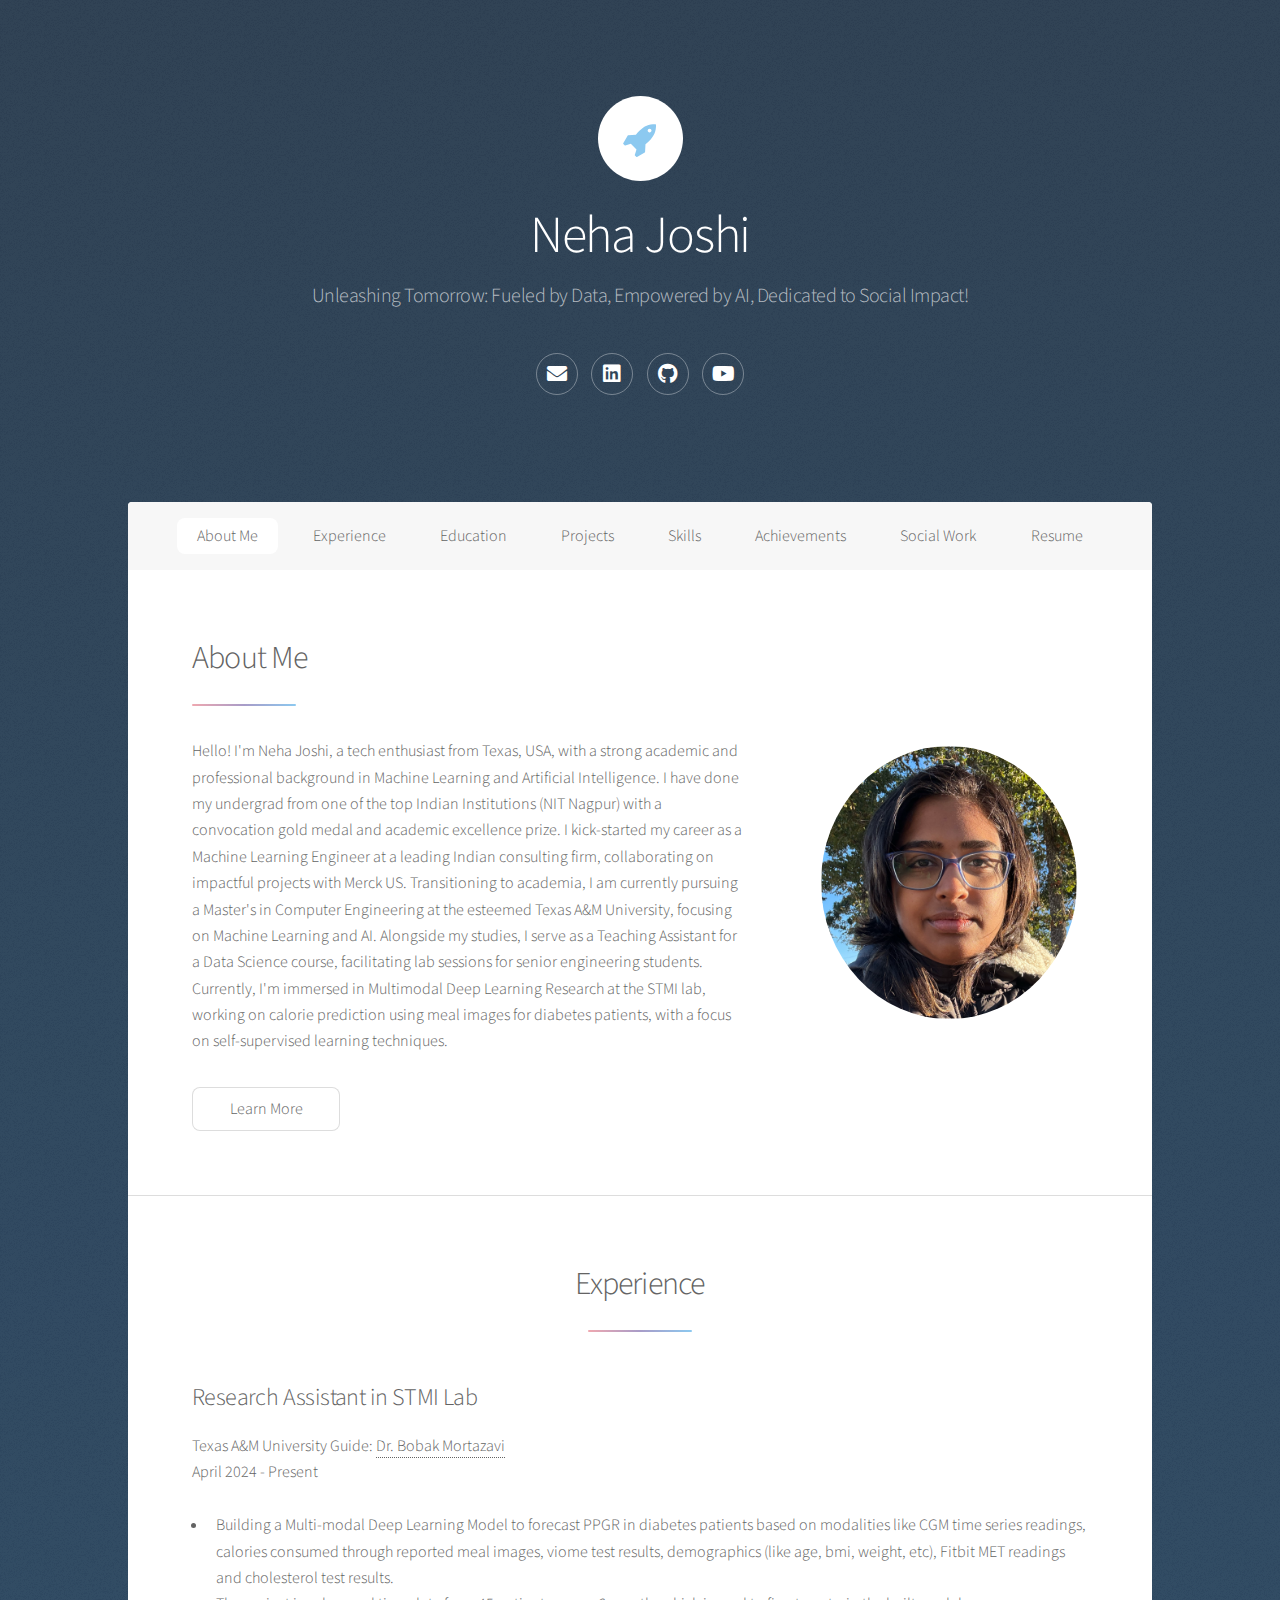
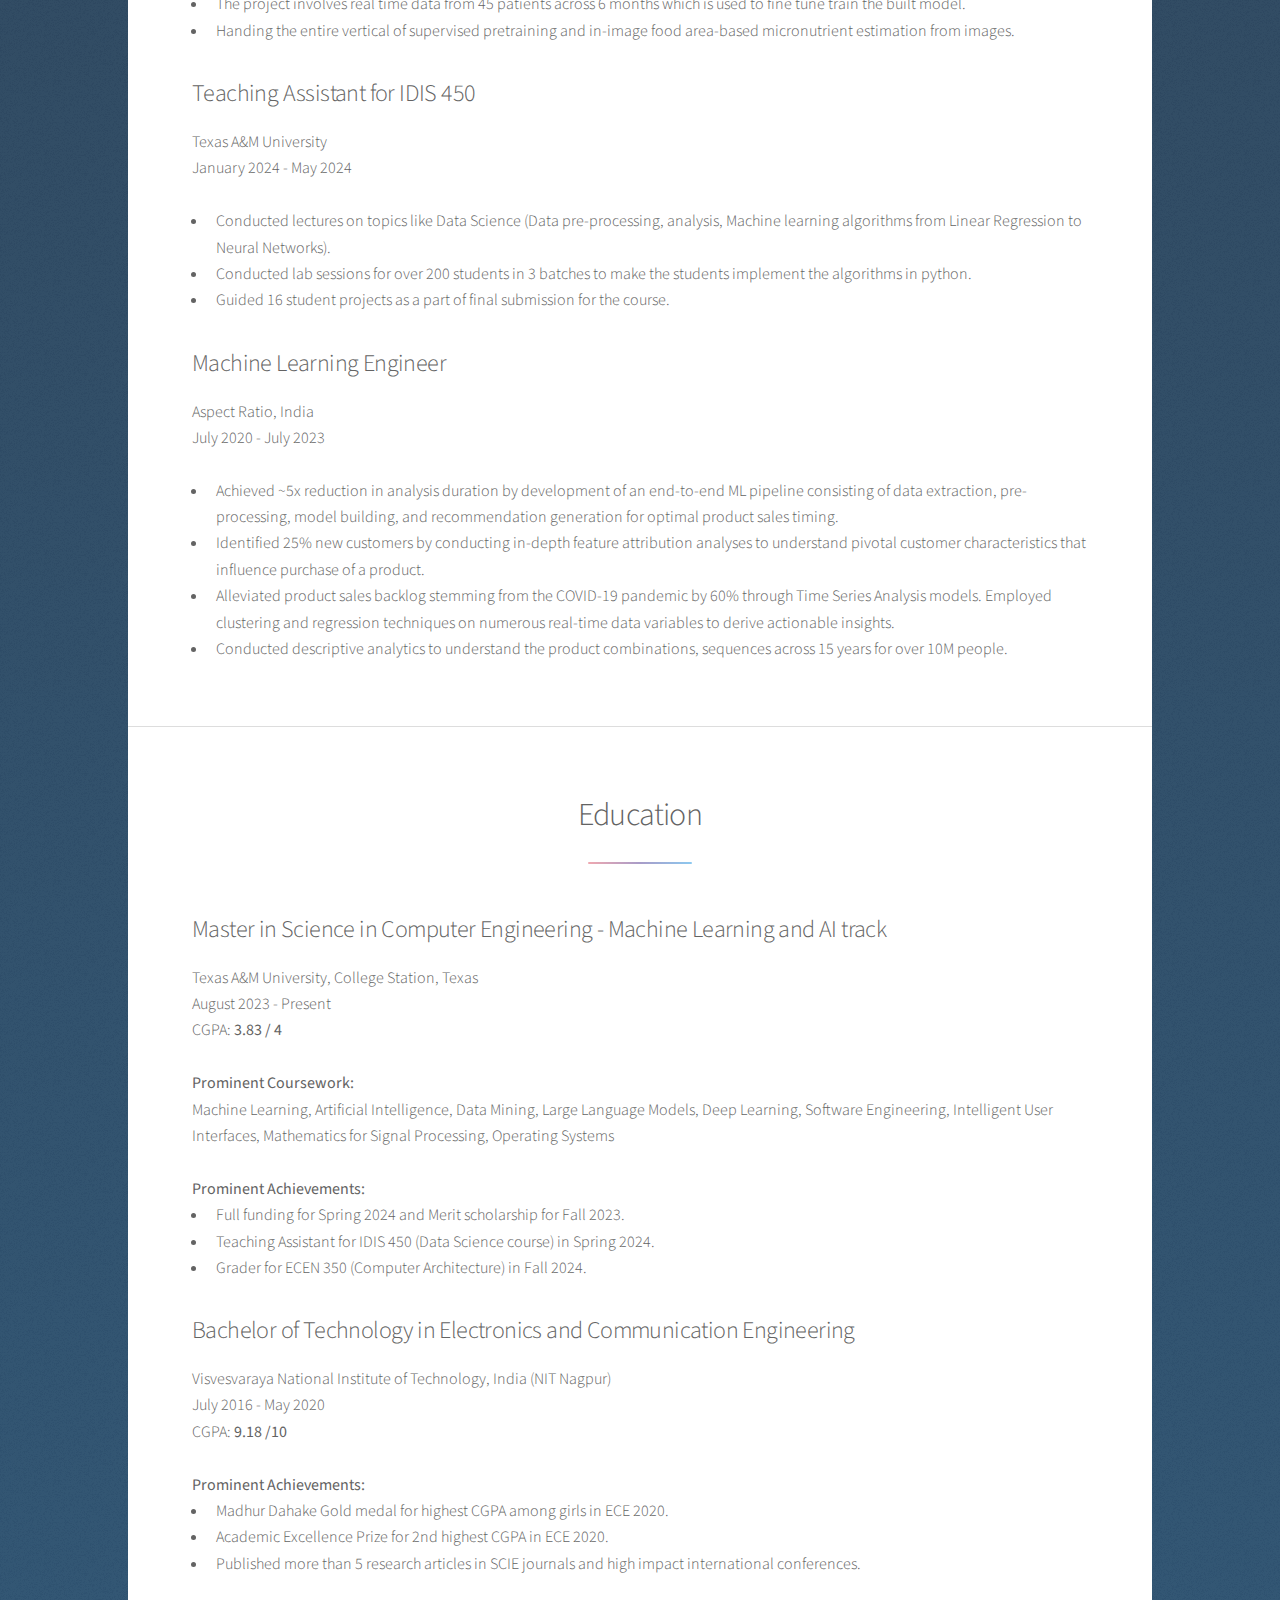
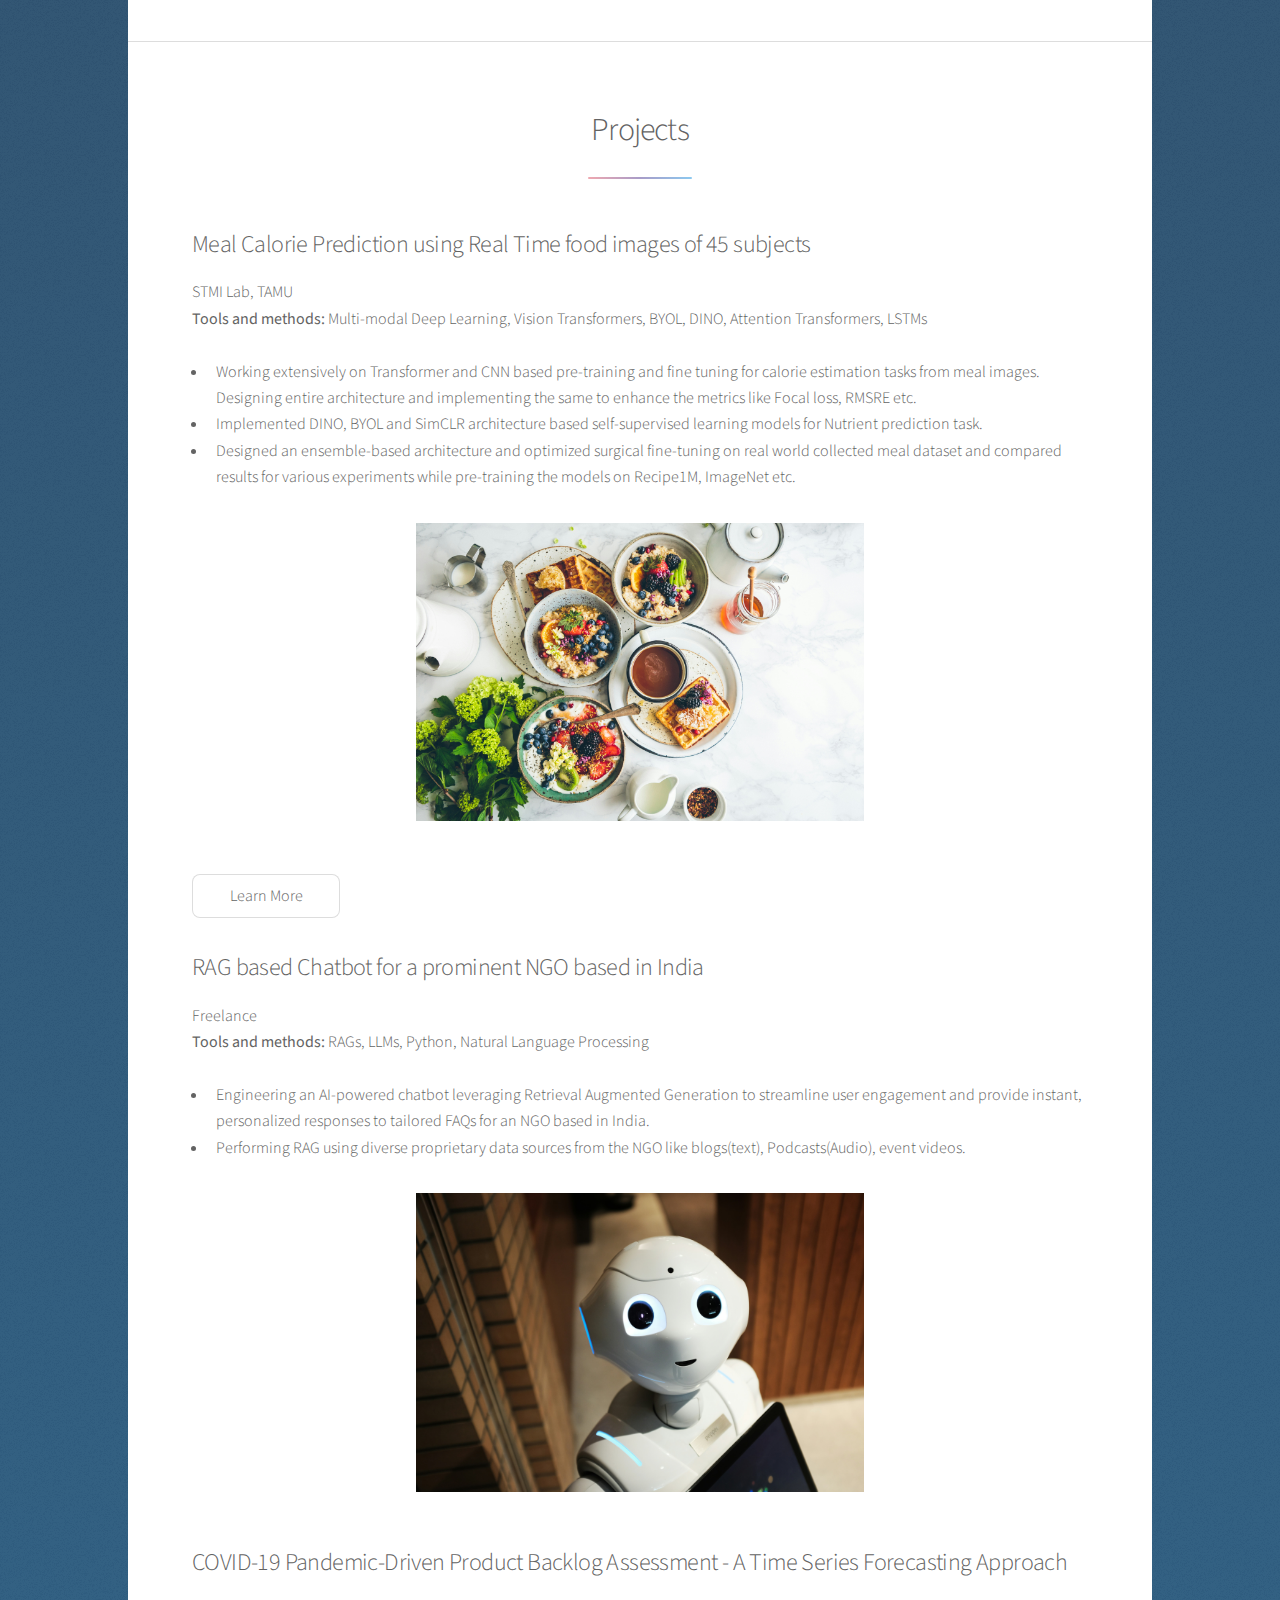
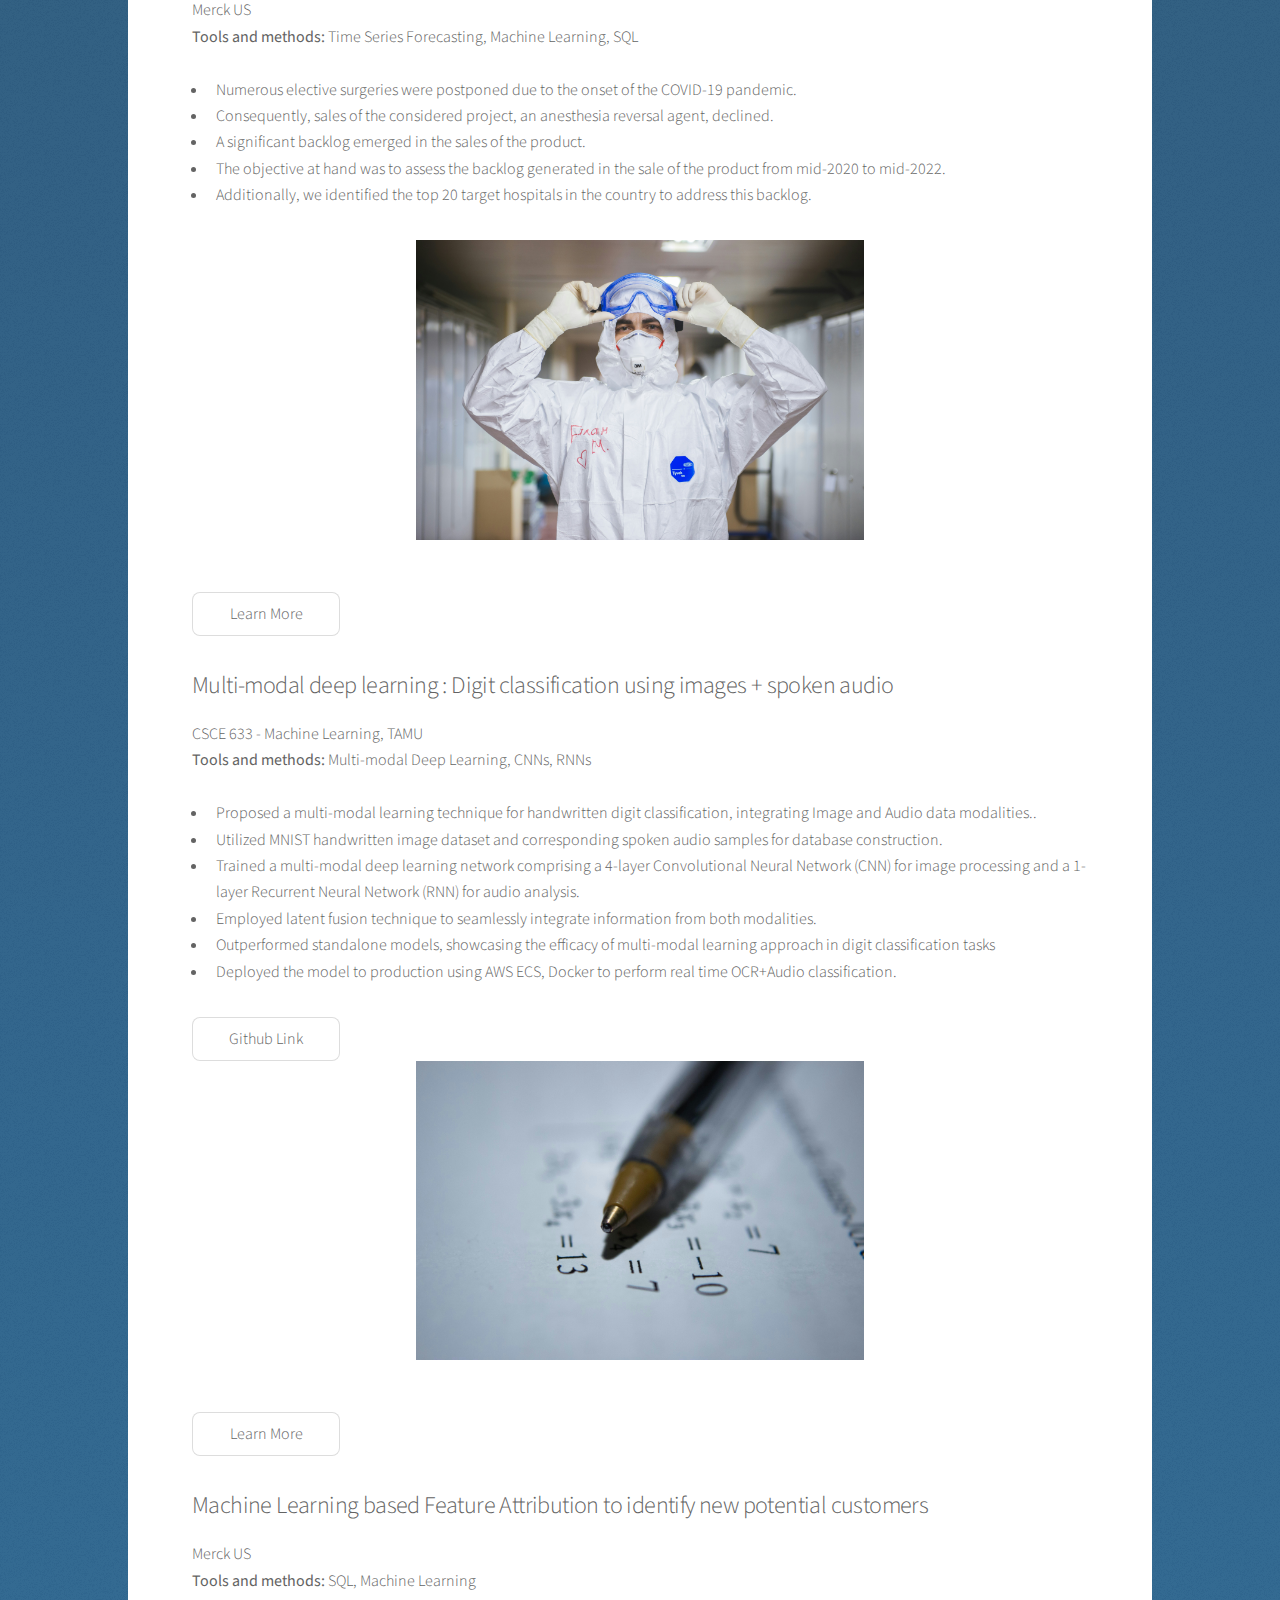
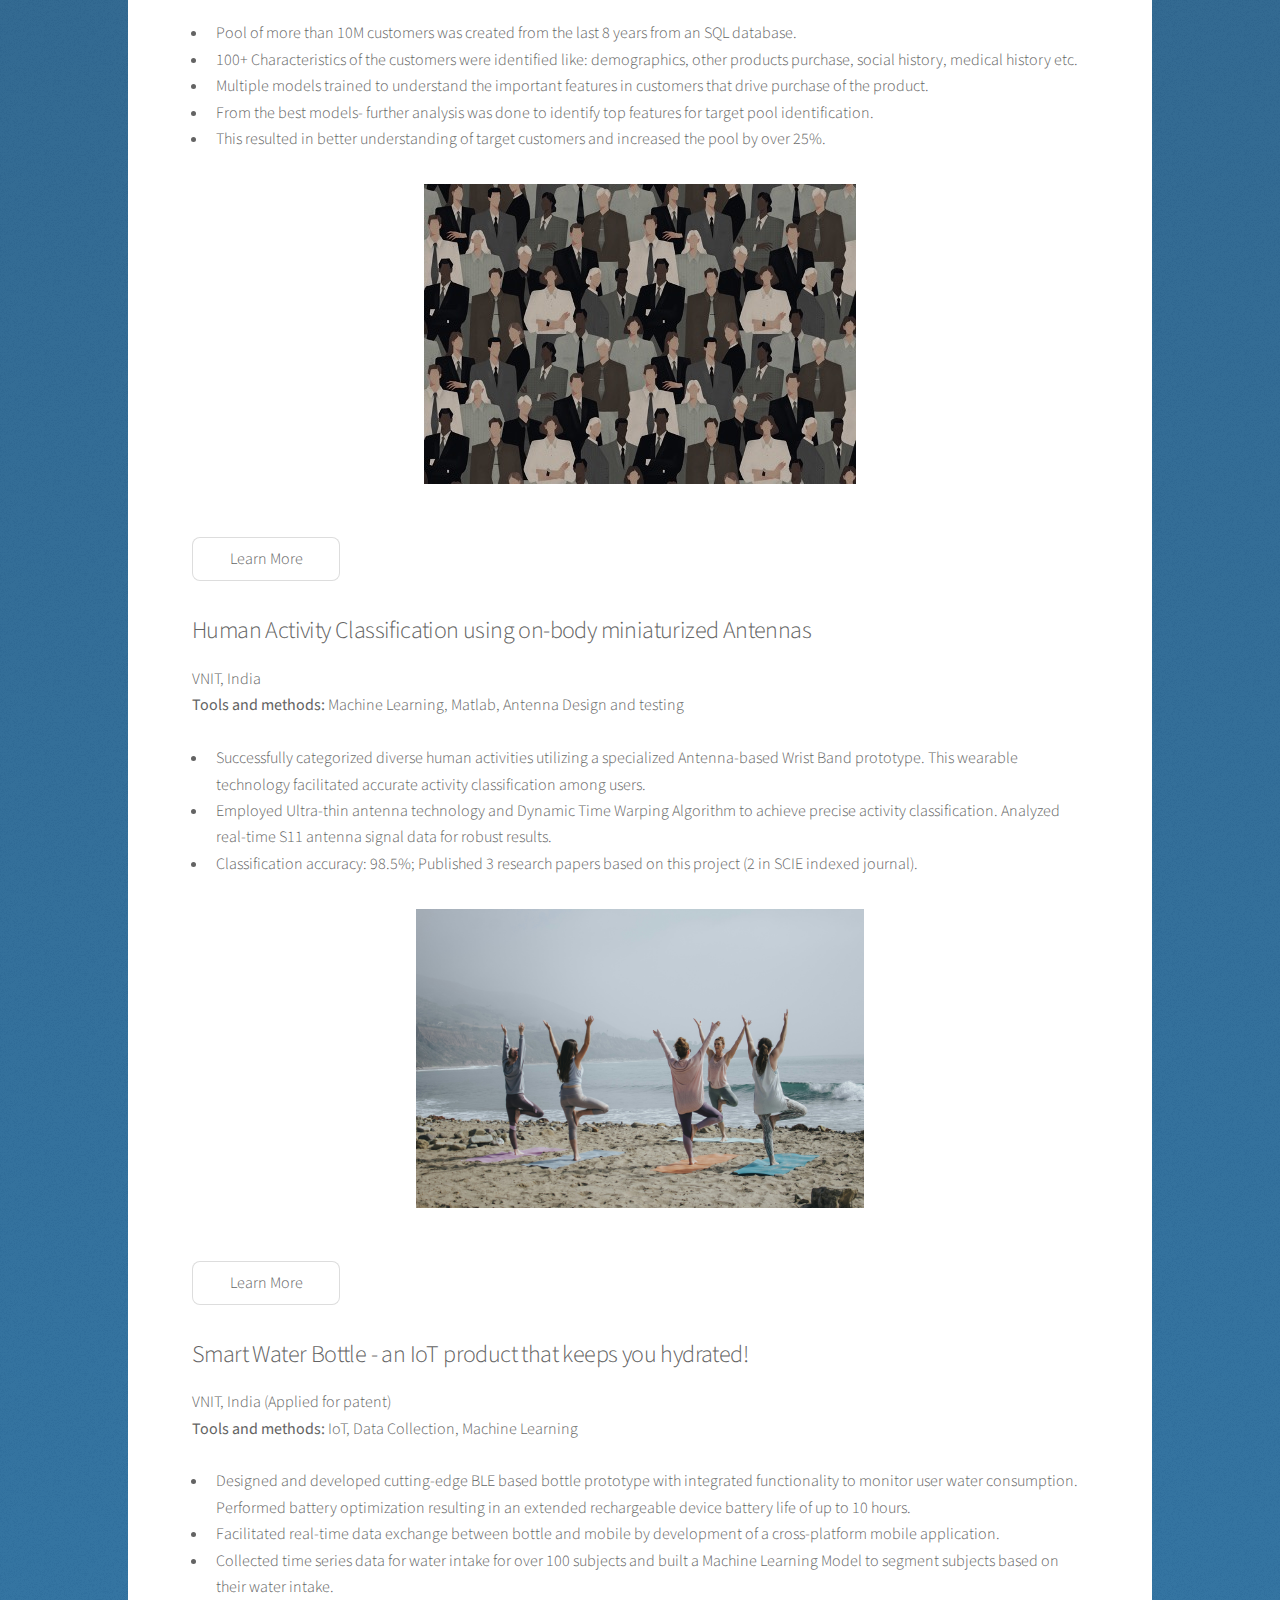
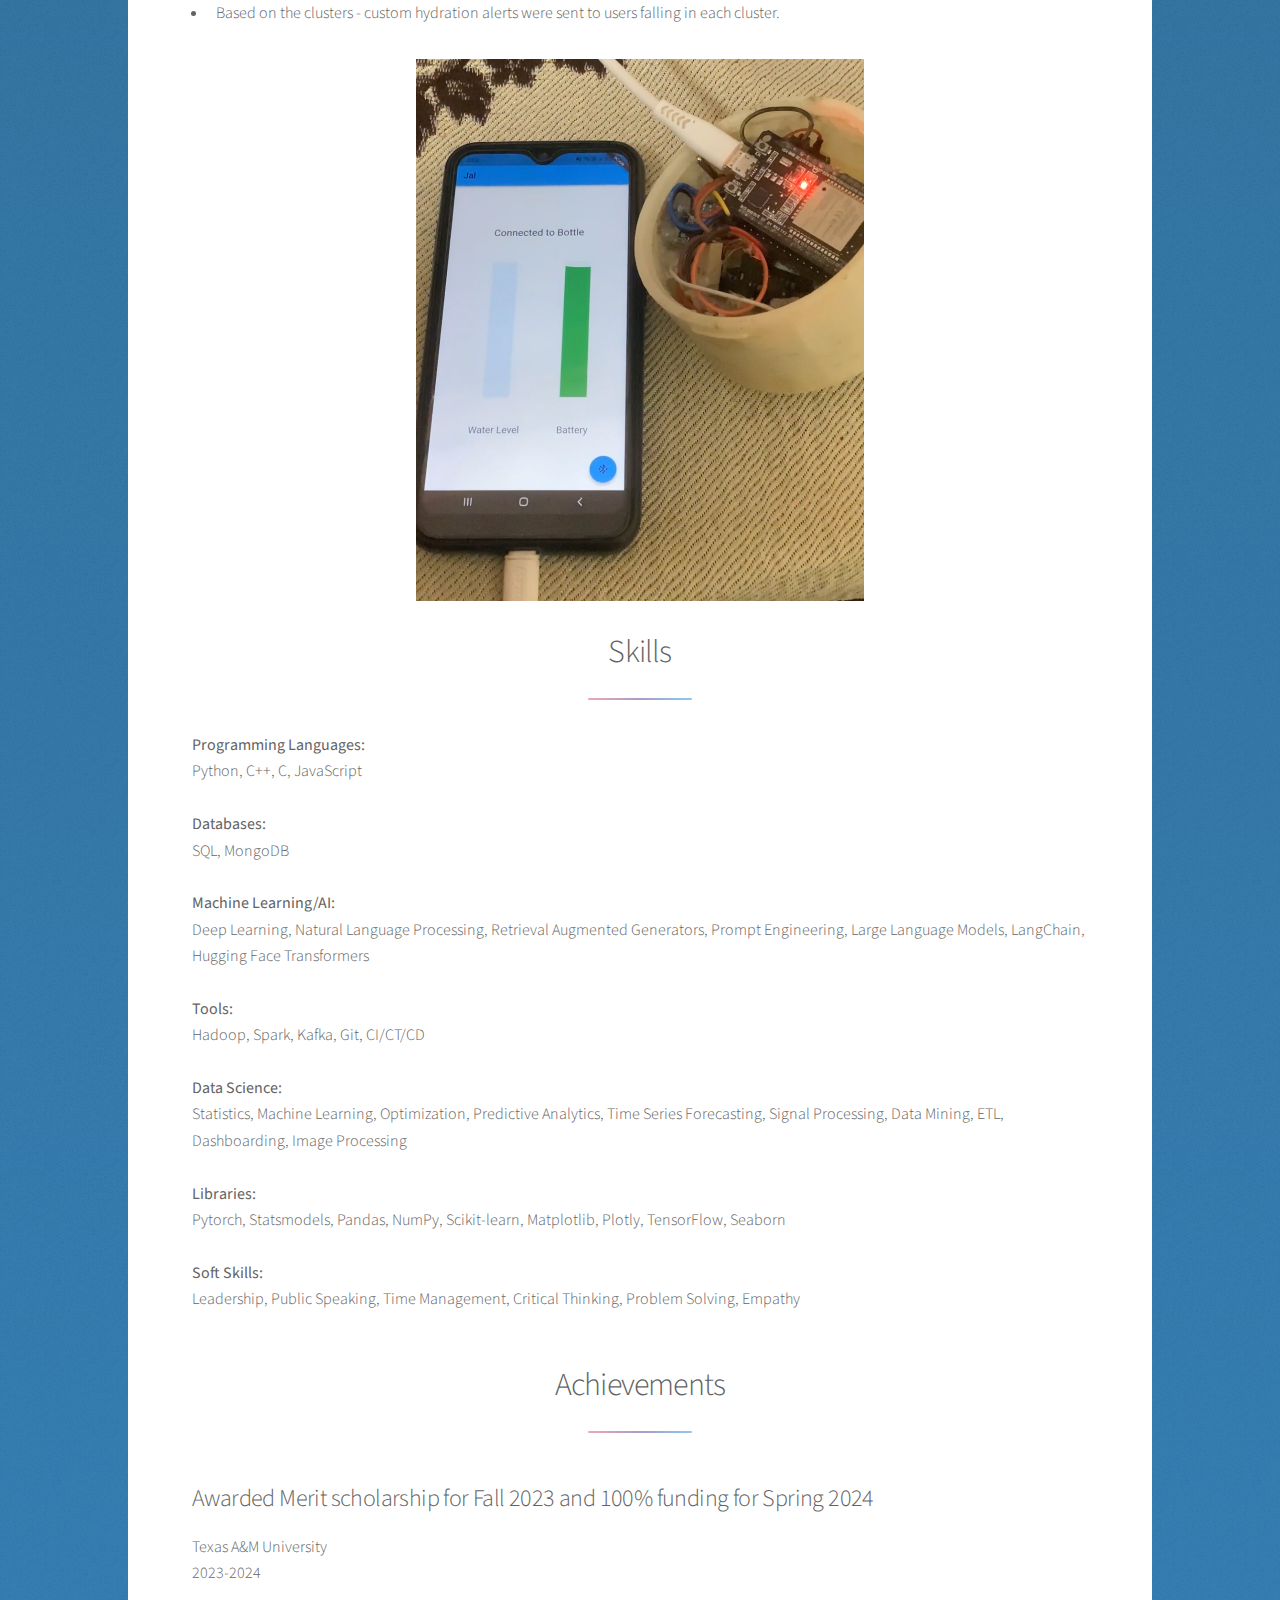
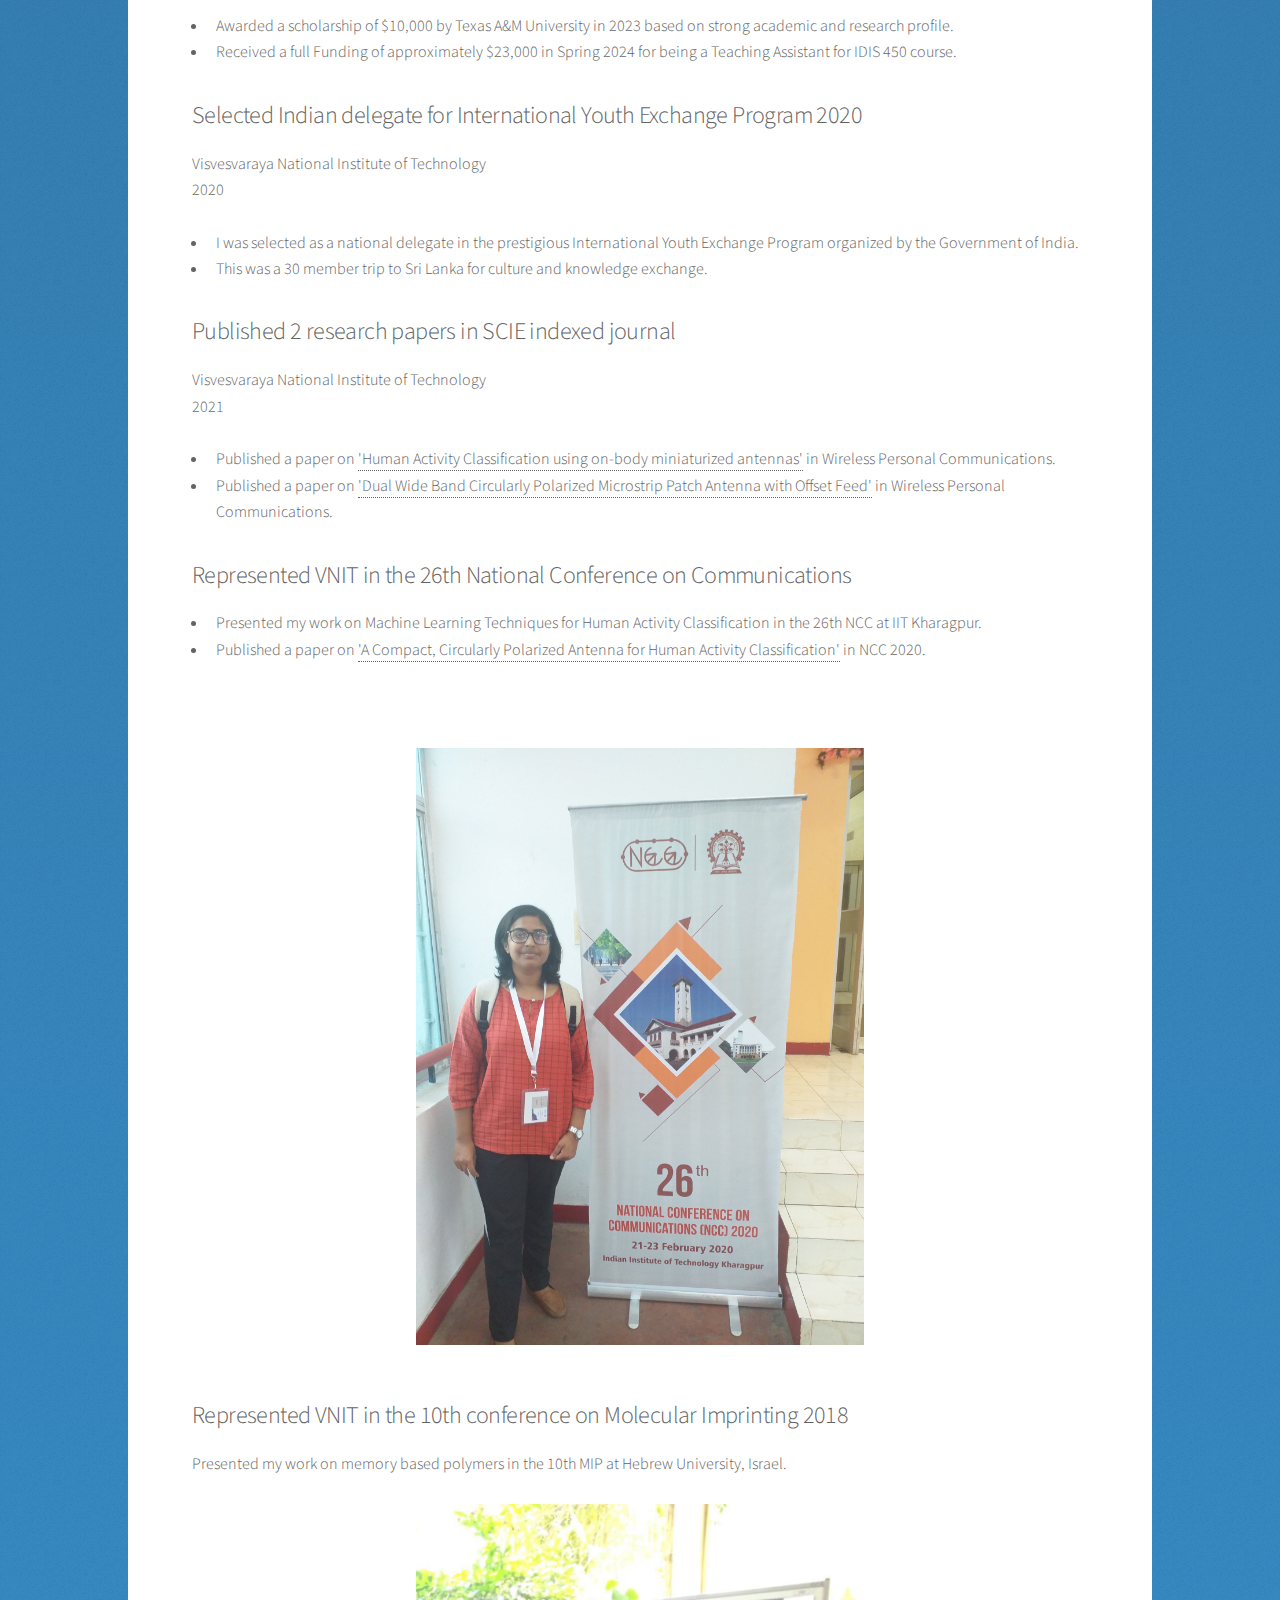
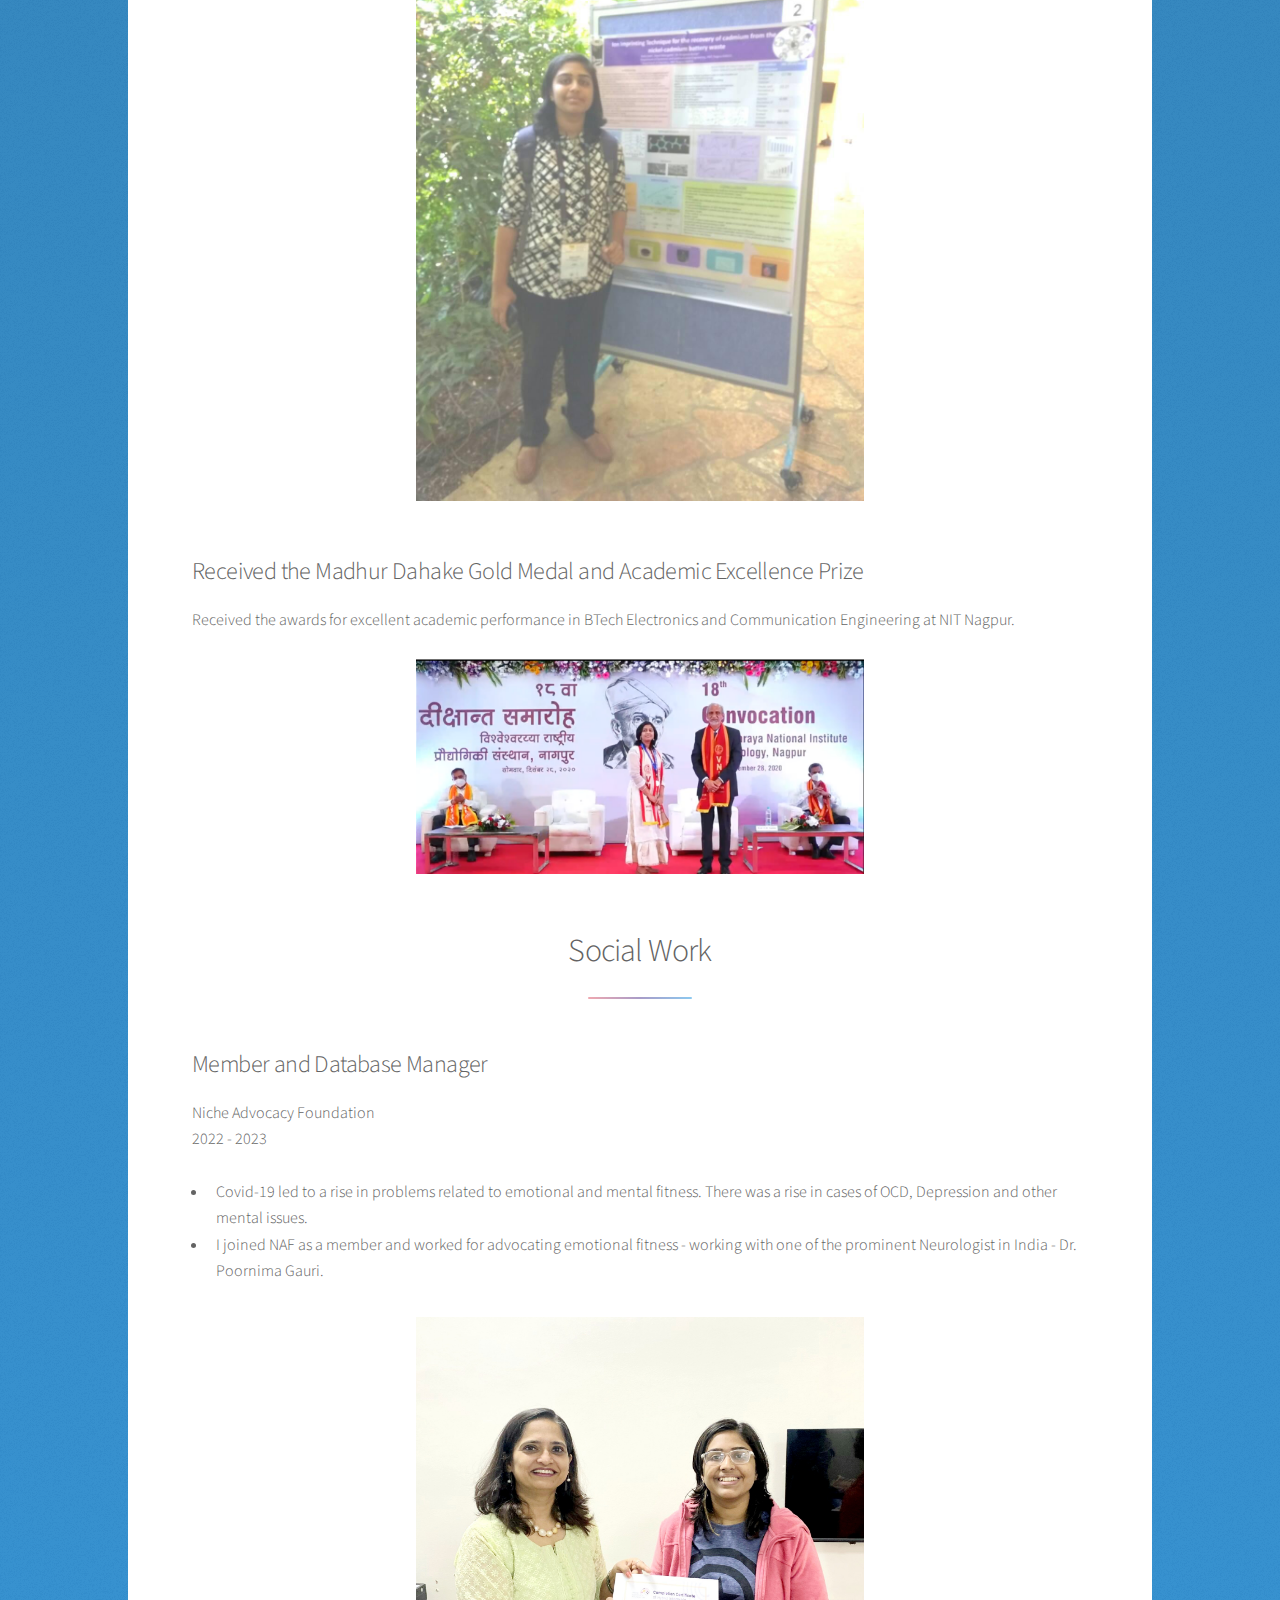
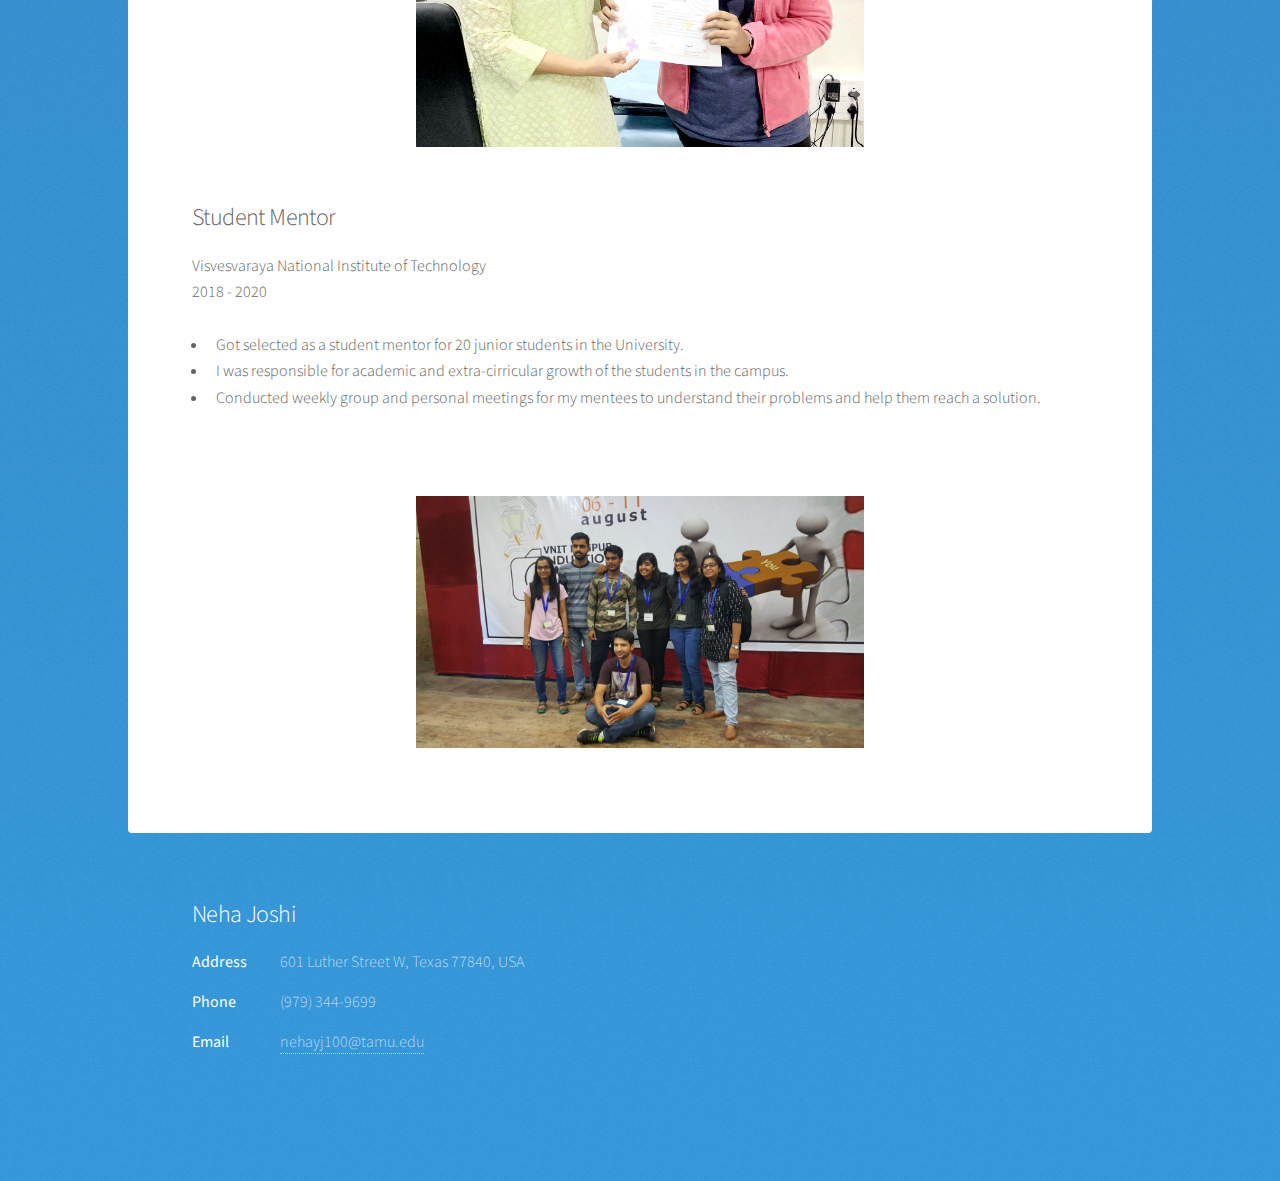
==== index.html @ a4764c81 "modified address" ====
<!DOCTYPE HTML>
<!--
	Documenting all projects in the form of a portfolio
-->
<html>
	<head>
		<title>Neha Joshi</title>
		<meta charset="utf-8" />
		<meta name="viewport" content="width=device-width, initial-scale=1, user-scalable=no" />
		<link rel="stylesheet" href="assets/css/main.css" />
		<noscript><link rel="stylesheet" href="assets/css/noscript.css" /></noscript>
		<style>
			.image_custom img {
			max-width: 50%; 
			height: auto;
			display: block;
			margin: 0 auto;
		}
		.image_custom_projects img {
			max-width: 50%; 
			height: auto;
			display: block;
			margin: 0 auto;
		}
		</style>
	</head>
	<body class="is-preload">

		<!-- Wrapper -->
			<div id="wrapper">

				<!-- Header -->
					<header id="header" class="alt">
						<span class="logo"><img src="images/logo.svg" alt="" /></span>
						<h1>Neha Joshi</h1>
						<p>Unleashing Tomorrow: Fueled by Data, Empowered by AI, Dedicated to Social Impact!<br />
						<ul class="icons">
							<li><a href="mailto:nehayj100@tamu.edu" class="icon solid fa-envelope alt"><span class="label">Email</span></a></li>
							<li><a href="https://www.linkedin.com/in/neha-joshi-tamu/" class="icon brands fa-linkedin alt"><span class="label">LinkedIn</span></a></li>
							<li><a href="https://github.com/nehayj100" class="icon brands fa-github alt"><span class="label">GitHub</span></a></li>
							<li><a href="https://www.youtube.com/@NehaJoshi_TAMU" class="icon brands fa-youtube alt"><span class="label">YouTube</span></a></li>
							<!-- <li><a href="https://scholar.google.com/citations?user=dwJ_Y7YAAAAJ&hl=en&authuser=1" class="icon brands fa-google-scholar alt"><span class="label">Google Scholar</span></a></li> -->
						</ul>
						<br />
					</header>

				<!-- Nav -->
					<nav id="nav">
						<ul>
							<li><a href="#intro" class="active">About Me</a></li>
							<li><a href="#first">Experience</a></li>
							<li><a href="#seventh">Education</a></li>
							<li><a href="#second">Projects</a></li> <!-- section id was cta -->
							<li><a href="#sixth">Skills</a></li>
							<li><a href="#third">Achievements</a></li>
							<li><a href="#fourth">Social Work</a></li>
							<!-- <li><a href="#fifth">Resume</a></li> -->
							<li><a href="resume_sample_neha.pdf" target="_blank">Resume</a></li>
							
						</ul>
					</nav>

				<!-- Main -->
					<div id="main">

						<!-- Introduction -->
							<section id="intro" class="main">
								<div class="spotlight">
									<div class="content">
										<header class="major">
											<h2>About Me</h2>
										</header>
										<p>
											Hello! I'm Neha Joshi, a tech enthusiast from Texas, USA, with a strong academic and professional background in Machine Learning and Artificial Intelligence. I have done my undergrad from one of the top Indian Institutions (NIT Nagpur) with a convocation gold medal and academic excellence prize.

											I kick-started my career as a Machine Learning Engineer at a leading Indian consulting firm, collaborating on impactful projects with Merck US. Transitioning to academia, I am currently pursuing a Master's in Computer Engineering at the esteemed Texas A&M University, focusing on Machine Learning and AI.

											Alongside my studies, I serve as a Teaching Assistant for a Data Science course, facilitating lab sessions for senior engineering students. Currently, I'm immersed in Multimodal Deep Learning Research at the STMI lab, working on calorie prediction using meal images for diabetes patients, with a focus on self-supervised learning techniques.
										</p>
										<ul class="actions">
											<li><a href="neha_intro.html" class="button">Learn More</a></li>
										</ul>
									</div>
									<span class="image"><img src="images/neha_11.png" alt="" /></span>
								</div>
							</section>

						<!-- First Section -->
							<section id="first" class="main special">
								<header class="major">
									<h2>Experience</h2>
								</header>


								<div style="text-align: left;">
									<h2>Research Assistant in STMI Lab</h2>
									Texas A&M University
									Guide: <a href = "https://engineering.tamu.edu/cse/profiles/mortazavi-bobak.html">Dr. Bobak Mortazavi </a>
									<!-- <a href="https://example.com">Visit our website</a> -->
									<br/>
									April 2024 - Present
									<br/>
									<br/>

									<ul>
										<li>Building a Multi-modal Deep Learning Model to forecast PPGR in diabetes patients based on modalities like CGM time series readings, calories consumed through reported meal images, viome test results, demographics (like age, bmi, weight, etc), Fitbit MET readings and cholesterol test results.
										<li>The project involves real time data from 45 patients across 6 months which is used to fine tune train the built model.
										<li>Handing the entire vertical of supervised pretraining and in-image food area-based micronutrient estimation from images.
									</ul>
								</div>

								<div style="text-align: left;">
									<h2>Teaching Assistant for IDIS 450</h2>
									Texas A&M University
									<br/>
									January 2024 - May 2024
									<br/>
									<br/>

									<ul>
										<li>Conducted lectures on topics like Data Science (Data pre-processing, analysis, Machine learning algorithms from Linear Regression to Neural Networks).
										<li>Conducted lab sessions for over 200 students in 3 batches to make the students implement the algorithms in python.
										<li>Guided 16 student projects as a part of final submission for the course.
									</ul>
								</div>


								<div style="text-align: left;">
									<h2>Machine Learning Engineer</h2>
									Aspect Ratio, India
									<br/>
									July 2020 - July 2023
									<br/>
									<br/>

									<ul>
										<li>Achieved ~5x reduction in analysis duration by development of an end-to-end ML pipeline consisting of data extraction, pre-processing, model building, and recommendation generation for optimal product sales timing.</li>
										<li>Identified 25% new customers by conducting in-depth feature attribution analyses to understand pivotal customer characteristics that influence purchase of a product.</li>
										<li>Alleviated product sales backlog stemming from the COVID-19 pandemic by 60% through Time Series Analysis models. Employed clustering and regression techniques on numerous real-time data variables to derive actionable insights.</li>
										<li>Conducted descriptive analytics to understand the product combinations, sequences across 15 years for over 10M people.</li>
									</ul>
								</div>
								
								
							</section>

							<section id="seventh" class="main special">
								<header class="major">
									<h2>Education</h2>
									
								</header>

								<div style="text-align: left;">
									<h2>Master in Science in Computer Engineering - Machine Learning and AI track</h2>
									Texas A&M University, College Station, Texas
									<br/>
									August 2023 - Present
									<br>
									CGPA: <strong>3.83 / 4</strong>
									<br/>
									<br/>
									<strong>Prominent Coursework: </strong>
								</br>
									Machine Learning, Artificial Intelligence, Data Mining, Large Language Models, Deep Learning, Software Engineering, Intelligent User Interfaces, Mathematics for Signal Processing, Operating Systems
									<br/>
									<br/>
									<strong>Prominent Achievements: </strong>
								</br>
								<ul>
									<li>Full funding for Spring 2024 and Merit scholarship for Fall 2023.</li>
									<li>Teaching Assistant for IDIS 450 (Data Science course) in Spring 2024.</li>
									<li>Grader for ECEN 350 (Computer Architecture) in Fall 2024.</li>
									
								</ul>

								</div>


								<div style="text-align: left;">
									<h2>Bachelor of Technology in Electronics and Communication Engineering</h2>
									Visvesvaraya National Institute of Technology, India (NIT Nagpur)
									<br/>
									July 2016 - May 2020
									<br>
									CGPA: <strong>9.18  /10</strong>
									<br/>
									<br/>
									
									<strong>Prominent Achievements: </strong>
								</br>
								<ul>
									<li>Madhur Dahake Gold medal for highest CGPA among girls in ECE 2020. </li>
									<li>Academic Excellence Prize for 2nd highest CGPA in ECE 2020.</li>
									<li>Published more than 5 research articles in SCIE journals and high impact international conferences.</li>
									
								</ul>

								</div>

							</section>


						<!-- Second Section - PROJECTS - MOST IMP -->
							<section id="second" class="main special">
								<header class="major">
									<h2>Projects</h2>
									<!-- <p>Donec imperdiet consequat consequat. Suspendisse feugiat congue<br />
									posuere. Nulla massa urna, fermentum eget quam aliquet.</p> -->
								</header>
								
								<!-- 1. Multi-model DL - calorie:: now
								2. MNISt image + audio :: now
								3. AR - backlog + opportunity :: now
								4. AR - feature attr :: now
								5. HAC :: now
								6. drug pattern - calendar table :: not now
								7. OS :: ?? - very irrelevent 
								8. NLP 1 
								9. NLP 2
								10. chatbot -->
								

								<div style="text-align: left;">
									<h2>Meal Calorie Prediction using Real Time food images of 45 subjects</h2>
									STMI Lab, TAMU
									<br/>
									<strong>Tools and methods: </strong> Multi-modal Deep Learning, Vision Transformers, BYOL, DINO, Attention Transformers, LSTMs
									<br/><br/>

									<ul>
										<li>Working extensively on Transformer and CNN based pre-training and fine tuning for calorie estimation tasks from meal images. Designing entire architecture and implementing the same to enhance the metrics like Focal loss, RMSRE etc.</li>
										<li>Implemented DINO, BYOL and SimCLR architecture based self-supervised learning models for Nutrient prediction task.</li>
										<li>Designed an ensemble-based architecture and optimized surgical fine-tuning on real world collected meal dataset and compared results for various experiments while pre-training the models on Recipe1M, ImageNet etc.</li>
										
									</ul>
								</div>

								<span class="image_custom_projects"><img src="images/stmi_1.jpg" alt="" /></span>

								<br>
								<br>
								<ul class="actions">
									<li><a href="stmi_project.html" class="button">Learn More</a></li>
								</ul>




								<div style="text-align: left;">
									<h2>RAG based Chatbot for a prominent NGO based in India</h2>
									Freelance
									<br/>
									<strong>Tools and methods: </strong> RAGs, LLMs, Python, Natural Language Processing
									<br/><br/>

									<ul>
										<li>Engineering an AI-powered chatbot leveraging Retrieval Augmented Generation to streamline user engagement and provide instant, personalized responses to tailored FAQs for an NGO based in India. </li>
										<li>Performing RAG using diverse proprietary data sources from the NGO like blogs(text), Podcasts(Audio), event videos. </li>
										<!-- <li>The Chatbot will be able to answer questions asked by users real time </li> -->
										
									</ul>
								</div>

								<span class="image_custom_projects"><img src="images/nlp_2.jpg" alt="" /></span>

								<br>
								<br>
								<!-- <ul class="actions">
									<li><a href="chatbot.html" class="button">Learn More</a></li>
								</ul> -->


								<div style="text-align: left;">
									<h2>COVID-19 Pandemic-Driven Product Backlog Assessment - A Time Series Forecasting Approach</h2>
									Merck US
									<br/>
									<strong>Tools and methods: </strong> Time Series Forecasting, Machine Learning, SQL
									<br/><br/>

									<ul>
										<li>Numerous elective surgeries were postponed due to the onset of the COVID-19 pandemic.</li>
										<li>Consequently, sales of the considered project, an anesthesia reversal agent, declined.</li>
										<li>A significant backlog emerged in the sales of the product.</li>
										<li>The objective at hand was to assess the backlog generated in the sale of the product from mid-2020 to mid-2022.</li>
										<li>Additionally, we identified the top 20 target hospitals in the country to address this backlog.</li>
									</ul>
								</div>

								<span class="image_custom_projects"><img src="images/backlog_2.jpg" alt="" /></span>

								<br>
								<br>
								<ul class="actions">
									<li><a href="backlog_project.html" class="button">Learn More</a></li>
								</ul>



								<div style="text-align: left;">
									<h2>Multi-modal deep learning : Digit classification using images + spoken audio </h2>
									CSCE 633 - Machine Learning, TAMU
									<br/>
									<strong>Tools and methods: </strong> Multi-modal Deep Learning, CNNs, RNNs
									<br/><br/>

									<ul>
										<li>Proposed a multi-modal learning technique for handwritten digit classification, integrating Image and Audio data modalities..</li>
										<li>Utilized MNIST handwritten image dataset and corresponding spoken audio samples for database construction.</li>
										<li>Trained a multi-modal deep learning network comprising a 4-layer Convolutional Neural Network (CNN) for image processing and a 1-layer Recurrent Neural Network (RNN) for audio analysis.</li>
										<li>Employed latent fusion technique to seamlessly integrate information from both modalities.</li>
										<li>Outperformed standalone models, showcasing the efficacy of multi-modal learning approach in digit classification tasks</li>
										<li>Deployed the model to production using AWS ECS, Docker to perform real time OCR+Audio classification.</li>
										
									</ul>
									<a href="https://github.com/nehayj100/Multi-modal-Deep-Learning-" class="button">Github Link</a>
								</div>

								<span class="image_custom_projects"><img src="images/mnist_2.jpg" alt="" /></span>

								<br>
								<br>
								<ul class="actions">
									<!-- <li><a href="mnist_project.html" class="button">Learn More</a></li> -->
									<li><a href="mnist_doc.pdf" class="button" target="_blank">Learn More</a></li>
								</ul>
								<!-- https://github.com/nehayj100/Multi-modal-Deep-Learning- -->


								<div style="text-align: left;">
									<h2>Machine Learning based Feature Attribution to identify new potential customers</h2>
									Merck US
									<br/>
									<strong>Tools and methods: </strong> SQL, Machine Learning
									<br/><br/>

									<ul>
										<li>Pool of more than 10M customers was created from the last 8 years from an SQL database.</li>
										<li>100+ Characteristics of the customers were identified like: demographics, other products purchase, social history, medical history etc.</li>
										<li>Multiple models trained to understand the important features in customers that drive purchase of the product.</li>
										<li>From the best models- further analysis was done to identify top features for target pool identification.</li>
										<li>This resulted in better understanding of target customers and increased the pool by over 25%.</li>
									</ul>
								</div>

								<span class="image_custom_projects"><img src="images/feature_attr_1.jpg" alt="" /></span>

								<br>
								<br>
								<ul class="actions">
									<li><a href="feature_attr_project.html" class="button">Learn More</a></li>
								</ul>


								<div style="text-align: left;">
									<h2>Human Activity Classification using on-body miniaturized Antennas</h2>
									VNIT, India
									<br/>
									<strong>Tools and methods: </strong> Machine Learning, Matlab, Antenna Design and testing
									<br/><br/>

									<ul>
										<li>Successfully categorized diverse human activities utilizing a specialized Antenna-based Wrist Band prototype. This wearable technology facilitated accurate activity classification among users.</li>
										<li>Employed Ultra-thin antenna technology and Dynamic Time Warping Algorithm to achieve precise activity classification. Analyzed real-time S11 antenna signal data for robust results.</li>
										<li>Classification accuracy: 98.5%; Published 3 research papers based on this project (2 in SCIE indexed journal).</li>
										
									</ul>
								</div>

								<span class="image_custom_projects"><img src="images/hac_1.jpg" alt="" /></span>

								<br>
								<br>
								<ul class="actions">
									<li><a href="hac_project.html" class="button">Learn More</a></li>
								</ul>


								<div style="text-align: left;">
									<h2>Smart Water Bottle - an IoT product that keeps you hydrated!</h2>
									VNIT, India (Applied for patent)
									<br/>
									<strong>Tools and methods: </strong> IoT, Data Collection, Machine Learning 
									<br/><br/>

									<ul>
										<li>Designed and developed cutting-edge BLE based bottle prototype with integrated functionality to monitor user water 
											consumption. Performed battery optimization resulting in an extended rechargeable device battery life of up to 10 hours.</li>
										<li>Facilitated real-time data exchange between bottle and mobile by development of a cross-platform mobile application.</li>
										<li>Collected time series data for water intake for over 100 subjects and built a Machine Learning Model to segment subjects based on their water intake.</li>
										<li>Based on the clusters - custom hydration alerts were sent to users falling in each cluster.</li>
									</ul>
								</div>

								<span class="image_custom_projects"><img src="images/iot_1.png" alt="" /></span>

								<br>
								<!-- <ul class="actions">
									<li><a href="bottle_project.html" class="button">Learn More</a></li>
								</ul> -->


								<!-- <div style="text-align: left;">
									<h2>Custom Chatbot for FAQ page of a NGO</h2>
									TAMU
									<br/>
									<strong>Tools and methods: </strong> NLP, LLMs
									<br/><br/>

									<ul>
										<li>pt1
										<li>pt2
										<li>pt3
									</ul>
								</div>

								<span class="image_custom_projects"><img src="images/chatbot_2.jpg" alt="" /></span>

								<br>
								<br>
								<ul class="actions">
									<li><a href="chatbot_project.html" class="button">Learn More</a></li>
								</ul>




								<div style="text-align: left;">
									<h2>NLP1</h2>
									TAMU
									<br/>
									<strong>Tools and methods: </strong> NLP, LLMs
									<br/><br/>

									<ul>
										<li>pt1
										<li>pt2
										<li>pt3
									</ul>
								</div>

								<span class="image_custom_projects"><img src="images/nlp_1.jpg" alt="" /></span>

								<br>
								<br>
								<ul class="actions">
									<li><a href="nlp1_project.html" class="button">Learn More</a></li>
								</ul>





								<div style="text-align: left;">
									<h2>NLP2</h2>
									TAMU
									<br/>
									<strong>Tools and methods: </strong> NLP, LLMs
									<br/><br/>

									<ul>
										<li>pt1
										<li>pt2
										<li>pt3
									</ul>
								</div>

								<span class="image_custom_projects"><img src="images/nlp_2.jpg" alt="" /></span>

								<br>
								<br>
								<ul class="actions">
									<li><a href="nlp2_project.html" class="button">Learn More</a></li>
								</ul>


							</section>


 -->



						<!-- Get Started -->
							<section id="sixth" class="main special">
								<header class="major">
									<h2>Skills</h2>
									
<!-- 									
									<div style="text-align: left;">
										<div>
										<p class="spotlight">Programming Languages:</p>
										<div class="skills">
											<span class="circle-border">Python</span>
											<span class="circle-border">C++</span>
											<span class="circle-border">C</span>
											<span class="circle-border">JavaScript</span>
										</div>
										</div>
									</div> -->


									<div style="text-align: left;">
										<strong>Programming Languages:</strong><br>
											Python, C++, C, JavaScript
											<br><br>
											<strong>Databases:</strong><br>
											SQL, MongoDB
											<br><br>
											<strong>Machine Learning/AI:</strong><br>
											Deep Learning, Natural Language Processing, Retrieval Augmented Generators, Prompt Engineering,  Large Language Models, LangChain, Hugging Face Transformers
											<br><br>
											<strong>Tools:</strong><br>
											Hadoop, Spark, Kafka, Git, CI/CT/CD
											<br><br>
											<strong>Data Science:</strong><br>
											Statistics, Machine Learning, Optimization, Predictive Analytics, Time Series Forecasting, Signal Processing, Data Mining, ETL, Dashboarding, Image Processing
											<br><br>
											<strong>Libraries:</strong><br>
											Pytorch, Statsmodels, Pandas, NumPy, Scikit-learn, Matplotlib, Plotly, TensorFlow, Seaborn											
											<br><br>
											<strong>Soft Skills:</strong><br>
											Leadership, Public Speaking, Time Management, Critical Thinking, Problem Solving, Empathy
									</div>
									
									

								</header>


							</section>


							<section id="third" class="main special">
								<header class="major">
									<h2>Achievements</h2>
								</header>
									<!-- 
									1. NCC
									2. MIP
									3. Madhure Dahake
									4. Paper2,3 wpc
									5. acad excellence
									6. Youth exch
									7. Poems -->

									<div style="text-align: left;">
										<h2>Awarded Merit scholarship for Fall 2023 and 100% funding for Spring 2024</h2>
										Texas A&M University
										<br>
										2023-2024
										<br><br>
										<ul>
											<li>Awarded a scholarship of $10,000 by Texas A&M University in 2023 based on strong academic and research profile.
											<li>Received a full Funding of approximately $23,000 in Spring 2024 for being a Teaching Assistant for IDIS 450 course.
										</ul>
									</div>
									
									<div style="text-align: left;">
										<h2>Selected Indian delegate for International Youth Exchange Program 2020 </h2>
										Visvesvaraya National Institute of Technology
										<br>
										2020
										<br><br>
										<ul>
											<li>I was selected as a national delegate in the prestigious International Youth Exchange Program organized by the Government of India. 
											<li>This was a 30 member trip to Sri Lanka for culture and knowledge exchange.
										</ul>
									</div>
								
									<div style="text-align: left;">
										<h2>Published 2 research papers in SCIE indexed journal</h2>
										Visvesvaraya National Institute of Technology
										<br>
										2021
										<br><br>
										<ul>
		
											<li> Published a paper on <a href = "https://link.springer.com/article/10.1007/s11277-022-09475-7">'Human Activity Classification using on-body miniaturized antennas'</a> in Wireless Personal Communications.</li>
											<li> Published a paper on <a href = "https://link.springer.com/article/10.1007/s11277-020-07363-6">'Dual Wide Band Circularly Polarized Microstrip Patch Antenna with Offset Feed'</a> in Wireless Personal Communications.</li>
										</ul>
									</div>

									<div style="text-align: left;">
										<h2>Represented VNIT in the 26th  National Conference on Communications</h2>
										
										
										<!-- <br> -->
										<ul>
											<li>Presented my work on Machine Learning Techniques for Human Activity Classification in the 26th NCC at IIT Kharagpur.</li>
											<li> Published a paper on <a href = "https://ieeexplore.ieee.org/document/9056019/metrics#metrics">'A Compact, Circularly Polarized Antenna for Human Activity Classification'</a> in NCC 2020.</li>		
										</ul>
										<br><br>
												<!-- IMAGES -->
												<span class="image_custom"><img src="images/NCC.jpg" alt="IIT Kharagpur, India" /></span>
												<br><br>
												
												
<!-- 
										</ul> -->

									</div>

									<div style="text-align: left;">
										<h2>Represented VNIT in the 10th conference on Molecular Imprinting 2018</h2>
										Presented my work on memory based polymers in the 10th MIP at Hebrew University, Israel.
										<br><br>

										<span class="image_custom"><img src="images/MIP.jpg" alt="Hebrew University" /></span>
										<br><br>
									</div>


									<div style="text-align: left;">
										<h2>Received the Madhur Dahake Gold Medal and Academic Excellence Prize</h2>
										Received the awards for excellent academic performance in BTech Electronics and Communication Engineering at NIT Nagpur.
										<br><br>

										<span class="image_custom"><img src="images/convo1.png" alt="" /></span>
										<br><br>
									</div>
							<!-- End of acheivement section	 -->
							</section>


							<section id="fourth" class="main special">
								<header class="major">
									<h2>Social Work</h2>
								</header>
								<div style="text-align: left;">
									<h2>Member and Database Manager</h2>
									Niche Advocacy Foundation
									<br>
									2022 - 2023
									<br><br>
									<ul>
										<li> Covid-19 led to a rise in problems related to emotional and mental fitness. There was a rise in cases of OCD, Depression and other mental issues. 
										<li> I joined NAF as a member and worked for advocating emotional fitness - working with one of the prominent Neurologist in India - Dr. Poornima Gauri.
									</ul>
									<!-- <br><br> -->

										<span class="image_custom"><img src="images/niche.jpg" alt="" /></span>
										<br><br>
								</div>

								<div style="text-align: left;">
									<h2>Student Mentor</h2>
									Visvesvaraya National Institute of Technology
									<br>
									2018 - 2020
									<br><br>
									<ul>
										<li> Got selected as a student mentor for 20 junior students in the University.</li>
										<li> I was responsible for academic and extra-cirricular growth of the students in the campus.</li>
										<li>Conducted weekly group and personal meetings for my mentees to understand their problems and help them reach a solution.</li>
									</ul>
									<br><br>

										<span class="image_custom"><img src="images/mentor.JPG" alt="" /></span>
										<br><br>
								</div>
							</section>






					</div>

				<!-- Footer -->
					<footer id="footer">
						
						<section>
							<h2>Neha Joshi</h2>
							<dl class="alt">
								<dt>Address</dt>
								<dd>601 Luther Street W, Texas 77840, USA</dd>
								<dt>Phone</dt>
								<dd>(979) 344-9699</dd>
								<dt>Email</dt>
								<dd><a href="#">nehayj100@tamu.edu</a></dd>
							</dl>

						</section>
						
					</footer>

			</div>

		<!-- Scripts -->
			<script src="assets/js/jquery.min.js"></script>
			<script src="assets/js/jquery.scrollex.min.js"></script>
			<script src="assets/js/jquery.scrolly.min.js"></script>
			<script src="assets/js/browser.min.js"></script>
			<script src="assets/js/breakpoints.min.js"></script>
			<script src="assets/js/util.js"></script>
			<script src="assets/js/main.js"></script>

	</body>
</html>
---- assets/css/main.css ----
@import url(fontawesome-all.min.css);
@import 'https://fonts.googleapis.com/css?family=Source+Sans+Pro:300,400';

/*
	Stellar by HTML5 UP
	html5up.net | @ajlkn
	Free for personal and commercial use under the CCA 3.0 license (html5up.net/license)
*/

html, body, div, span, applet, object,
iframe, h1, h2, h3, h4, h5, h6, p, blockquote,
pre, a, abbr, acronym, address, big, cite,
code, del, dfn, em, img, ins, kbd, q, s, samp,
small, strike, strong, sub, sup, tt, var, b,
u, i, center, dl, dt, dd, ol, ul, li, fieldset,
form, label, legend, table, caption, tbody,
tfoot, thead, tr, th, td, article, aside,
canvas, details, embed, figure, figcaption,
footer, header, hgroup, menu, nav, output, ruby,
section, summary, time, mark, audio, video {
	margin: 0;
	padding: 0;
	border: 0;
	font-size: 100%;
	font: inherit;
	vertical-align: baseline;}

article, aside, details, figcaption, figure,
footer, header, hgroup, menu, nav, section {
	display: block;}

body {
	line-height: 1;
}

ol, ul {
	list-style: none;
}

blockquote, q {
	quotes: none;
}

	blockquote:before, blockquote:after, q:before, q:after {
		content: '';
		content: none;
	}

table {
	border-collapse: collapse;
	border-spacing: 0;
}

body {
	-webkit-text-size-adjust: none;
}

mark {
	background-color: transparent;
	color: inherit;
}

input::-moz-focus-inner {
	border: 0;
	padding: 0;
}

input, select, textarea {
	-moz-appearance: none;
	-webkit-appearance: none;
	-ms-appearance: none;
	appearance: none;
}

/* Basic */

	@-ms-viewport {
		width: device-width;
	}

	body {
		-ms-overflow-style: scrollbar;
	}

	@media screen and (max-width: 480px) {

		html, body {
			min-width: 320px;
		}

	}

	html {
		box-sizing: border-box;
	}

	*, *:before, *:after {
		box-sizing: inherit;
	}

	body {
		background-color: #f0f0f0;
		background-image: url("images/overlay.png"), linear-gradient(to bottom, #2c3e50, #3498db);
		background-repeat: repeat;
	}
	
	
	
	

		body.is-preload *, body.is-preload *:before, body.is-preload *:after {
			-moz-animation: none !important;
			-webkit-animation: none !important;
			-ms-animation: none !important;
			animation: none !important;
			-moz-transition: none !important;
			-webkit-transition: none !important;
			-ms-transition: none !important;
			transition: none !important;
		}

/* Type */

	body {
		background-color: #2c3e50;
		color: rgba(255, 255, 255, 0.65);
	}

	body, input, select, textarea {
		font-family: "Source Sans Pro", Helvetica, sans-serif;
		font-size: 17pt;
		font-weight: 300;
		line-height: 1.65;
	}

		@media screen and (max-width: 1680px) {

			body, input, select, textarea {
				font-size: 14pt;
			}

		}

		@media screen and (max-width: 1280px) {

			body, input, select, textarea {
				font-size: 12pt;
			}

		}

		@media screen and (max-width: 360px) {

			body, input, select, textarea {
				font-size: 11pt;
			}

		}

	a {
		-moz-transition: color 0.2s ease, border-bottom 0.2s ease;
		-webkit-transition: color 0.2s ease, border-bottom 0.2s ease;
		-ms-transition: color 0.2s ease, border-bottom 0.2s ease;
		transition: color 0.2s ease, border-bottom 0.2s ease;
		text-decoration: none;
		border-bottom: dotted 1px;
		color: inherit;
	}

		a:hover {
			border-bottom-color: transparent;
		}

	strong, b {
		font-weight: 400;
	}

	em, i {
		font-style: italic;
	}

	p {
		margin: 0 0 2em 0;
	}

		p.content {
			-moz-columns: 20em 2;
			-webkit-columns: 20em 2;
			-ms-columns: 20em 2;
			columns: 20em 2;
			-moz-column-gap: 2em;
			-webkit-column-gap: 2em;
			-ms-column-gap: 2em;
			column-gap: 2em;
			text-align: justify;
		}

	h1, h2, h3, h4, h5, h6 {
		font-weight: 300;
		line-height: 1.5;
		margin: 0 0 0.7em 0;
		letter-spacing: -0.025em;
	}

		h1 a, h2 a, h3 a, h4 a, h5 a, h6 a {
			color: inherit;
			text-decoration: none;
		}

	h1 {
		font-size: 2.5em;
		line-height: 1.2;
	}

	h2 {
		font-size: 1.5em;
	}

	h3 {
		font-size: 1.25em;
	}

	h4 {
		font-size: 1.1em;
	}

	h5 {
		font-size: 0.9em;
	}

	h6 {
		font-size: 0.7em;
	}

	@media screen and (max-width: 736px) {

		h1 {
			font-size: 2em;
		}

	}

	sub {
		font-size: 0.8em;
		position: relative;
		top: 0.5em;
	}

	sup {
		font-size: 0.8em;
		position: relative;
		top: -0.5em;
	}

	blockquote {
		border-left: solid 4px;
		font-style: italic;
		margin: 0 0 2em 0;
		padding: 0.5em 0 0.5em 2em;
	}

	code {
		border-radius: 8px;
		border: solid 1px;
		font-family: "Courier New", monospace;
		font-size: 0.9em;
		margin: 0 0.25em;
		padding: 0.25em 0.65em;
	}

	pre {
		-webkit-overflow-scrolling: touch;
		font-family: "Courier New", monospace;
		font-size: 0.9em;
		margin: 0 0 2em 0;
	}

		pre code {
			display: block;
			line-height: 1.75;
			padding: 1em 1.5em;
			overflow-x: auto;
		}

	hr {
		border: 0;
		border-bottom: solid 1px;
		margin: 2em 0;
	}

		hr.major {
			margin: 3em 0;
		}

	.align-left {
		text-align: left;
	}

	.align-center {
		text-align: center;
	}

	.align-right {
		text-align: right;
	}

	input, select, textarea {
		color: #ffffff;
	}

	a:hover {
		color: #ffffff;
	}

	strong, b {
		color: #ffffff;
	}

	h1, h2, h3, h4, h5, h6 {
		color: #ffffff;
	}

	blockquote {
		border-left-color: rgba(255, 255, 255, 0.35);
	}

	code {
		background: rgba(255, 255, 255, 0.075);
		border-color: rgba(255, 255, 255, 0.35);
	}

	hr {
		border-bottom-color: rgba(255, 255, 255, 0.35);
	}

/* Row */

	.row {
		display: flex;
		flex-wrap: wrap;
		box-sizing: border-box;
		align-items: stretch;
	}

		.row > * {
			box-sizing: border-box;
		}

		.row.gtr-uniform > * > :last-child {
			margin-bottom: 0;
		}

		.row.aln-left {
			justify-content: flex-start;
		}

		.row.aln-center {
			justify-content: center;
		}

		.row.aln-right {
			justify-content: flex-end;
		}

		.row.aln-top {
			align-items: flex-start;
		}

		.row.aln-middle {
			align-items: center;
		}

		.row.aln-bottom {
			align-items: flex-end;
		}

		.row > .imp {
			order: -1;
		}

		.row > .col-1 {
			width: 8.33333%;
		}

		.row > .off-1 {
			margin-left: 8.33333%;
		}

		.row > .col-2 {
			width: 16.66667%;
		}

		.row > .off-2 {
			margin-left: 16.66667%;
		}

		.row > .col-3 {
			width: 25%;
		}

		.row > .off-3 {
			margin-left: 25%;
		}

		.row > .col-4 {
			width: 33.33333%;
		}

		.row > .off-4 {
			margin-left: 33.33333%;
		}

		.row > .col-5 {
			width: 41.66667%;
		}

		.row > .off-5 {
			margin-left: 41.66667%;
		}

		.row > .col-6 {
			width: 50%;
		}

		.row > .off-6 {
			margin-left: 50%;
		}

		.row > .col-7 {
			width: 58.33333%;
		}

		.row > .off-7 {
			margin-left: 58.33333%;
		}

		.row > .col-8 {
			width: 66.66667%;
		}

		.row > .off-8 {
			margin-left: 66.66667%;
		}

		.row > .col-9 {
			width: 75%;
		}

		.row > .off-9 {
			margin-left: 75%;
		}

		.row > .col-10 {
			width: 83.33333%;
		}

		.row > .off-10 {
			margin-left: 83.33333%;
		}

		.row > .col-11 {
			width: 91.66667%;
		}

		.row > .off-11 {
			margin-left: 91.66667%;
		}

		.row > .col-12 {
			width: 100%;
		}

		.row > .off-12 {
			margin-left: 100%;
		}

		.row.gtr-0 {
			margin-top: 0;
			margin-left: 0em;
		}

			.row.gtr-0 > * {
				padding: 0 0 0 0em;
			}

			.row.gtr-0.gtr-uniform {
				margin-top: 0em;
			}

				.row.gtr-0.gtr-uniform > * {
					padding-top: 0em;
				}

		.row.gtr-25 {
			margin-top: 0;
			margin-left: -0.375em;
		}

			.row.gtr-25 > * {
				padding: 0 0 0 0.375em;
			}

			.row.gtr-25.gtr-uniform {
				margin-top: -0.375em;
			}

				.row.gtr-25.gtr-uniform > * {
					padding-top: 0.375em;
				}

		.row.gtr-50 {
			margin-top: 0;
			margin-left: -0.75em;
		}

			.row.gtr-50 > * {
				padding: 0 0 0 0.75em;
			}

			.row.gtr-50.gtr-uniform {
				margin-top: -0.75em;
			}

				.row.gtr-50.gtr-uniform > * {
					padding-top: 0.75em;
				}

		.row {
			margin-top: 0;
			margin-left: -1.5em;
		}

			.row > * {
				padding: 0 0 0 1.5em;
			}

			.row.gtr-uniform {
				margin-top: -1.5em;
			}

				.row.gtr-uniform > * {
					padding-top: 1.5em;
				}

		.row.gtr-150 {
			margin-top: 0;
			margin-left: -2.25em;
		}

			.row.gtr-150 > * {
				padding: 0 0 0 2.25em;
			}

			.row.gtr-150.gtr-uniform {
				margin-top: -2.25em;
			}

				.row.gtr-150.gtr-uniform > * {
					padding-top: 2.25em;
				}

		.row.gtr-200 {
			margin-top: 0;
			margin-left: -3em;
		}

			.row.gtr-200 > * {
				padding: 0 0 0 3em;
			}

			.row.gtr-200.gtr-uniform {
				margin-top: -3em;
			}

				.row.gtr-200.gtr-uniform > * {
					padding-top: 3em;
				}

		@media screen and (max-width: 1680px) {

			.row {
				display: flex;
				flex-wrap: wrap;
				box-sizing: border-box;
				align-items: stretch;
			}

				.row > * {
					box-sizing: border-box;
				}

				.row.gtr-uniform > * > :last-child {
					margin-bottom: 0;
				}

				.row.aln-left {
					justify-content: flex-start;
				}

				.row.aln-center {
					justify-content: center;
				}

				.row.aln-right {
					justify-content: flex-end;
				}

				.row.aln-top {
					align-items: flex-start;
				}

				.row.aln-middle {
					align-items: center;
				}

				.row.aln-bottom {
					align-items: flex-end;
				}

				.row > .imp-xlarge {
					order: -1;
				}

				.row > .col-1-xlarge {
					width: 8.33333%;
				}

				.row > .off-1-xlarge {
					margin-left: 8.33333%;
				}

				.row > .col-2-xlarge {
					width: 16.66667%;
				}

				.row > .off-2-xlarge {
					margin-left: 16.66667%;
				}

				.row > .col-3-xlarge {
					width: 25%;
				}

				.row > .off-3-xlarge {
					margin-left: 25%;
				}

				.row > .col-4-xlarge {
					width: 33.33333%;
				}

				.row > .off-4-xlarge {
					margin-left: 33.33333%;
				}

				.row > .col-5-xlarge {
					width: 41.66667%;
				}

				.row > .off-5-xlarge {
					margin-left: 41.66667%;
				}

				.row > .col-6-xlarge {
					width: 50%;
				}

				.row > .off-6-xlarge {
					margin-left: 50%;
				}

				.row > .col-7-xlarge {
					width: 58.33333%;
				}

				.row > .off-7-xlarge {
					margin-left: 58.33333%;
				}

				.row > .col-8-xlarge {
					width: 66.66667%;
				}

				.row > .off-8-xlarge {
					margin-left: 66.66667%;
				}

				.row > .col-9-xlarge {
					width: 75%;
				}

				.row > .off-9-xlarge {
					margin-left: 75%;
				}

				.row > .col-10-xlarge {
					width: 83.33333%;
				}

				.row > .off-10-xlarge {
					margin-left: 83.33333%;
				}

				.row > .col-11-xlarge {
					width: 91.66667%;
				}

				.row > .off-11-xlarge {
					margin-left: 91.66667%;
				}

				.row > .col-12-xlarge {
					width: 100%;
				}

				.row > .off-12-xlarge {
					margin-left: 100%;
				}

				.row.gtr-0 {
					margin-top: 0;
					margin-left: 0em;
				}

					.row.gtr-0 > * {
						padding: 0 0 0 0em;
					}

					.row.gtr-0.gtr-uniform {
						margin-top: 0em;
					}

						.row.gtr-0.gtr-uniform > * {
							padding-top: 0em;
						}

				.row.gtr-25 {
					margin-top: 0;
					margin-left: -0.375em;
				}

					.row.gtr-25 > * {
						padding: 0 0 0 0.375em;
					}

					.row.gtr-25.gtr-uniform {
						margin-top: -0.375em;
					}

						.row.gtr-25.gtr-uniform > * {
							padding-top: 0.375em;
						}

				.row.gtr-50 {
					margin-top: 0;
					margin-left: -0.75em;
				}

					.row.gtr-50 > * {
						padding: 0 0 0 0.75em;
					}

					.row.gtr-50.gtr-uniform {
						margin-top: -0.75em;
					}

						.row.gtr-50.gtr-uniform > * {
							padding-top: 0.75em;
						}

				.row {
					margin-top: 0;
					margin-left: -1.5em;
				}

					.row > * {
						padding: 0 0 0 1.5em;
					}

					.row.gtr-uniform {
						margin-top: -1.5em;
					}

						.row.gtr-uniform > * {
							padding-top: 1.5em;
						}

				.row.gtr-150 {
					margin-top: 0;
					margin-left: -2.25em;
				}

					.row.gtr-150 > * {
						padding: 0 0 0 2.25em;
					}

					.row.gtr-150.gtr-uniform {
						margin-top: -2.25em;
					}

						.row.gtr-150.gtr-uniform > * {
							padding-top: 2.25em;
						}

				.row.gtr-200 {
					margin-top: 0;
					margin-left: -3em;
				}

					.row.gtr-200 > * {
						padding: 0 0 0 3em;
					}

					.row.gtr-200.gtr-uniform {
						margin-top: -3em;
					}

						.row.gtr-200.gtr-uniform > * {
							padding-top: 3em;
						}

		}

		@media screen and (max-width: 1280px) {

			.row {
				display: flex;
				flex-wrap: wrap;
				box-sizing: border-box;
				align-items: stretch;
			}

				.row > * {
					box-sizing: border-box;
				}

				.row.gtr-uniform > * > :last-child {
					margin-bottom: 0;
				}

				.row.aln-left {
					justify-content: flex-start;
				}

				.row.aln-center {
					justify-content: center;
				}

				.row.aln-right {
					justify-content: flex-end;
				}

				.row.aln-top {
					align-items: flex-start;
				}

				.row.aln-middle {
					align-items: center;
				}

				.row.aln-bottom {
					align-items: flex-end;
				}

				.row > .imp-large {
					order: -1;
				}

				.row > .col-1-large {
					width: 8.33333%;
				}

				.row > .off-1-large {
					margin-left: 8.33333%;
				}

				.row > .col-2-large {
					width: 16.66667%;
				}

				.row > .off-2-large {
					margin-left: 16.66667%;
				}

				.row > .col-3-large {
					width: 25%;
				}

				.row > .off-3-large {
					margin-left: 25%;
				}

				.row > .col-4-large {
					width: 33.33333%;
				}

				.row > .off-4-large {
					margin-left: 33.33333%;
				}

				.row > .col-5-large {
					width: 41.66667%;
				}

				.row > .off-5-large {
					margin-left: 41.66667%;
				}

				.row > .col-6-large {
					width: 50%;
				}

				.row > .off-6-large {
					margin-left: 50%;
				}

				.row > .col-7-large {
					width: 58.33333%;
				}

				.row > .off-7-large {
					margin-left: 58.33333%;
				}

				.row > .col-8-large {
					width: 66.66667%;
				}

				.row > .off-8-large {
					margin-left: 66.66667%;
				}

				.row > .col-9-large {
					width: 75%;
				}

				.row > .off-9-large {
					margin-left: 75%;
				}

				.row > .col-10-large {
					width: 83.33333%;
				}

				.row > .off-10-large {
					margin-left: 83.33333%;
				}

				.row > .col-11-large {
					width: 91.66667%;
				}

				.row > .off-11-large {
					margin-left: 91.66667%;
				}

				.row > .col-12-large {
					width: 100%;
				}

				.row > .off-12-large {
					margin-left: 100%;
				}

				.row.gtr-0 {
					margin-top: 0;
					margin-left: 0em;
				}

					.row.gtr-0 > * {
						padding: 0 0 0 0em;
					}

					.row.gtr-0.gtr-uniform {
						margin-top: 0em;
					}

						.row.gtr-0.gtr-uniform > * {
							padding-top: 0em;
						}

				.row.gtr-25 {
					margin-top: 0;
					margin-left: -0.375em;
				}

					.row.gtr-25 > * {
						padding: 0 0 0 0.375em;
					}

					.row.gtr-25.gtr-uniform {
						margin-top: -0.375em;
					}

						.row.gtr-25.gtr-uniform > * {
							padding-top: 0.375em;
						}

				.row.gtr-50 {
					margin-top: 0;
					margin-left: -0.75em;
				}

					.row.gtr-50 > * {
						padding: 0 0 0 0.75em;
					}

					.row.gtr-50.gtr-uniform {
						margin-top: -0.75em;
					}

						.row.gtr-50.gtr-uniform > * {
							padding-top: 0.75em;
						}

				.row {
					margin-top: 0;
					margin-left: -1.5em;
				}

					.row > * {
						padding: 0 0 0 1.5em;
					}

					.row.gtr-uniform {
						margin-top: -1.5em;
					}

						.row.gtr-uniform > * {
							padding-top: 1.5em;
						}

				.row.gtr-150 {
					margin-top: 0;
					margin-left: -2.25em;
				}

					.row.gtr-150 > * {
						padding: 0 0 0 2.25em;
					}

					.row.gtr-150.gtr-uniform {
						margin-top: -2.25em;
					}

						.row.gtr-150.gtr-uniform > * {
							padding-top: 2.25em;
						}

				.row.gtr-200 {
					margin-top: 0;
					margin-left: -3em;
				}

					.row.gtr-200 > * {
						padding: 0 0 0 3em;
					}

					.row.gtr-200.gtr-uniform {
						margin-top: -3em;
					}

						.row.gtr-200.gtr-uniform > * {
							padding-top: 3em;
						}

		}

		@media screen and (max-width: 980px) {

			.row {
				display: flex;
				flex-wrap: wrap;
				box-sizing: border-box;
				align-items: stretch;
			}

				.row > * {
					box-sizing: border-box;
				}

				.row.gtr-uniform > * > :last-child {
					margin-bottom: 0;
				}

				.row.aln-left {
					justify-content: flex-start;
				}

				.row.aln-center {
					justify-content: center;
				}

				.row.aln-right {
					justify-content: flex-end;
				}

				.row.aln-top {
					align-items: flex-start;
				}

				.row.aln-middle {
					align-items: center;
				}

				.row.aln-bottom {
					align-items: flex-end;
				}

				.row > .imp-medium {
					order: -1;
				}

				.row > .col-1-medium {
					width: 8.33333%;
				}

				.row > .off-1-medium {
					margin-left: 8.33333%;
				}

				.row > .col-2-medium {
					width: 16.66667%;
				}

				.row > .off-2-medium {
					margin-left: 16.66667%;
				}

				.row > .col-3-medium {
					width: 25%;
				}

				.row > .off-3-medium {
					margin-left: 25%;
				}

				.row > .col-4-medium {
					width: 33.33333%;
				}

				.row > .off-4-medium {
					margin-left: 33.33333%;
				}

				.row > .col-5-medium {
					width: 41.66667%;
				}

				.row > .off-5-medium {
					margin-left: 41.66667%;
				}

				.row > .col-6-medium {
					width: 50%;
				}

				.row > .off-6-medium {
					margin-left: 50%;
				}

				.row > .col-7-medium {
					width: 58.33333%;
				}

				.row > .off-7-medium {
					margin-left: 58.33333%;
				}

				.row > .col-8-medium {
					width: 66.66667%;
				}

				.row > .off-8-medium {
					margin-left: 66.66667%;
				}

				.row > .col-9-medium {
					width: 75%;
				}

				.row > .off-9-medium {
					margin-left: 75%;
				}

				.row > .col-10-medium {
					width: 83.33333%;
				}

				.row > .off-10-medium {
					margin-left: 83.33333%;
				}

				.row > .col-11-medium {
					width: 91.66667%;
				}

				.row > .off-11-medium {
					margin-left: 91.66667%;
				}

				.row > .col-12-medium {
					width: 100%;
				}

				.row > .off-12-medium {
					margin-left: 100%;
				}

				.row.gtr-0 {
					margin-top: 0;
					margin-left: 0em;
				}

					.row.gtr-0 > * {
						padding: 0 0 0 0em;
					}

					.row.gtr-0.gtr-uniform {
						margin-top: 0em;
					}

						.row.gtr-0.gtr-uniform > * {
							padding-top: 0em;
						}

				.row.gtr-25 {
					margin-top: 0;
					margin-left: -0.375em;
				}

					.row.gtr-25 > * {
						padding: 0 0 0 0.375em;
					}

					.row.gtr-25.gtr-uniform {
						margin-top: -0.375em;
					}

						.row.gtr-25.gtr-uniform > * {
							padding-top: 0.375em;
						}

				.row.gtr-50 {
					margin-top: 0;
					margin-left: -0.75em;
				}

					.row.gtr-50 > * {
						padding: 0 0 0 0.75em;
					}

					.row.gtr-50.gtr-uniform {
						margin-top: -0.75em;
					}

						.row.gtr-50.gtr-uniform > * {
							padding-top: 0.75em;
						}

				.row {
					margin-top: 0;
					margin-left: -1.5em;
				}

					.row > * {
						padding: 0 0 0 1.5em;
					}

					.row.gtr-uniform {
						margin-top: -1.5em;
					}

						.row.gtr-uniform > * {
							padding-top: 1.5em;
						}

				.row.gtr-150 {
					margin-top: 0;
					margin-left: -2.25em;
				}

					.row.gtr-150 > * {
						padding: 0 0 0 2.25em;
					}

					.row.gtr-150.gtr-uniform {
						margin-top: -2.25em;
					}

						.row.gtr-150.gtr-uniform > * {
							padding-top: 2.25em;
						}

				.row.gtr-200 {
					margin-top: 0;
					margin-left: -3em;
				}

					.row.gtr-200 > * {
						padding: 0 0 0 3em;
					}

					.row.gtr-200.gtr-uniform {
						margin-top: -3em;
					}

						.row.gtr-200.gtr-uniform > * {
							padding-top: 3em;
						}

		}

		@media screen and (max-width: 736px) {

			.row {
				display: flex;
				flex-wrap: wrap;
				box-sizing: border-box;
				align-items: stretch;
			}

				.row > * {
					box-sizing: border-box;
				}

				.row.gtr-uniform > * > :last-child {
					margin-bottom: 0;
				}

				.row.aln-left {
					justify-content: flex-start;
				}

				.row.aln-center {
					justify-content: center;
				}

				.row.aln-right {
					justify-content: flex-end;
				}

				.row.aln-top {
					align-items: flex-start;
				}

				.row.aln-middle {
					align-items: center;
				}

				.row.aln-bottom {
					align-items: flex-end;
				}

				.row > .imp-small {
					order: -1;
				}

				.row > .col-1-small {
					width: 8.33333%;
				}

				.row > .off-1-small {
					margin-left: 8.33333%;
				}

				.row > .col-2-small {
					width: 16.66667%;
				}

				.row > .off-2-small {
					margin-left: 16.66667%;
				}

				.row > .col-3-small {
					width: 25%;
				}

				.row > .off-3-small {
					margin-left: 25%;
				}

				.row > .col-4-small {
					width: 33.33333%;
				}

				.row > .off-4-small {
					margin-left: 33.33333%;
				}

				.row > .col-5-small {
					width: 41.66667%;
				}

				.row > .off-5-small {
					margin-left: 41.66667%;
				}

				.row > .col-6-small {
					width: 50%;
				}

				.row > .off-6-small {
					margin-left: 50%;
				}

				.row > .col-7-small {
					width: 58.33333%;
				}

				.row > .off-7-small {
					margin-left: 58.33333%;
				}

				.row > .col-8-small {
					width: 66.66667%;
				}

				.row > .off-8-small {
					margin-left: 66.66667%;
				}

				.row > .col-9-small {
					width: 75%;
				}

				.row > .off-9-small {
					margin-left: 75%;
				}

				.row > .col-10-small {
					width: 83.33333%;
				}

				.row > .off-10-small {
					margin-left: 83.33333%;
				}

				.row > .col-11-small {
					width: 91.66667%;
				}

				.row > .off-11-small {
					margin-left: 91.66667%;
				}

				.row > .col-12-small {
					width: 100%;
				}

				.row > .off-12-small {
					margin-left: 100%;
				}

				.row.gtr-0 {
					margin-top: 0;
					margin-left: 0em;
				}

					.row.gtr-0 > * {
						padding: 0 0 0 0em;
					}

					.row.gtr-0.gtr-uniform {
						margin-top: 0em;
					}

						.row.gtr-0.gtr-uniform > * {
							padding-top: 0em;
						}

				.row.gtr-25 {
					margin-top: 0;
					margin-left: -0.25em;
				}

					.row.gtr-25 > * {
						padding: 0 0 0 0.25em;
					}

					.row.gtr-25.gtr-uniform {
						margin-top: -0.25em;
					}

						.row.gtr-25.gtr-uniform > * {
							padding-top: 0.25em;
						}

				.row.gtr-50 {
					margin-top: 0;
					margin-left: -0.5em;
				}

					.row.gtr-50 > * {
						padding: 0 0 0 0.5em;
					}

					.row.gtr-50.gtr-uniform {
						margin-top: -0.5em;
					}

						.row.gtr-50.gtr-uniform > * {
							padding-top: 0.5em;
						}

				.row {
					margin-top: 0;
					margin-left: -1em;
				}

					.row > * {
						padding: 0 0 0 1em;
					}

					.row.gtr-uniform {
						margin-top: -1em;
					}

						.row.gtr-uniform > * {
							padding-top: 1em;
						}

				.row.gtr-150 {
					margin-top: 0;
					margin-left: -1.5em;
				}

					.row.gtr-150 > * {
						padding: 0 0 0 1.5em;
					}

					.row.gtr-150.gtr-uniform {
						margin-top: -1.5em;
					}

						.row.gtr-150.gtr-uniform > * {
							padding-top: 1.5em;
						}

				.row.gtr-200 {
					margin-top: 0;
					margin-left: -2em;
				}

					.row.gtr-200 > * {
						padding: 0 0 0 2em;
					}

					.row.gtr-200.gtr-uniform {
						margin-top: -2em;
					}

						.row.gtr-200.gtr-uniform > * {
							padding-top: 2em;
						}

		}

		@media screen and (max-width: 480px) {

			.row {
				display: flex;
				flex-wrap: wrap;
				box-sizing: border-box;
				align-items: stretch;
			}

				.row > * {
					box-sizing: border-box;
				}

				.row.gtr-uniform > * > :last-child {
					margin-bottom: 0;
				}

				.row.aln-left {
					justify-content: flex-start;
				}

				.row.aln-center {
					justify-content: center;
				}

				.row.aln-right {
					justify-content: flex-end;
				}

				.row.aln-top {
					align-items: flex-start;
				}

				.row.aln-middle {
					align-items: center;
				}

				.row.aln-bottom {
					align-items: flex-end;
				}

				.row > .imp-xsmall {
					order: -1;
				}

				.row > .col-1-xsmall {
					width: 8.33333%;
				}

				.row > .off-1-xsmall {
					margin-left: 8.33333%;
				}

				.row > .col-2-xsmall {
					width: 16.66667%;
				}

				.row > .off-2-xsmall {
					margin-left: 16.66667%;
				}

				.row > .col-3-xsmall {
					width: 25%;
				}

				.row > .off-3-xsmall {
					margin-left: 25%;
				}

				.row > .col-4-xsmall {
					width: 33.33333%;
				}

				.row > .off-4-xsmall {
					margin-left: 33.33333%;
				}

				.row > .col-5-xsmall {
					width: 41.66667%;
				}

				.row > .off-5-xsmall {
					margin-left: 41.66667%;
				}

				.row > .col-6-xsmall {
					width: 50%;
				}

				.row > .off-6-xsmall {
					margin-left: 50%;
				}

				.row > .col-7-xsmall {
					width: 58.33333%;
				}

				.row > .off-7-xsmall {
					margin-left: 58.33333%;
				}

				.row > .col-8-xsmall {
					width: 66.66667%;
				}

				.row > .off-8-xsmall {
					margin-left: 66.66667%;
				}

				.row > .col-9-xsmall {
					width: 75%;
				}

				.row > .off-9-xsmall {
					margin-left: 75%;
				}

				.row > .col-10-xsmall {
					width: 83.33333%;
				}

				.row > .off-10-xsmall {
					margin-left: 83.33333%;
				}

				.row > .col-11-xsmall {
					width: 91.66667%;
				}

				.row > .off-11-xsmall {
					margin-left: 91.66667%;
				}

				.row > .col-12-xsmall {
					width: 100%;
				}

				.row > .off-12-xsmall {
					margin-left: 100%;
				}

				.row.gtr-0 {
					margin-top: 0;
					margin-left: 0em;
				}

					.row.gtr-0 > * {
						padding: 0 0 0 0em;
					}

					.row.gtr-0.gtr-uniform {
						margin-top: 0em;
					}

						.row.gtr-0.gtr-uniform > * {
							padding-top: 0em;
						}

				.row.gtr-25 {
					margin-top: 0;
					margin-left: -0.3125em;
				}

					.row.gtr-25 > * {
						padding: 0 0 0 0.3125em;
					}

					.row.gtr-25.gtr-uniform {
						margin-top: -0.3125em;
					}

						.row.gtr-25.gtr-uniform > * {
							padding-top: 0.3125em;
						}

				.row.gtr-50 {
					margin-top: 0;
					margin-left: -0.625em;
				}

					.row.gtr-50 > * {
						padding: 0 0 0 0.625em;
					}

					.row.gtr-50.gtr-uniform {
						margin-top: -0.625em;
					}

						.row.gtr-50.gtr-uniform > * {
							padding-top: 0.625em;
						}

				.row {
					margin-top: 0;
					margin-left: -1.25em;
				}

					.row > * {
						padding: 0 0 0 1.25em;
					}

					.row.gtr-uniform {
						margin-top: -1.25em;
					}

						.row.gtr-uniform > * {
							padding-top: 1.25em;
						}

				.row.gtr-150 {
					margin-top: 0;
					margin-left: -1.875em;
				}

					.row.gtr-150 > * {
						padding: 0 0 0 1.875em;
					}

					.row.gtr-150.gtr-uniform {
						margin-top: -1.875em;
					}

						.row.gtr-150.gtr-uniform > * {
							padding-top: 1.875em;
						}

				.row.gtr-200 {
					margin-top: 0;
					margin-left: -2.5em;
				}

					.row.gtr-200 > * {
						padding: 0 0 0 2.5em;
					}

					.row.gtr-200.gtr-uniform {
						margin-top: -2.5em;
					}

						.row.gtr-200.gtr-uniform > * {
							padding-top: 2.5em;
						}

		}

/* Box */

	.box {
		border-radius: 8px;
		border: solid;
		margin-bottom: 2em;
		padding: 1.5em;
	}

		.box > :last-child,
		.box > :last-child > :last-child,
		.box > :last-child > :last-child > :last-child {
			margin-bottom: 0;
		}

		.box.alt {
			border: 0;
			border-radius: 0;
			padding: 0;
		}

	.box {
		border-color: rgba(255, 255, 255, 0.35);
	}

/* Button */

	input[type="submit"],
	input[type="reset"],
	input[type="button"],
	button,
	.button {
		-moz-appearance: none;
		-webkit-appearance: none;
		-ms-appearance: none;
		appearance: none;
		-moz-transition: background-color 0.2s ease-in-out, color 0.2s ease-in-out;
		-webkit-transition: background-color 0.2s ease-in-out, color 0.2s ease-in-out;
		-ms-transition: background-color 0.2s ease-in-out, color 0.2s ease-in-out;
		transition: background-color 0.2s ease-in-out, color 0.2s ease-in-out;
		border-radius: 8px;
		border: 0;
		cursor: pointer;
		display: inline-block;
		font-weight: 300;
		height: 2.75em;
		line-height: 2.75em;
		min-width: 9.25em;
		padding: 0 1.5em;
		text-align: center;
		text-decoration: none;
		white-space: nowrap;
	}

		input[type="submit"].icon,
		input[type="reset"].icon,
		input[type="button"].icon,
		button.icon,
		.button.icon {
			padding-left: 1.35em;
		}

			input[type="submit"].icon:before,
			input[type="reset"].icon:before,
			input[type="button"].icon:before,
			button.icon:before,
			.button.icon:before {
				margin-right: 0.5em;
			}

		input[type="submit"].fit,
		input[type="reset"].fit,
		input[type="button"].fit,
		button.fit,
		.button.fit {
			width: 100%;
		}

		input[type="submit"].small,
		input[type="reset"].small,
		input[type="button"].small,
		button.small,
		.button.small {
			font-size: 0.8em;
		}

		input[type="submit"].large,
		input[type="reset"].large,
		input[type="button"].large,
		button.large,
		.button.large {
			font-size: 1.35em;
		}

		input[type="submit"].disabled, input[type="submit"]:disabled,
		input[type="reset"].disabled,
		input[type="reset"]:disabled,
		input[type="button"].disabled,
		input[type="button"]:disabled,
		button.disabled,
		button:disabled,
		.button.disabled,
		.button:disabled {
			pointer-events: none;
			opacity: 0.25;
		}

		@media screen and (max-width: 736px) {

			input[type="submit"],
			input[type="reset"],
			input[type="button"],
			button,
			.button {
				min-width: 0;
			}

		}

	input[type="submit"],
	input[type="reset"],
	input[type="button"],
	button,
	.button {
		background-color: transparent;
		box-shadow: inset 0 0 0 1px rgba(255, 255, 255, 0.35);
		color: #ffffff !important;
	}

		input[type="submit"]:hover,
		input[type="reset"]:hover,
		input[type="button"]:hover,
		button:hover,
		.button:hover {
			background-color: rgba(255, 255, 255, 0.075);
		}

		input[type="submit"]:active,
		input[type="reset"]:active,
		input[type="button"]:active,
		button:active,
		.button:active {
			background-color: rgba(255, 255, 255, 0.2);
		}

		input[type="submit"].icon:before,
		input[type="reset"].icon:before,
		input[type="button"].icon:before,
		button.icon:before,
		.button.icon:before {
			color: rgba(255, 255, 255, 0.5);
		}

		input[type="submit"].primary,
		input[type="reset"].primary,
		input[type="button"].primary,
		button.primary,
		.button.primary {
			background-color: #8cc9f0;
			color: #ffffff !important;
			box-shadow: none;
		}

			input[type="submit"].primary:hover,
			input[type="reset"].primary:hover,
			input[type="button"].primary:hover,
			button.primary:hover,
			.button.primary:hover {
				background-color: #9acff2;
			}

			input[type="submit"].primary:active,
			input[type="reset"].primary:active,
			input[type="button"].primary:active,
			button.primary:active,
			.button.primary:active {
				background-color: #7ec3ee;
			}

			input[type="submit"].primary.icon:before,
			input[type="reset"].primary.icon:before,
			input[type="button"].primary.icon:before,
			button.primary.icon:before,
			.button.primary.icon:before {
				color: #ffffff !important;
			}

/* Form */

	form {
		margin: 0 0 2em 0;
	}

	label {
		display: block;
		font-size: 0.9em;
		font-weight: 400;
		margin: 0 0 1em 0;
	}

	input[type="text"],
	input[type="password"],
	input[type="email"],
	select,
	textarea {
		-moz-appearance: none;
		-webkit-appearance: none;
		-ms-appearance: none;
		appearance: none;
		border-radius: 8px;
		border: solid 1px;
		color: inherit;
		display: block;
		outline: 0;
		padding: 0 1em;
		text-decoration: none;
		width: 100%;
	}

		input[type="text"]:invalid,
		input[type="password"]:invalid,
		input[type="email"]:invalid,
		select:invalid,
		textarea:invalid {
			box-shadow: none;
		}

	select {
		background-size: 1.25rem;
		background-repeat: no-repeat;
		background-position: calc(100% - 1rem) center;
		height: 2.75em;
		padding-right: 2.75em;
		text-overflow: ellipsis;
	}

		select:focus::-ms-value {
			background-color: transparent;
		}

		select::-ms-expand {
			display: none;
		}

	input[type="text"],
	input[type="password"],
	input[type="email"],
	select {
		height: 2.75em;
	}

	textarea {
		padding: 0.75em 1em;
	}

	input[type="checkbox"],
	input[type="radio"] {
		-moz-appearance: none;
		-webkit-appearance: none;
		-ms-appearance: none;
		appearance: none;
		display: block;
		float: left;
		margin-right: -2em;
		opacity: 0;
		width: 1em;
		z-index: -1;
	}

		input[type="checkbox"] + label,
		input[type="radio"] + label {
			text-decoration: none;
			cursor: pointer;
			display: inline-block;
			font-size: 1em;
			font-weight: 300;
			padding-left: 2.4em;
			padding-right: 0.75em;
			position: relative;
		}

			input[type="checkbox"] + label:before,
			input[type="radio"] + label:before {
				-moz-osx-font-smoothing: grayscale;
				-webkit-font-smoothing: antialiased;
				display: inline-block;
				font-style: normal;
				font-variant: normal;
				text-rendering: auto;
				line-height: 1;
				text-transform: none !important;
				font-family: 'Font Awesome 5 Free';
				font-weight: 900;
			}

			input[type="checkbox"] + label:before,
			input[type="radio"] + label:before {
				border-radius: 8px;
				border: solid 1px;
				content: '';
				display: inline-block;
				font-size: 0.8em;
				height: 2.0625em;
				left: 0;
				line-height: 2.0625em;
				position: absolute;
				text-align: center;
				top: 0;
				width: 2.0625em;
			}

		input[type="checkbox"]:checked + label:before,
		input[type="radio"]:checked + label:before {
			content: '\f00c';
		}

	input[type="checkbox"] + label:before {
		border-radius: 8px;
	}

	input[type="radio"] + label:before {
		border-radius: 100%;
	}

	::-webkit-input-placeholder {
		opacity: 1.0;
	}

	:-moz-placeholder {
		opacity: 1.0;
	}

	::-moz-placeholder {
		opacity: 1.0;
	}

	:-ms-input-placeholder {
		opacity: 1.0;
	}

	label {
		color: #ffffff;
	}

	input[type="text"],
	input[type="password"],
	input[type="email"],
	select,
	textarea {
		background-color: rgba(255, 255, 255, 0.075);
		border-color: rgba(255, 255, 255, 0.35);
	}

		input[type="text"]:focus,
		input[type="password"]:focus,
		input[type="email"]:focus,
		select:focus,
		textarea:focus {
			border-color: #8cc9f0;
			box-shadow: 0 0 0 1px #8cc9f0;
		}

	select {
		background-image: url("data:image/svg+xml;charset=utf8,%3Csvg xmlns='http://www.w3.org/2000/svg' width='40' height='40' preserveAspectRatio='none' viewBox='0 0 40 40'%3E%3Cpath d='M9.4,12.3l10.4,10.4l10.4-10.4c0.2-0.2,0.5-0.4,0.9-0.4c0.3,0,0.6,0.1,0.9,0.4l3.3,3.3c0.2,0.2,0.4,0.5,0.4,0.9 c0,0.4-0.1,0.6-0.4,0.9L20.7,31.9c-0.2,0.2-0.5,0.4-0.9,0.4c-0.3,0-0.6-0.1-0.9-0.4L4.3,17.3c-0.2-0.2-0.4-0.5-0.4-0.9 c0-0.4,0.1-0.6,0.4-0.9l3.3-3.3c0.2-0.2,0.5-0.4,0.9-0.4S9.1,12.1,9.4,12.3z' fill='rgba(255, 255, 255, 0.35)' /%3E%3C/svg%3E");
	}

		select option {
			color: #ffffff;
			background: #935d8c;
		}

	input[type="checkbox"] + label,
	input[type="radio"] + label {
		color: rgba(255, 255, 255, 0.65);
	}

		input[type="checkbox"] + label:before,
		input[type="radio"] + label:before {
			background: rgba(255, 255, 255, 0.075);
			border-color: rgba(255, 255, 255, 0.35);
		}

	input[type="checkbox"]:checked + label:before,
	input[type="radio"]:checked + label:before {
		background-color: #ffffff;
		border-color: #ffffff;
		color: #935d8c;
	}

	input[type="checkbox"]:focus + label:before,
	input[type="radio"]:focus + label:before {
		border-color: #8cc9f0;
		box-shadow: 0 0 0 1px #8cc9f0;
	}

	::-webkit-input-placeholder {
		color: rgba(255, 255, 255, 0.5) !important;
	}

	:-moz-placeholder {
		color: rgba(255, 255, 255, 0.5) !important;
	}

	::-moz-placeholder {
		color: rgba(255, 255, 255, 0.5) !important;
	}

	:-ms-input-placeholder {
		color: rgba(255, 255, 255, 0.5) !important;
	}

	.formerize-placeholder {
		color: rgba(255, 255, 255, 0.5) !important;
	}

/* Icon */

	.icon {
		text-decoration: none;
		-moz-transition: background-color 0.2s ease-in-out, color 0.2s ease-in-out;
		-webkit-transition: background-color 0.2s ease-in-out, color 0.2s ease-in-out;
		-ms-transition: background-color 0.2s ease-in-out, color 0.2s ease-in-out;
		transition: background-color 0.2s ease-in-out, color 0.2s ease-in-out;
		border-bottom: none;
		position: relative;
	}

		.icon:before {
			-moz-osx-font-smoothing: grayscale;
			-webkit-font-smoothing: antialiased;
			display: inline-block;
			font-style: normal;
			font-variant: normal;
			text-rendering: auto;
			line-height: 1;
			text-transform: none !important;
			font-family: 'Font Awesome 5 Free';
			font-weight: 400;
		}

		.icon > .label {
			display: none;
		}

		.icon:before {
			line-height: solid;
		}

		.icon.solid:before {
			font-weight: 900;
		}

		.icon.brands:before {
			font-family: 'Font Awesome 5 Brands';
		}

		.icon.major {
			border: solid 1px;
			display: inline-block;
			border-radius: 100%;
			padding: 0.65em;
			margin: 0 0 2em 0;
			cursor: default;
		}

			.icon.major:before {
				display: inline-block;
				font-size: 6.25rem;
				width: 2.25em;
				height: 2.25em;
				line-height: 2.2em;
				border-radius: 100%;
				border: solid 1px;
				text-align: center;
			}

		.icon.alt {
			display: inline-block;
			border: solid 1px;
			border-radius: 100%;
		}

			.icon.alt:before {
				display: block;
				font-size: 1.25em;
				width: 2em;
				height: 2em;
				text-align: center;
				line-height: 2em;
			}

		.icon.style1 {
			color: #efa8b0;
		}

		.icon.style2 {
			color: #c79cc8;
		}

		.icon.style3 {
			color: #a89cc8;
		}

		.icon.style4 {
			color: #9bb2e1;
		}

		.icon.style5 {
			color: #8cc9f0;
		}

		@media screen and (max-width: 1680px) {

			.icon.major:before {
				font-size: 5.5rem;
			}

		}

		@media screen and (max-width: 1280px) {

			.icon.major:before {
				font-size: 4.75rem;
			}

		}

		@media screen and (max-width: 736px) {

			.icon.major {
				margin: 0 0 1.5em 0;
				padding: 0.35em;
			}

				.icon.major:before {
					font-size: 3.5rem;
				}

		}

	.icon.major {
		border-color: rgba(255, 255, 255, 0.35);
	}

		.icon.major:before {
			border-color: rgba(255, 255, 255, 0.35);
		}

	.icon.alt {
		border-color: rgba(255, 255, 255, 0.35);
		color: #ffffff;
	}

		.icon.alt:hover {
			background-color: rgba(255, 255, 255, 0.075);
		}

		.icon.alt:active {
			background-color: rgba(255, 255, 255, 0.2);
		}

/* Image */

	.image {
		border-radius: 8px;
		border: 0;
		display: inline-block;
		position: relative;
	}

		.image img {
			border-radius: 8px;
			display: block;
		}

		.image.left, .image.right {
			max-width: 40%;
		}

			.image.left img, .image.right img {
				width: 100%;
			}

		.image.left {
			float: left;
			margin: 0 1.5em 1em 0;
			top: 0.25em;
		}

		.image.right {
			float: right;
			margin: 0 0 1em 1.5em;
			top: 0.25em;
		}

		.image.fit {
			display: block;
			margin: 0 0 2em 0;
			width: 100%;
		}

			.image.fit img {
				width: 100%;
			}

		.image.main {
			display: block;
			margin: 0 0 3em 0;
			width: 100%;
		}

			.image.main img {
				width: 100%;
			}

/* List */

	ol {
		list-style: decimal;
		margin: 0 0 2em 0;
		padding-left: 1.25em;
	}

		ol li {
			padding-left: 0.25em;
		}

	ul {
		list-style: disc;
		margin: 0 0 2em 0;
		padding-left: 1em;
	}

		ul li {
			padding-left: 0.5em;
		}

		ul.alt {
			list-style: none;
			padding-left: 0;
		}

			ul.alt li {
				border-top: solid 1px;
				padding: 0.5em 0;
			}

				ul.alt li:first-child {
					border-top: 0;
					padding-top: 0;
				}

	dl {
		margin: 0 0 2em 0;
	}

		dl dt {
			display: block;
			font-weight: 400;
			margin: 0 0 1em 0;
		}

		dl dd {
			margin-left: 2em;
		}

		dl.alt dt {
			display: block;
			width: 3em;
			margin: 0;
			clear: left;
			float: left;
		}

		dl.alt dd {
			margin: 0 0 0.85em 5.5em;
		}

		dl.alt:after {
			content: '';
			display: block;
			clear: both;
		}

	ul.alt li {
		border-top-color: rgba(255, 255, 255, 0.35);
	}

	dl dt {
		color: #ffffff;
	}

/* Actions */

	ul.actions {
		display: -moz-flex;
		display: -webkit-flex;
		display: -ms-flex;
		display: flex;
		cursor: default;
		list-style: none;
		margin-left: -1em;
		padding-left: 0;
	}

		ul.actions li {
			padding: 0 0 0 1em;
			vertical-align: middle;
		}

		ul.actions.special {
			-moz-justify-content: center;
			-webkit-justify-content: center;
			-ms-justify-content: center;
			justify-content: center;
			width: 100%;
			margin-left: 0;
		}

			ul.actions.special li:first-child {
				padding-left: 0;
			}

		ul.actions.stacked {
			-moz-flex-direction: column;
			-webkit-flex-direction: column;
			-ms-flex-direction: column;
			flex-direction: column;
			margin-left: 0;
		}

			ul.actions.stacked li {
				padding: 1.3em 0 0 0;
			}

				ul.actions.stacked li:first-child {
					padding-top: 0;
				}

		ul.actions.fit {
			width: calc(100% + 1em);
		}

			ul.actions.fit li {
				-moz-flex-grow: 1;
				-webkit-flex-grow: 1;
				-ms-flex-grow: 1;
				flex-grow: 1;
				-moz-flex-shrink: 1;
				-webkit-flex-shrink: 1;
				-ms-flex-shrink: 1;
				flex-shrink: 1;
				width: 100%;
			}

				ul.actions.fit li > * {
					width: 100%;
				}

			ul.actions.fit.stacked {
				width: 100%;
			}

		@media screen and (max-width: 480px) {

			ul.actions:not(.fixed) {
				-moz-flex-direction: column;
				-webkit-flex-direction: column;
				-ms-flex-direction: column;
				flex-direction: column;
				margin-left: 0;
				width: 100% !important;
			}

				ul.actions:not(.fixed) li {
					-moz-flex-grow: 1;
					-webkit-flex-grow: 1;
					-ms-flex-grow: 1;
					flex-grow: 1;
					-moz-flex-shrink: 1;
					-webkit-flex-shrink: 1;
					-ms-flex-shrink: 1;
					flex-shrink: 1;
					padding: 1em 0 0 0;
					text-align: center;
					width: 100%;
				}

					ul.actions:not(.fixed) li > * {
						width: 100%;
					}

					ul.actions:not(.fixed) li:first-child {
						padding-top: 0;
					}

					ul.actions:not(.fixed) li input[type="submit"],
					ul.actions:not(.fixed) li input[type="reset"],
					ul.actions:not(.fixed) li input[type="button"],
					ul.actions:not(.fixed) li button,
					ul.actions:not(.fixed) li .button {
						width: 100%;
					}

						ul.actions:not(.fixed) li input[type="submit"].icon:before,
						ul.actions:not(.fixed) li input[type="reset"].icon:before,
						ul.actions:not(.fixed) li input[type="button"].icon:before,
						ul.actions:not(.fixed) li button.icon:before,
						ul.actions:not(.fixed) li .button.icon:before {
							margin-left: -0.5rem;
						}

		}

/* Icons */

	ul.icons {
		cursor: default;
		list-style: none;
		padding-left: 0;
	}

		ul.icons li {
			display: inline-block;
			padding: 0 0.65em 0 0;
		}

			ul.icons li:last-child {
				padding-right: 0 !important;
			}

/* Section/Article */

	section.special, article.special {
		text-align: center;
	}

	header.major {
		margin-bottom: 3em;
	}

		header.major h2 {
			font-size: 2em;
		}

			header.major h2:after {
				display: block;
				content: '';
				width: 3.25em;
				height: 2px;
				margin: 0.7em 0 1em 0;
				border-radius: 2px;
			}

				section.special header.major h2:after, article.special header.major h2:after {
					margin-left: auto;
					margin-right: auto;
				}

		header.major p {
			font-size: 1.25em;
			letter-spacing: -0.025em;
		}

		header.major.special {
			text-align: center;
		}

			header.major.special h2:after {
				margin-left: auto;
				margin-right: auto;
			}

	footer.major {
		margin-top: 3em;
	}

	@media screen and (max-width: 736px) {

		header.major {
			margin-bottom: 0;
		}

			header.major h2 {
				font-size: 1.5em;
			}

			header.major p {
				font-size: 1em;
				letter-spacing: 0;
			}

				header.major p br {
					display: none;
				}

		footer.major {
			margin-top: 0;
		}

	}

	header.major h2:after {
		background-color: rgba(255, 255, 255, 0.35);
	}

/* Table */

	.table-wrapper {
		-webkit-overflow-scrolling: touch;
		overflow-x: auto;
	}

	table {
		margin: 0 0 2em 0;
		width: 100%;
	}

		table tbody tr {
			border: solid 1px;
			border-left: 0;
			border-right: 0;
		}

		table td {
			padding: 0.75em 0.75em;
		}

		table th {
			font-size: 0.9em;
			font-weight: 400;
			padding: 0 0.75em 0.75em 0.75em;
			text-align: left;
		}

		table thead {
			border-bottom: solid 2px;
		}

		table tfoot {
			border-top: solid 2px;
		}

		table.alt {
			border-collapse: separate;
		}

			table.alt tbody tr td {
				border: solid 1px;
				border-left-width: 0;
				border-top-width: 0;
			}

				table.alt tbody tr td:first-child {
					border-left-width: 1px;
				}

			table.alt tbody tr:first-child td {
				border-top-width: 1px;
			}

			table.alt thead {
				border-bottom: 0;
			}

			table.alt tfoot {
				border-top: 0;
			}

	table tbody tr {
		border-color: rgba(255, 255, 255, 0.35);
	}

		table tbody tr:nth-child(2n + 1) {
			background-color: rgba(255, 255, 255, 0.075);
		}

	table th {
		color: #ffffff;
	}

	table thead {
		border-bottom-color: rgba(255, 255, 255, 0.35);
	}

	table tfoot {
		border-top-color: rgba(255, 255, 255, 0.35);
	}

	table.alt tbody tr td {
		border-color: rgba(255, 255, 255, 0.35);
	}

/* Features */

	.features {
		display: -moz-flex;
		display: -webkit-flex;
		display: -ms-flex;
		display: flex;
		-moz-flex-wrap: wrap;
		-webkit-flex-wrap: wrap;
		-ms-flex-wrap: wrap;
		flex-wrap: wrap;
		-moz-justify-content: center;
		-webkit-justify-content: center;
		-ms-justify-content: center;
		justify-content: center;
		width: calc(100% + 2em);
		margin: 0 0 3em -2em;
		padding: 0;
		list-style: none;
	}

		.features li {
			width: calc(33.33333% - 2em);
			margin-left: 2em;
			margin-top: 3em;
			padding: 0;
		}

			.features li:nth-child(1), .features li:nth-child(2), .features li:nth-child(3) {
				margin-top: 0;
			}

			.features li > :last-child {
				margin-bottom: 0;
			}

		@media screen and (max-width: 980px) {

			.features li {
				width: calc(50% - 2em);
			}

				.features li:nth-child(3) {
					margin-top: 3em;
				}

		}

		@media screen and (max-width: 736px) {

			.features {
				width: 100%;
				margin: 0 0 2em 0;
			}

				.features li {
					width: 100%;
					margin-left: 0;
					margin-top: 2em;
				}

					.features li:nth-child(2), .features li:nth-child(3) {
						margin-top: 2em;
					}

		}

/* Statistics */

	.statistics {
		display: -moz-flex;
		display: -webkit-flex;
		display: -ms-flex;
		display: flex;
		width: 100%;
		margin: 0 0 3em 0;
		padding: 0;
		list-style: none;
		cursor: default;
	}

		.statistics li {
			-moz-flex: 1;
			-webkit-flex: 1;
			-ms-flex: 1;
			flex: 1;
			padding: 1.5em;
			color: #ffffff;
			text-align: center;
		}

			.statistics li.style1 {
				background-color: #efa8b0;
			}

			.statistics li.style2 {
				background-color: #c79cc8;
			}

			.statistics li.style3 {
				background-color: #a89cc8;
			}

			.statistics li.style4 {
				background-color: #9bb2e1;
			}

			.statistics li.style5 {
				background-color: #8cc9f0;
			}

			.statistics li strong, .statistics li b {
				display: block;
				font-size: 2em;
				line-height: 1.1;
				color: inherit !important;
				font-weight: 300;
				letter-spacing: -0.025em;
			}

			.statistics li:first-child {
				border-top-left-radius: 8px;
				border-bottom-left-radius: 8px;
			}

			.statistics li:last-child {
				border-top-right-radius: 8px;
				border-bottom-right-radius: 8px;
			}

			.statistics li .icon {
				display: inline-block;
			}

				.statistics li .icon:before {
					font-size: 2.75rem;
					line-height: 1.3;
				}

		@media screen and (max-width: 980px) {

			.statistics li strong, .statistics li b {
				font-size: 1.5em;
			}

		}

		@media screen and (max-width: 736px) {

			.statistics {
				display: block;
				width: 20em;
				max-width: 100%;
				margin: 0 auto 2em auto;
			}

				.statistics li:first-child {
					border-bottom-left-radius: 0;
					border-top-right-radius: 8px;
				}

				.statistics li:last-child {
					border-top-right-radius: 0;
					border-bottom-left-radius: 8px;
				}

				.statistics li .icon:before {
					font-size: 3.75rem;
				}

				.statistics li strong, .statistics li b {
					font-size: 2.5em;
				}

		}

/* Spotlight */

	.spotlight {
		display: -moz-flex;
		display: -webkit-flex;
		display: -ms-flex;
		display: flex;
		-moz-align-items: center;
		-webkit-align-items: center;
		-ms-align-items: center;
		align-items: center;
		margin: 0 0 2em 0;
	}

		.spotlight .content {
			-moz-flex: 1;
			-webkit-flex: 1;
			-ms-flex: 1;
			flex: 1;
		}

			.spotlight .content > :last-child {
				margin-bottom: 0;
			}

			.spotlight .content header.major {
				margin: 0 0 2em 0;
			}

			.circle-border {
				display: inline-block;
				margin-right: 10px;
				padding: 5px 10px;
				border: 2px solid #333;
				border-radius: 50%;
			  }

		.spotlight .image {
			display: inline-block;
			margin-left: 4em;
			padding: 0.65em;
			border-radius: 100%;
			border: solid 1px;
		}

			.spotlight .image img {
				display: block;
				border-radius: 100%;
				width: 16em;
			}

		@media screen and (max-width: 980px) {

			.spotlight {
				-moz-flex-direction: column-reverse;
				-webkit-flex-direction: column-reverse;
				-ms-flex-direction: column-reverse;
				flex-direction: column-reverse;
				text-align: center;
			}

				.spotlight .content {
					-moz-flex: 0 1 auto;
					-webkit-flex: 0 1 auto;
					-ms-flex: 0 1 auto;
					flex: 0 1 auto;
					width: 100%;
				}

					.spotlight .content header.major h2:after {
						margin-left: auto;
						margin-right: auto;
					}

					.spotlight .content .actions {
						-moz-justify-content: center;
						-webkit-justify-content: center;
						-ms-justify-content: center;
						justify-content: center;
						width: calc(100% + 1em);
					}

				.spotlight .image {
					-moz-flex: 0 1 auto;
					-webkit-flex: 0 1 auto;
					-ms-flex: 0 1 auto;
					flex: 0 1 auto;
					margin-left: 0;
					margin-bottom: 2em;
				}

		}

		@media screen and (max-width: 736px) {

			.spotlight .image {
				padding: 0.35em;
			}

				.spotlight .image img {
					width: 12em;
				}

		}

	.spotlight .image {
		border-color: rgba(255, 255, 255, 0.35);
	}

/* Header */

	#header {
		padding: 5em 5em 1em 5em ;
		text-align: center;
	}

		#header h1 {
			margin: 0 0 0.25em 0;
		}

		#header p {
			font-size: 1.25em;
			letter-spacing: -0.025em;
		}

		#header.alt {
			padding: 7em 5em 4em 5em ;
		}

			#header.alt h1 {
				font-size: 3.25em;
			}

			#header.alt > * {
				-moz-transition: opacity 3s ease;
				-webkit-transition: opacity 3s ease;
				-ms-transition: opacity 3s ease;
				transition: opacity 3s ease;
				-moz-transition-delay: 0.5s;
				-webkit-transition-delay: 0.5s;
				-ms-transition-delay: 0.5s;
				transition-delay: 0.5s;
				opacity: 1;
			}

			#header.alt .logo {
				-moz-transition: opacity 1.25s ease, -moz-transform 0.5s ease;
				-webkit-transition: opacity 1.25s ease, -webkit-transform 0.5s ease;
				-ms-transition: opacity 1.25s ease, -ms-transform 0.5s ease;
				transition: opacity 1.25s ease, transform 0.5s ease;
				-moz-transition-delay: 0s;
				-webkit-transition-delay: 0s;
				-ms-transition-delay: 0s;
				transition-delay: 0s;
				display: block;
				margin: 0 0 1.5em 0;
			}

				#header.alt .logo img {
					display: block;
					margin: 0 auto;
					max-width: 75%;
				}

		@media screen and (max-width: 1280px) {

			#header {
				padding: 4em 4em 0.1em 4em ;
			}

				#header.alt {
					padding: 6em 4em 3em 4em ;
				}

		}

		@media screen and (max-width: 980px) {

			#header {
				padding: 4em 3em 0.1em 3em ;
			}

				#header.alt {
					padding: 5em 3em 2em 3em ;
				}

		}

		@media screen and (max-width: 736px) {

			#header {
				padding: 3em 2em 0.1em 2em ;
			}

				#header p {
					font-size: 1em;
					letter-spacing: 0;
				}

					#header p br {
						display: none;
					}

				#header.alt {
					padding: 4em 2em 1em 2em ;
				}

					#header.alt h1 {
						font-size: 2.5em;
					}

		}

		@media screen and (max-width: 480px) {

			#header {
				padding: 3em 1.5em 0.1em 1.5em ;
			}

				#header.alt {
					padding: 4em 1.5em 1em 1.5em ;
				}

		}

		@media screen and (max-width: 360px) {

			#header {
				padding: 2.5em 1em 0.1em 1em ;
			}

				#header.alt {
					padding: 3.5em 1em 0.5em 1em ;
				}

		}

		body.is-preload #header.alt > * {
			opacity: 0;
		}

		body.is-preload #header.alt .logo {
			-moz-transform: scale(0.8) rotate(-30deg);
			-webkit-transform: scale(0.8) rotate(-30deg);
			-ms-transform: scale(0.8) rotate(-30deg);
			transform: scale(0.8) rotate(-30deg);
		}

/* Nav */

	#nav {
		-moz-transition: background-color 0.2s ease, border-top-left-radius 0.2s ease, border-top-right-radius 0.2s ease, padding 0.2s ease;
		-webkit-transition: background-color 0.2s ease, border-top-left-radius 0.2s ease, border-top-right-radius 0.2s ease, padding 0.2s ease;
		-ms-transition: background-color 0.2s ease, border-top-left-radius 0.2s ease, border-top-right-radius 0.2s ease, padding 0.2s ease;
		transition: background-color 0.2s ease, border-top-left-radius 0.2s ease, border-top-right-radius 0.2s ease, padding 0.2s ease;
		background-color: #ffffff;
		color: #636363;
		position: absolute;
		width: 64em;
		max-width: calc(100% - 4em);
		padding: 1em;
		background-color: #f7f7f7;
		border-top-left-radius: 0.25em;
		border-top-right-radius: 0.25em;
		cursor: default;
		text-align: center;
	}

		#nav input, #nav select, #nav textarea {
			color: #636363;
		}

		#nav a:hover {
			color: #636363;
		}

		#nav strong, #nav b {
			color: #636363;
		}

		#nav h1, #nav h2, #nav h3, #nav h4, #nav h5, #nav h6 {
			color: #636363;
		}

		#nav blockquote {
			border-left-color: #dddddd;
		}

		#nav code {
			background: rgba(222, 222, 222, 0.25);
			border-color: #dddddd;
		}

		#nav hr {
			border-bottom-color: #dddddd;
		}

		#nav + #main {
			padding-top: 4.25em;
		}

		#nav ul {
			margin: 0;
			padding: 0;
			list-style: none;
		}

			#nav ul li {
				-moz-transition: margin 0.2s ease;
				-webkit-transition: margin 0.2s ease;
				-ms-transition: margin 0.2s ease;
				transition: margin 0.2s ease;
				display: inline-block;
				margin: 0 0.35em;
				padding: 0;
				vertical-align: middle;
			}

				#nav ul li a {
					-moz-transition: font-size 0.2s ease;
					-webkit-transition: font-size 0.2s ease;
					-ms-transition: font-size 0.2s ease;
					transition: font-size 0.2s ease;
					display: inline-block;
					height: 2.25em;
					line-height: 2.25em;
					padding: 0 1.25em;
					border: 0;
					border-radius: 8px;
					box-shadow: inset 0 0 0 1px transparent;
				}

					#nav ul li a:hover {
						background-color: rgba(222, 222, 222, 0.25);
					}

					#nav ul li a.active {
						background-color: #ffffff;
						box-shadow: none;
					}

		#nav.alt {
			position: fixed;
			top: 0;
			padding: 0.5em 1em;
			background-color: rgba(247, 247, 247, 0.95);
			border-top-left-radius: 0;
			border-top-right-radius: 0;
			z-index: 10000;
		}

			#nav.alt ul li {
				margin: 0 0.175em;
			}

				#nav.alt ul li a {
					font-size: 0.9em;
				}

		@media screen and (max-width: 736px) {

			#nav {
				display: none;
			}

				#nav + #main {
					padding-top: 0;
				}

		}

/* Main */

	#main {
		background-color: #ffffff;
		color: #636363;
		border-radius: 0.25em;
	}

		#main input, #main select, #main textarea {
			color: #636363;
		}

		#main a:hover {
			color: #636363;
		}

		#main strong, #main b {
			color: #636363;
		}

		#main h1, #main h2, #main h3, #main h4, #main h5, #main h6 {
			color: #636363;
		}

		#main blockquote {
			border-left-color: #dddddd;
		}

		#main code {
			background: rgba(222, 222, 222, 0.25);
			border-color: #dddddd;
		}

		#main hr {
			border-bottom-color: #dddddd;
		}

		#main .box {
			border-color: #dddddd;
		}

		#main input[type="submit"],
		#main input[type="reset"],
		#main input[type="button"],
		#main button,
		#main .button {
			background-color: transparent;
			box-shadow: inset 0 0 0 1px #dddddd;
			color: #636363 !important;
		}

			#main input[type="submit"]:hover,
			#main input[type="reset"]:hover,
			#main input[type="button"]:hover,
			#main button:hover,
			#main .button:hover {
				background-color: rgba(222, 222, 222, 0.25);
			}

			#main input[type="submit"]:active,
			#main input[type="reset"]:active,
			#main input[type="button"]:active,
			#main button:active,
			#main .button:active {
				background-color: rgba(222, 222, 222, 0.5);
			}

			#main input[type="submit"].icon:before,
			#main input[type="reset"].icon:before,
			#main input[type="button"].icon:before,
			#main button.icon:before,
			#main .button.icon:before {
				color: rgba(99, 99, 99, 0.25);
			}

			#main input[type="submit"].primary,
			#main input[type="reset"].primary,
			#main input[type="button"].primary,
			#main button.primary,
			#main .button.primary {
				background-color: #8cc9f0;
				color: #ffffff !important;
				box-shadow: none;
			}

				#main input[type="submit"].primary:hover,
				#main input[type="reset"].primary:hover,
				#main input[type="button"].primary:hover,
				#main button.primary:hover,
				#main .button.primary:hover {
					background-color: #9acff2;
				}

				#main input[type="submit"].primary:active,
				#main input[type="reset"].primary:active,
				#main input[type="button"].primary:active,
				#main button.primary:active,
				#main .button.primary:active {
					background-color: #7ec3ee;
				}

				#main input[type="submit"].primary.icon:before,
				#main input[type="reset"].primary.icon:before,
				#main input[type="button"].primary.icon:before,
				#main button.primary.icon:before,
				#main .button.primary.icon:before {
					color: #ffffff !important;
				}

		#main label {
			color: #636363;
		}

		#main input[type="text"],
		#main input[type="password"],
		#main input[type="email"],
		#main select,
		#main textarea {
			background-color: rgba(222, 222, 222, 0.25);
			border-color: #dddddd;
		}

			#main input[type="text"]:focus,
			#main input[type="password"]:focus,
			#main input[type="email"]:focus,
			#main select:focus,
			#main textarea:focus {
				border-color: #8cc9f0;
				box-shadow: 0 0 0 1px #8cc9f0;
			}

		#main select {
			background-image: url("data:image/svg+xml;charset=utf8,%3Csvg xmlns='http://www.w3.org/2000/svg' width='40' height='40' preserveAspectRatio='none' viewBox='0 0 40 40'%3E%3Cpath d='M9.4,12.3l10.4,10.4l10.4-10.4c0.2-0.2,0.5-0.4,0.9-0.4c0.3,0,0.6,0.1,0.9,0.4l3.3,3.3c0.2,0.2,0.4,0.5,0.4,0.9 c0,0.4-0.1,0.6-0.4,0.9L20.7,31.9c-0.2,0.2-0.5,0.4-0.9,0.4c-0.3,0-0.6-0.1-0.9-0.4L4.3,17.3c-0.2-0.2-0.4-0.5-0.4-0.9 c0-0.4,0.1-0.6,0.4-0.9l3.3-3.3c0.2-0.2,0.5-0.4,0.9-0.4S9.1,12.1,9.4,12.3z' fill='%23dddddd' /%3E%3C/svg%3E");
		}

			#main select option {
				color: #636363;
				background: #ffffff;
			}

		#main input[type="checkbox"] + label,
		#main input[type="radio"] + label {
			color: #636363;
		}

			#main input[type="checkbox"] + label:before,
			#main input[type="radio"] + label:before {
				background: rgba(222, 222, 222, 0.25);
				border-color: #dddddd;
			}

		#main input[type="checkbox"]:checked + label:before,
		#main input[type="radio"]:checked + label:before {
			background-color: #636363;
			border-color: #636363;
			color: #ffffff;
		}

		#main input[type="checkbox"]:focus + label:before,
		#main input[type="radio"]:focus + label:before {
			border-color: #8cc9f0;
			box-shadow: 0 0 0 1px #8cc9f0;
		}

		#main ::-webkit-input-placeholder {
			color: rgba(99, 99, 99, 0.25) !important;
		}

		#main :-moz-placeholder {
			color: rgba(99, 99, 99, 0.25) !important;
		}

		#main ::-moz-placeholder {
			color: rgba(99, 99, 99, 0.25) !important;
		}

		#main :-ms-input-placeholder {
			color: rgba(99, 99, 99, 0.25) !important;
		}

		#main .formerize-placeholder {
			color: rgba(99, 99, 99, 0.25) !important;
		}

		#main .icon.major {
			border-color: #dddddd;
		}

			#main .icon.major:before {
				border-color: #dddddd;
			}

		#main .icon.alt {
			border-color: #dddddd;
			color: #636363;
		}

			#main .icon.alt:hover {
				background-color: rgba(222, 222, 222, 0.25);
			}

			#main .icon.alt:active {
				background-color: rgba(222, 222, 222, 0.5);
			}

		#main ul.alt li {
			border-top-color: #dddddd;
		}

		#main dl dt {
			color: #636363;
		}

		#main header.major h2:after {
			background-color: #dddddd;
			background-image: -moz-linear-gradient(90deg, #efa8b0, #a89cc8, #8cc9f0);
			background-image: -webkit-linear-gradient(90deg, #efa8b0, #a89cc8, #8cc9f0);
			background-image: -ms-linear-gradient(90deg, #efa8b0, #a89cc8, #8cc9f0);
			background-image: linear-gradient(90deg, #efa8b0, #a89cc8, #8cc9f0);
		}

		#main table tbody tr {
			border-color: #dddddd;
		}

			#main table tbody tr:nth-child(2n + 1) {
				background-color: rgba(222, 222, 222, 0.25);
			}

		#main table th {
			color: #636363;
		}

		#main table thead {
			border-bottom-color: #dddddd;
		}

		#main table tfoot {
			border-top-color: #dddddd;
		}

		#main table.alt tbody tr td {
			border-color: #dddddd;
		}

		/* #main .spotlight .image {
			border-color: #dddddd;
		} */

		#main > .main {
			padding: 5em 5em 3em 5em ;
			border-top: solid 1px #dddddd;
		}

			#main > .main:first-child {
				border-top: 0;
			}

			#main > .main > .image.main:first-child {
				margin: -5em 0 5em -5em;
				width: calc(100% + 10em);
				border-top-right-radius: 0.25em;
				border-top-left-radius: 0.25em;
				border-bottom-right-radius: 0;
				border-bottom-left-radius: 0;
			}

				#main > .main > .image.main:first-child img {
					border-top-right-radius: 0.25em;
					border-top-left-radius: 0.25em;
					border-bottom-right-radius: 0;
					border-bottom-left-radius: 0;
				}

		@media screen and (max-width: 1280px) {

			#main > .main {
				padding: 4em 4em 2em 4em ;
			}

				#main > .main > .image.main:first-child {
					margin: -4em 0 4em -4em;
					width: calc(100% + 8em);
				}

		}

		@media screen and (max-width: 980px) {

			#main > .main {
				padding: 4em 3em 2em 3em ;
			}

				#main > .main > .image.main:first-child {
					margin: -4em 0 4em -3em;
					width: calc(100% + 6em);
				}

		}

		@media screen and (max-width: 736px) {

			#main > .main {
				padding: 3em 2em 1em 2em ;
			}

				#main > .main > .image.main:first-child {
					margin: -3em 0 2em -2em;
					width: calc(100% + 4em);
				}

		}

		@media screen and (max-width: 480px) {

			#main > .main {
				padding: 3em 1.5em 1em 1.5em ;
			}

				#main > .main > .image.main:first-child {
					margin: -3em 0 1.5em -1.5em;
					width: calc(100% + 3em);
				}

		}

		@media screen and (max-width: 360px) {

			#main {
				border-radius: 0;
			}

				#main > .main {
					padding: 2.5em 1em 0.5em 1em ;
				}

					#main > .main > .image.main:first-child {
						margin: -2.5em 0 1.5em -1em;
						width: calc(100% + 2em);
						border-radius: 0;
					}

						#main > .main > .image.main:first-child img {
							border-radius: 0;
						}

		}

/* Footer */

	#footer {
		display: -moz-flex;
		display: -webkit-flex;
		display: -ms-flex;
		display: flex;
		-moz-flex-wrap: wrap;
		-webkit-flex-wrap: wrap;
		-ms-flex-wrap: wrap;
		flex-wrap: wrap;
		padding: 5em 5em 3em 5em ;
		width: calc(100% + 2em);
		margin: 0 0 3em -2em;
	}

		#footer > * {
			width: calc(50% - 2em);
			margin-left: 2em;
		}

		#footer .copyright {
			width: 100%;
			margin: 2.5em 0 2em 0;
			font-size: 0.8em;
			text-align: center;
		}

		@media screen and (max-width: 1280px) {

			#footer {
				padding: 4em 4em 2em 4em ;
			}

		}

		@media screen and (max-width: 980px) {

			#footer {
				padding: 4em 3em 2em 3em ;
				display: block;
				margin: 0 0 3em 0;
				width: 100%;
			}

				#footer > * {
					width: 100%;
					margin-left: 0;
					margin-bottom: 3em;
				}

				#footer .copyright {
					text-align: left;
				}

		}

		@media screen and (max-width: 736px) {

			#footer {
				padding: 3em 2em 1em 2em ;
			}

		}

		@media screen and (max-width: 480px) {

			#footer {
				padding: 3em 1.5em 1em 1.5em ;
			}

		}

		@media screen and (max-width: 480px) {

			#footer {
				padding: 2.5em 1em 0.5em 1em ;
			}

		}

/* Wrapper */

	#wrapper {
		width: 64em;
		max-width: calc(100% - 4em);
		margin: 0 auto;
	}

		@media screen and (max-width: 480px) {

			#wrapper {
				max-width: calc(100% - 2em);
			}

		}

		@media screen and (max-width: 360px) {

			#wrapper {
				max-width: 100%;
			}

		}
---- assets/css/noscript.css ----
/*
	Stellar by HTML5 UP
	html5up.net | @ajlkn
	Free for personal and commercial use under the CCA 3.0 license (html5up.net/license)
*/

/* Header */

	body.is-preload #header.alt > * {
		opacity: 1;
	}

	body.is-preload #header.alt .logo {
		-moz-transform: none;
		-webkit-transform: none;
		-ms-transform: none;
		transform: none;
	}
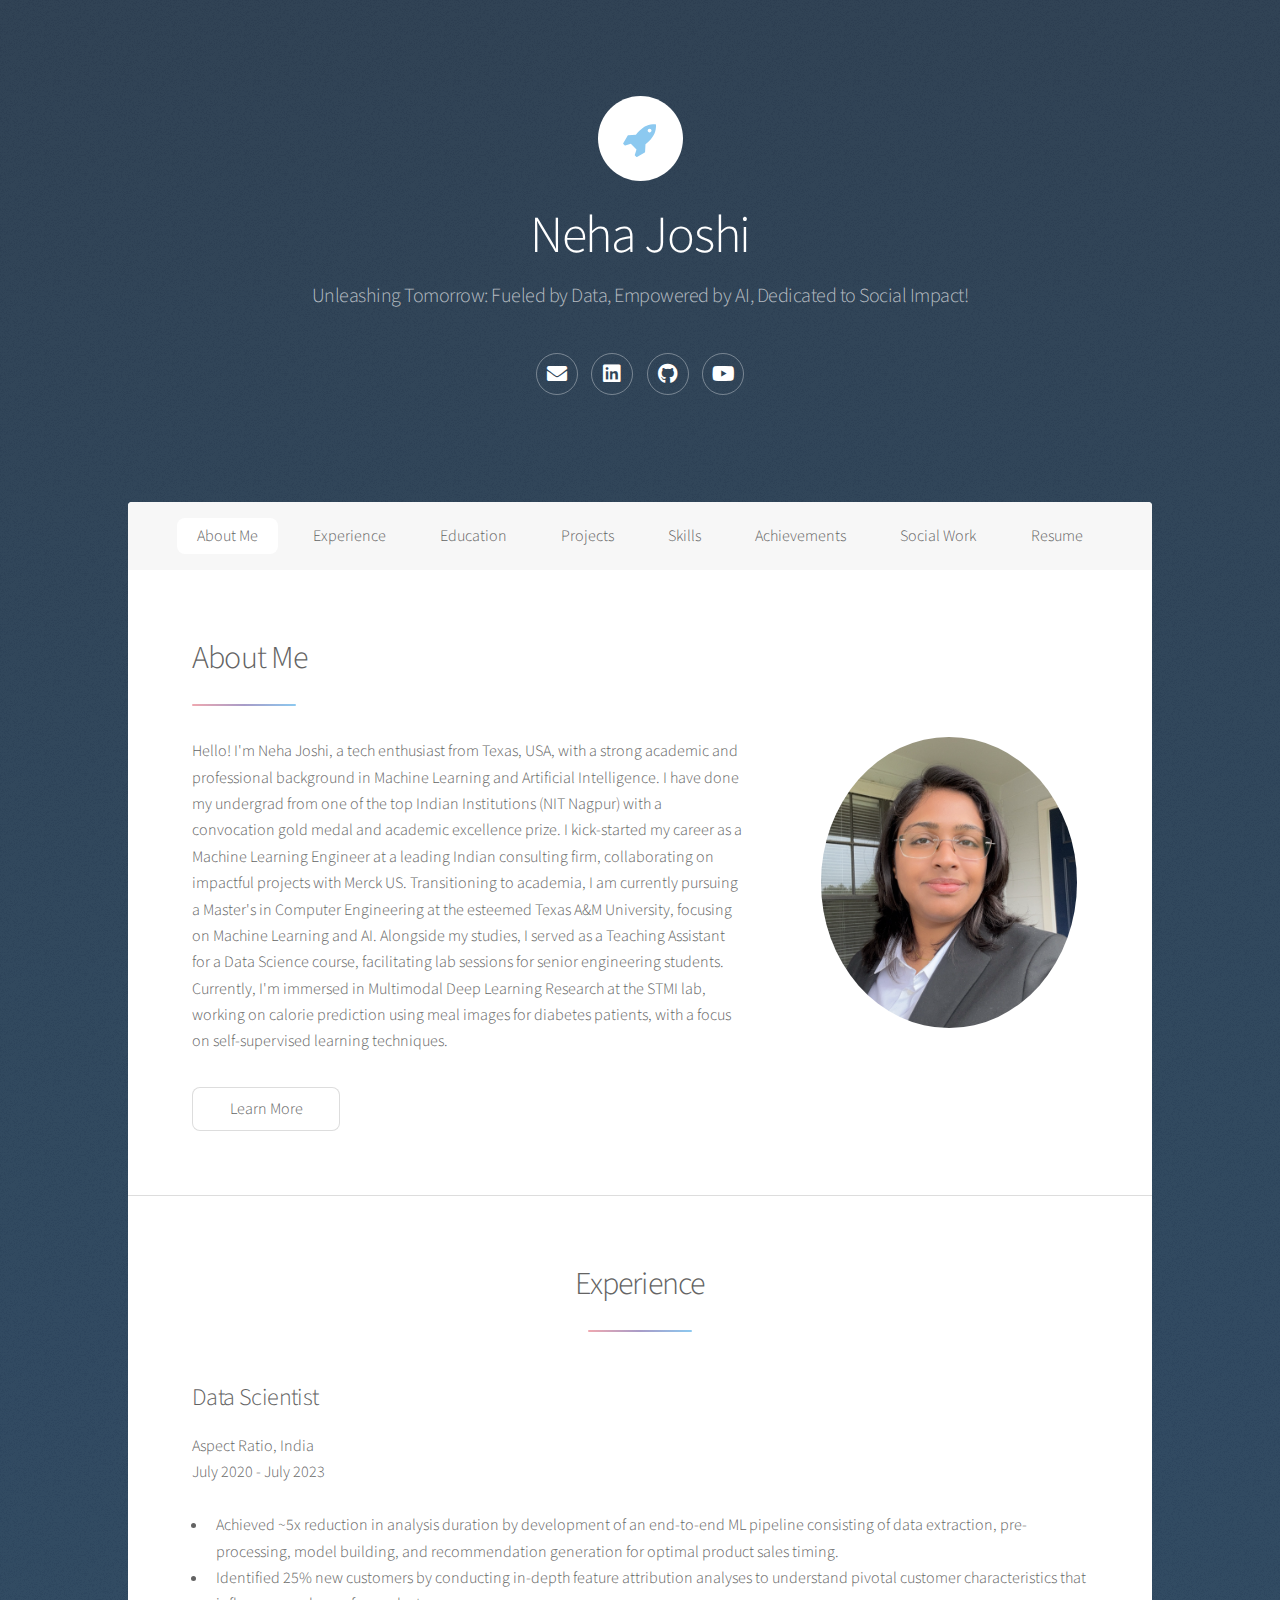
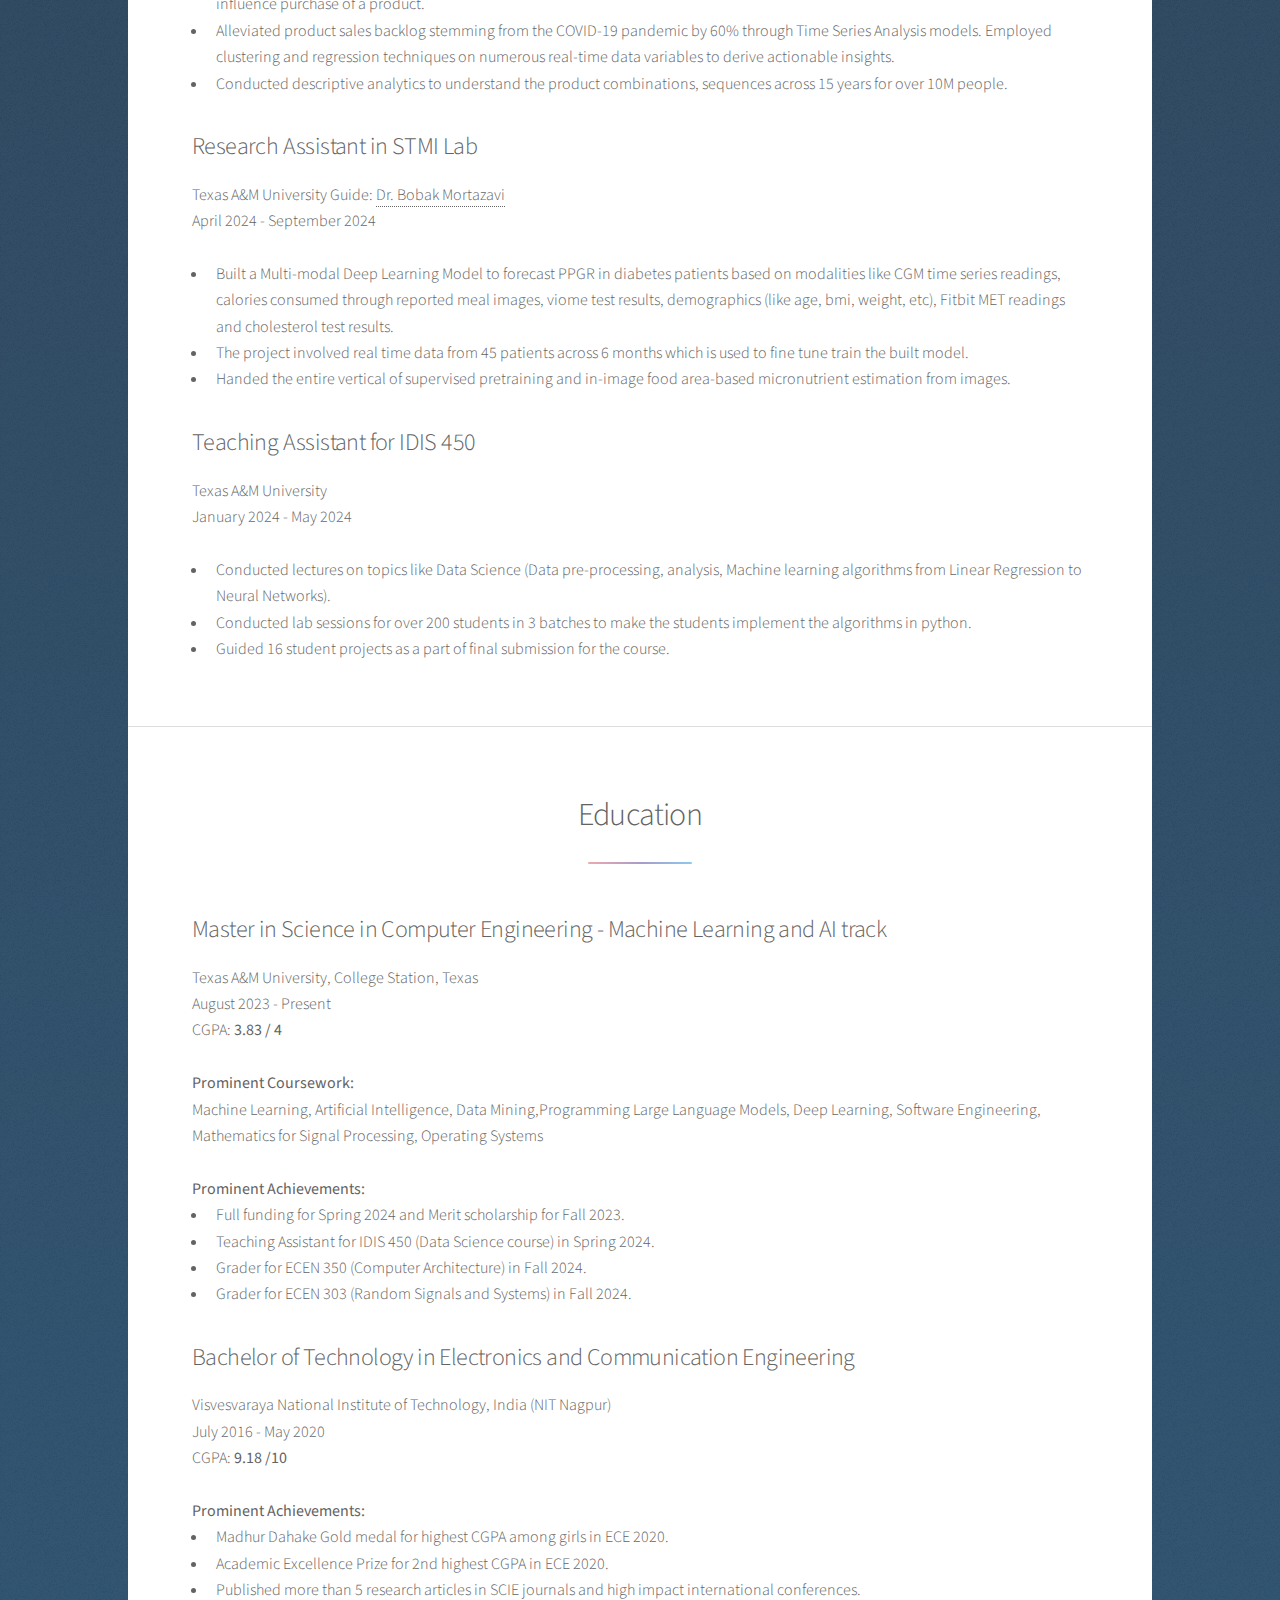
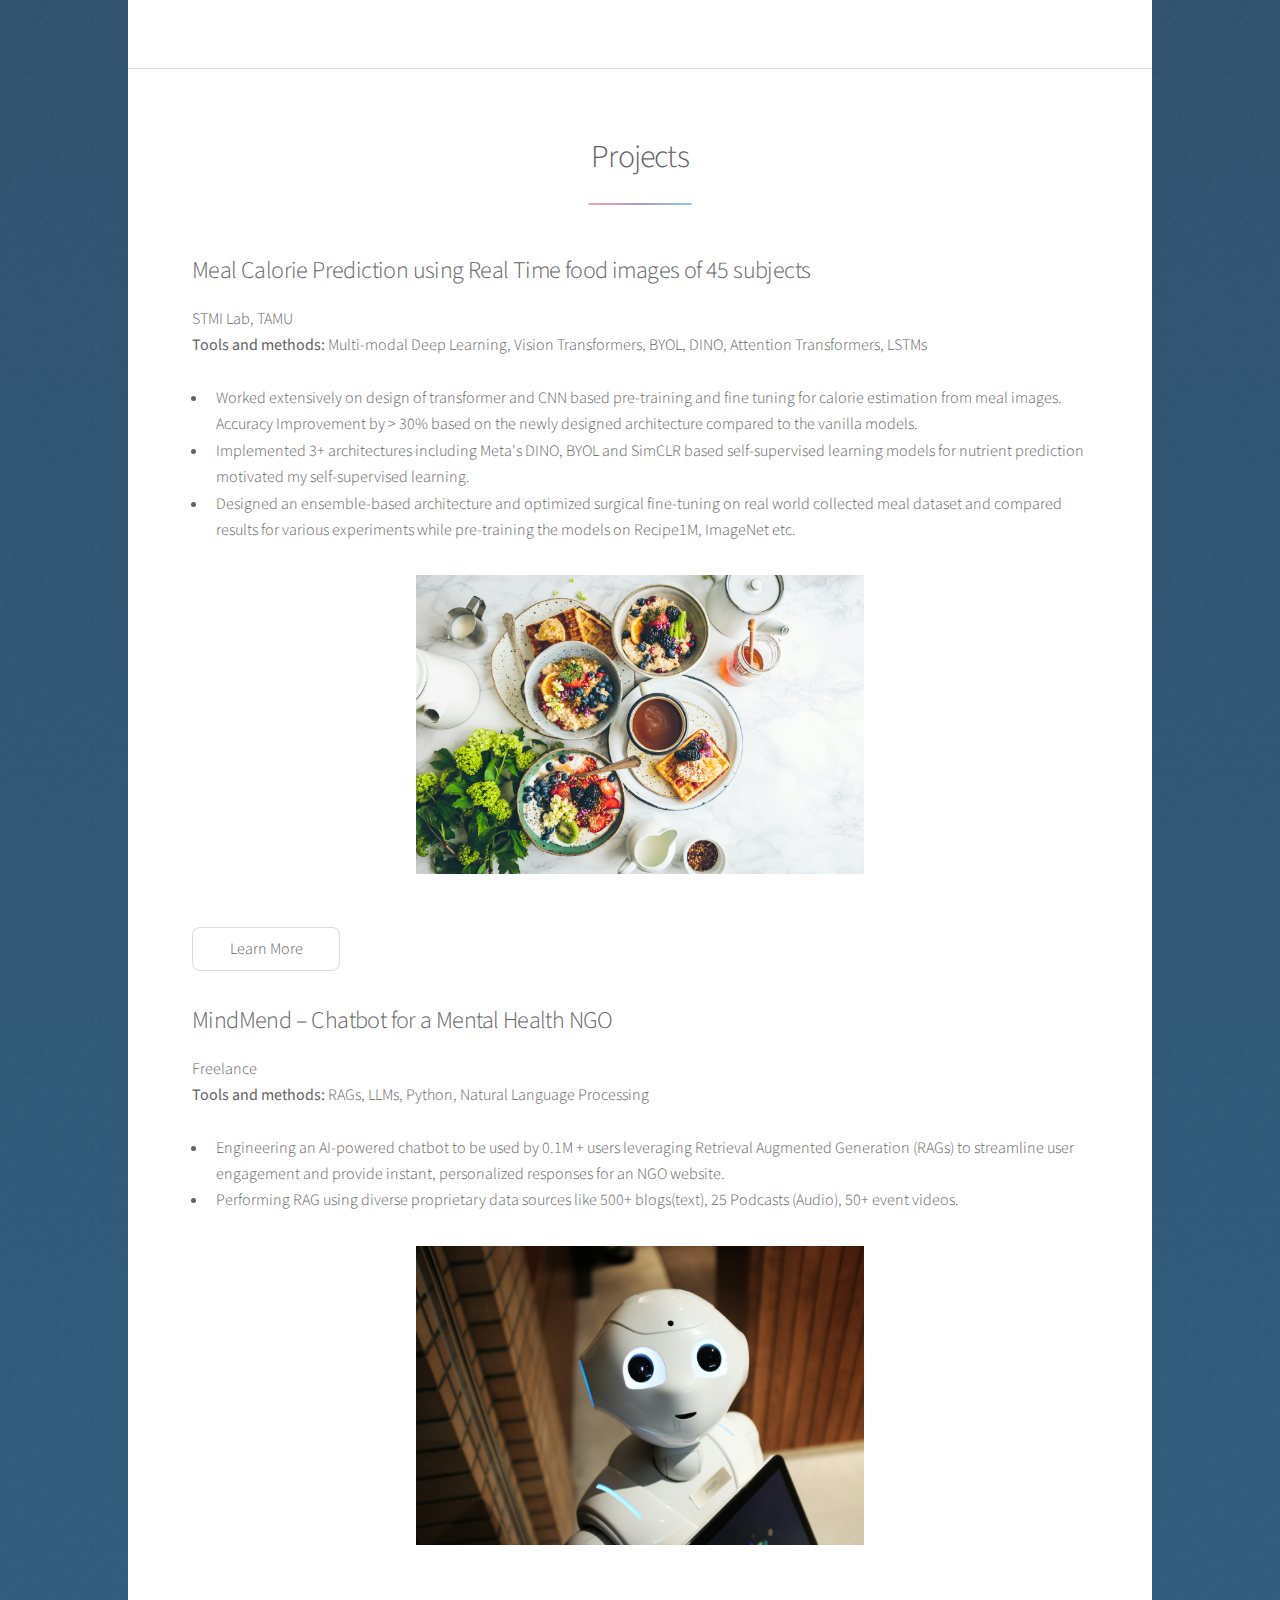
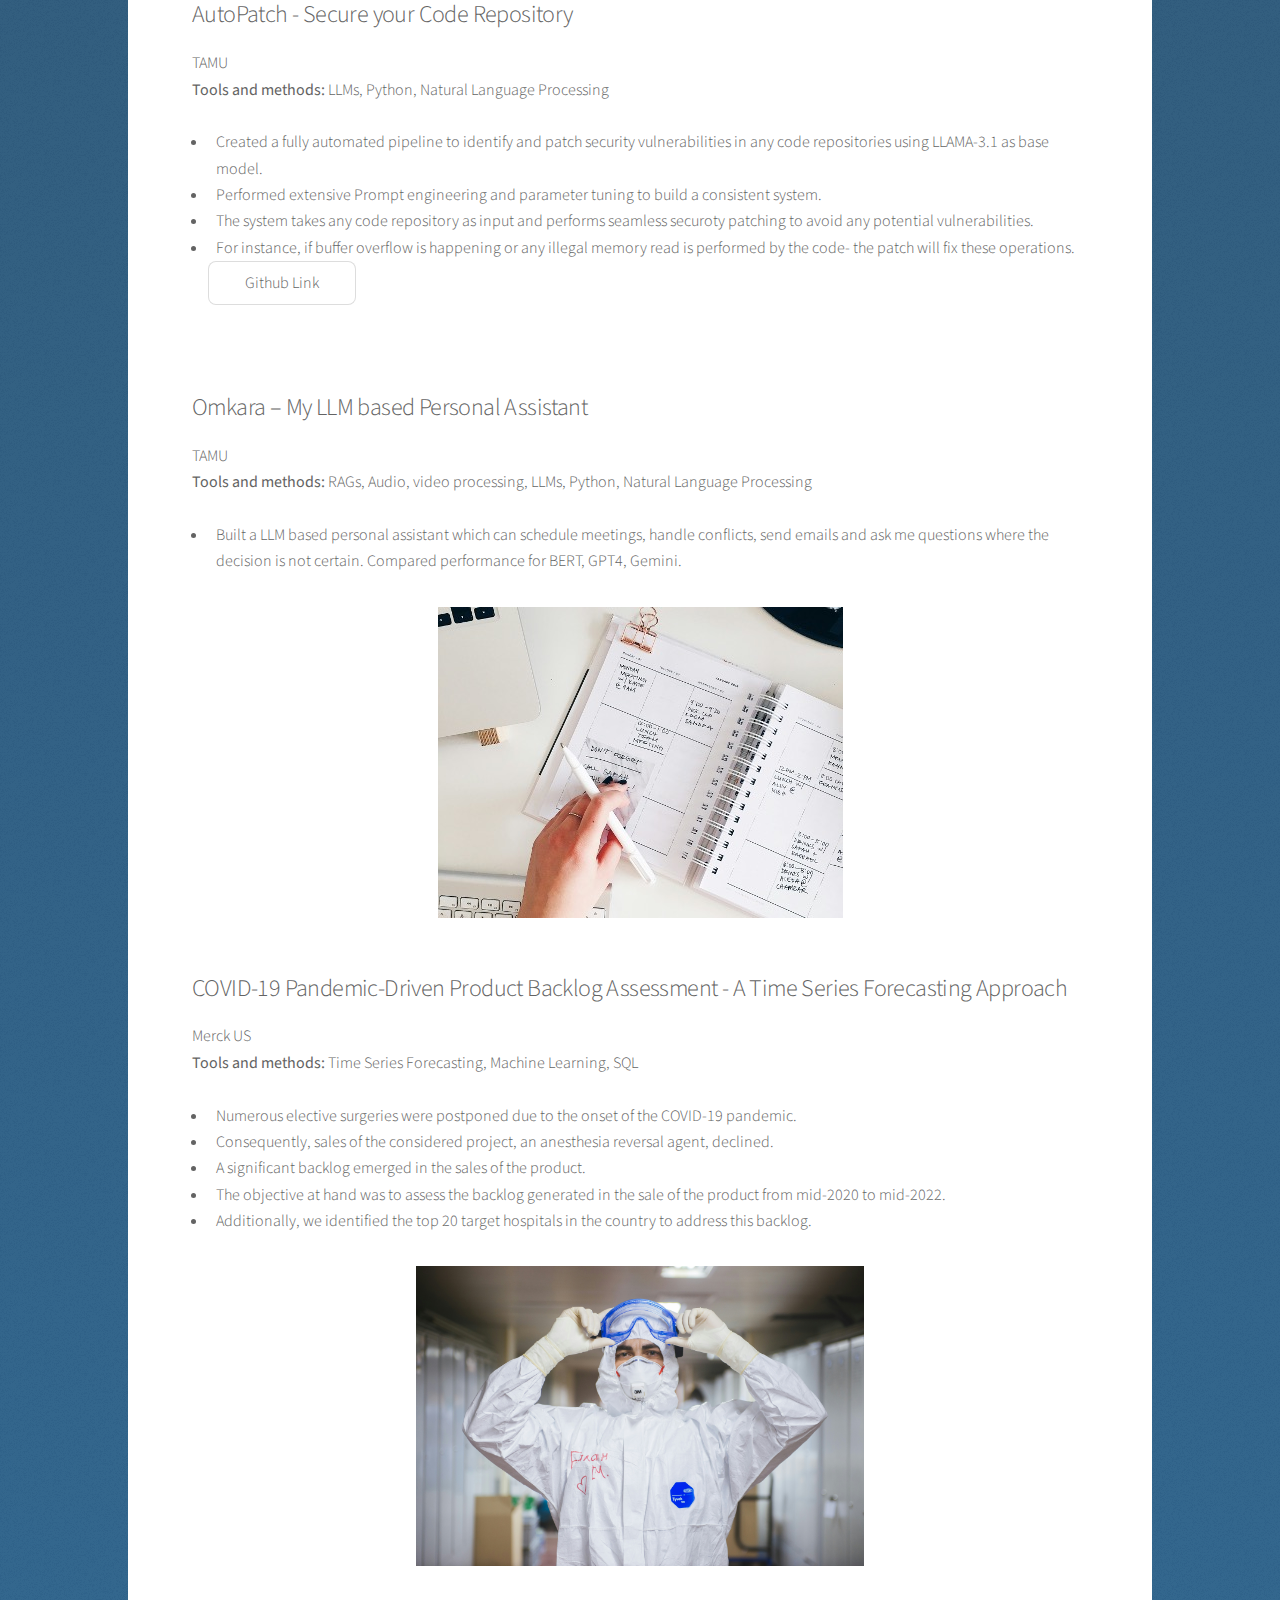
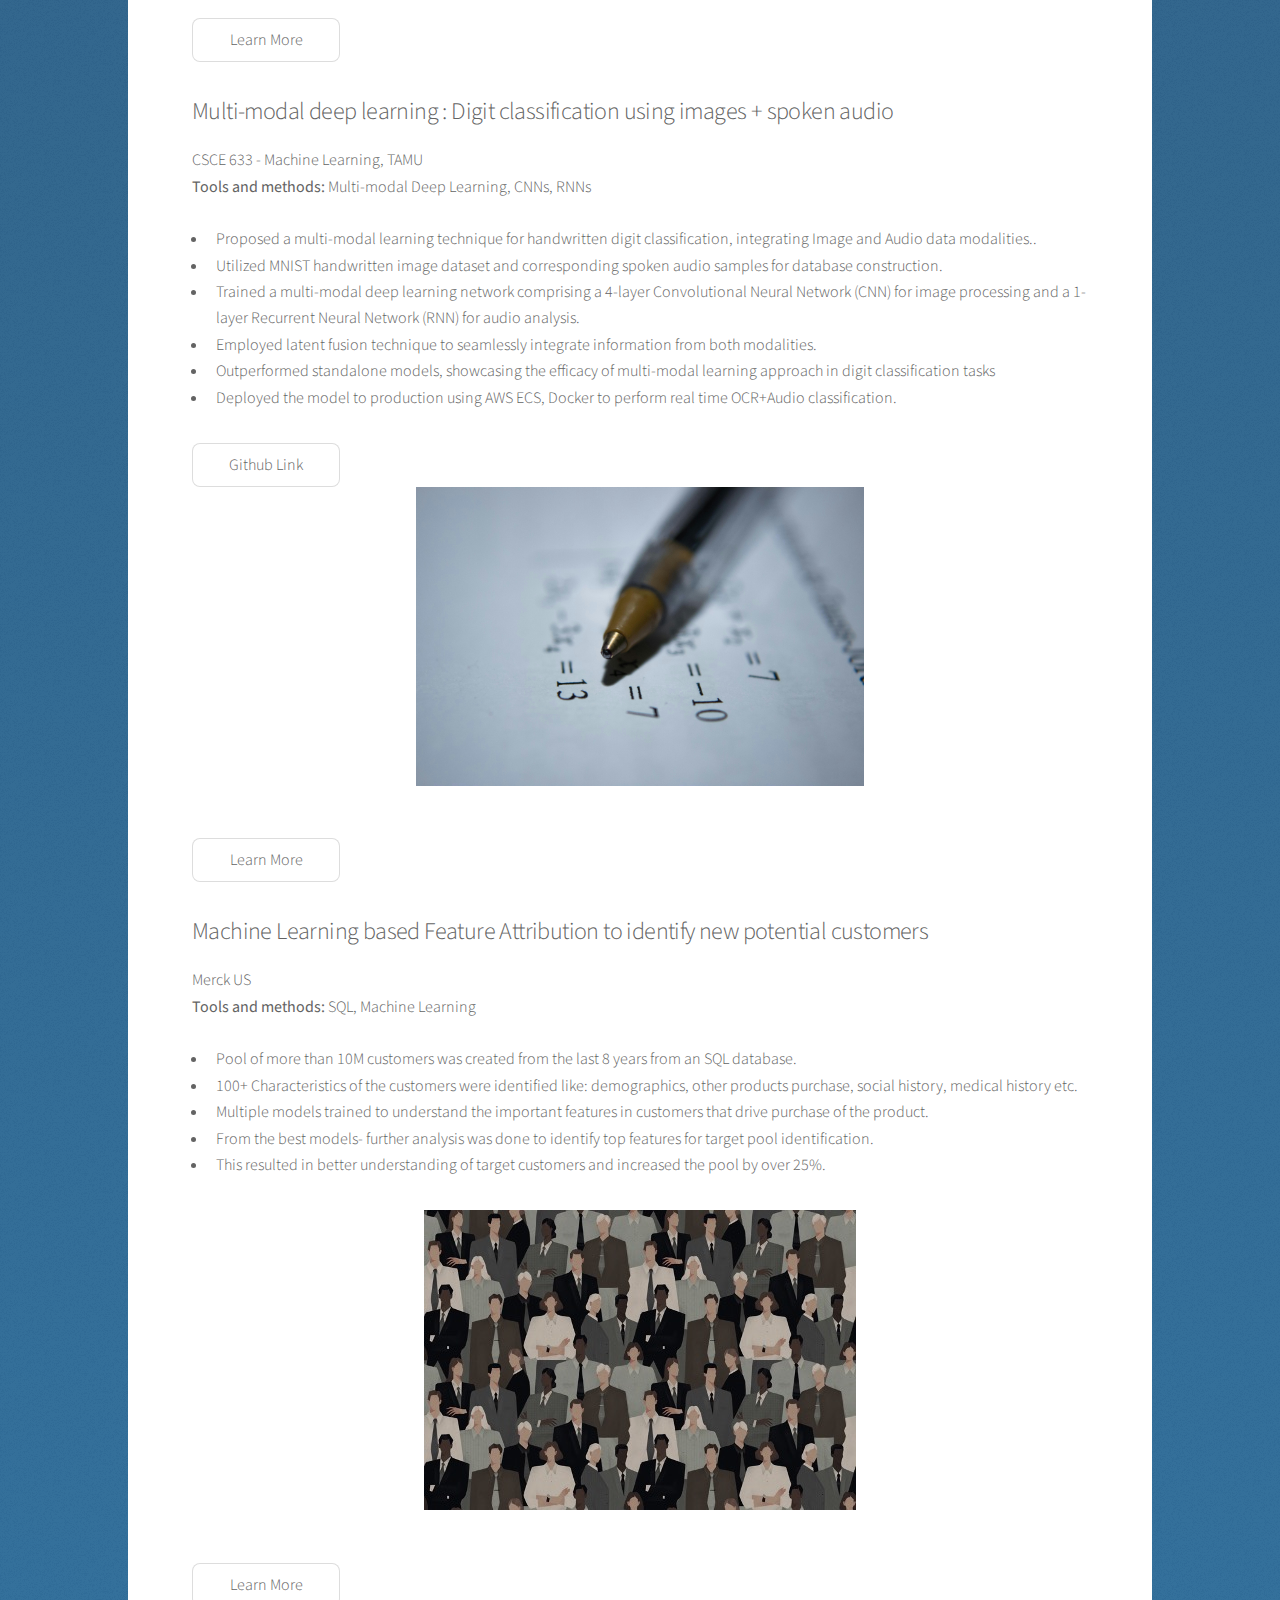
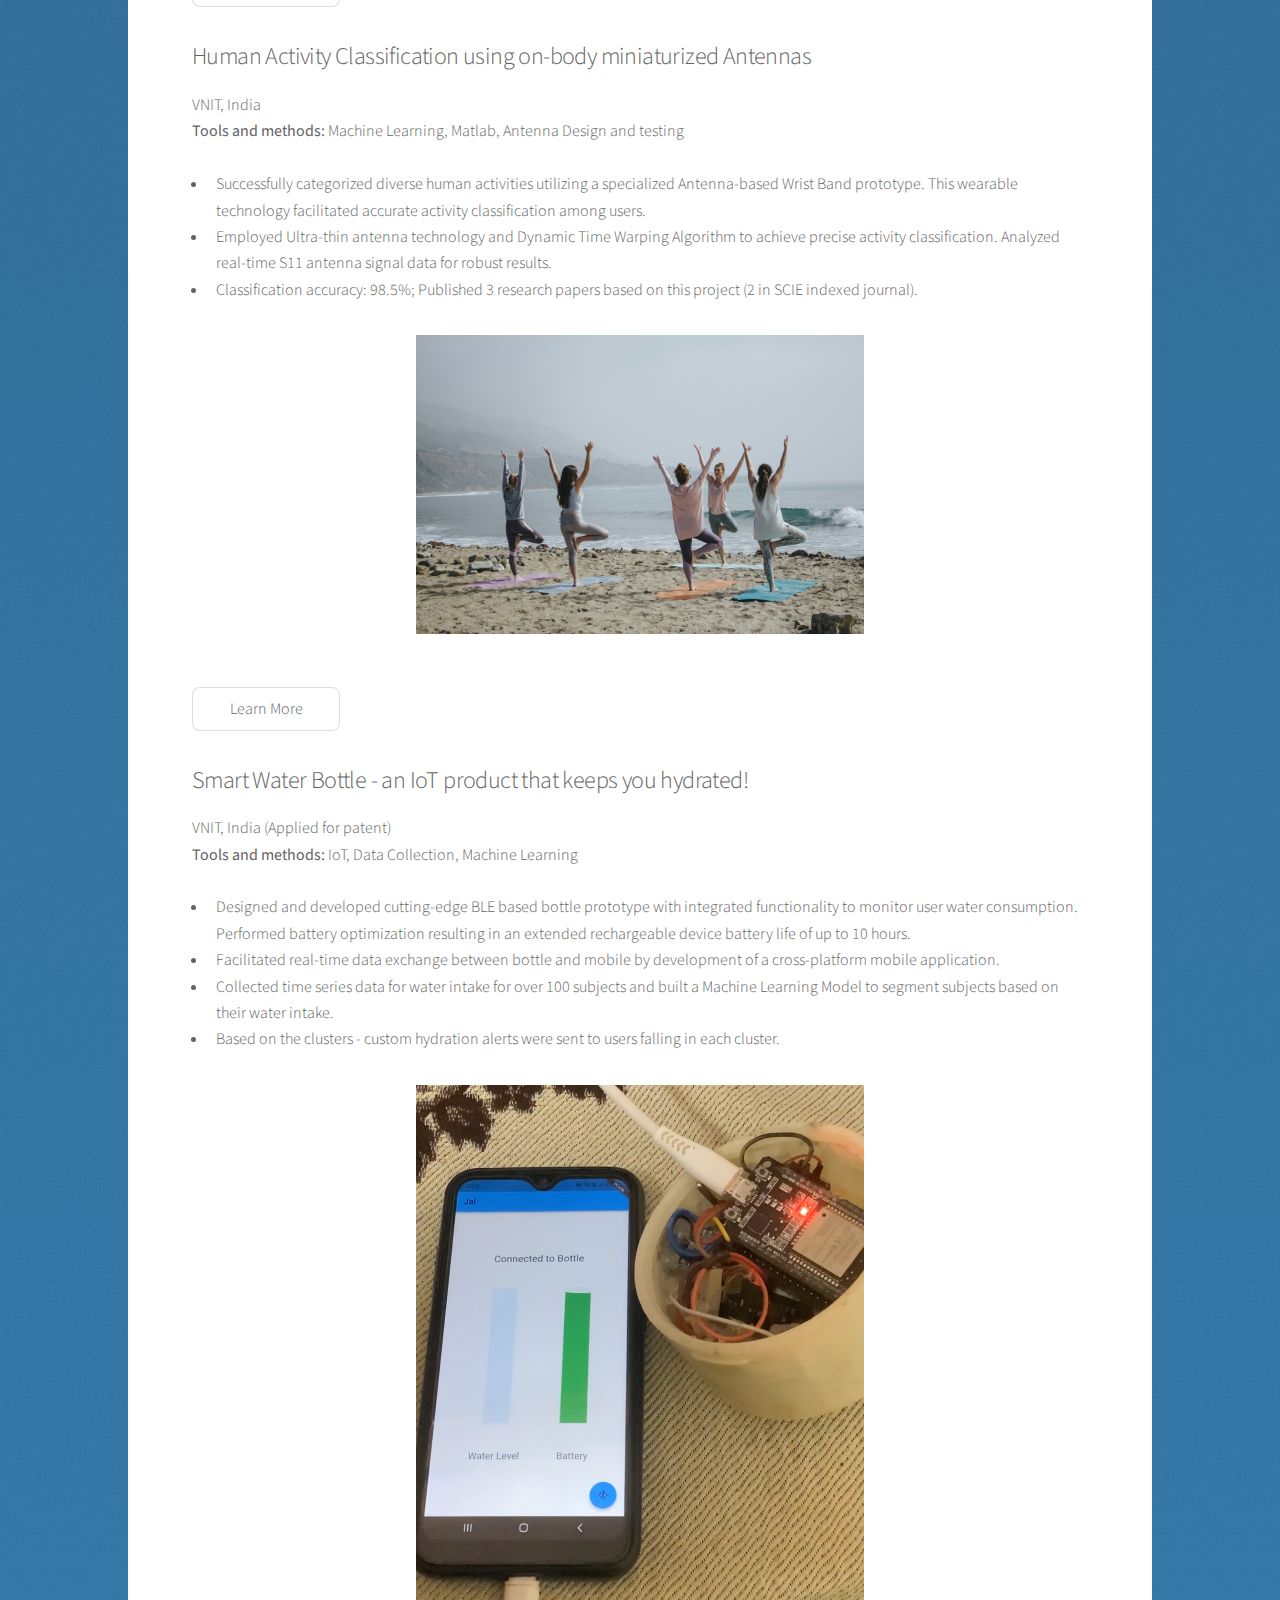
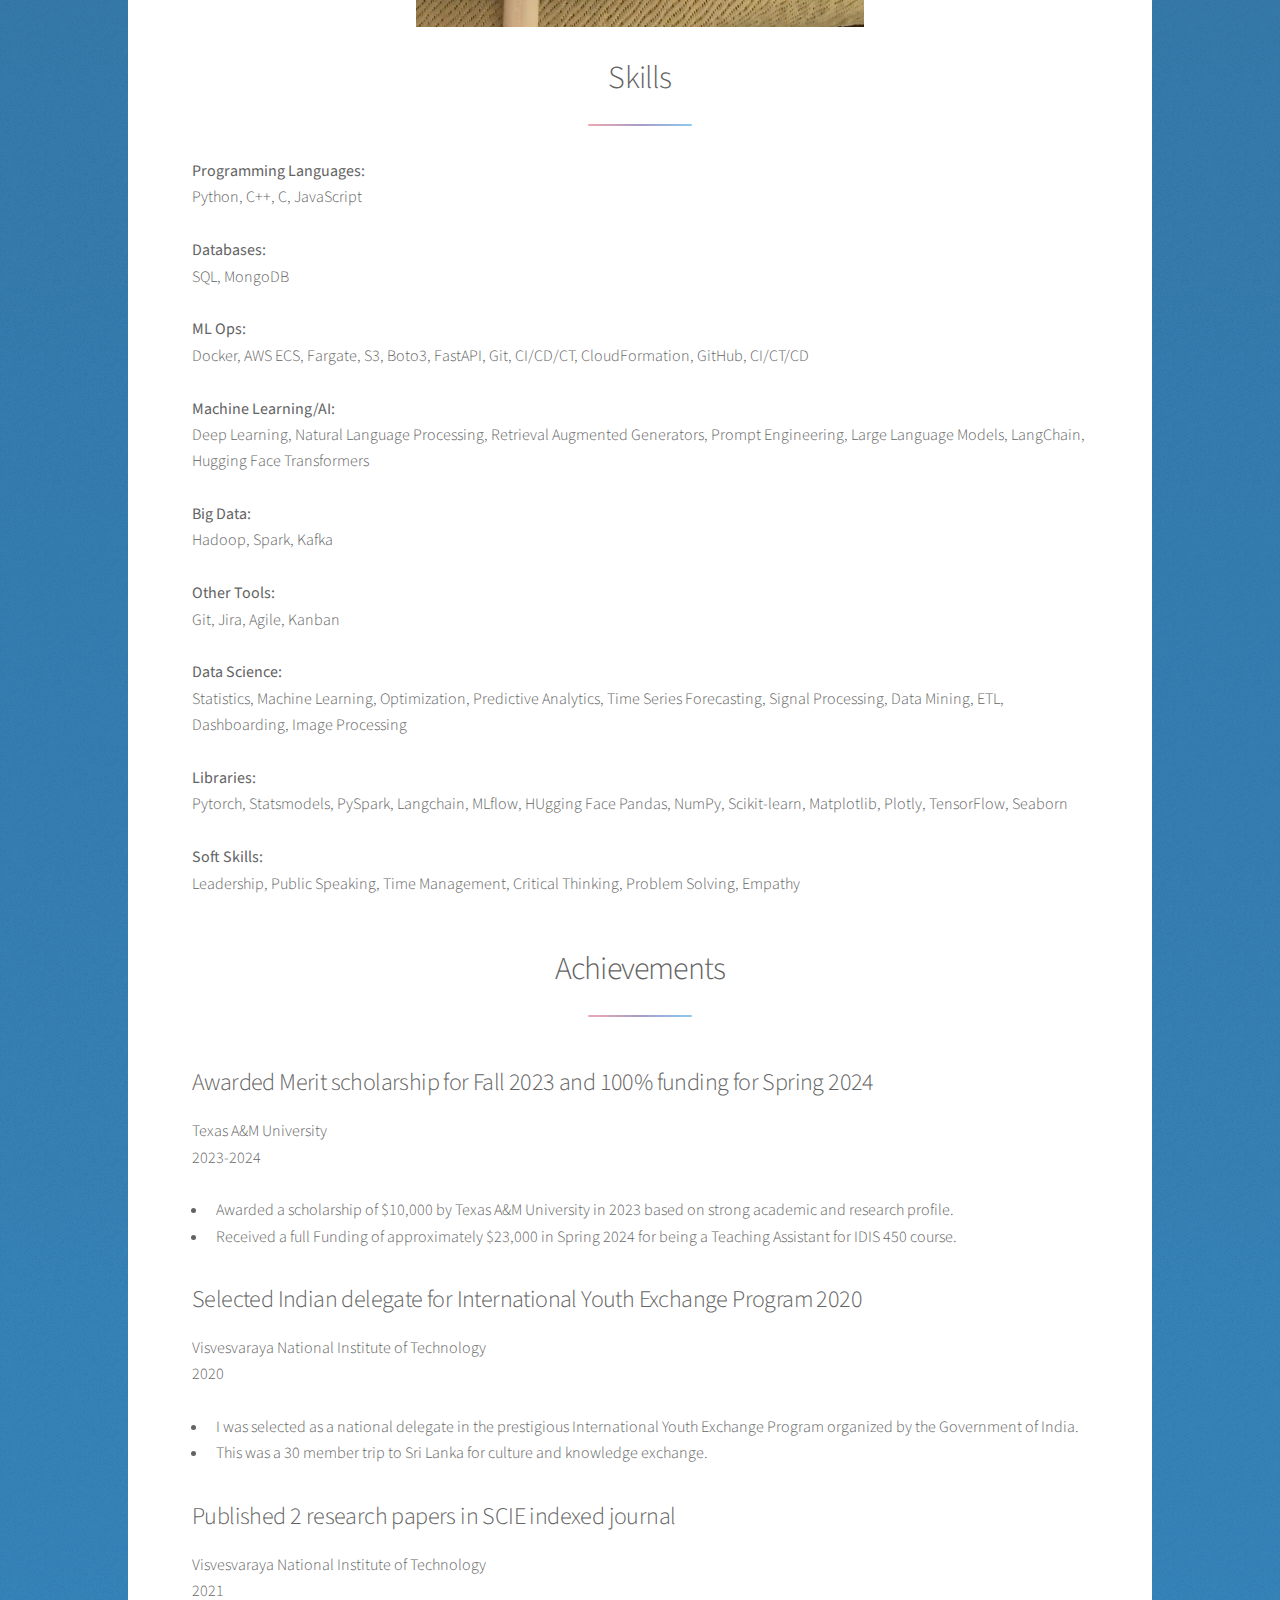
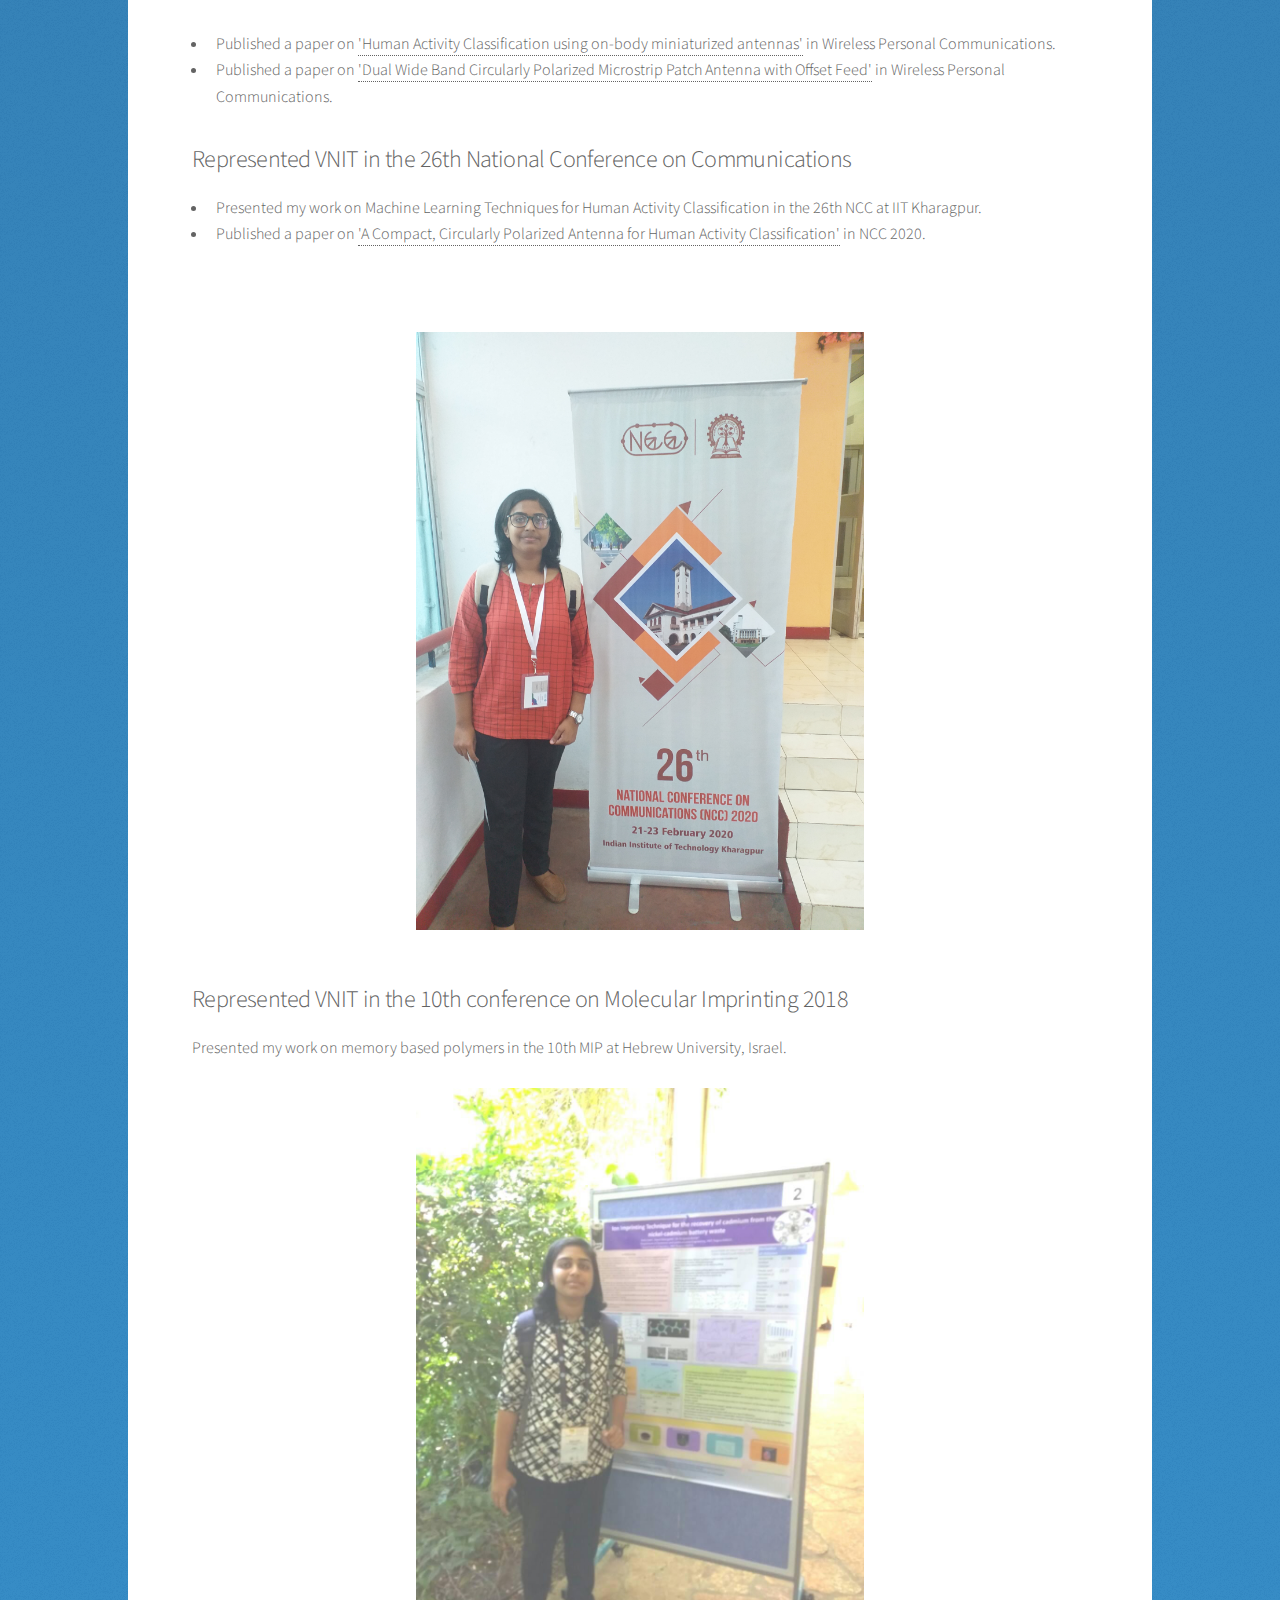
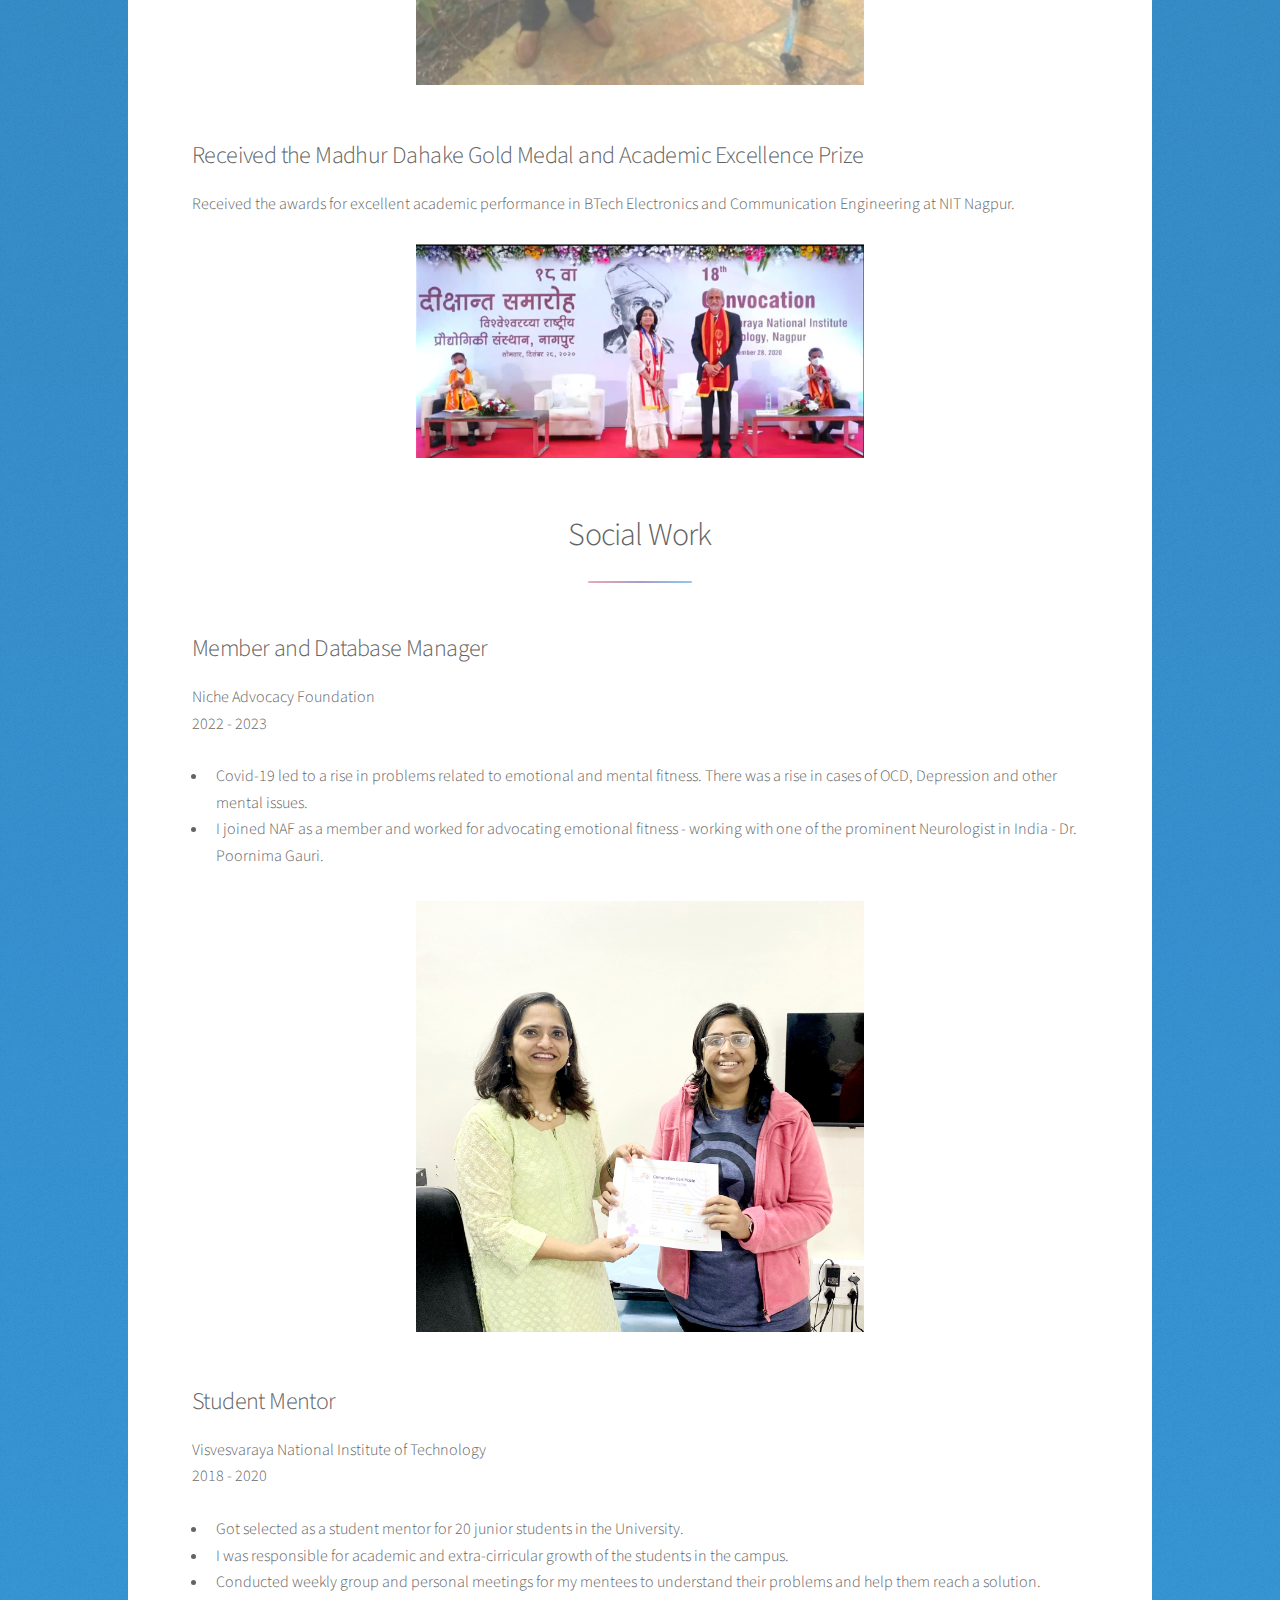
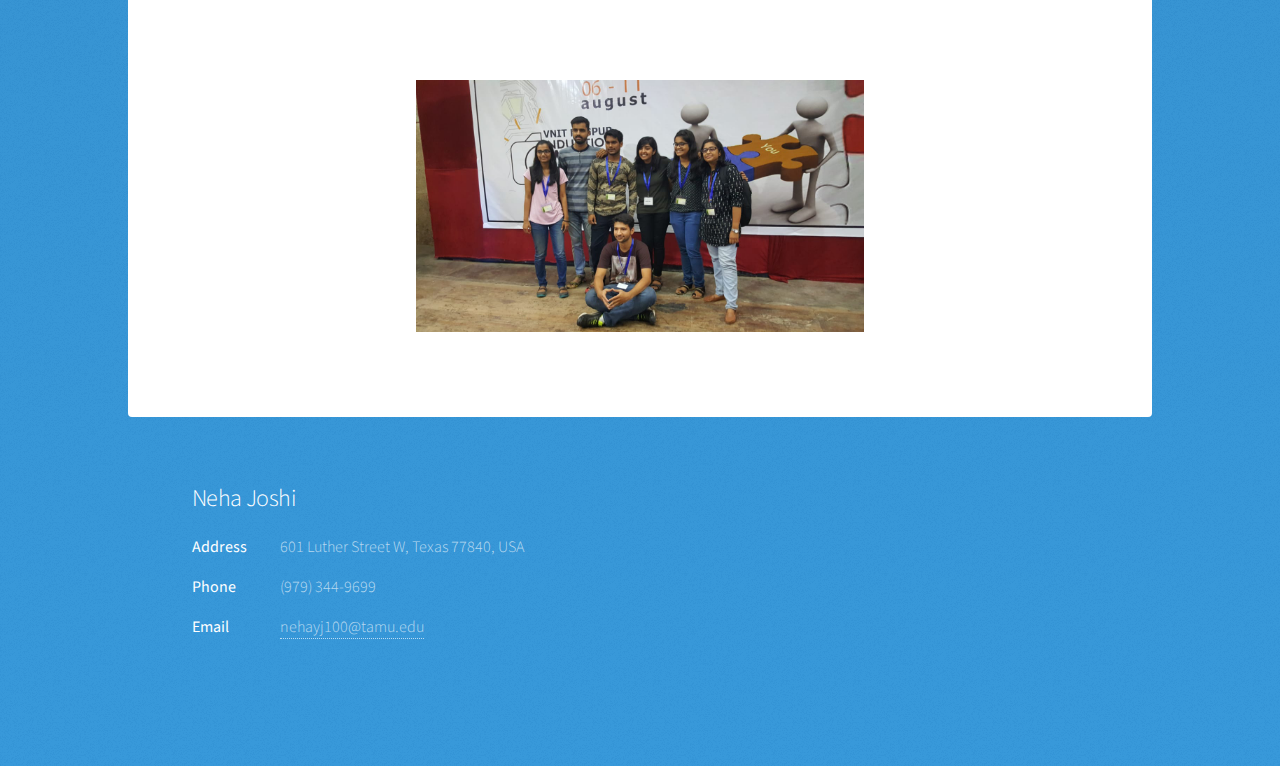
==== commit 976bd77b: "added new projects" ====
--- a/index.html
+++ b/index.html
@@ -55,7 +55,7 @@
 							<li><a href="#third">Achievements</a></li>
 							<li><a href="#fourth">Social Work</a></li>
 							<!-- <li><a href="#fifth">Resume</a></li> -->
-							<li><a href="resume_sample_neha.pdf" target="_blank">Resume</a></li>
+							<li><a href="resume_joshi_neha.pdf" target="_blank">Resume</a></li>
 							
 						</ul>
 					</nav>
@@ -75,7 +75,7 @@
 
 											I kick-started my career as a Machine Learning Engineer at a leading Indian consulting firm, collaborating on impactful projects with Merck US. Transitioning to academia, I am currently pursuing a Master's in Computer Engineering at the esteemed Texas A&M University, focusing on Machine Learning and AI.
 
-											Alongside my studies, I serve as a Teaching Assistant for a Data Science course, facilitating lab sessions for senior engineering students. Currently, I'm immersed in Multimodal Deep Learning Research at the STMI lab, working on calorie prediction using meal images for diabetes patients, with a focus on self-supervised learning techniques.
+											Alongside my studies, I served as a Teaching Assistant for a Data Science course, facilitating lab sessions for senior engineering students. Currently, I'm immersed in Multimodal Deep Learning Research at the STMI lab, working on calorie prediction using meal images for diabetes patients, with a focus on self-supervised learning techniques.
 										</p>
 										<ul class="actions">
 											<li><a href="neha_intro.html" class="button">Learn More</a></li>
@@ -90,7 +90,21 @@
 								<header class="major">
 									<h2>Experience</h2>
 								</header>
-
+								<div style="text-align: left;">
+									<h2>Data Scientist</h2>
+									Aspect Ratio, India
+									<br/>
+									July 2020 - July 2023
+									<br/>
+									<br/>
+
+									<ul>
+										<li>Achieved ~5x reduction in analysis duration by development of an end-to-end ML pipeline consisting of data extraction, pre-processing, model building, and recommendation generation for optimal product sales timing.</li>
+										<li>Identified 25% new customers by conducting in-depth feature attribution analyses to understand pivotal customer characteristics that influence purchase of a product.</li>
+										<li>Alleviated product sales backlog stemming from the COVID-19 pandemic by 60% through Time Series Analysis models. Employed clustering and regression techniques on numerous real-time data variables to derive actionable insights.</li>
+										<li>Conducted descriptive analytics to understand the product combinations, sequences across 15 years for over 10M people.</li>
+									</ul>
+								</div>
 
 								<div style="text-align: left;">
 									<h2>Research Assistant in STMI Lab</h2>
@@ -98,14 +112,14 @@
 									Guide: <a href = "https://engineering.tamu.edu/cse/profiles/mortazavi-bobak.html">Dr. Bobak Mortazavi </a>
 									<!-- <a href="https://example.com">Visit our website</a> -->
 									<br/>
-									April 2024 - Present
-									<br/>
-									<br/>
-
-									<ul>
-										<li>Building a Multi-modal Deep Learning Model to forecast PPGR in diabetes patients based on modalities like CGM time series readings, calories consumed through reported meal images, viome test results, demographics (like age, bmi, weight, etc), Fitbit MET readings and cholesterol test results.
-										<li>The project involves real time data from 45 patients across 6 months which is used to fine tune train the built model.
-										<li>Handing the entire vertical of supervised pretraining and in-image food area-based micronutrient estimation from images.
+									April 2024 - September 2024
+									<br/>
+									<br/>
+
+									<ul>
+										<li>Built a Multi-modal Deep Learning Model to forecast PPGR in diabetes patients based on modalities like CGM time series readings, calories consumed through reported meal images, viome test results, demographics (like age, bmi, weight, etc), Fitbit MET readings and cholesterol test results.
+										<li>The project involved real time data from 45 patients across 6 months which is used to fine tune train the built model.
+										<li>Handed the entire vertical of supervised pretraining and in-image food area-based micronutrient estimation from images.
 									</ul>
 								</div>
 
@@ -125,21 +139,7 @@
 								</div>
 
 
-								<div style="text-align: left;">
-									<h2>Machine Learning Engineer</h2>
-									Aspect Ratio, India
-									<br/>
-									July 2020 - July 2023
-									<br/>
-									<br/>
-
-									<ul>
-										<li>Achieved ~5x reduction in analysis duration by development of an end-to-end ML pipeline consisting of data extraction, pre-processing, model building, and recommendation generation for optimal product sales timing.</li>
-										<li>Identified 25% new customers by conducting in-depth feature attribution analyses to understand pivotal customer characteristics that influence purchase of a product.</li>
-										<li>Alleviated product sales backlog stemming from the COVID-19 pandemic by 60% through Time Series Analysis models. Employed clustering and regression techniques on numerous real-time data variables to derive actionable insights.</li>
-										<li>Conducted descriptive analytics to understand the product combinations, sequences across 15 years for over 10M people.</li>
-									</ul>
-								</div>
+								
 								
 								
 							</section>
@@ -161,7 +161,7 @@
 									<br/>
 									<strong>Prominent Coursework: </strong>
 								</br>
-									Machine Learning, Artificial Intelligence, Data Mining, Large Language Models, Deep Learning, Software Engineering, Intelligent User Interfaces, Mathematics for Signal Processing, Operating Systems
+									Machine Learning, Artificial Intelligence, Data Mining,Programming Large Language Models, Deep Learning, Software Engineering, Mathematics for Signal Processing, Operating Systems
 									<br/>
 									<br/>
 									<strong>Prominent Achievements: </strong>
@@ -170,7 +170,7 @@
 									<li>Full funding for Spring 2024 and Merit scholarship for Fall 2023.</li>
 									<li>Teaching Assistant for IDIS 450 (Data Science course) in Spring 2024.</li>
 									<li>Grader for ECEN 350 (Computer Architecture) in Fall 2024.</li>
-									
+									<li>Grader for ECEN 303 (Random Signals and Systems) in Fall 2024.</li>
 								</ul>
 
 								</div>
@@ -228,8 +228,8 @@
 									<br/><br/>
 
 									<ul>
-										<li>Working extensively on Transformer and CNN based pre-training and fine tuning for calorie estimation tasks from meal images. Designing entire architecture and implementing the same to enhance the metrics like Focal loss, RMSRE etc.</li>
-										<li>Implemented DINO, BYOL and SimCLR architecture based self-supervised learning models for Nutrient prediction task.</li>
+										<li>Worked extensively on design of transformer and CNN based pre-training and fine tuning for calorie estimation from meal images. Accuracy Improvement by > 30% based on the newly designed architecture compared to the vanilla models.</li>
+										<li>Implemented 3+ architectures including Meta's DINO, BYOL and SimCLR based self-supervised learning models for nutrient prediction motivated my self-supervised learning. </li>
 										<li>Designed an ensemble-based architecture and optimized surgical fine-tuning on real world collected meal dataset and compared results for various experiments while pre-training the models on Recipe1M, ImageNet etc.</li>
 										
 									</ul>
@@ -247,15 +247,15 @@
 
 
 								<div style="text-align: left;">
-									<h2>RAG based Chatbot for a prominent NGO based in India</h2>
+									<h2>MindMend – Chatbot for a Mental Health NGO</h2>
 									Freelance
 									<br/>
 									<strong>Tools and methods: </strong> RAGs, LLMs, Python, Natural Language Processing
 									<br/><br/>
 
 									<ul>
-										<li>Engineering an AI-powered chatbot leveraging Retrieval Augmented Generation to streamline user engagement and provide instant, personalized responses to tailored FAQs for an NGO based in India. </li>
-										<li>Performing RAG using diverse proprietary data sources from the NGO like blogs(text), Podcasts(Audio), event videos. </li>
+										<li>Engineering an AI-powered chatbot to be used by 0.1M + users leveraging Retrieval Augmented Generation (RAGs) to streamline user engagement and provide instant, personalized responses for an NGO website.  </li>
+										<li>Performing RAG using diverse proprietary data sources like 500+ blogs(text), 25 Podcasts (Audio), 50+ event videos. </li>
 										<!-- <li>The Chatbot will be able to answer questions asked by users real time </li> -->
 										
 									</ul>
@@ -268,6 +268,71 @@
 								<!-- <ul class="actions">
 									<li><a href="chatbot.html" class="button">Learn More</a></li>
 								</ul> -->
+
+
+								<div style="text-align: left;">
+									<h2>AutoPatch -  Secure your Code Repository</h2>
+									TAMU
+									<br/>
+									<strong>Tools and methods: </strong> LLMs, Python, Natural Language Processing
+									<br/><br/>
+
+									<ul>
+										<li>Created a fully automated pipeline to identify and patch security vulnerabilities in any code repositories using LLAMA-3.1 as base model.  </li>
+										<li>Performed extensive Prompt engineering and parameter tuning to build a consistent system.</li>
+										<li>The system takes any code repository as input and performs seamless securoty patching to avoid any potential vulnerabilities. </li>
+										<li> For instance, if buffer overflow is happening or any illegal memory read is performed by the code- the patch will fix these operations.</li>
+										<a href="https://github.com/nehayj100/LLMs-PoV" class="button">Github Link</a>
+										
+									</ul>
+								</div>
+
+								<span class="image_custom_projects"><img src="images/patcher.jpg" alt="" /></span>
+
+								<br>
+								<br>
+								<!-- <ul class="actions">
+									<li><a href="chatbot.html" class="button">Learn More</a></li>
+								</ul> -->
+
+								
+
+
+
+								<div style="text-align: left;">
+									<h2>Omkara – My LLM based Personal Assistant</h2>
+									TAMU
+									<br/>
+									<strong>Tools and methods: </strong> RAGs, Audio, video processing, LLMs, Python, Natural Language Processing
+									<br/><br/>
+
+									<ul>
+										<li>Built a LLM based personal assistant which can schedule meetings, handle conflicts, send emails and ask me questions where the decision is not certain. Compared performance for BERT, GPT4, Gemini. </li>
+										<!-- <a href="https://github.com/nehayj100/LLMs-PoV" class="button">Github Link</a> -->
+										
+									</ul>
+								</div>
+
+								<span class="image_custom_projects"><img src="images/assistant.jpg" alt="" /></span>
+
+								<br>
+								<br>
+								<!-- <ul class="actions">
+									<li><a href="chatbot.html" class="button">Learn More</a></li>
+								</ul> -->
+
+
+
+
+
+
+
+
+
+
+
+
+
 
 
 								<div style="text-align: left;">
@@ -506,17 +571,23 @@
 											<strong>Databases:</strong><br>
 											SQL, MongoDB
 											<br><br>
+											<strong>ML Ops:</strong><br>
+											Docker, AWS ECS, Fargate, S3, Boto3, FastAPI, Git, CI/CD/CT, CloudFormation, GitHub, CI/CT/CD
+											<br><br>
 											<strong>Machine Learning/AI:</strong><br>
 											Deep Learning, Natural Language Processing, Retrieval Augmented Generators, Prompt Engineering,  Large Language Models, LangChain, Hugging Face Transformers
 											<br><br>
-											<strong>Tools:</strong><br>
-											Hadoop, Spark, Kafka, Git, CI/CT/CD
+											<strong>Big Data:</strong><br>
+											Hadoop, Spark, Kafka
+											<br><br>
+											<strong>Other Tools:</strong><br>
+											Git, Jira, Agile, Kanban
 											<br><br>
 											<strong>Data Science:</strong><br>
 											Statistics, Machine Learning, Optimization, Predictive Analytics, Time Series Forecasting, Signal Processing, Data Mining, ETL, Dashboarding, Image Processing
 											<br><br>
 											<strong>Libraries:</strong><br>
-											Pytorch, Statsmodels, Pandas, NumPy, Scikit-learn, Matplotlib, Plotly, TensorFlow, Seaborn											
+											Pytorch, Statsmodels, PySpark, Langchain, MLflow, HUgging Face Pandas, NumPy, Scikit-learn, Matplotlib, Plotly, TensorFlow, Seaborn											
 											<br><br>
 											<strong>Soft Skills:</strong><br>
 											Leadership, Public Speaking, Time Management, Critical Thinking, Problem Solving, Empathy
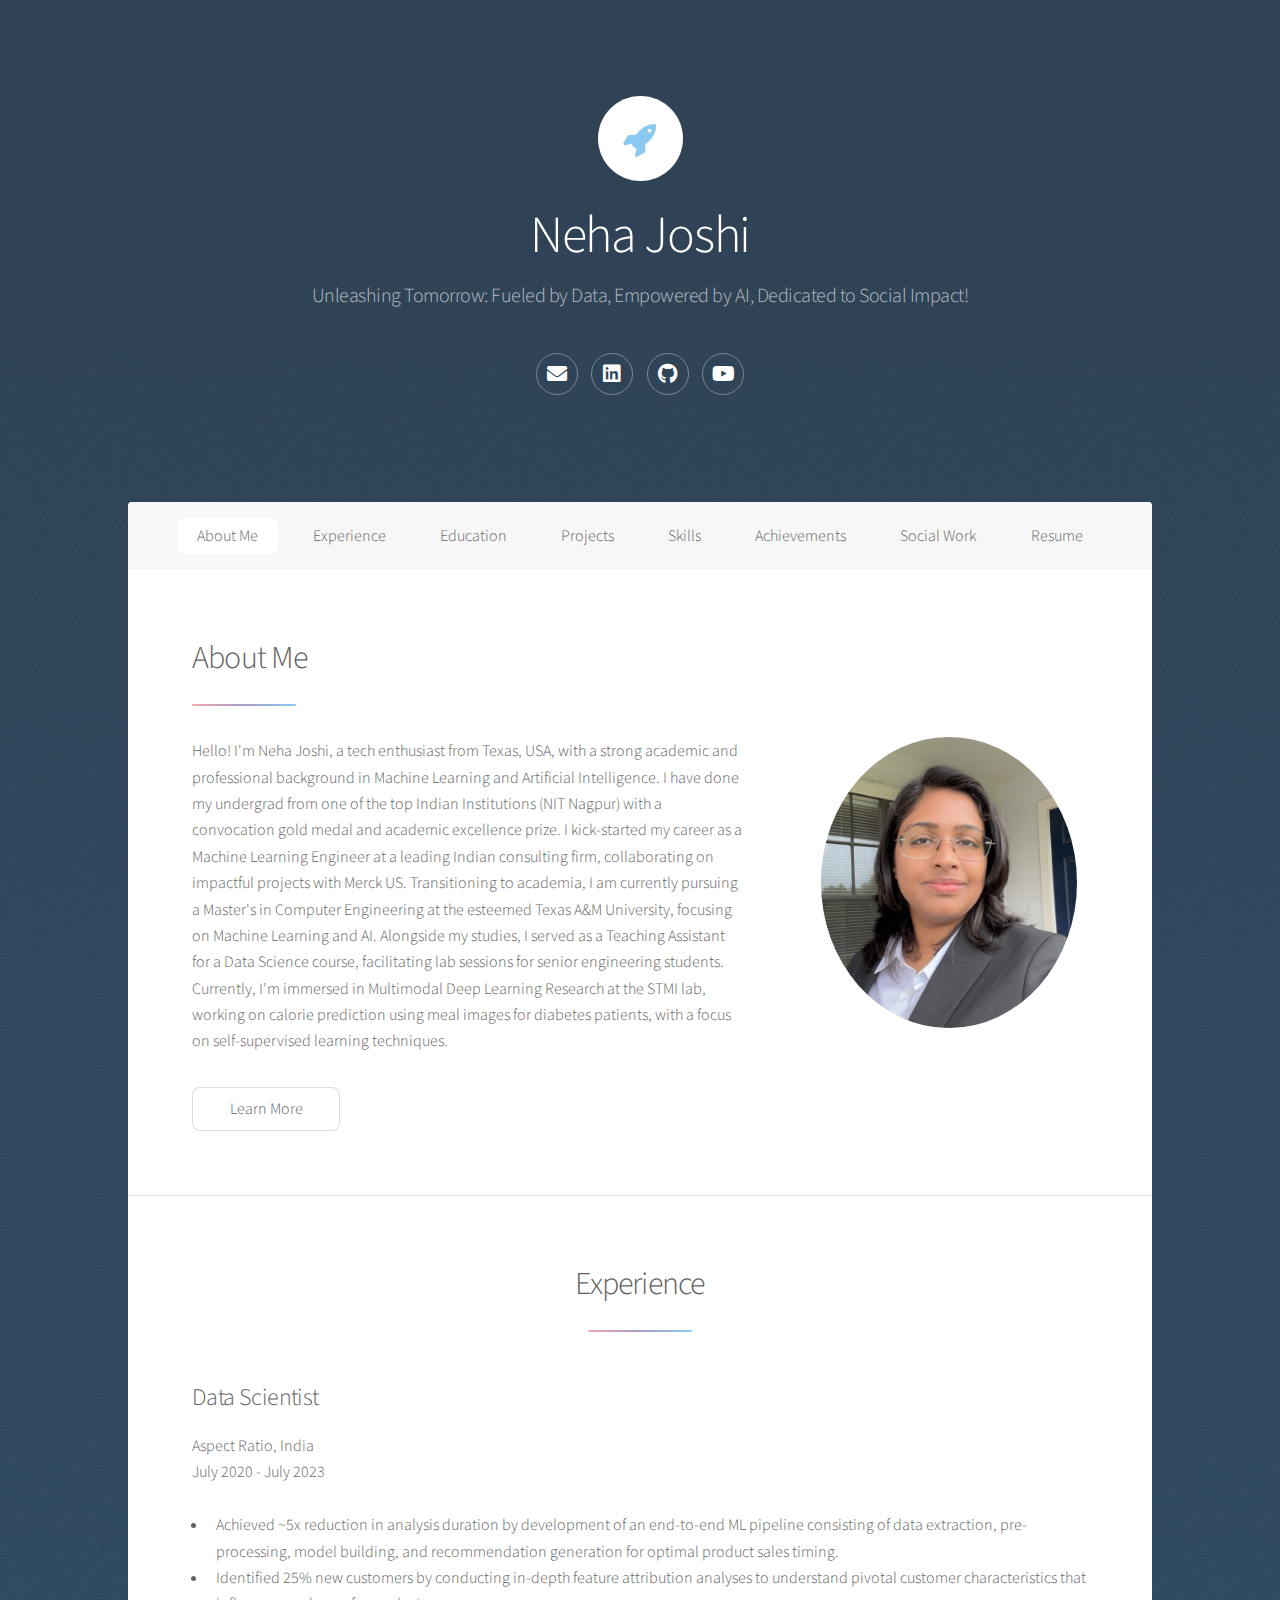
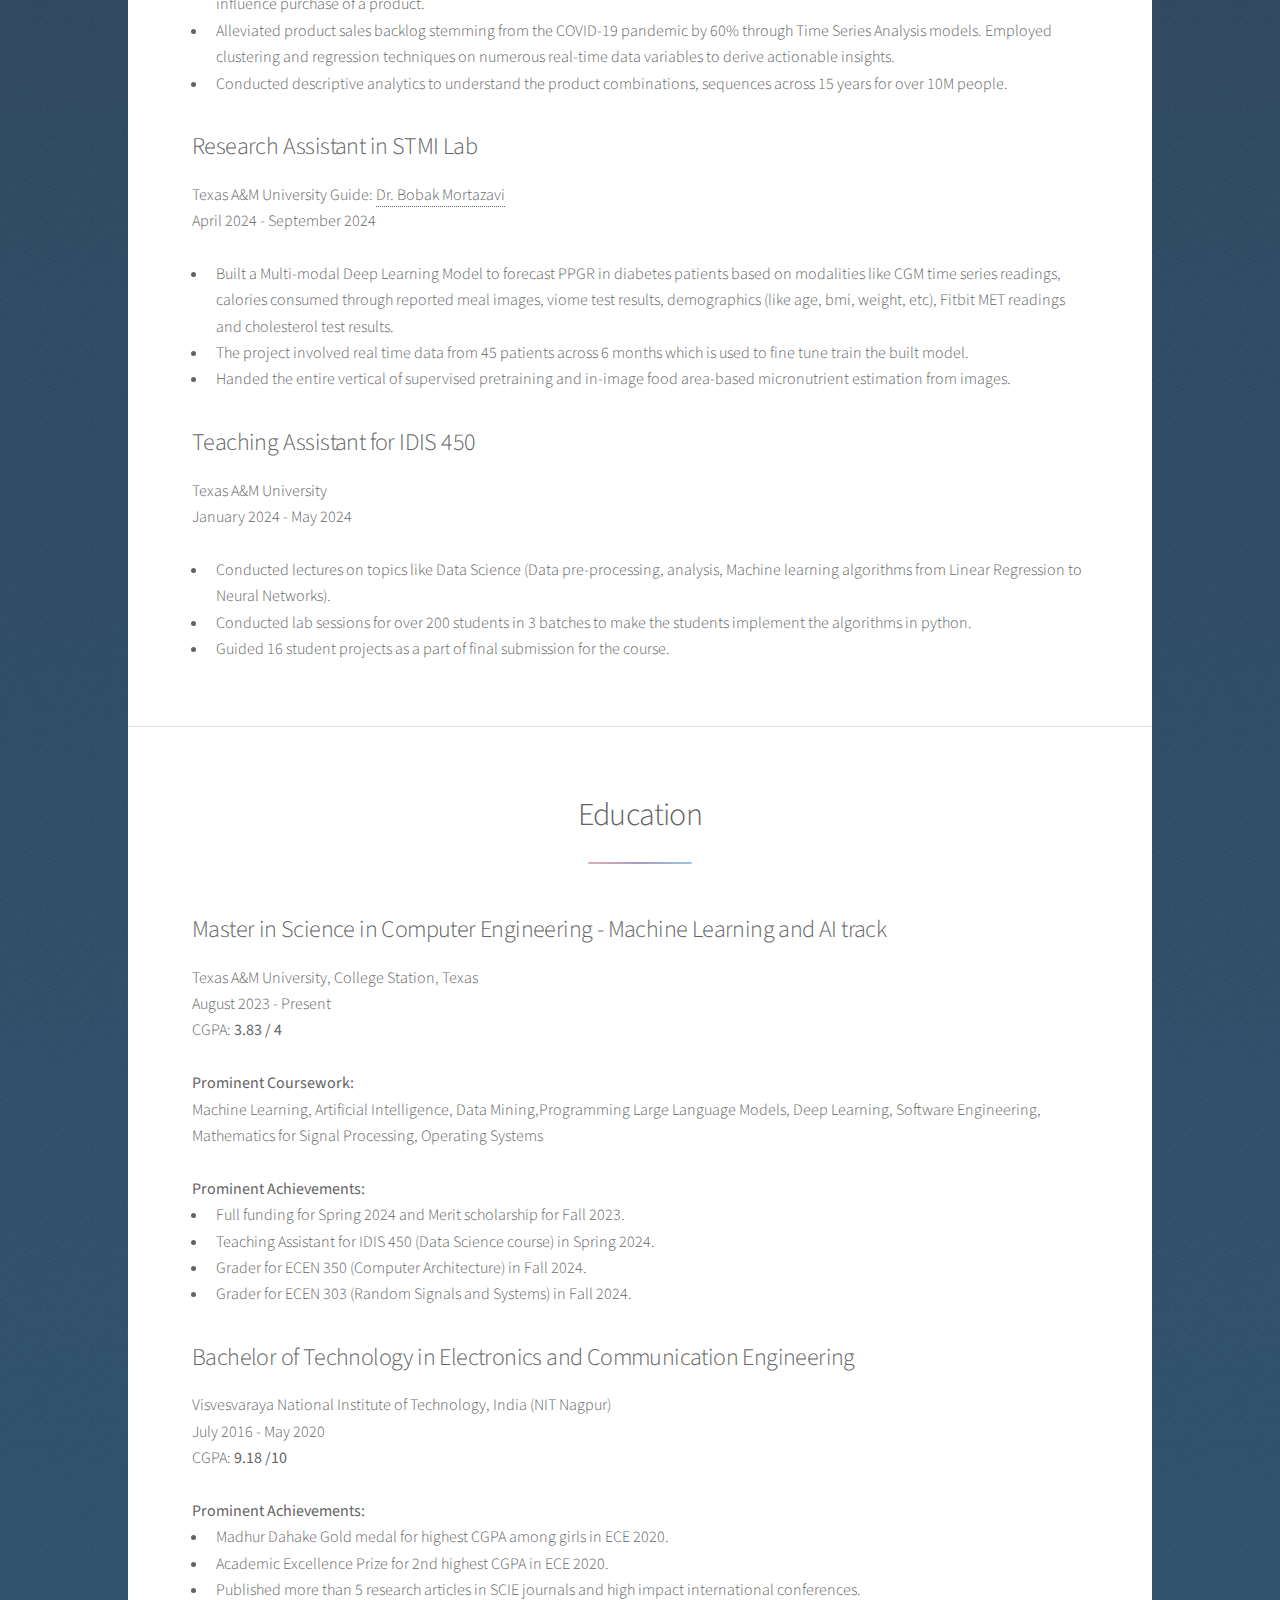
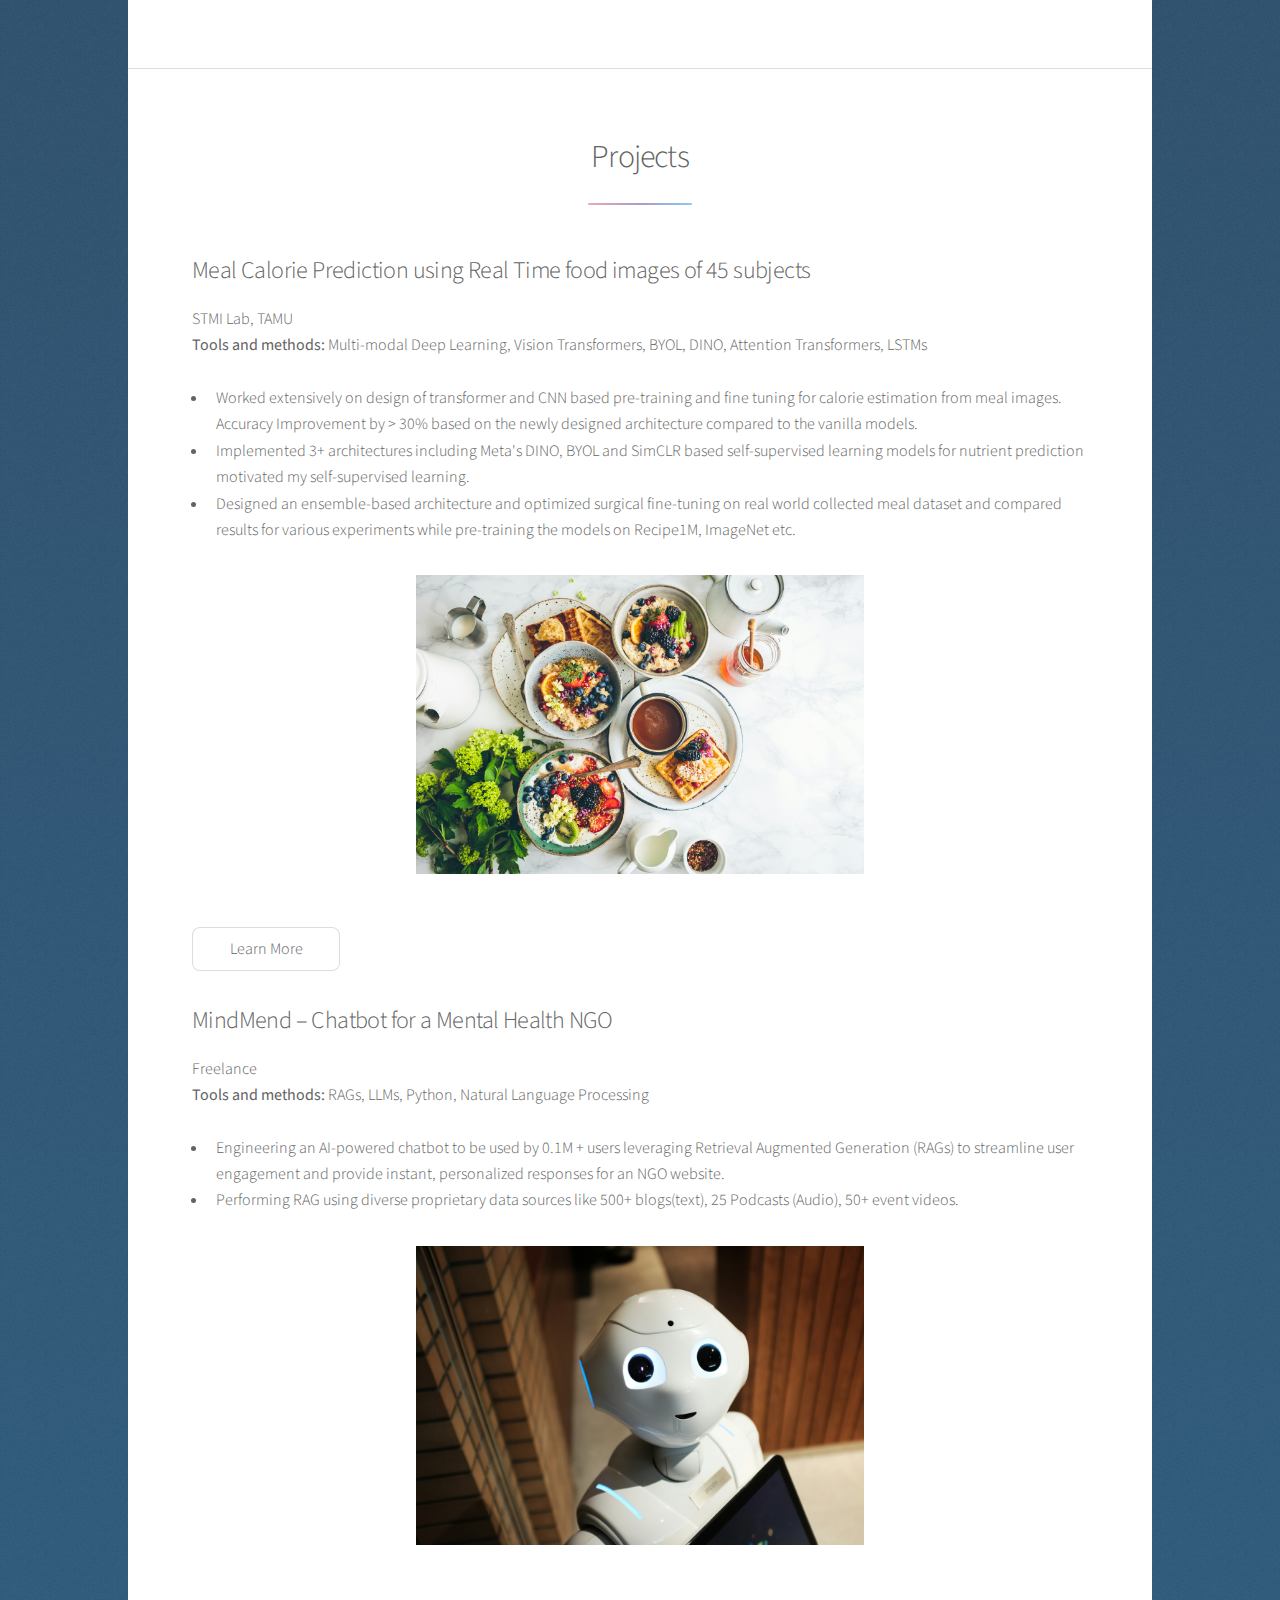
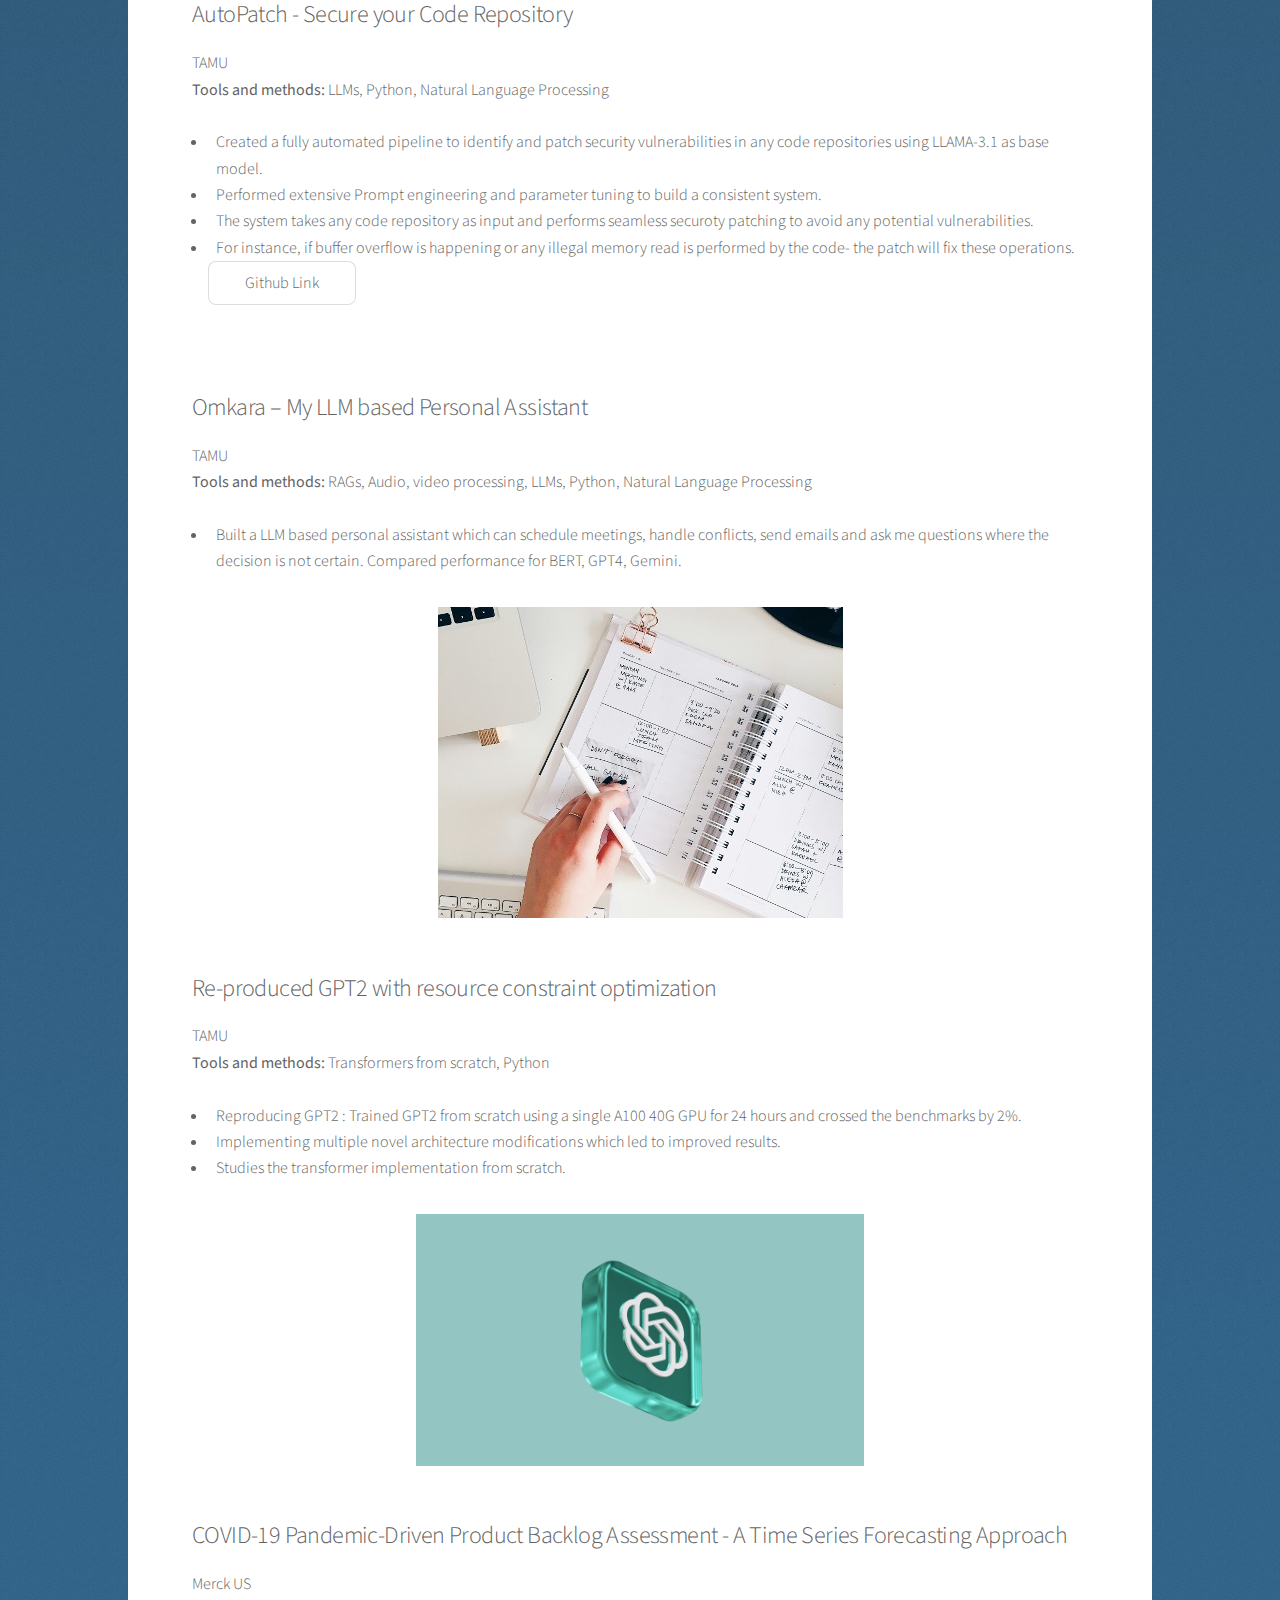
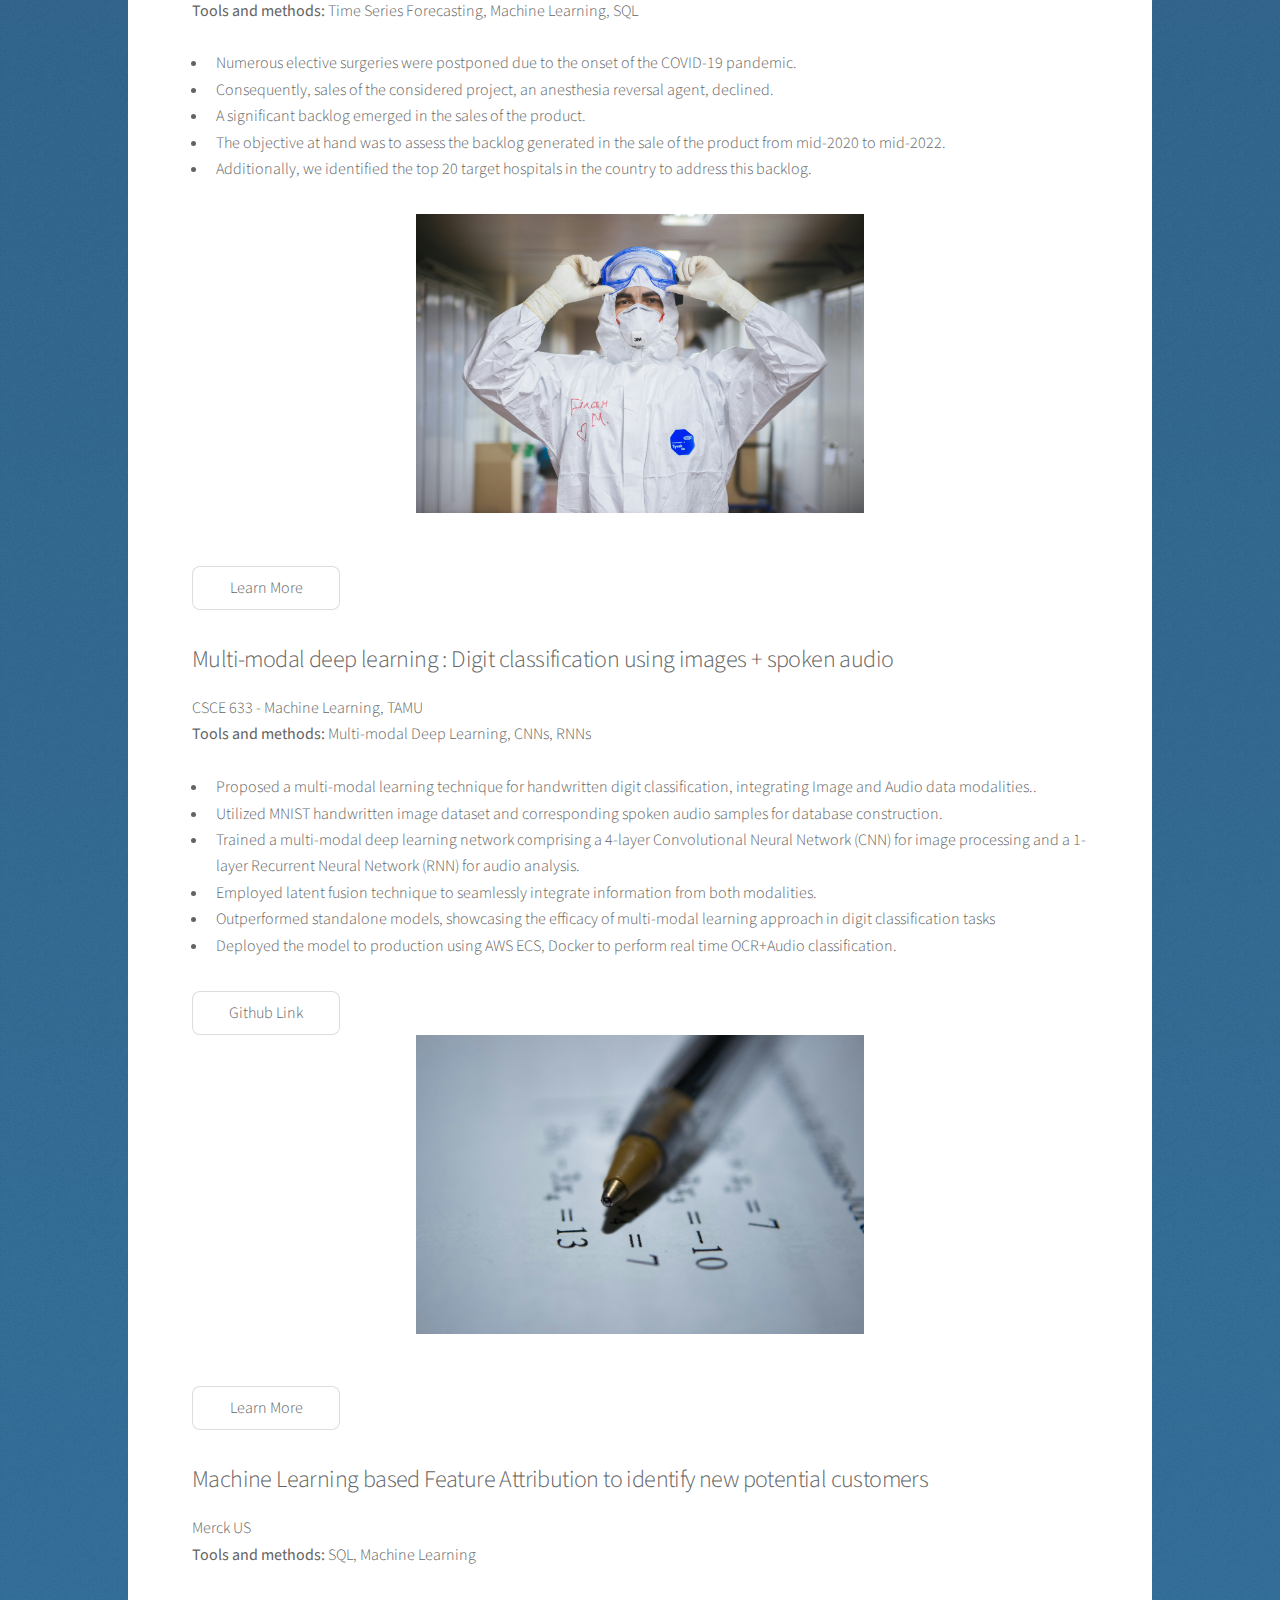
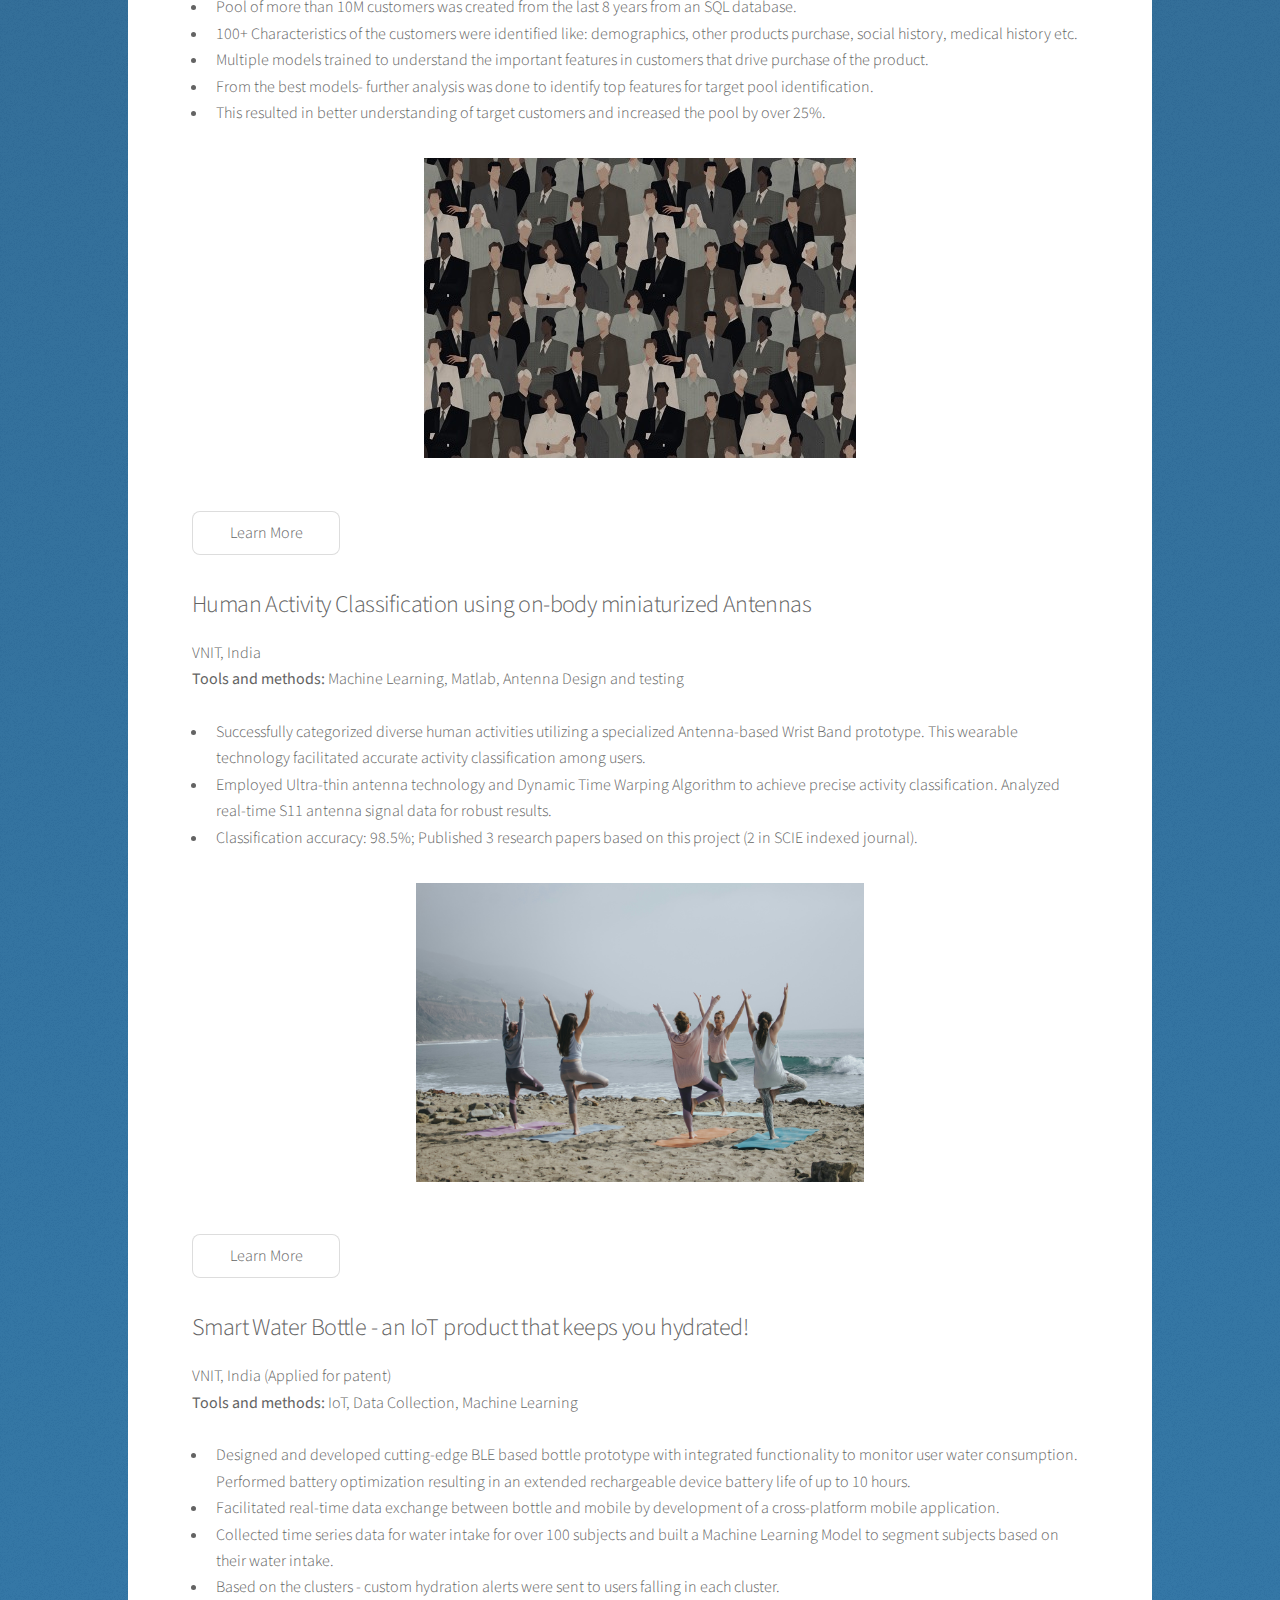
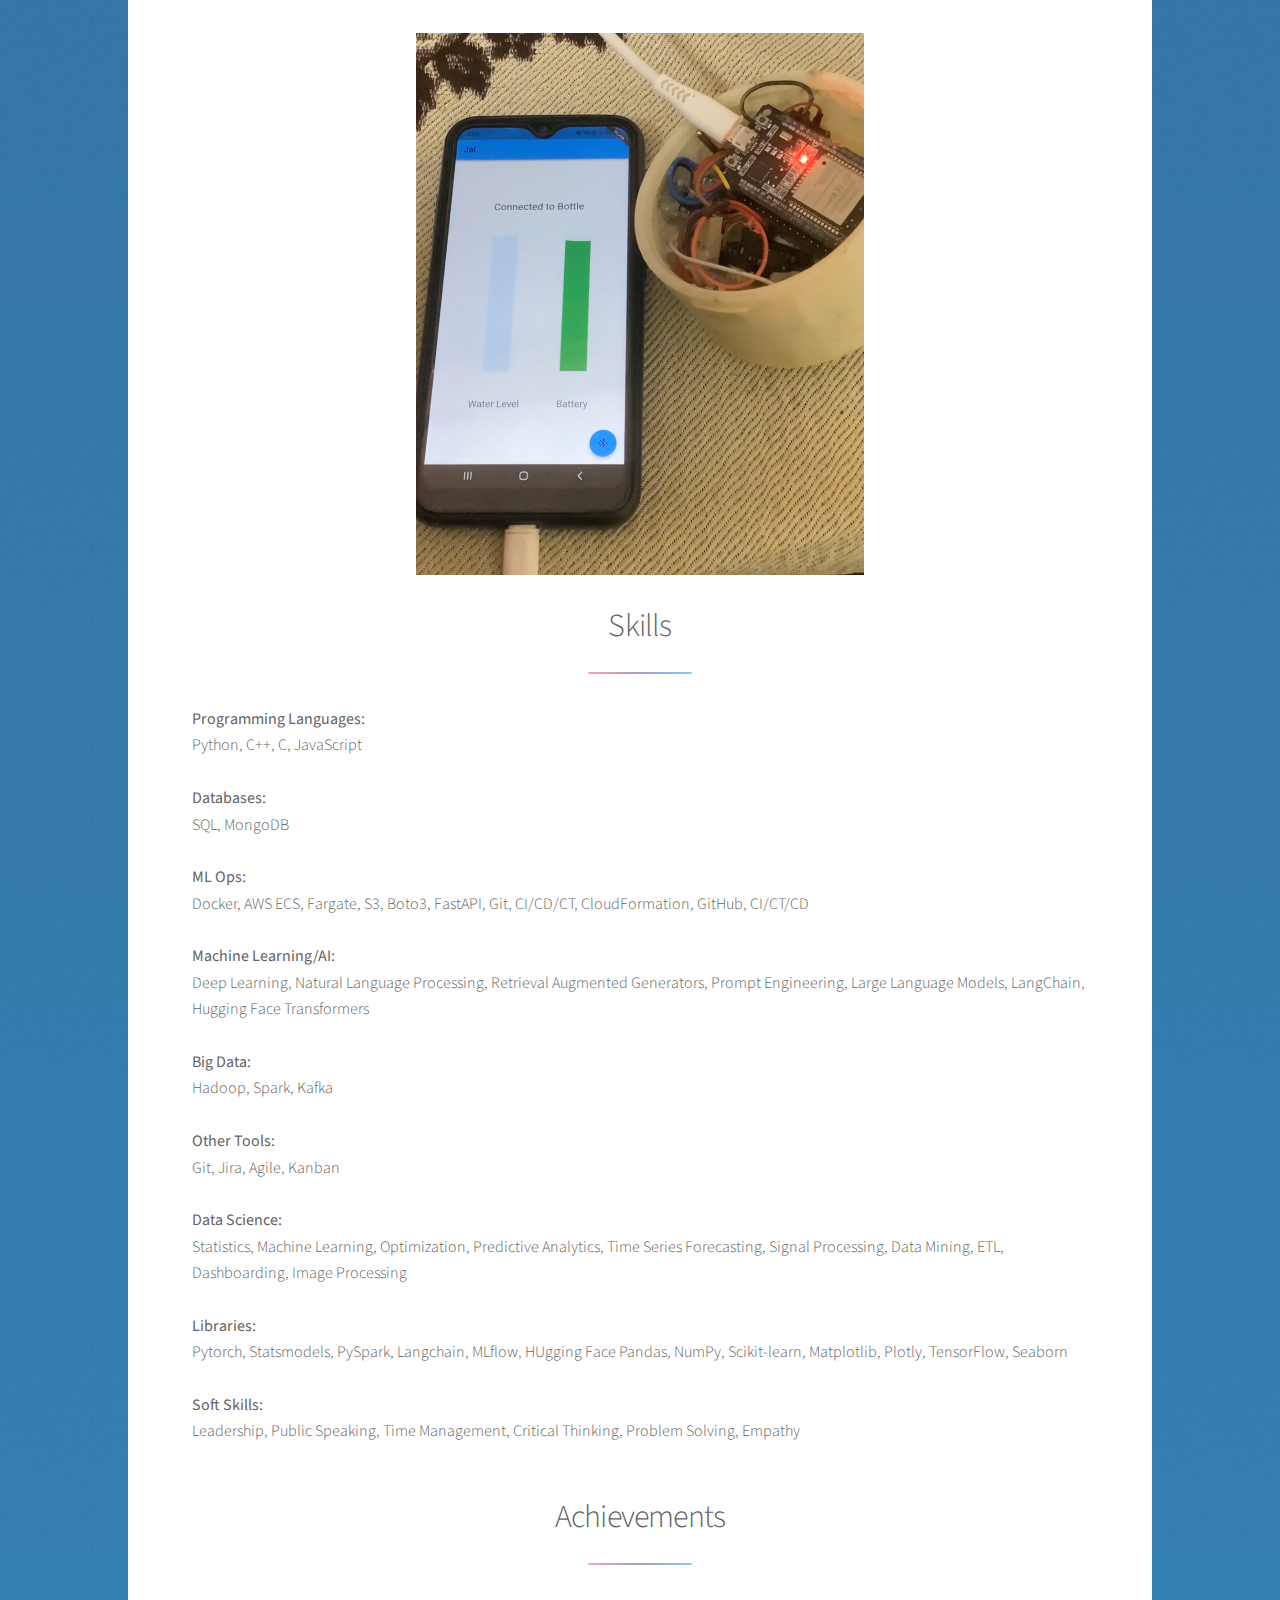
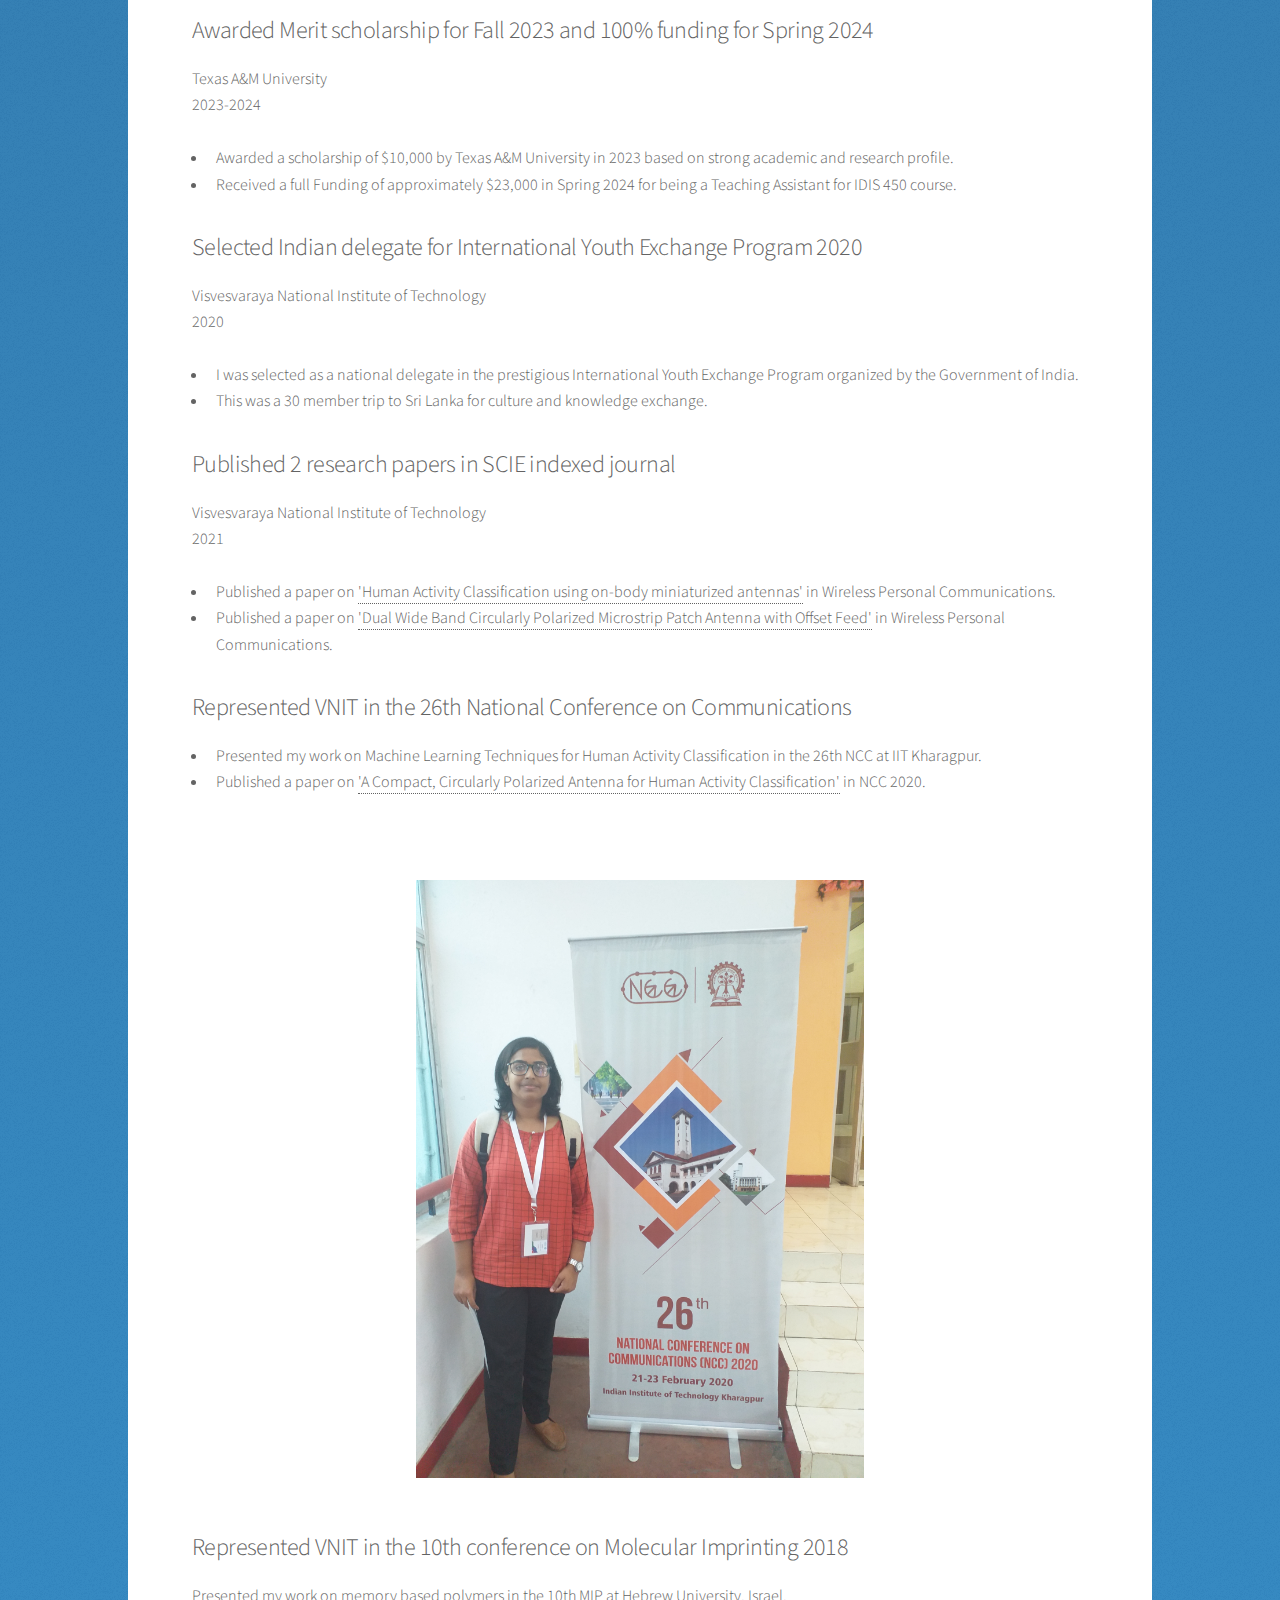
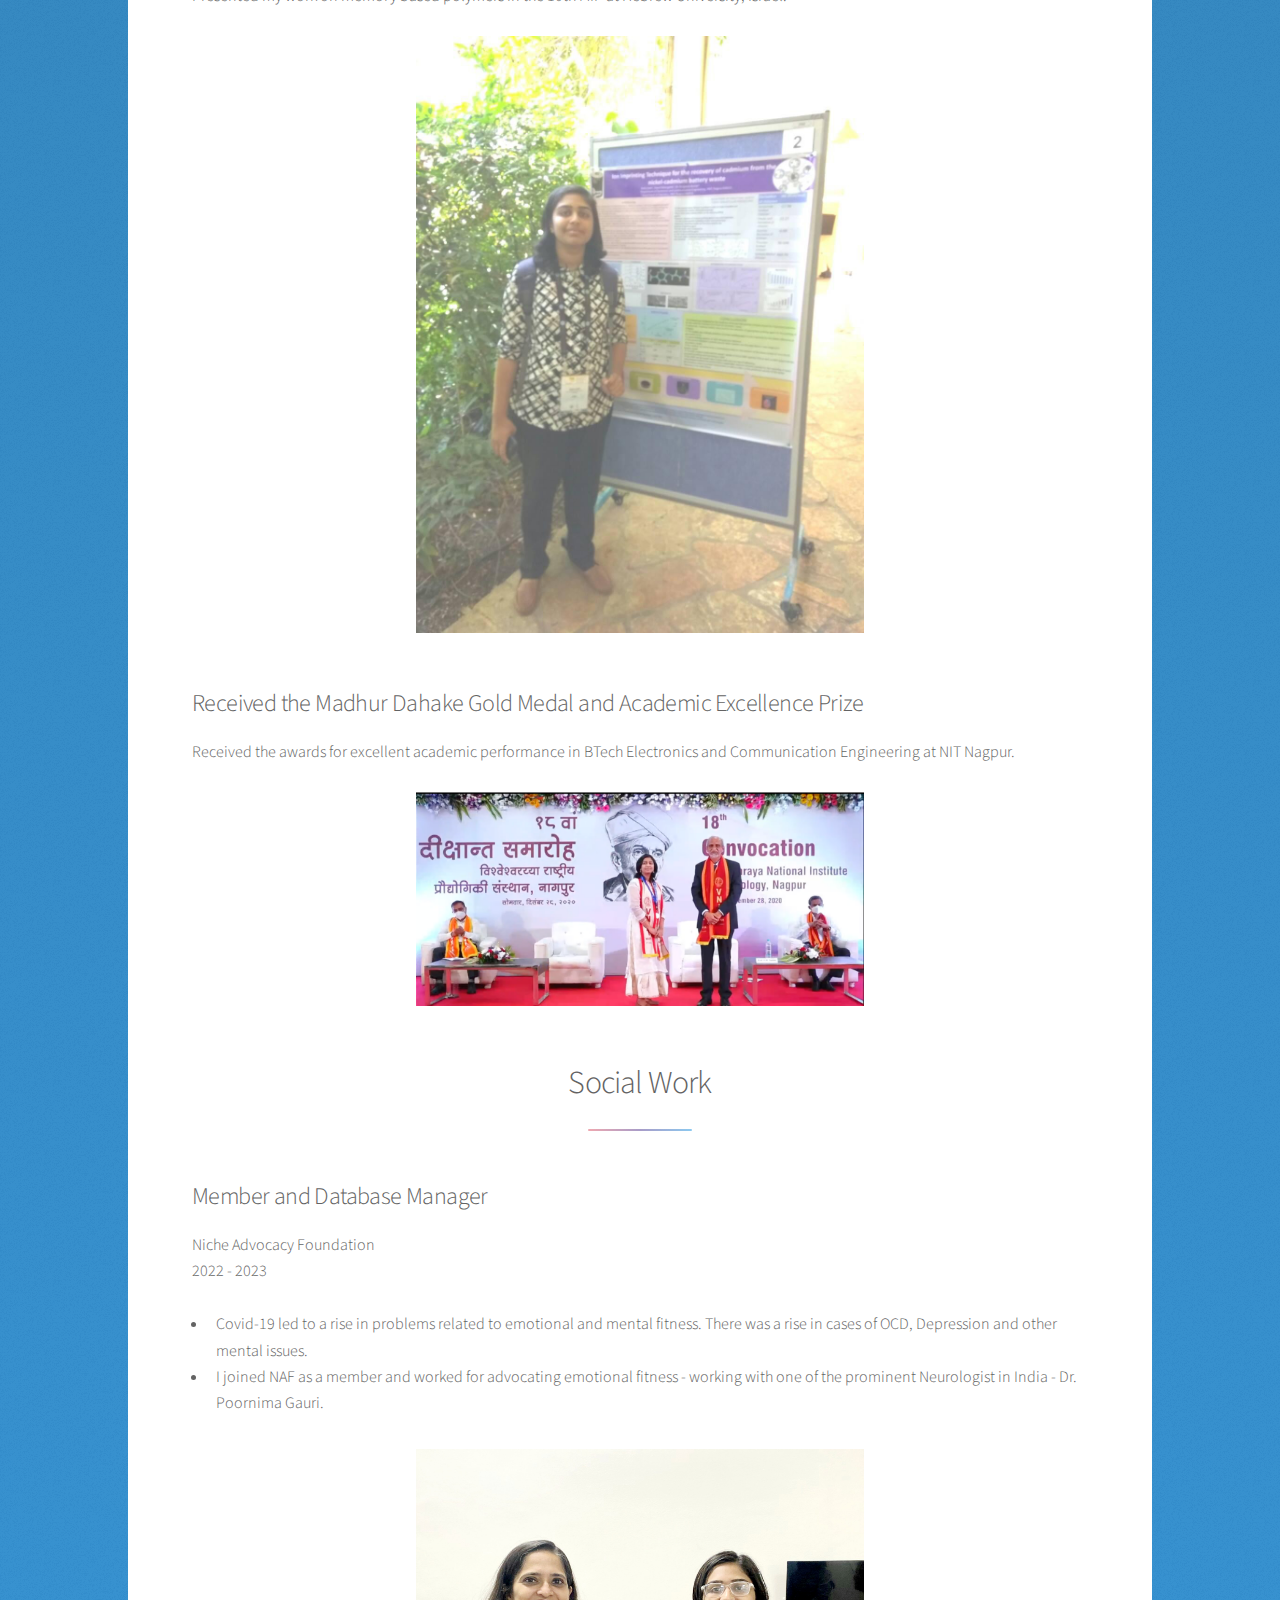
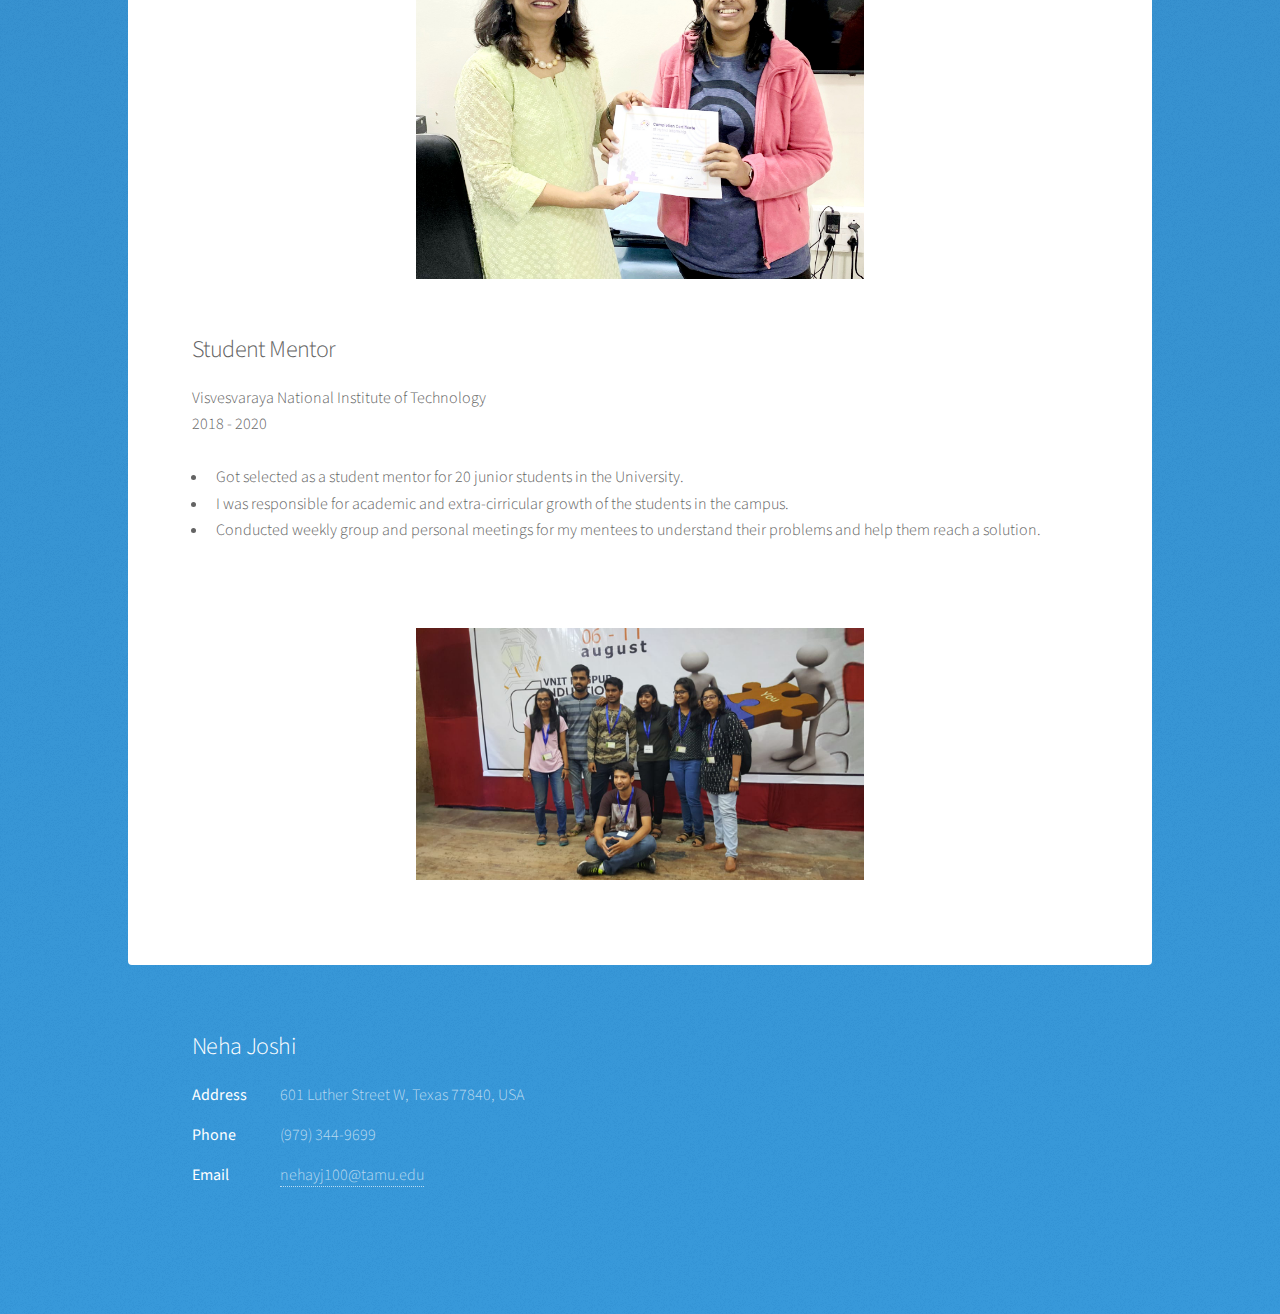
==== commit 999f996c: "done" ====
--- a/index.html
+++ b/index.html
@@ -321,7 +321,31 @@
 									<li><a href="chatbot.html" class="button">Learn More</a></li>
 								</ul> -->
 
-
+								<div style="text-align: left;">
+									<h2>Re-produced GPT2 with resource constraint optimization</h2>
+									TAMU
+									<br/>
+									<strong>Tools and methods: </strong> Transformers from scratch, Python
+									<br/><br/>
+
+									<ul>
+										<li>Reproducing GPT2 : Trained GPT2 from scratch using a single A100 40G GPU for 24 hours and crossed the benchmarks by 2%.</li>
+										<li>Implementing multiple novel architecture modifications which led to improved results.</li>
+										<li> Studies the transformer implementation from scratch.</li>
+										<!-- <a href="https://github.com/nehayj100/LLMs-PoV" class="button">Github Link</a> -->
+										
+									</ul>
+								</div>
+
+								<span class="image_custom_projects"><img src="images/gpt.jpg" alt="" /></span>
+
+								<br>
+								<br>
+								<!-- <ul class="actions">
+									<li><a href="chatbot.html" class="button">Learn More</a></li>
+								</ul> -->
+
+								
 
 
 
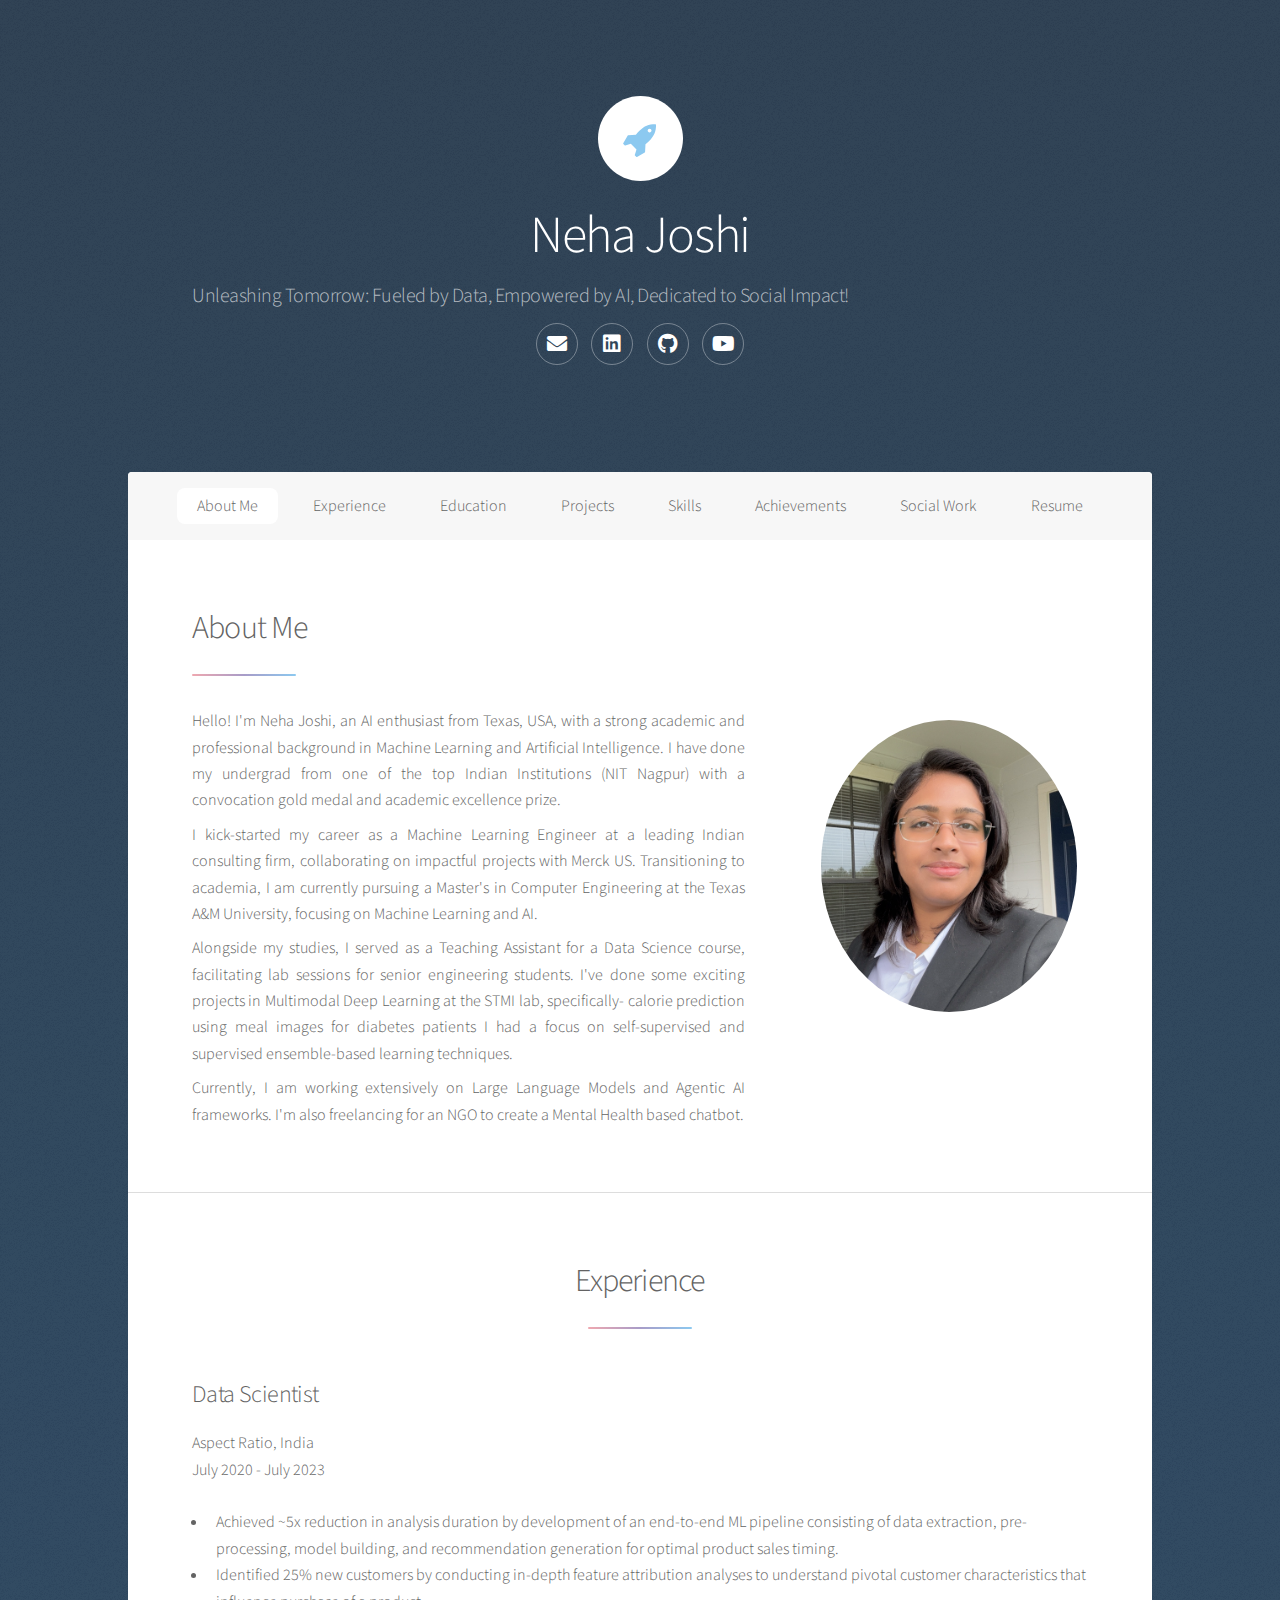
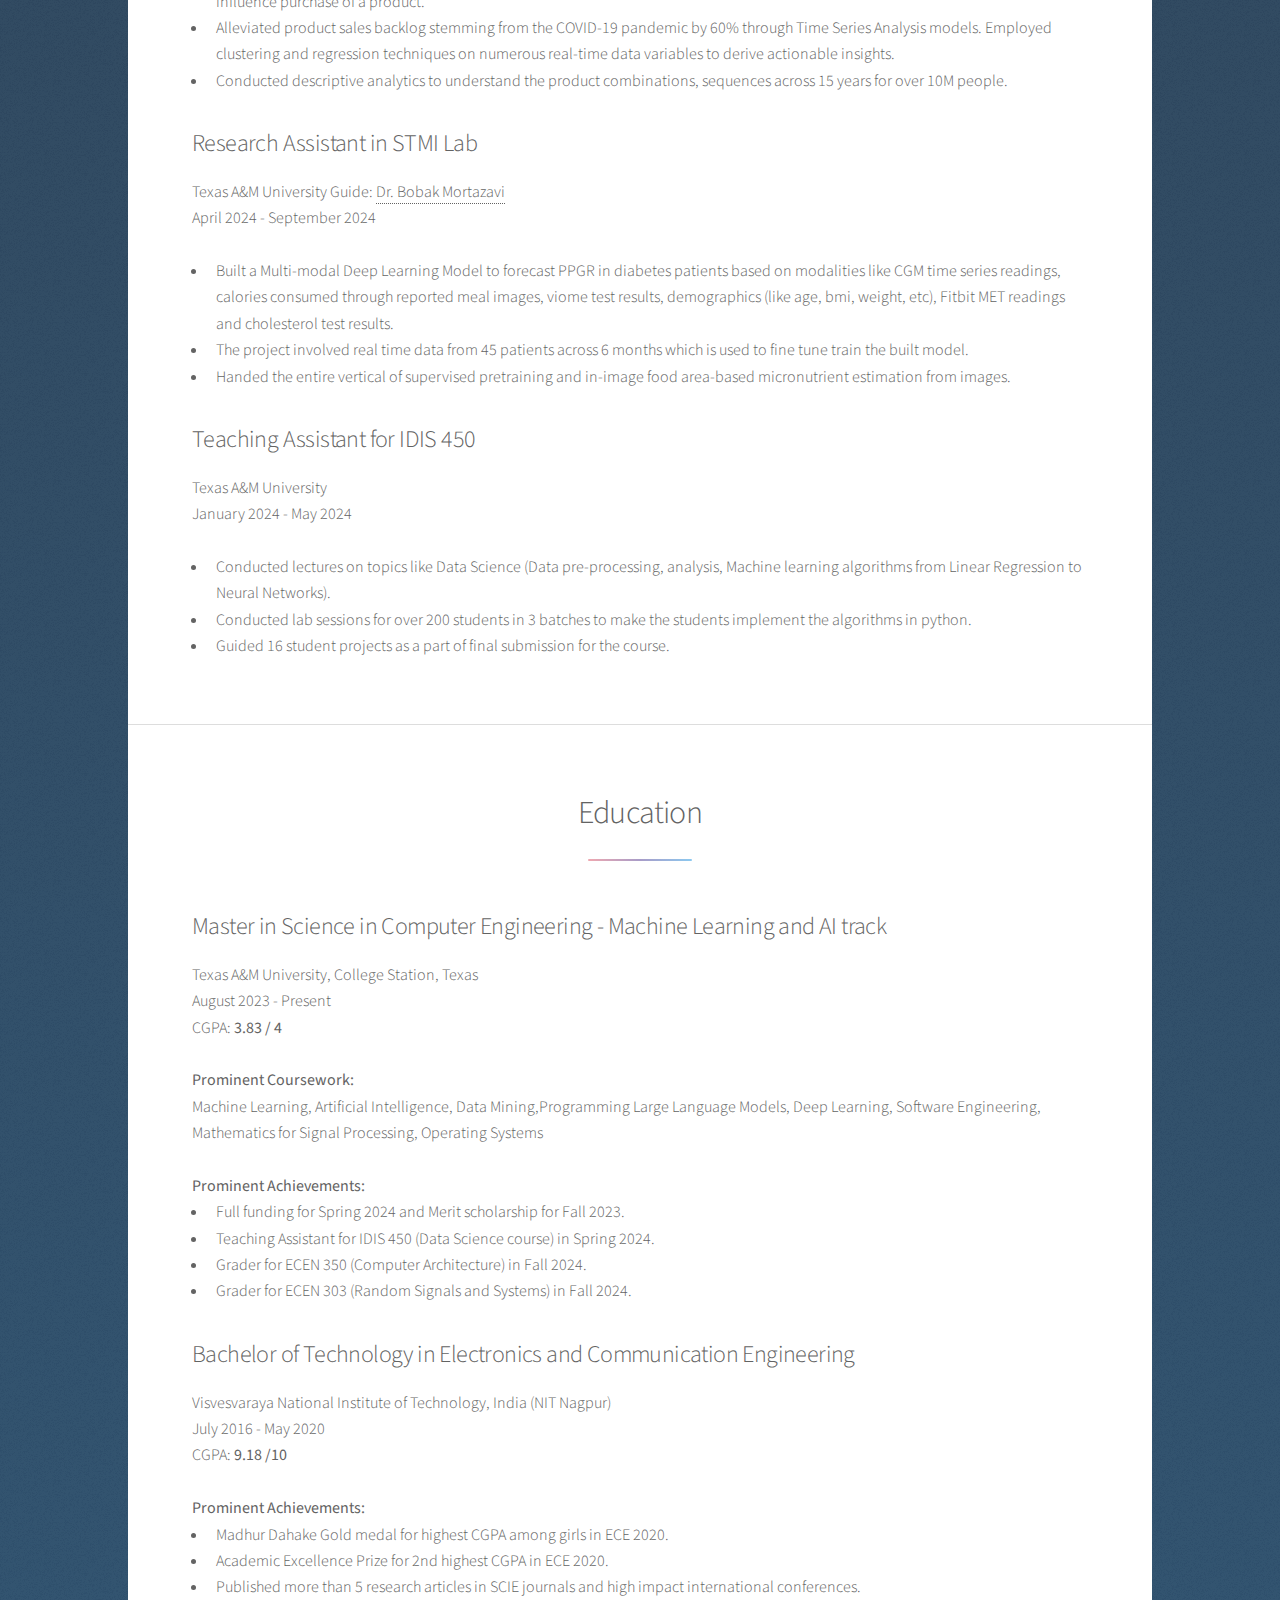
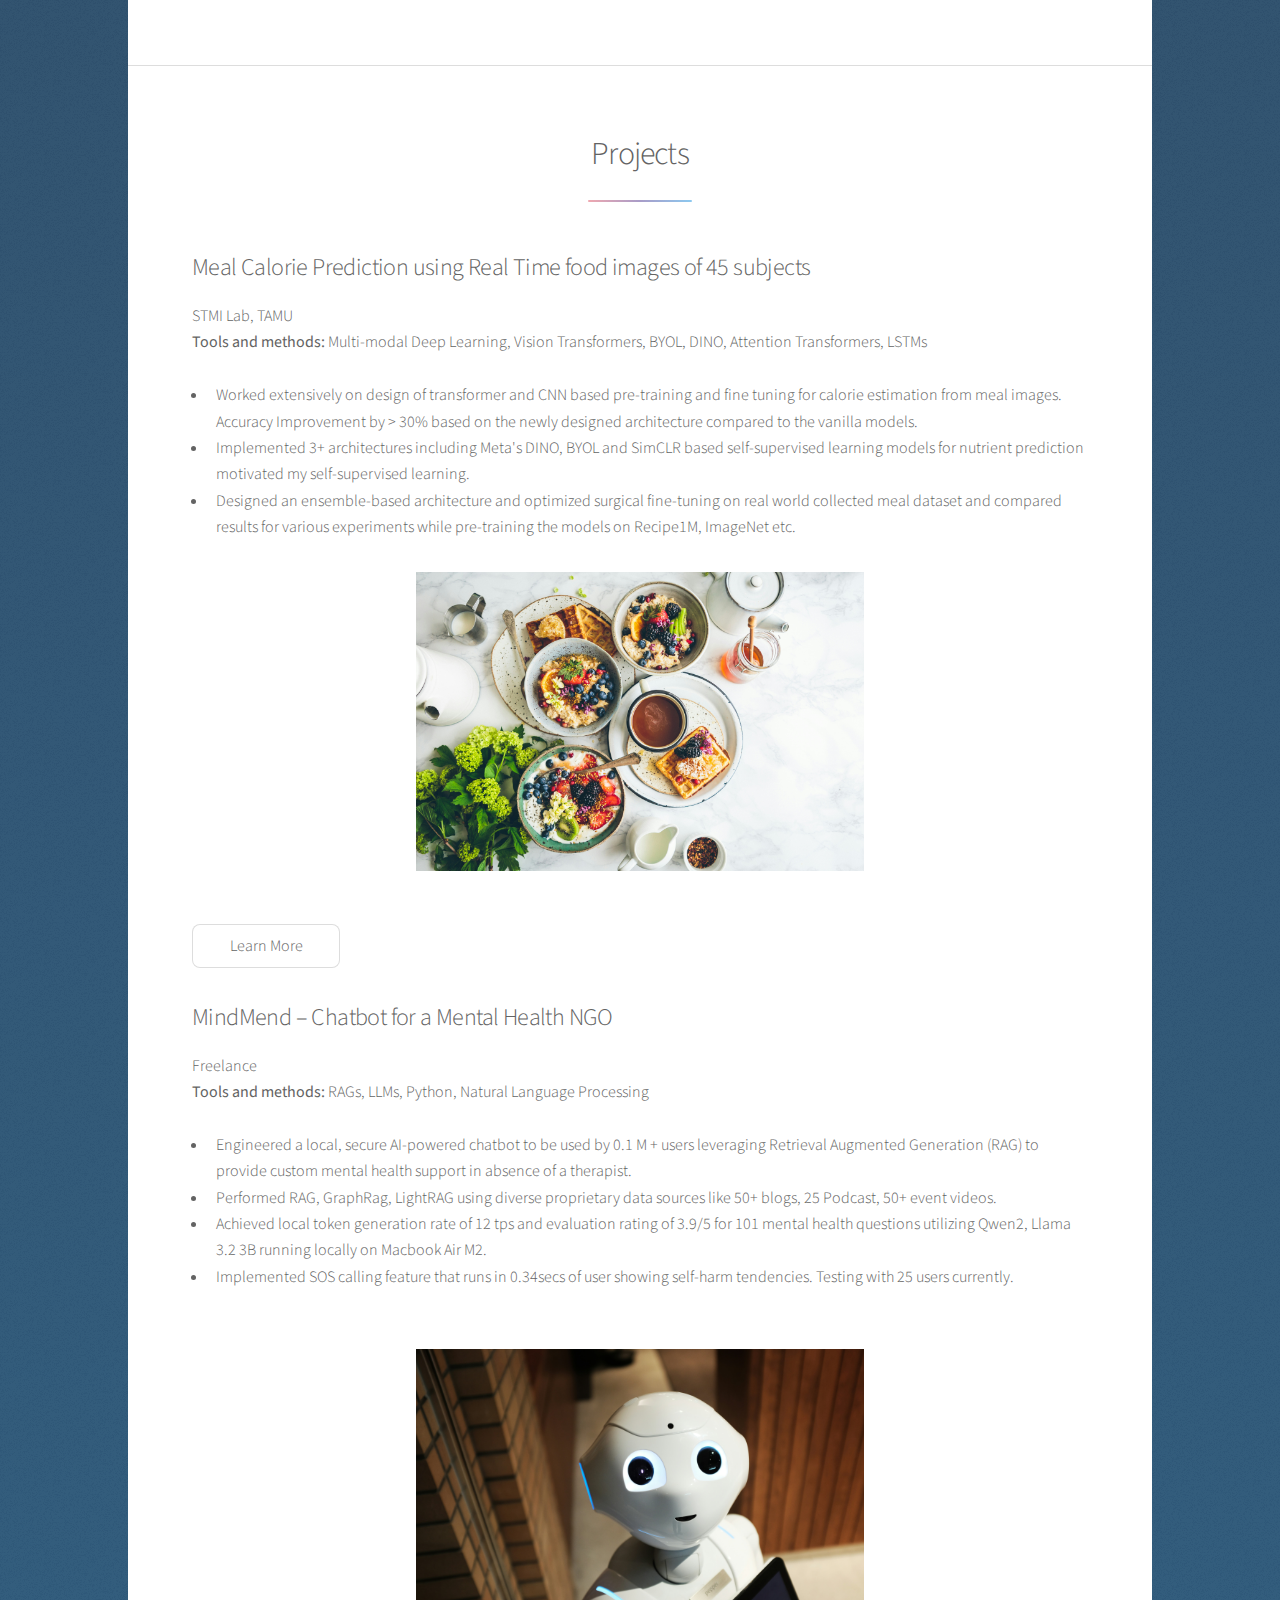
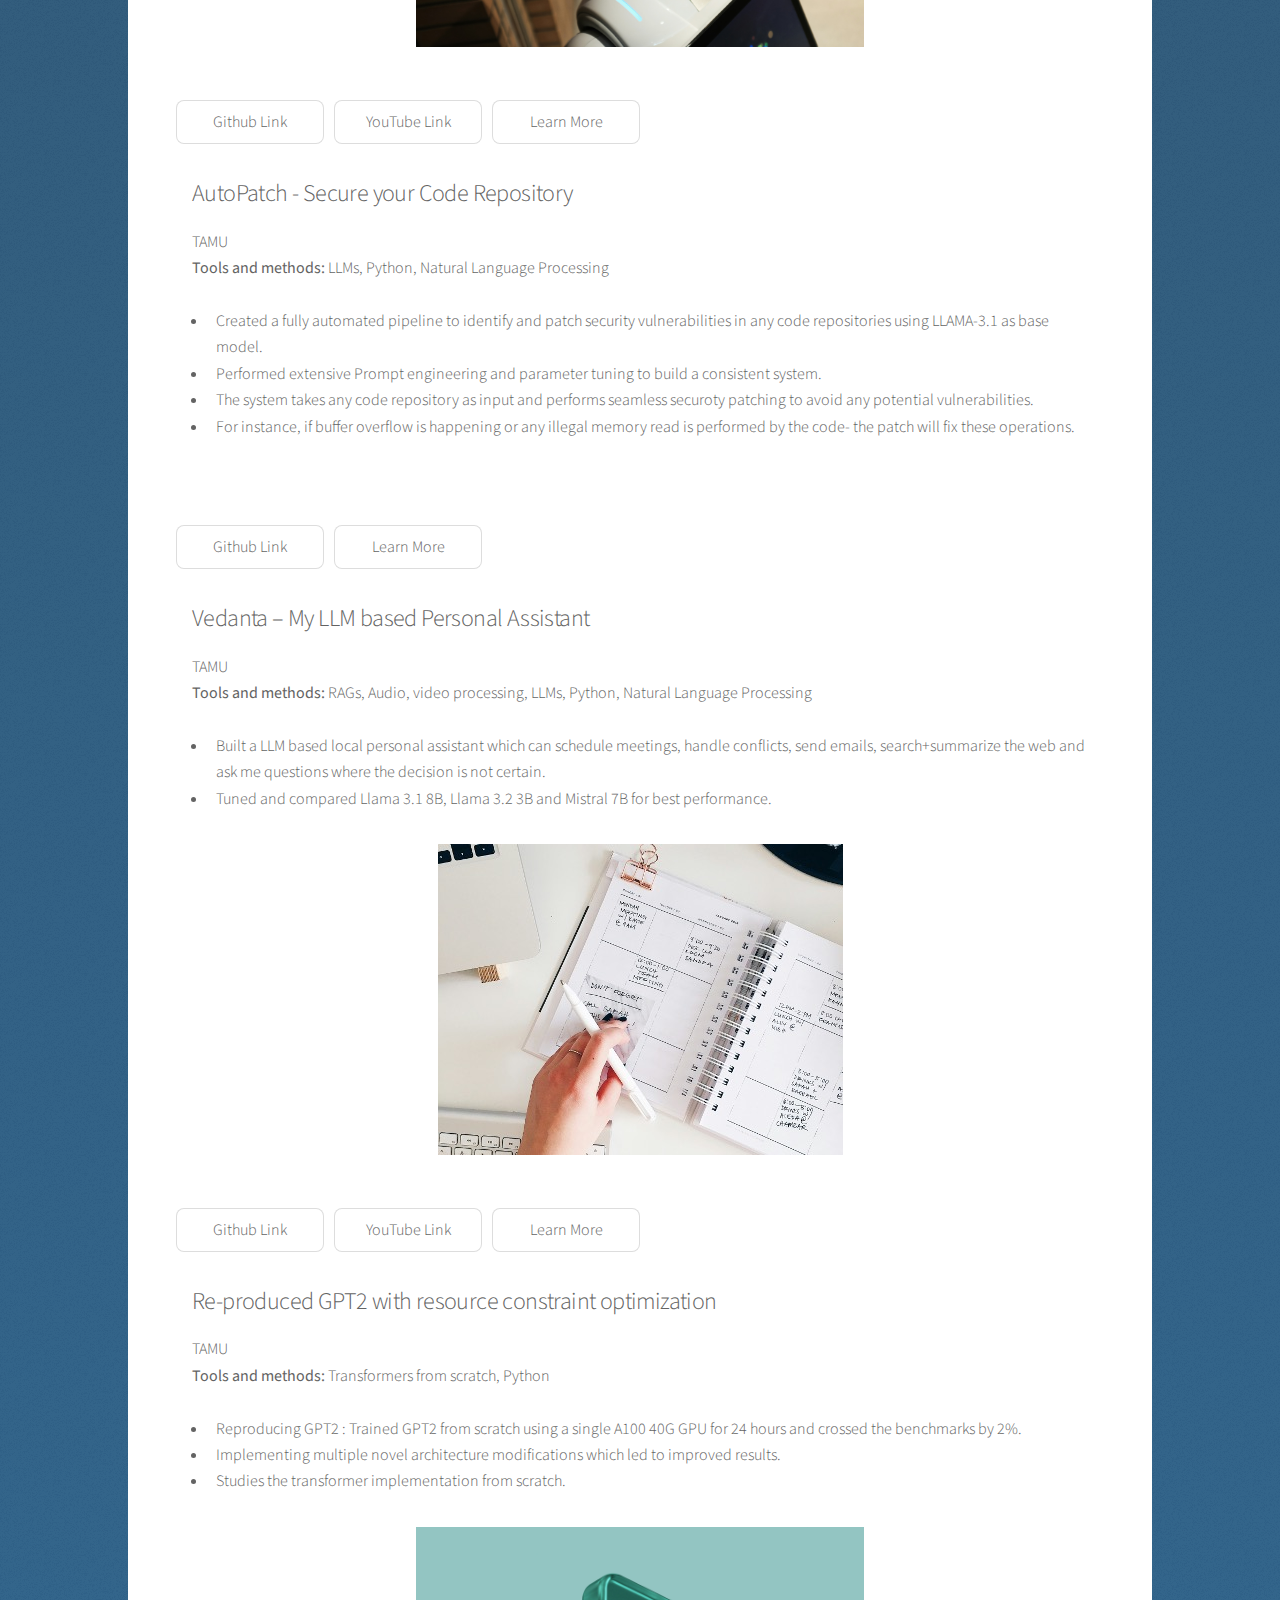
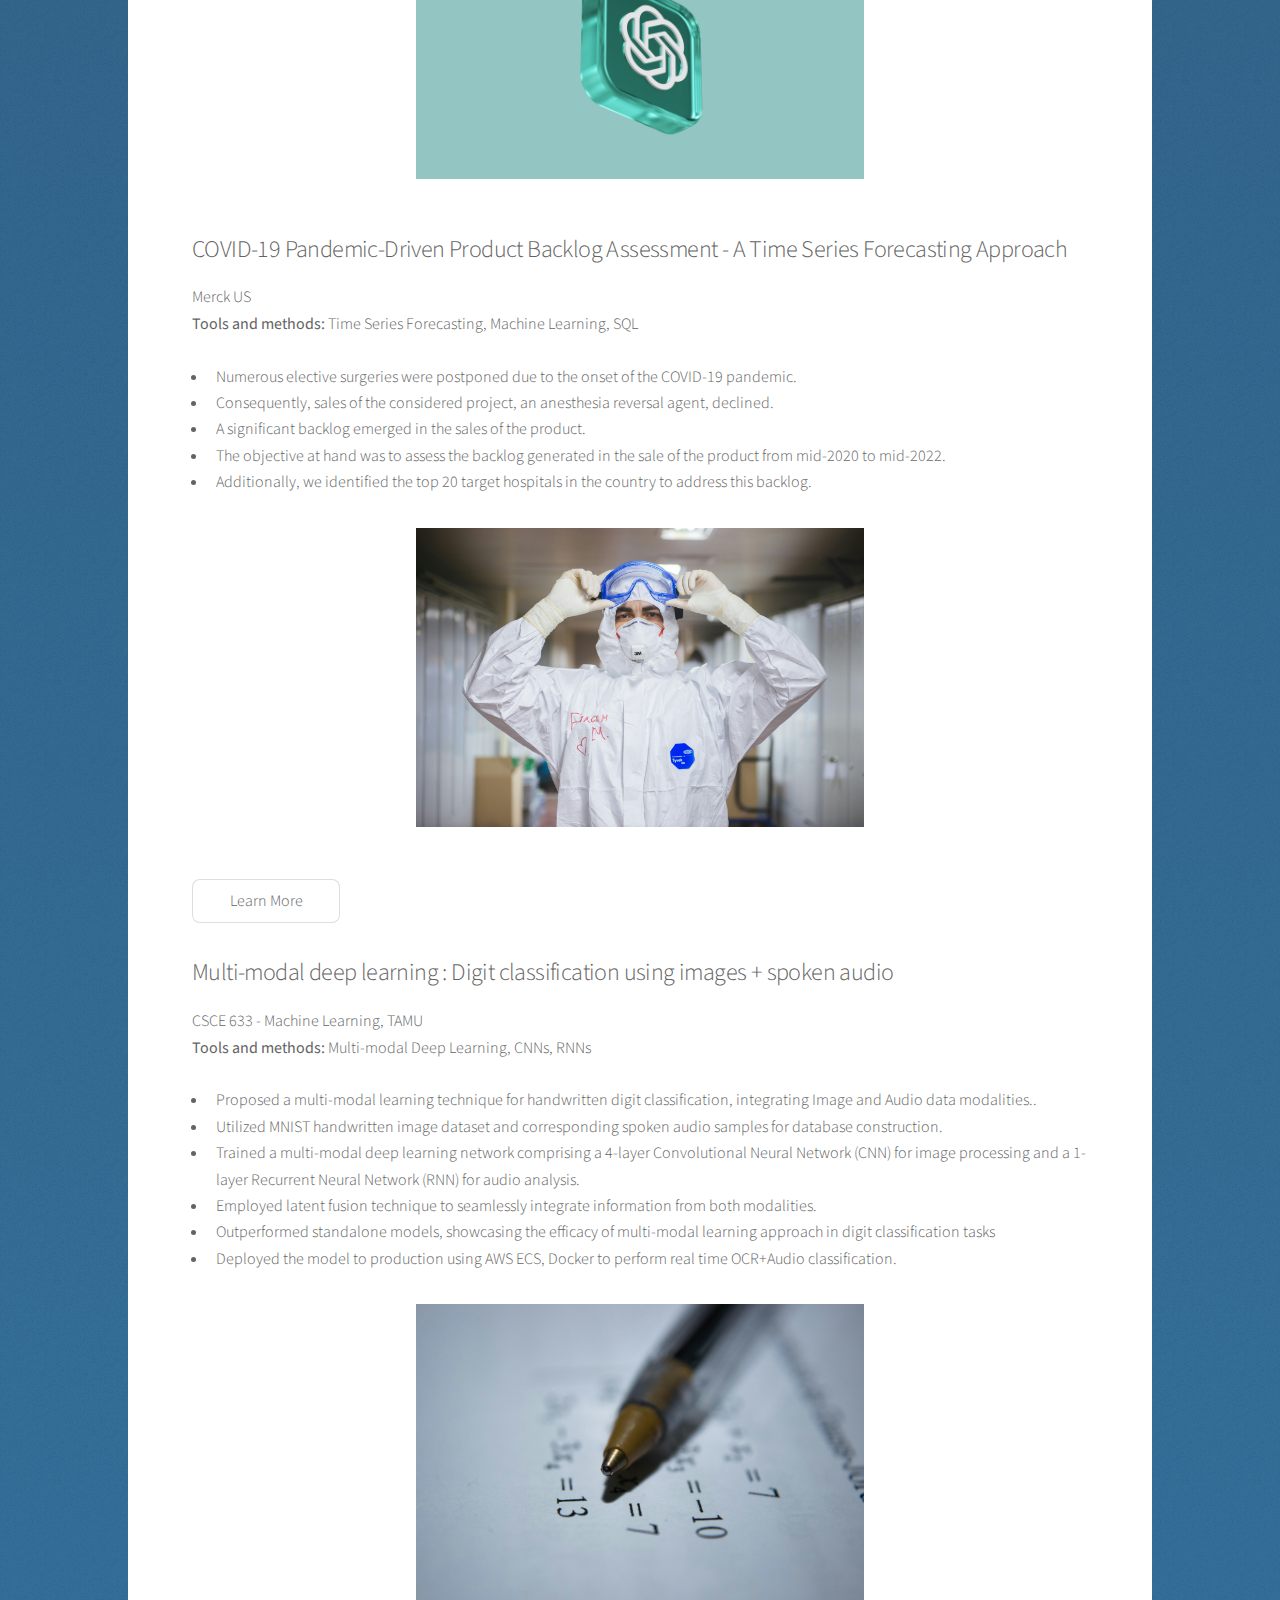
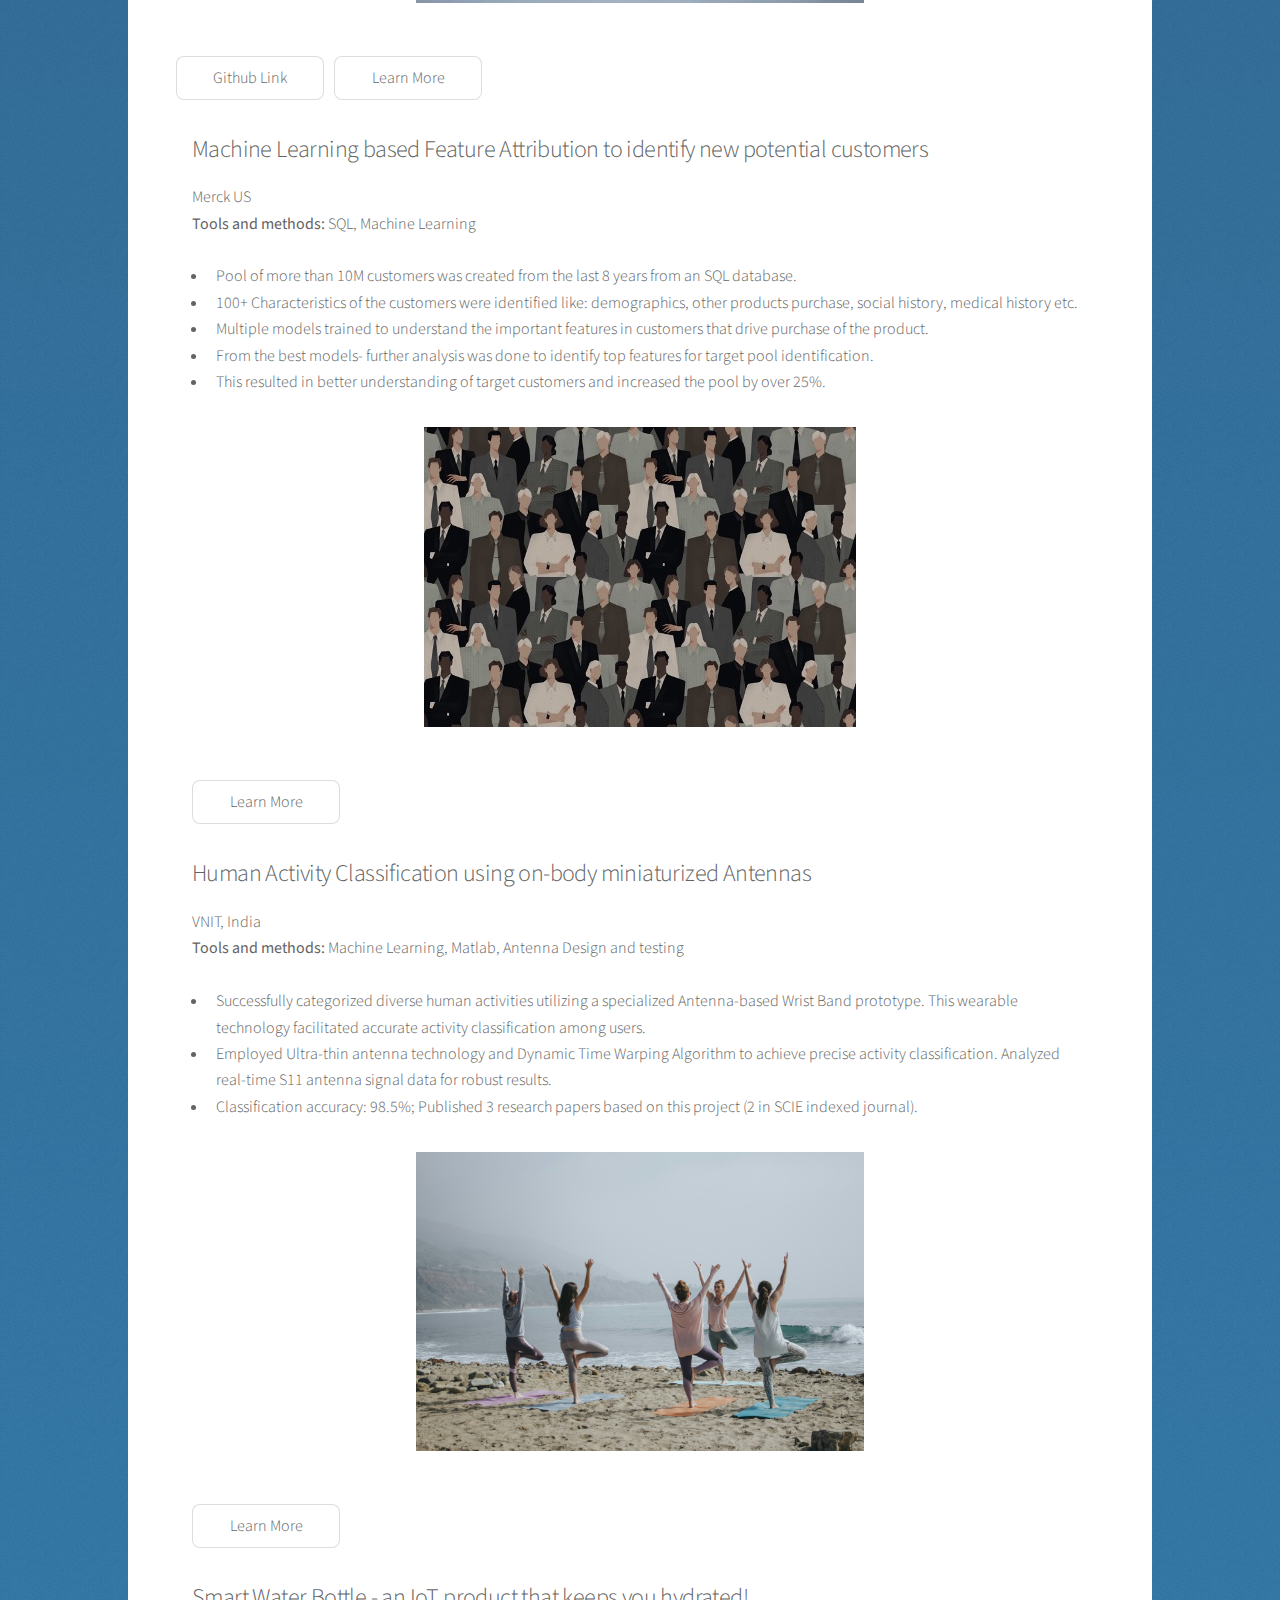
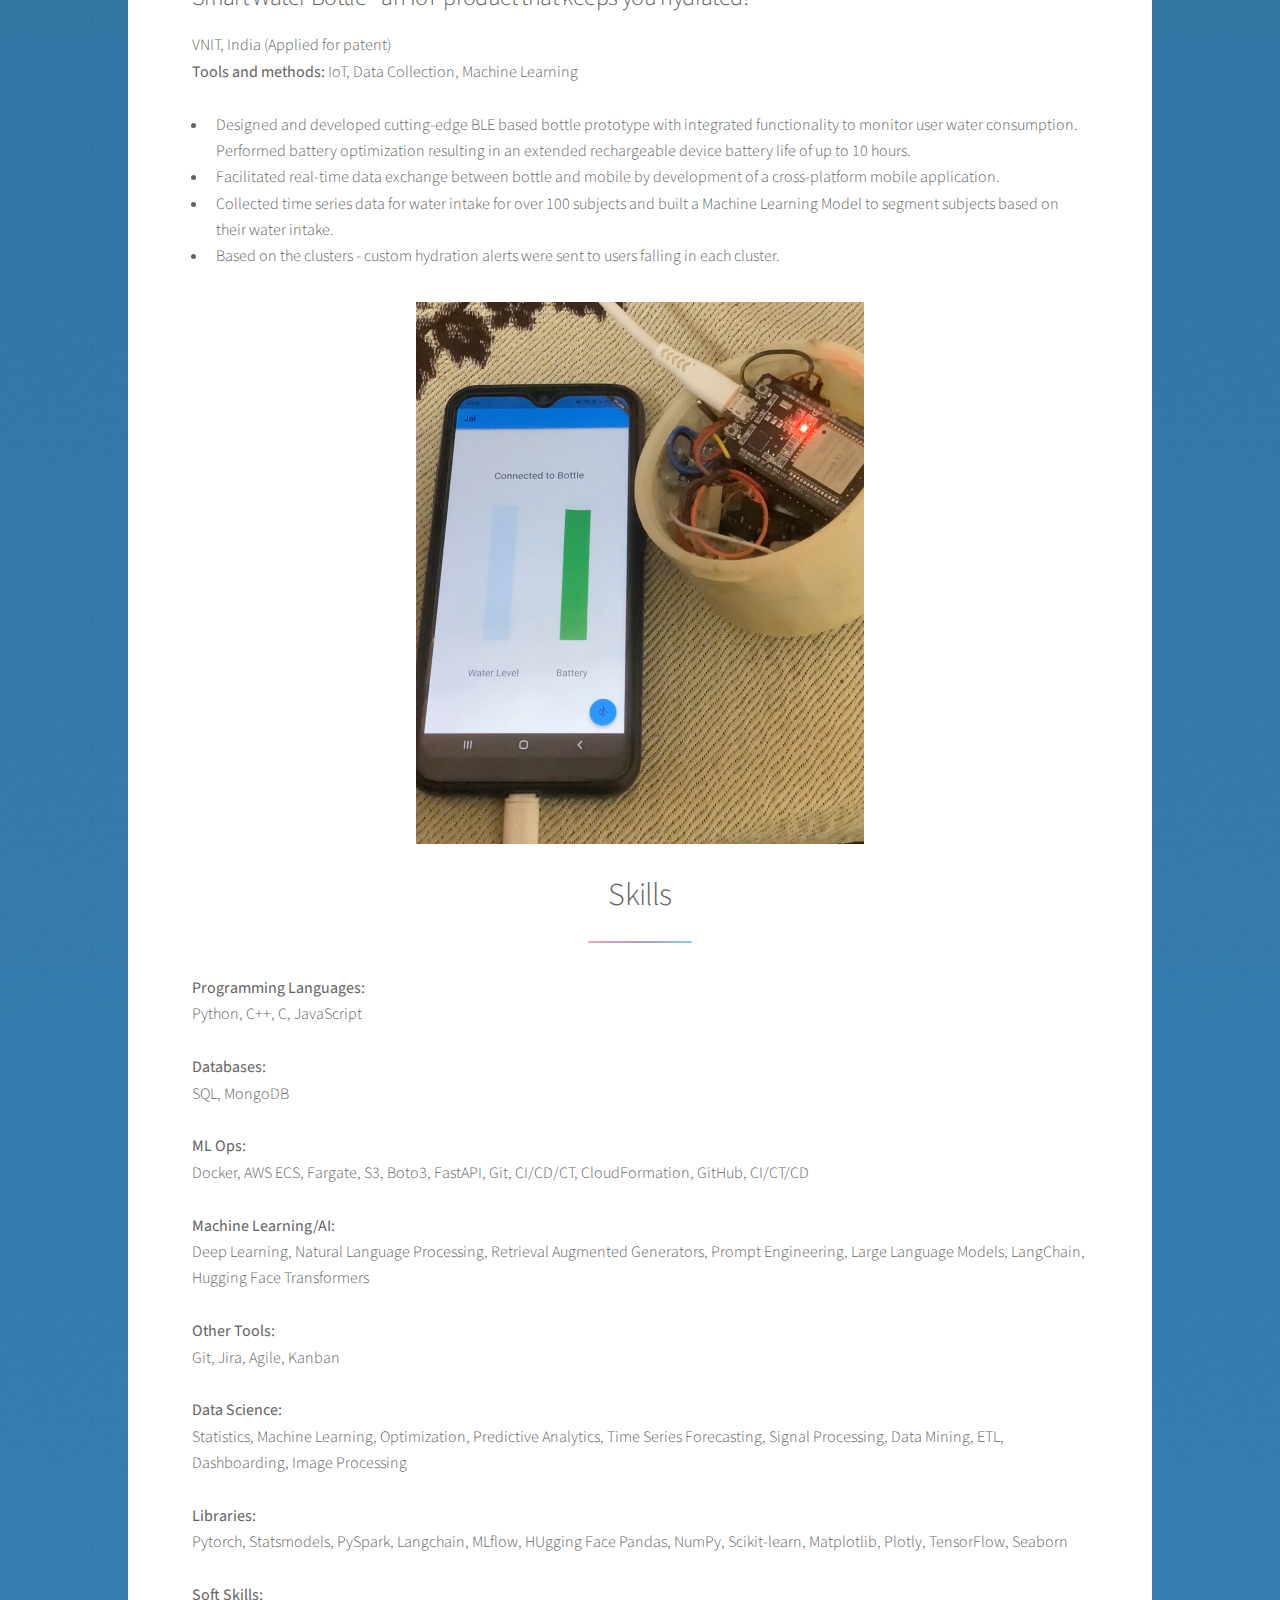
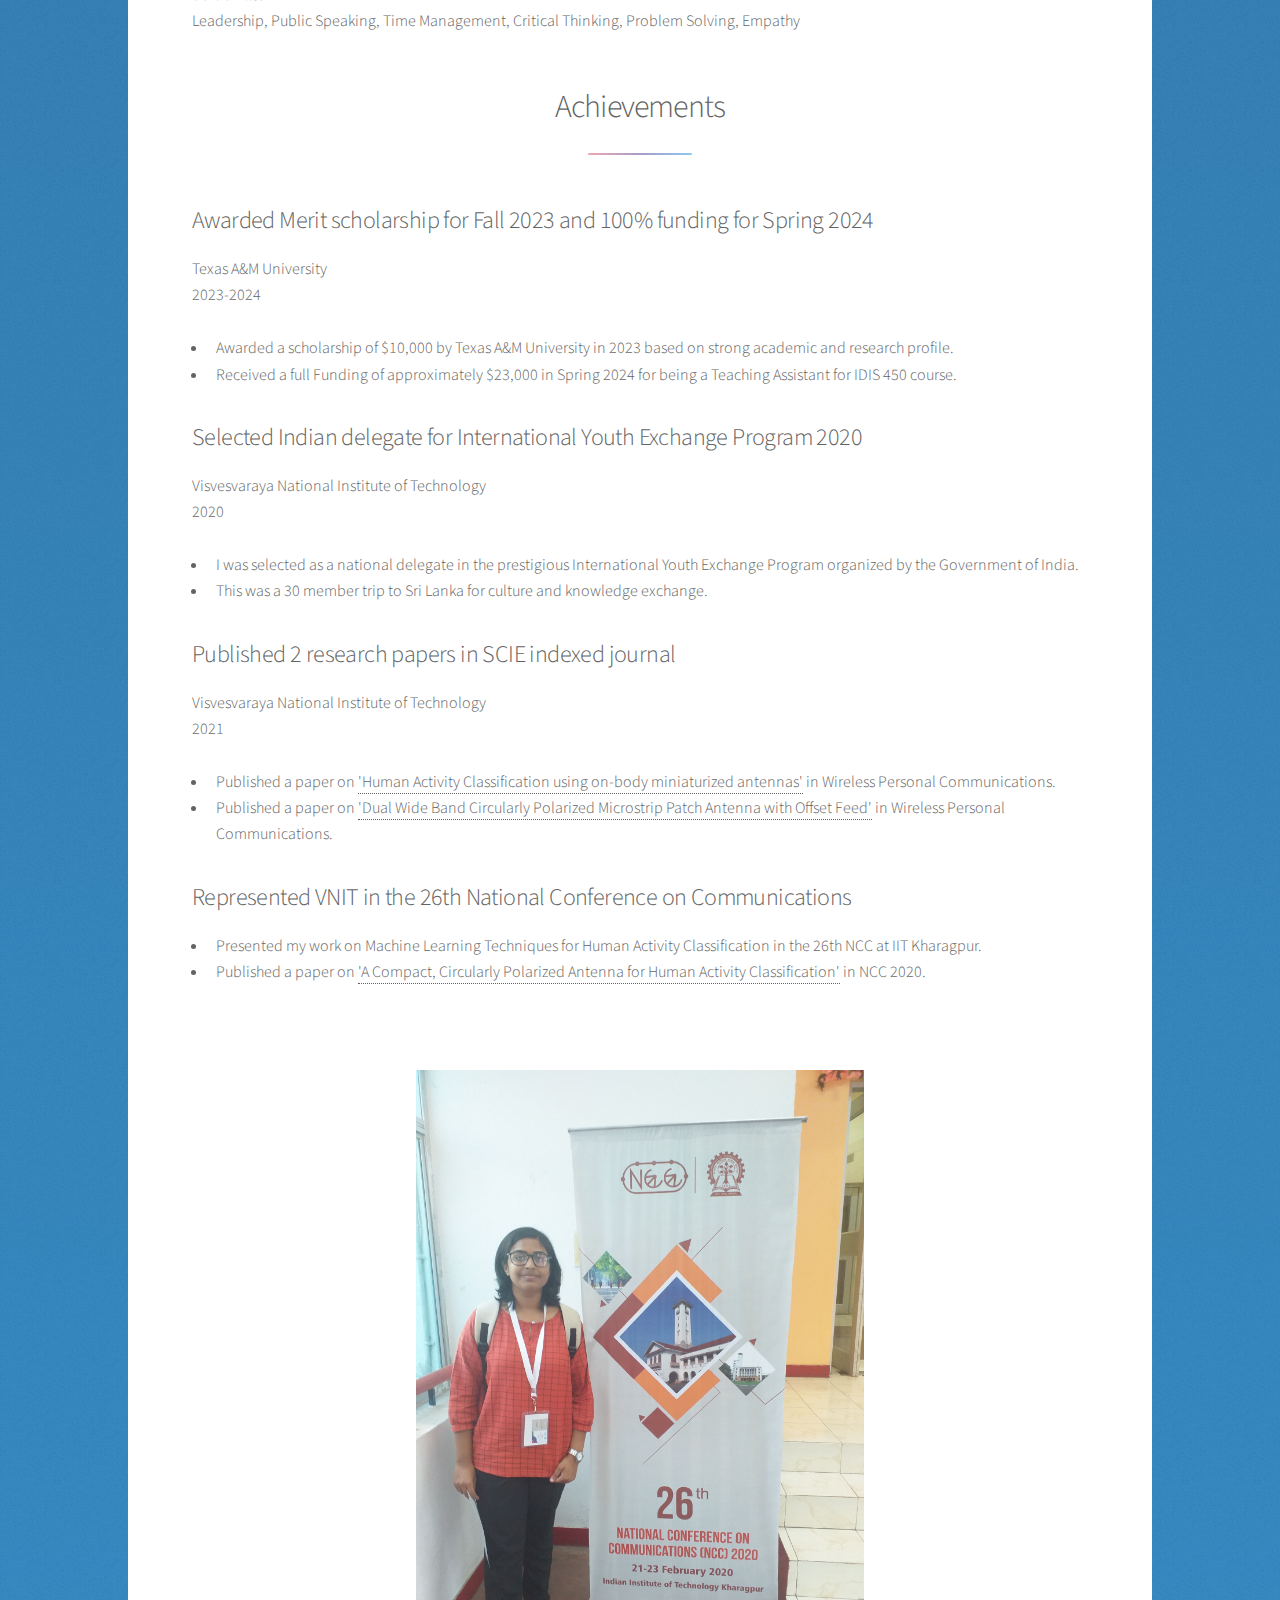
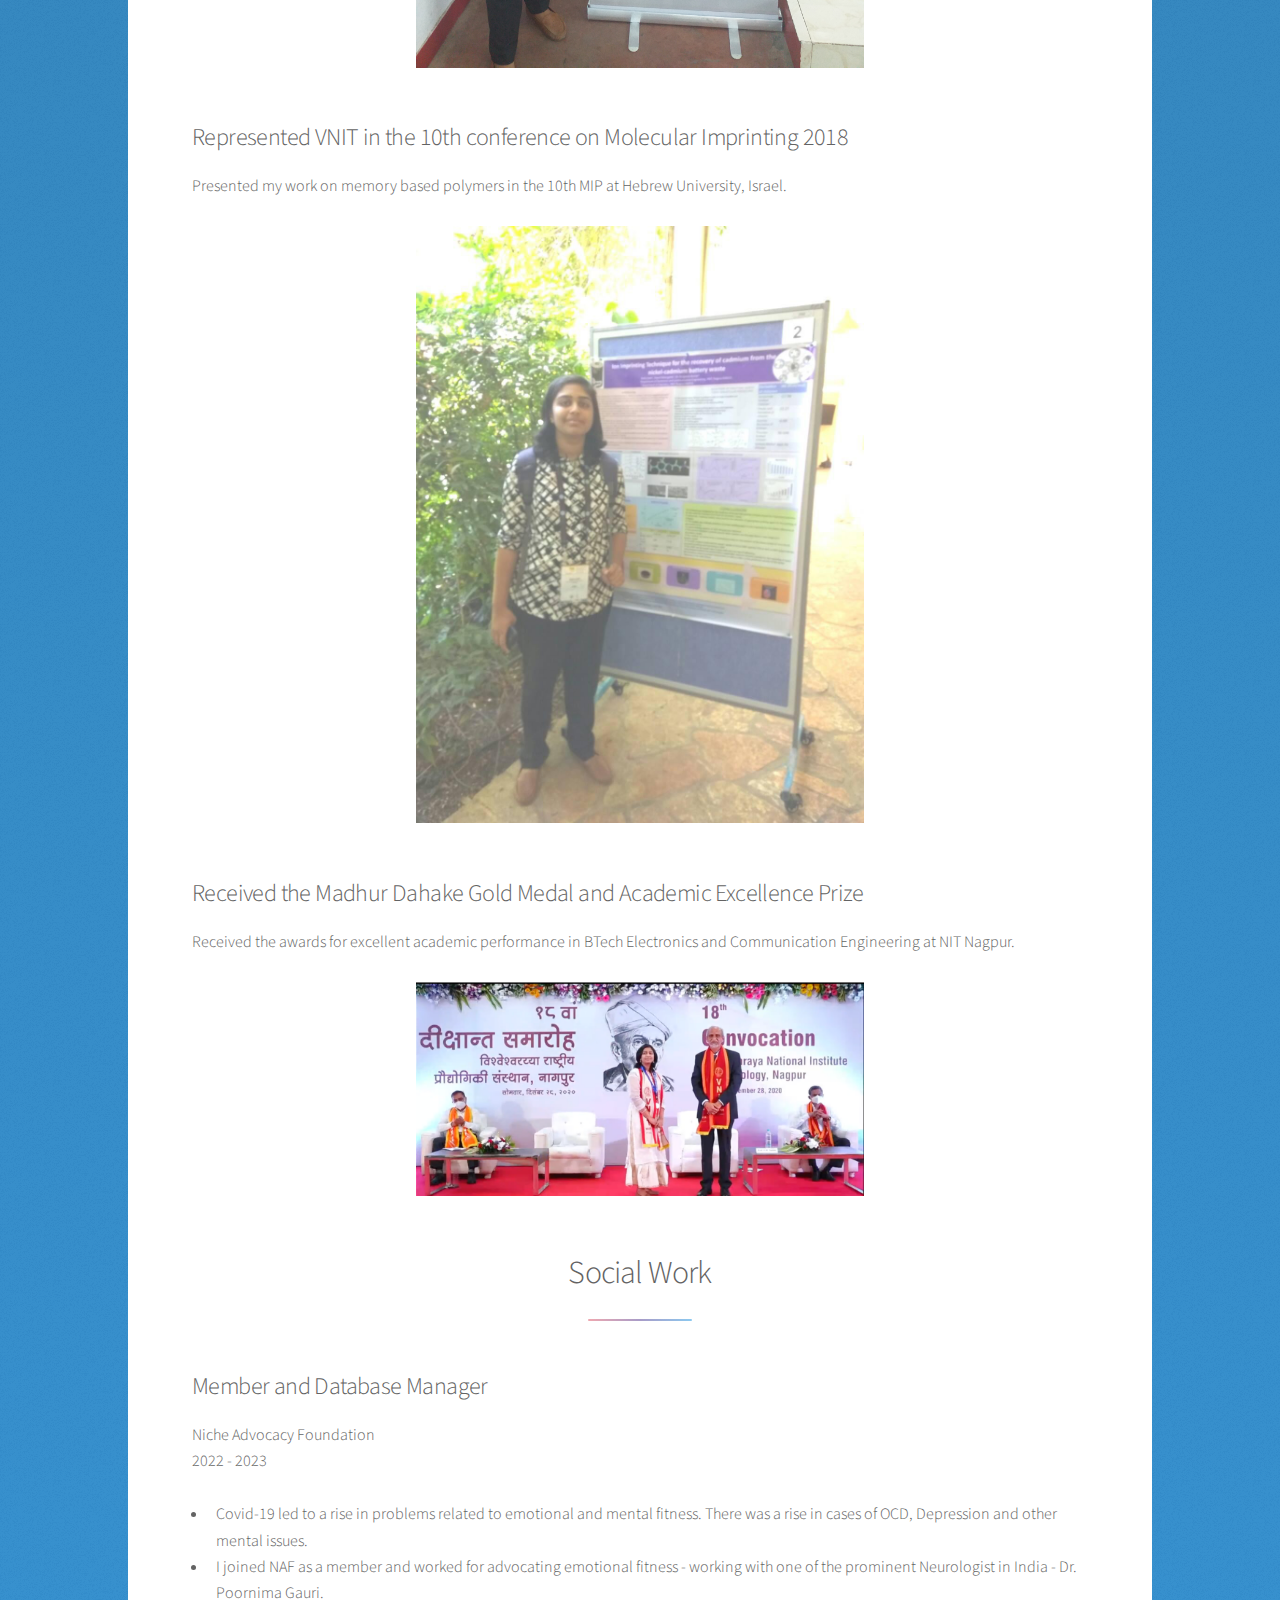
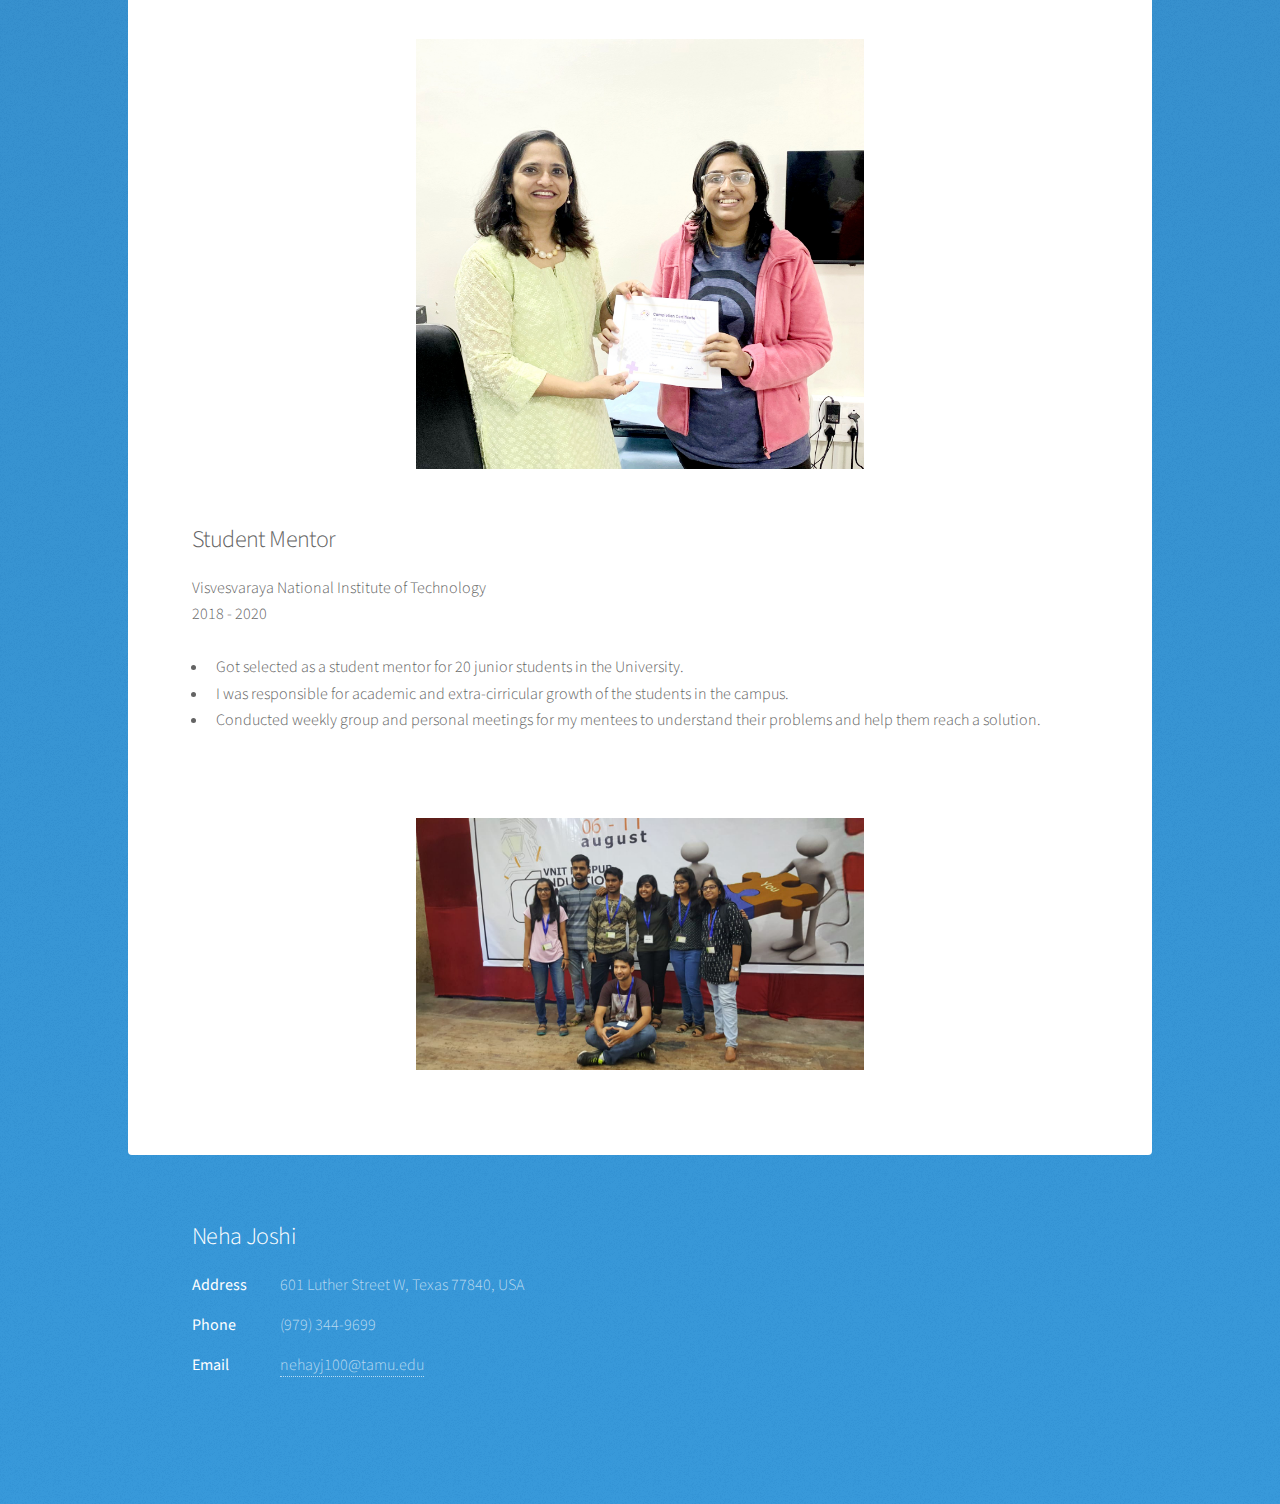
==== commit b6202ffd: "added comments" ====
--- a/index.html
+++ b/index.html
@@ -23,9 +23,15 @@
 			margin: 0 auto;
 		}
 		</style>
+		<style>
+			p {
+				margin: 0.5em 0; 
+				text-align: justify; 
+			}
+		</style>
 	</head>
 	<body class="is-preload">
-
+		
 		<!-- Wrapper -->
 			<div id="wrapper">
 
@@ -35,10 +41,10 @@
 						<h1>Neha Joshi</h1>
 						<p>Unleashing Tomorrow: Fueled by Data, Empowered by AI, Dedicated to Social Impact!<br />
 						<ul class="icons">
-							<li><a href="mailto:nehayj100@tamu.edu" class="icon solid fa-envelope alt"><span class="label">Email</span></a></li>
-							<li><a href="https://www.linkedin.com/in/neha-joshi-tamu/" class="icon brands fa-linkedin alt"><span class="label">LinkedIn</span></a></li>
-							<li><a href="https://github.com/nehayj100" class="icon brands fa-github alt"><span class="label">GitHub</span></a></li>
-							<li><a href="https://www.youtube.com/@NehaJoshi_TAMU" class="icon brands fa-youtube alt"><span class="label">YouTube</span></a></li>
+							<li><a href="mailto:nehayj100@tamu.edu" target="_blank" class="icon solid fa-envelope alt"><span class="label">Email</span></a></li>
+							<li><a href="https://www.linkedin.com/in/neha-joshi-tamu/" target="_blank" class="icon brands fa-linkedin alt"><span class="label">LinkedIn</span></a></li>
+							<li><a href="https://github.com/nehayj100" target="_blank" class="icon brands fa-github alt"><span class="label">GitHub</span></a></li>
+							<li><a href="https://www.youtube.com/@NehaJoshi_TAMU" target="_blank" class="icon brands fa-youtube alt"><span class="label">YouTube</span></a></li>
 							<!-- <li><a href="https://scholar.google.com/citations?user=dwJ_Y7YAAAAJ&hl=en&authuser=1" class="icon brands fa-google-scholar alt"><span class="label">Google Scholar</span></a></li> -->
 						</ul>
 						<br />
@@ -71,15 +77,25 @@
 											<h2>About Me</h2>
 										</header>
 										<p>
-											Hello! I'm Neha Joshi, a tech enthusiast from Texas, USA, with a strong academic and professional background in Machine Learning and Artificial Intelligence. I have done my undergrad from one of the top Indian Institutions (NIT Nagpur) with a convocation gold medal and academic excellence prize.
-
-											I kick-started my career as a Machine Learning Engineer at a leading Indian consulting firm, collaborating on impactful projects with Merck US. Transitioning to academia, I am currently pursuing a Master's in Computer Engineering at the esteemed Texas A&M University, focusing on Machine Learning and AI.
-
-											Alongside my studies, I served as a Teaching Assistant for a Data Science course, facilitating lab sessions for senior engineering students. Currently, I'm immersed in Multimodal Deep Learning Research at the STMI lab, working on calorie prediction using meal images for diabetes patients, with a focus on self-supervised learning techniques.
+											Hello! I'm Neha Joshi, an AI enthusiast from Texas, USA, with a strong academic and professional background in Machine Learning and Artificial Intelligence. 
+											I have done my undergrad from one of the top Indian Institutions (NIT Nagpur) with a convocation gold medal and academic excellence prize.
 										</p>
-										<ul class="actions">
+										<p>
+											I kick-started my career as a Machine Learning Engineer at a leading Indian consulting firm, collaborating on impactful projects with Merck US. 
+											Transitioning to academia, I am currently pursuing a Master's in Computer Engineering at the Texas A&M University, focusing on Machine Learning and AI.
+										</p>
+										<p>
+											Alongside my studies, I served as a Teaching Assistant for a Data Science course, facilitating lab sessions for senior engineering students. 
+											I've done some exciting projects in Multimodal Deep Learning at the STMI lab, specifically- calorie prediction using meal images for diabetes patients
+											I had a focus on self-supervised and supervised ensemble-based learning techniques.
+										</p>
+										<p>
+											Currently, I am working extensively on Large Language Models and Agentic AI frameworks. 
+											I'm also freelancing for an NGO to create a Mental Health based chatbot.
+										</p>
+										<!-- <ul class="actions">
 											<li><a href="neha_intro.html" class="button">Learn More</a></li>
-										</ul>
+										</ul> -->
 									</div>
 									<span class="image"><img src="images/neha_11.png" alt="" /></span>
 								</div>
@@ -109,7 +125,7 @@
 								<div style="text-align: left;">
 									<h2>Research Assistant in STMI Lab</h2>
 									Texas A&M University
-									Guide: <a href = "https://engineering.tamu.edu/cse/profiles/mortazavi-bobak.html">Dr. Bobak Mortazavi </a>
+									Guide: <a href = "https://engineering.tamu.edu/cse/profiles/mortazavi-bobak.html" target="_blank">Dr. Bobak Mortazavi </a>
 									<!-- <a href="https://example.com">Visit our website</a> -->
 									<br/>
 									April 2024 - September 2024
@@ -240,7 +256,7 @@
 								<br>
 								<br>
 								<ul class="actions">
-									<li><a href="stmi_project.html" class="button">Learn More</a></li>
+									<li><a href="stmi_project.html" target="_blank" class="button">Learn More</a></li>
 								</ul>
 
 
@@ -254,20 +270,30 @@
 									<br/><br/>
 
 									<ul>
-										<li>Engineering an AI-powered chatbot to be used by 0.1M + users leveraging Retrieval Augmented Generation (RAGs) to streamline user engagement and provide instant, personalized responses for an NGO website.  </li>
-										<li>Performing RAG using diverse proprietary data sources like 500+ blogs(text), 25 Podcasts (Audio), 50+ event videos. </li>
+										<li>Engineered a local, secure AI-powered chatbot to be used by 0.1 M + users leveraging Retrieval Augmented Generation (RAG) to provide custom mental health support in absence of a therapist.</li>
+										<li>Performed RAG, GraphRag, LightRAG using diverse proprietary data sources like 50+ blogs, 25 Podcast, 50+ event videos.</li>
+										<li>Achieved local token generation rate of 12 tps and evaluation rating of 3.9/5 for 101 mental health questions utilizing Qwen2, Llama 3.2 3B running locally on Macbook Air M2.</li>
+										<li>Implemented SOS calling feature that runs in 0.34secs of user showing self-harm tendencies. Testing with 25 users currently. </li> 
 										<!-- <li>The Chatbot will be able to answer questions asked by users real time </li> -->
-										
-									</ul>
+										<br>
+									
+									</ul>
+									
 								</div>
 
 								<span class="image_custom_projects"><img src="images/nlp_2.jpg" alt="" /></span>
 
 								<br>
 								<br>
-								<!-- <ul class="actions">
-									<li><a href="chatbot.html" class="button">Learn More</a></li>
-								</ul> -->
+								<ul class="actions">
+									<a href="https://github.com/nehayj100/MindMend-Mental-Health-Chatbot-Assistant" target="_blank" class="button">Github Link</a>
+									<span style="display:inline-block; width: 10px;"></span>
+									<a href="https://www.youtube.com/watch?v=oY5V90xb_kY&t=125s" target="_blank" class="button">YouTube Link</a>
+									<span style="display:inline-block; width: 10px;"></span>
+									<!-- <li><a href="MindMend_report.pdf" target="_blank">Learn More</a></li> -->
+									<a href="MindMend_report.pdf" target="_blank" class="button">Learn More</a>
+							
+								</ul>
 
 
 								<div style="text-align: left;">
@@ -282,7 +308,7 @@
 										<li>Performed extensive Prompt engineering and parameter tuning to build a consistent system.</li>
 										<li>The system takes any code repository as input and performs seamless securoty patching to avoid any potential vulnerabilities. </li>
 										<li> For instance, if buffer overflow is happening or any illegal memory read is performed by the code- the patch will fix these operations.</li>
-										<a href="https://github.com/nehayj100/LLMs-PoV" class="button">Github Link</a>
+										<!-- <a href="https://github.com/nehayj100/LLMs-PoV" class="button">Github Link</a> -->
 										
 									</ul>
 								</div>
@@ -291,6 +317,12 @@
 
 								<br>
 								<br>
+								<ul class="actions">
+									<a href="https://github.com/nehayj100/LLMs-PoV" target="_blank" class="button">Github Link</a>
+									<span style="display:inline-block; width: 10px;"></span>
+									<a href="Autopatch_report.pdf" target="_blank" class="button">Learn More</a>
+							
+								</ul>
 								<!-- <ul class="actions">
 									<li><a href="chatbot.html" class="button">Learn More</a></li>
 								</ul> -->
@@ -300,14 +332,15 @@
 
 
 								<div style="text-align: left;">
-									<h2>Omkara – My LLM based Personal Assistant</h2>
+									<h2>Vedanta – My LLM based Personal Assistant</h2>
 									TAMU
 									<br/>
 									<strong>Tools and methods: </strong> RAGs, Audio, video processing, LLMs, Python, Natural Language Processing
 									<br/><br/>
 
 									<ul>
-										<li>Built a LLM based personal assistant which can schedule meetings, handle conflicts, send emails and ask me questions where the decision is not certain. Compared performance for BERT, GPT4, Gemini. </li>
+										<li>Built a LLM based local personal assistant which can schedule meetings, handle conflicts, send emails, search+summarize the web and ask me questions where the decision is not certain. </li>
+										<li>Tuned and compared Llama 3.1 8B, Llama 3.2 3B and Mistral 7B for best performance. </li>
 										<!-- <a href="https://github.com/nehayj100/LLMs-PoV" class="button">Github Link</a> -->
 										
 									</ul>
@@ -317,6 +350,15 @@
 
 								<br>
 								<br>
+								<ul class="actions">
+									<a href="https://github.com/nehayj100/Vedanta-My-Personal-Assistant" target="_blank" class="button">Github Link</a>
+									<span style="display:inline-block; width: 10px;"></span>
+									<a href="https://www.youtube.com/watch?v=G7pwL7DF_iY&t=32s" target="_blank" class="button">YouTube Link</a>
+									<span style="display:inline-block; width: 10px;"></span>
+									<!-- <li><a href="MindMend_report.pdf" target="_blank">Learn More</a></li> -->
+									<a href="Vedanta_report.pdf" target="_blank" class="button">Learn More</a>
+							
+								</ul>
 								<!-- <ul class="actions">
 									<li><a href="chatbot.html" class="button">Learn More</a></li>
 								</ul> -->
@@ -380,7 +422,7 @@
 								<br>
 								<br>
 								<ul class="actions">
-									<li><a href="backlog_project.html" class="button">Learn More</a></li>
+									<li><a href="backlog_project.html" target="_blank" class="button">Learn More</a></li>
 								</ul>
 
 
@@ -401,7 +443,7 @@
 										<li>Deployed the model to production using AWS ECS, Docker to perform real time OCR+Audio classification.</li>
 										
 									</ul>
-									<a href="https://github.com/nehayj100/Multi-modal-Deep-Learning-" class="button">Github Link</a>
+									<!-- <a href="https://github.com/nehayj100/Multi-modal-Deep-Learning-" class="button">Github Link</a> -->
 								</div>
 
 								<span class="image_custom_projects"><img src="images/mnist_2.jpg" alt="" /></span>
@@ -409,8 +451,10 @@
 								<br>
 								<br>
 								<ul class="actions">
-									<!-- <li><a href="mnist_project.html" class="button">Learn More</a></li> -->
-									<li><a href="mnist_doc.pdf" class="button" target="_blank">Learn More</a></li>
+									<a href="https://github.com/nehayj100/Multi-modal-Deep-Learning-" target="_blank" class="button">Github Link</a>
+									<span style="display:inline-block; width: 10px;"></span>
+									<a href="mnist_doc.pdf" target="_blank" class="button">Learn More</a>
+							
 								</ul>
 								<!-- https://github.com/nehayj100/Multi-modal-Deep-Learning- -->
 
@@ -460,7 +504,7 @@
 								<br>
 								<br>
 								<ul class="actions">
-									<li><a href="hac_project.html" class="button">Learn More</a></li>
+									<li><a href="hac_project.html" target="_blank" class="button">Learn More</a></li>
 								</ul>
 
 
@@ -601,9 +645,9 @@
 											<strong>Machine Learning/AI:</strong><br>
 											Deep Learning, Natural Language Processing, Retrieval Augmented Generators, Prompt Engineering,  Large Language Models, LangChain, Hugging Face Transformers
 											<br><br>
-											<strong>Big Data:</strong><br>
-											Hadoop, Spark, Kafka
-											<br><br>
+											<!-- <strong>Big Data:</strong><br>
+											Hadoop, Spark, Kafka -->
+											<!-- <br><br> -->
 											<strong>Other Tools:</strong><br>
 											Git, Jira, Agile, Kanban
 											<br><br>
@@ -670,8 +714,8 @@
 										<br><br>
 										<ul>
 		
-											<li> Published a paper on <a href = "https://link.springer.com/article/10.1007/s11277-022-09475-7">'Human Activity Classification using on-body miniaturized antennas'</a> in Wireless Personal Communications.</li>
-											<li> Published a paper on <a href = "https://link.springer.com/article/10.1007/s11277-020-07363-6">'Dual Wide Band Circularly Polarized Microstrip Patch Antenna with Offset Feed'</a> in Wireless Personal Communications.</li>
+											<li> Published a paper on <a href = "https://link.springer.com/article/10.1007/s11277-022-09475-7" target="_blank">'Human Activity Classification using on-body miniaturized antennas'</a> in Wireless Personal Communications.</li>
+											<li> Published a paper on <a href = "https://link.springer.com/article/10.1007/s11277-020-07363-6" target="_blank">'Dual Wide Band Circularly Polarized Microstrip Patch Antenna with Offset Feed'</a> in Wireless Personal Communications.</li>
 										</ul>
 									</div>
 
@@ -682,7 +726,7 @@
 										<!-- <br> -->
 										<ul>
 											<li>Presented my work on Machine Learning Techniques for Human Activity Classification in the 26th NCC at IIT Kharagpur.</li>
-											<li> Published a paper on <a href = "https://ieeexplore.ieee.org/document/9056019/metrics#metrics">'A Compact, Circularly Polarized Antenna for Human Activity Classification'</a> in NCC 2020.</li>		
+											<li> Published a paper on <a href = "https://ieeexplore.ieee.org/document/9056019/metrics#metrics" target="_blank">'A Compact, Circularly Polarized Antenna for Human Activity Classification'</a> in NCC 2020.</li>		
 										</ul>
 										<br><br>
 												<!-- IMAGES -->
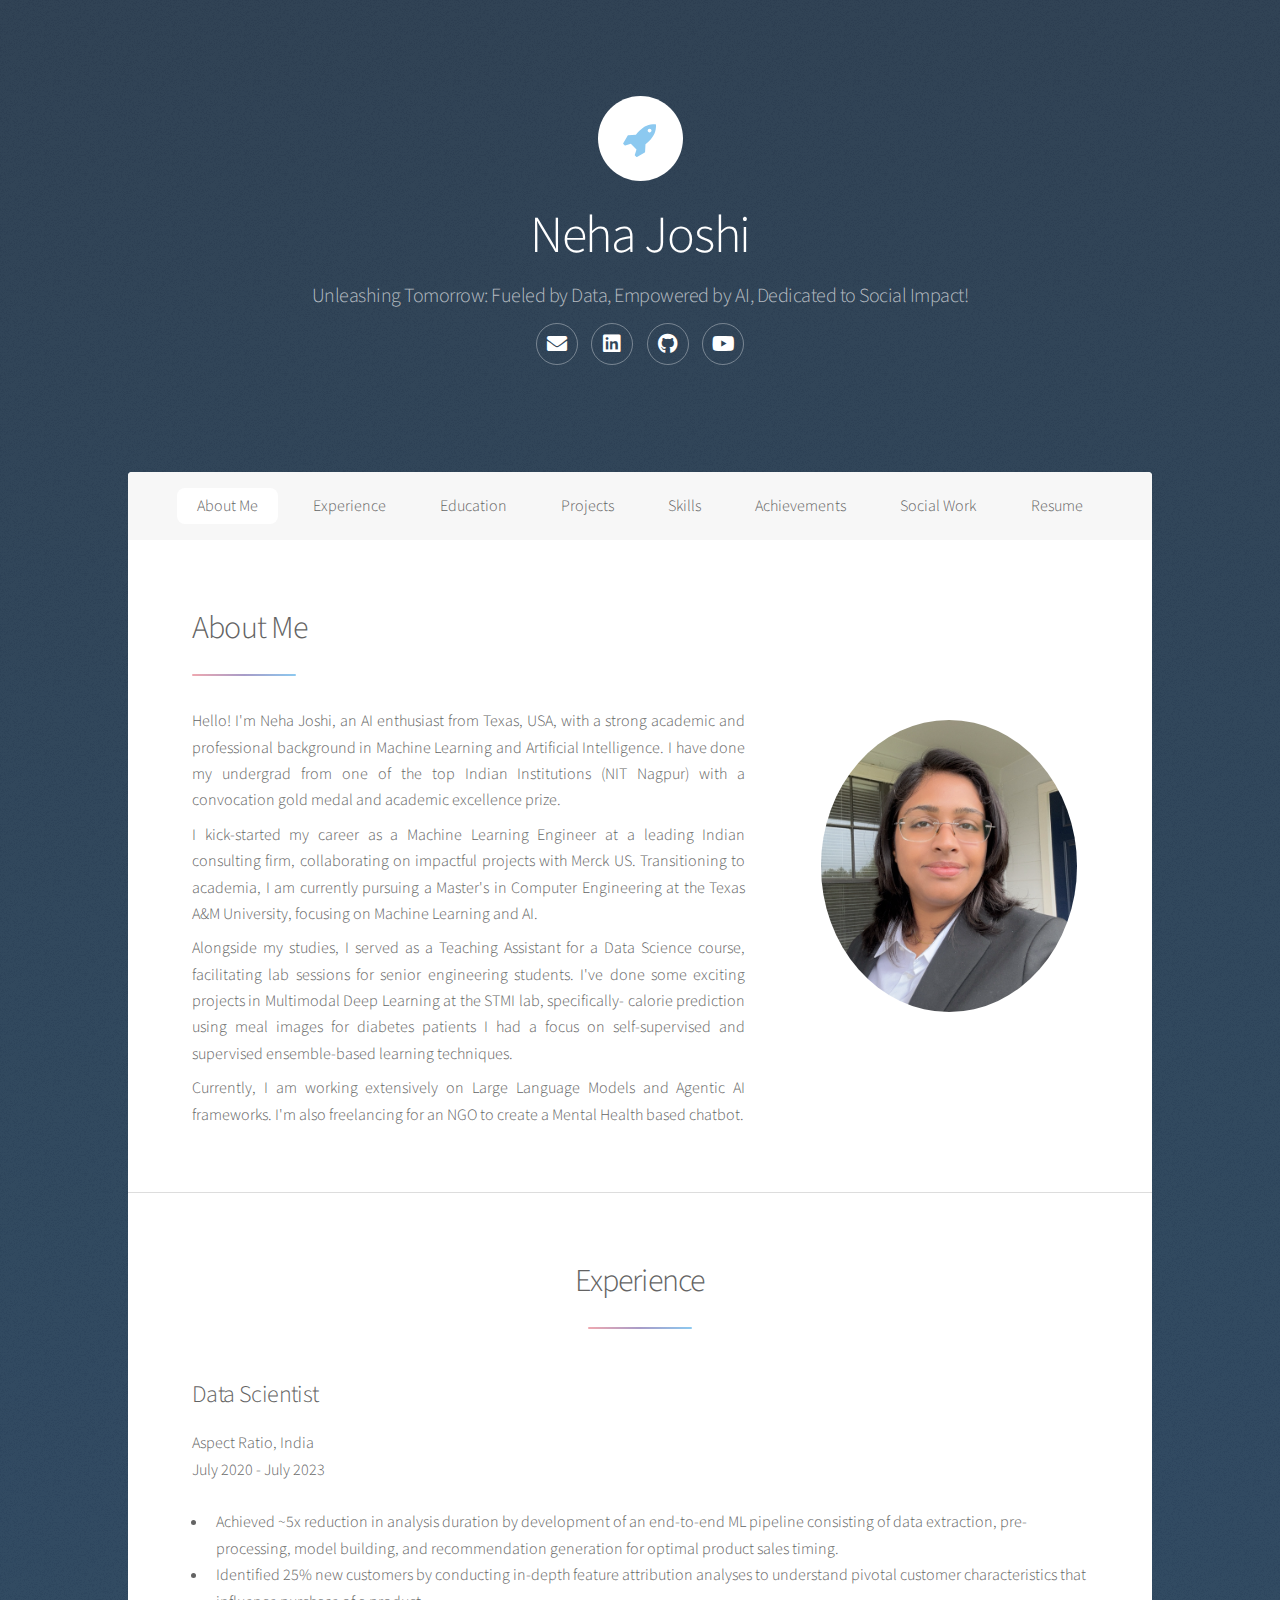
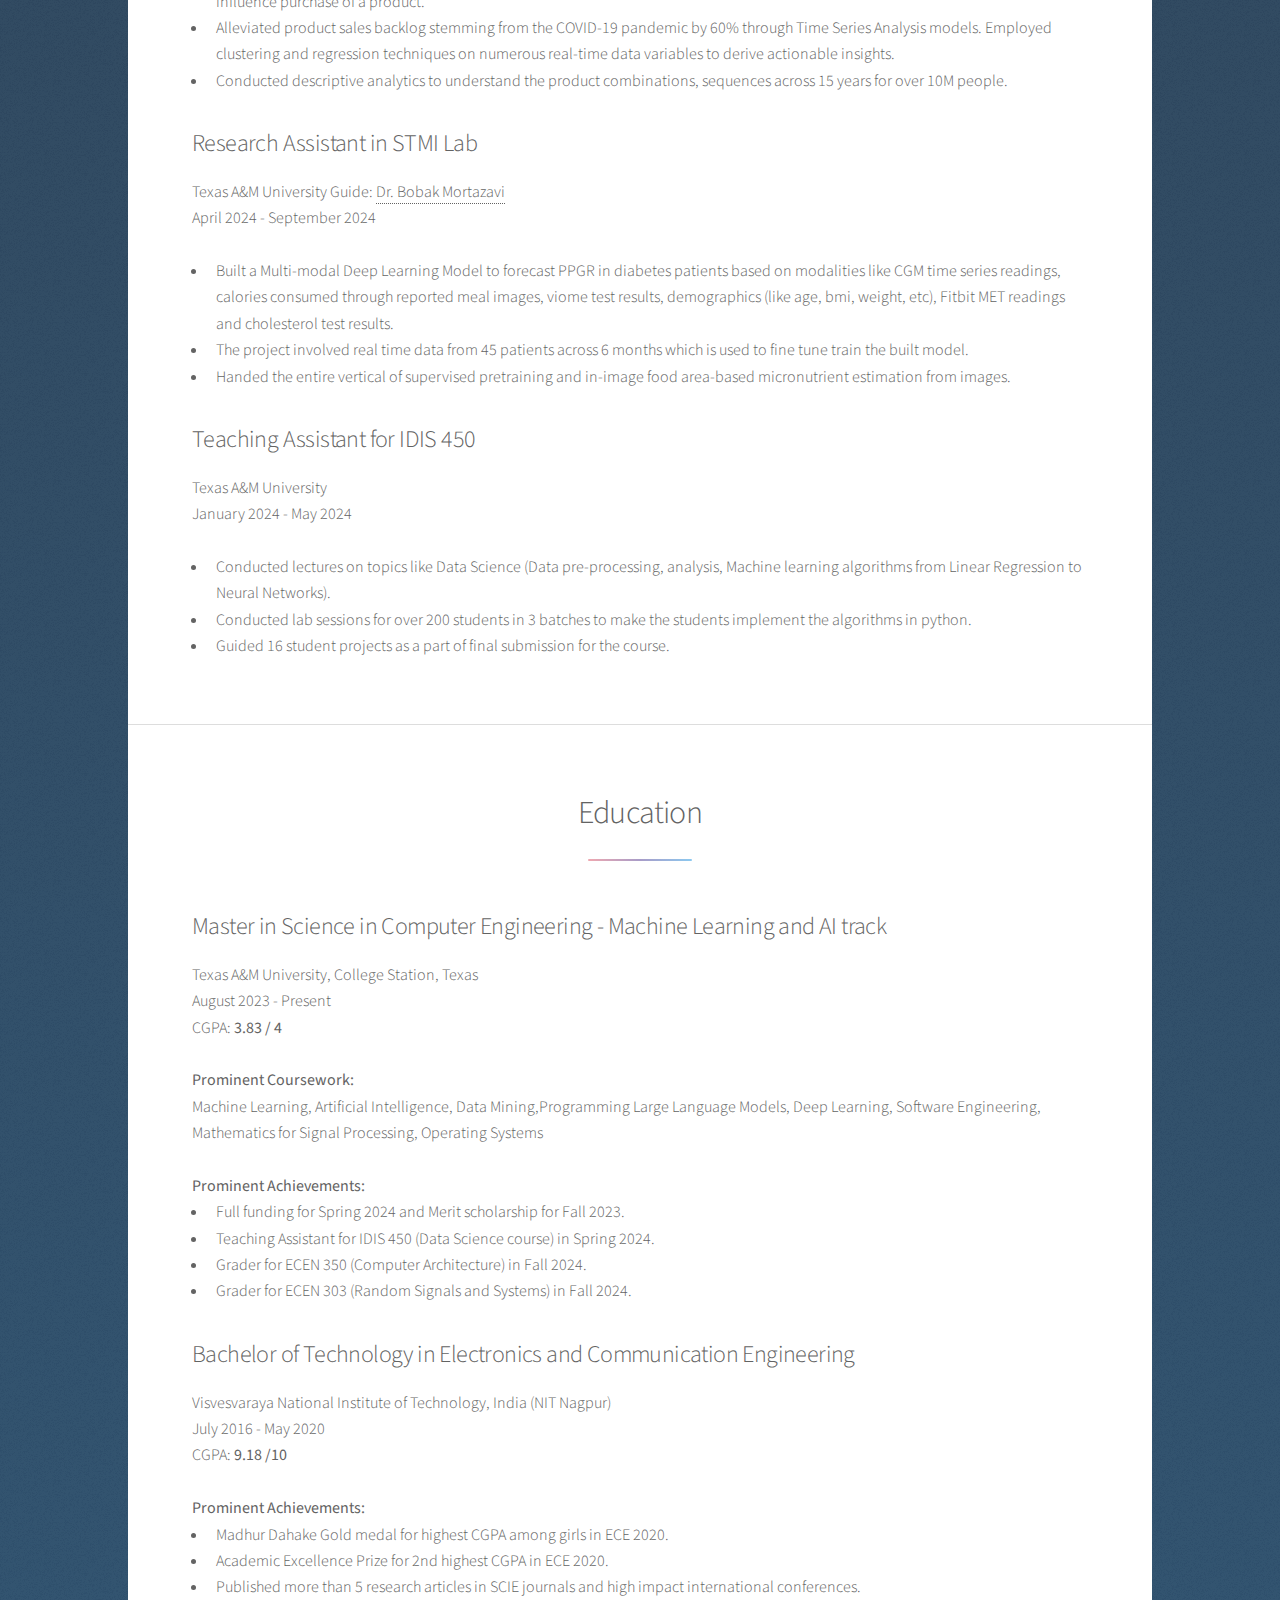
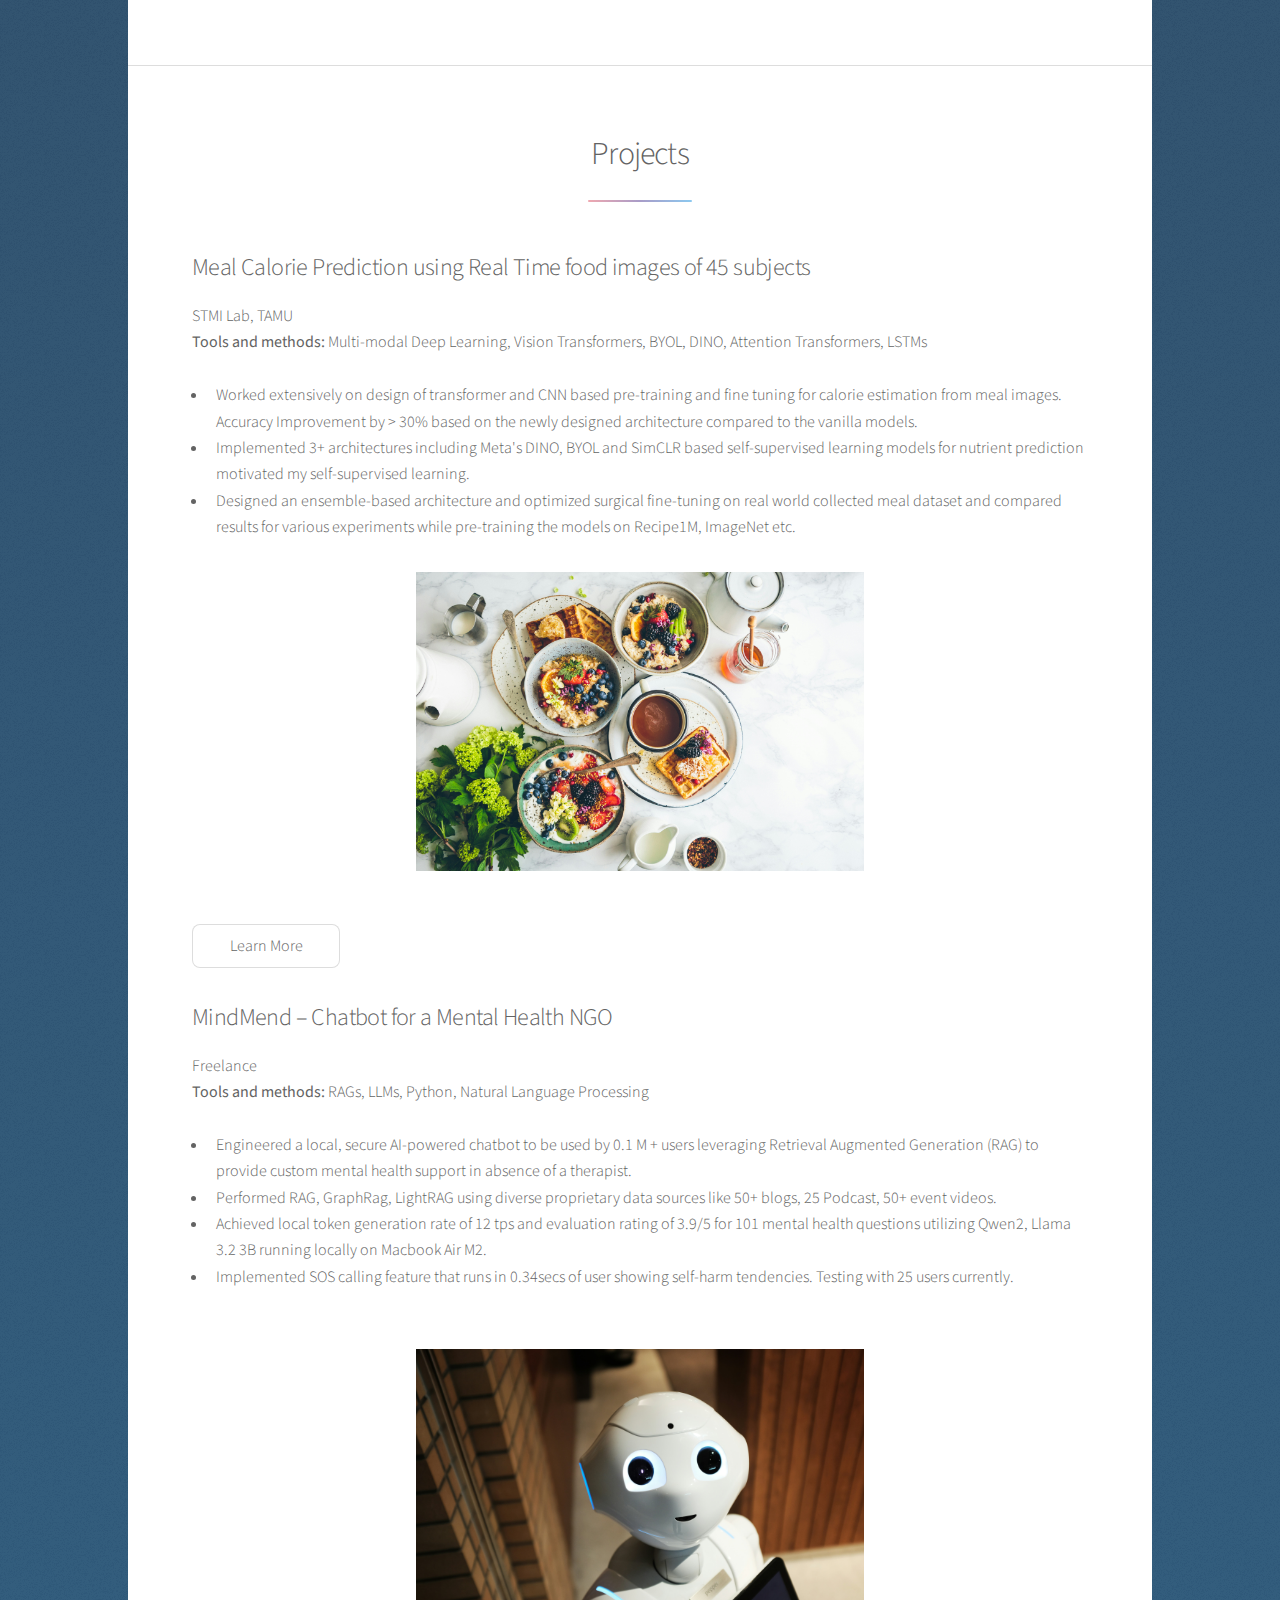
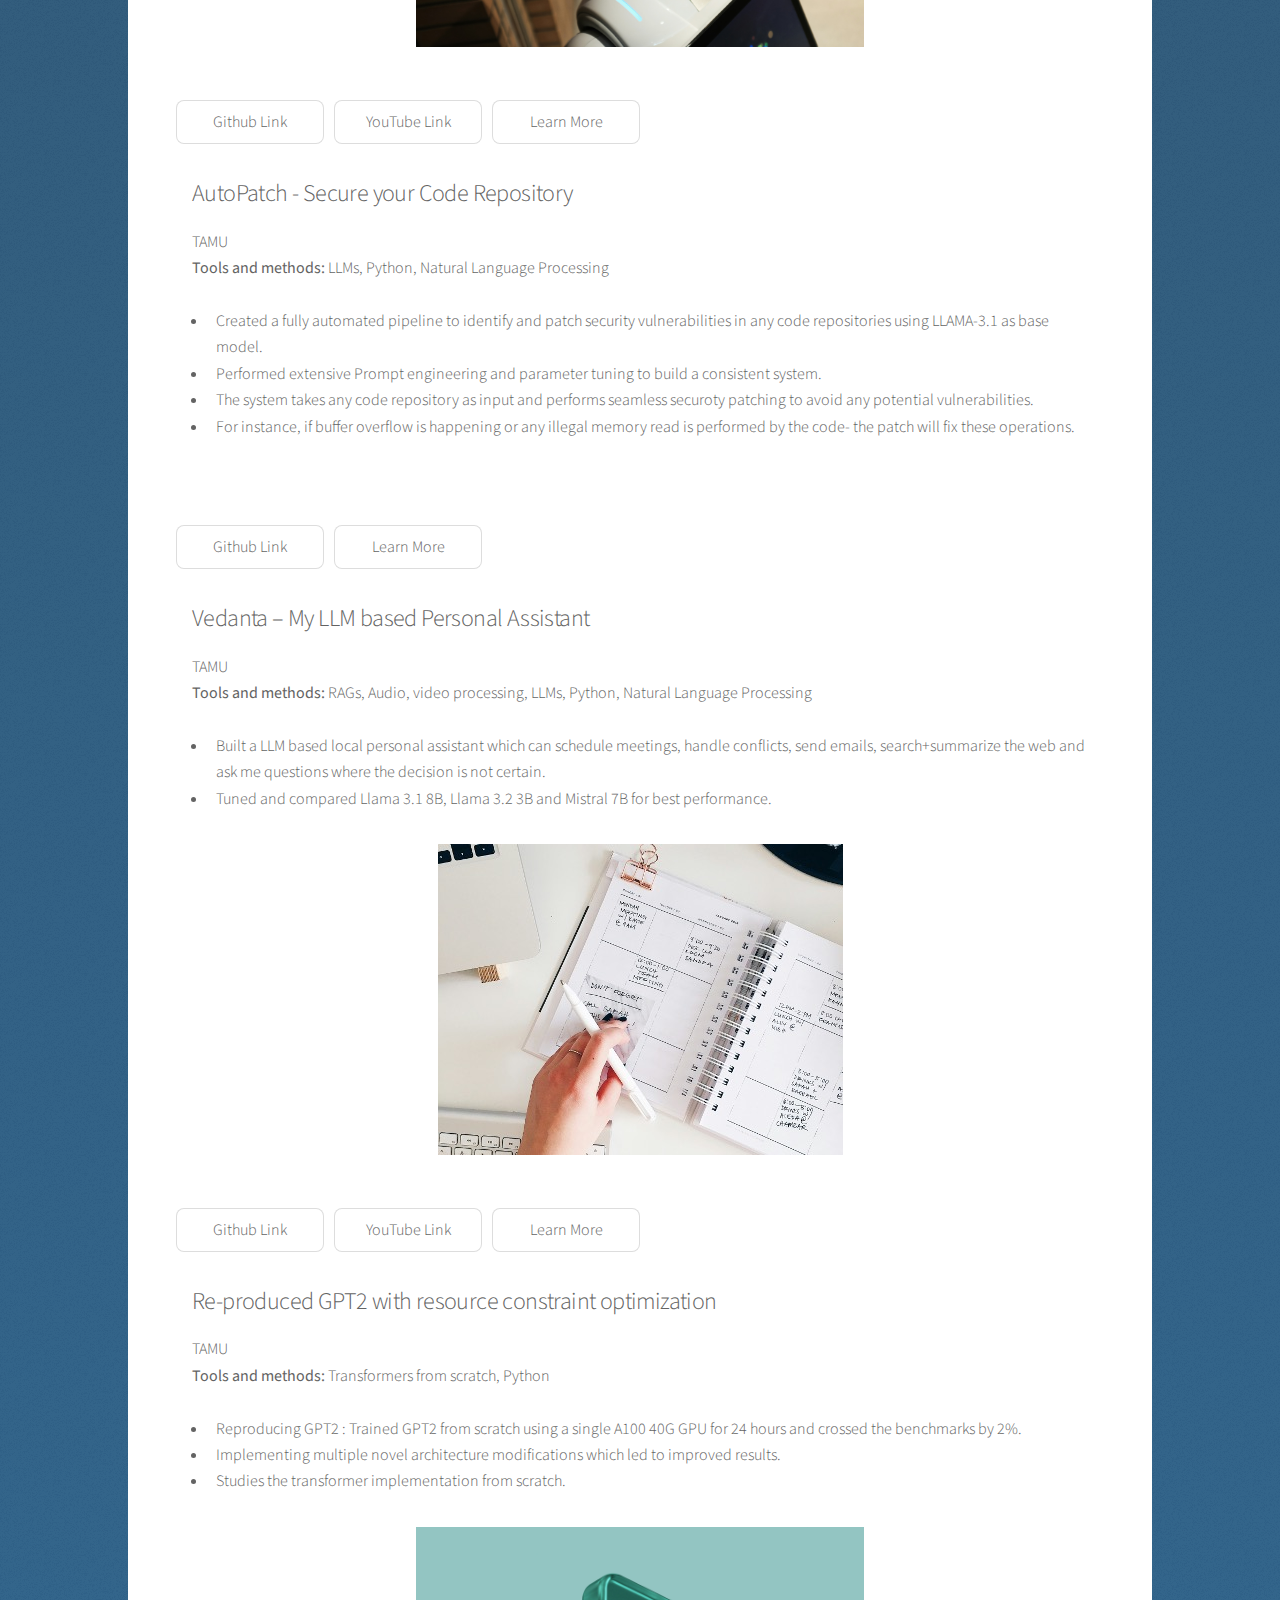
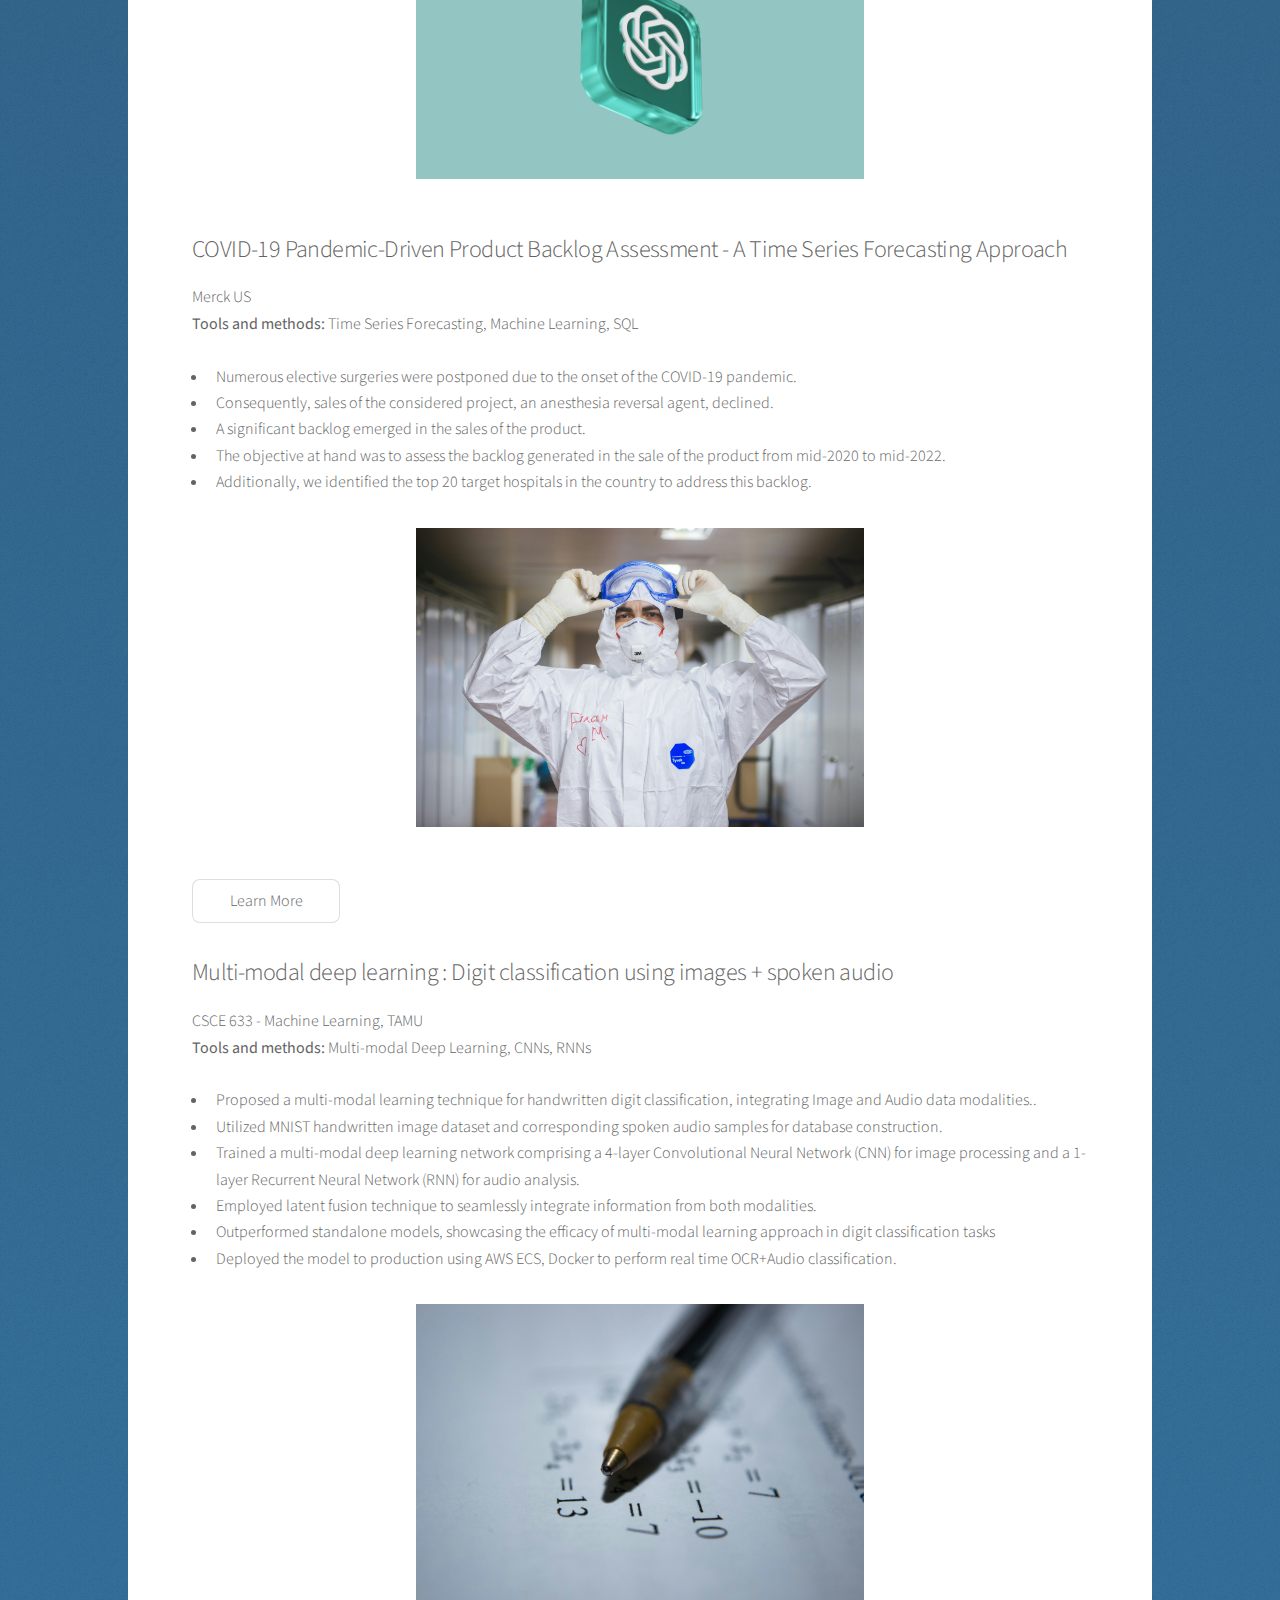
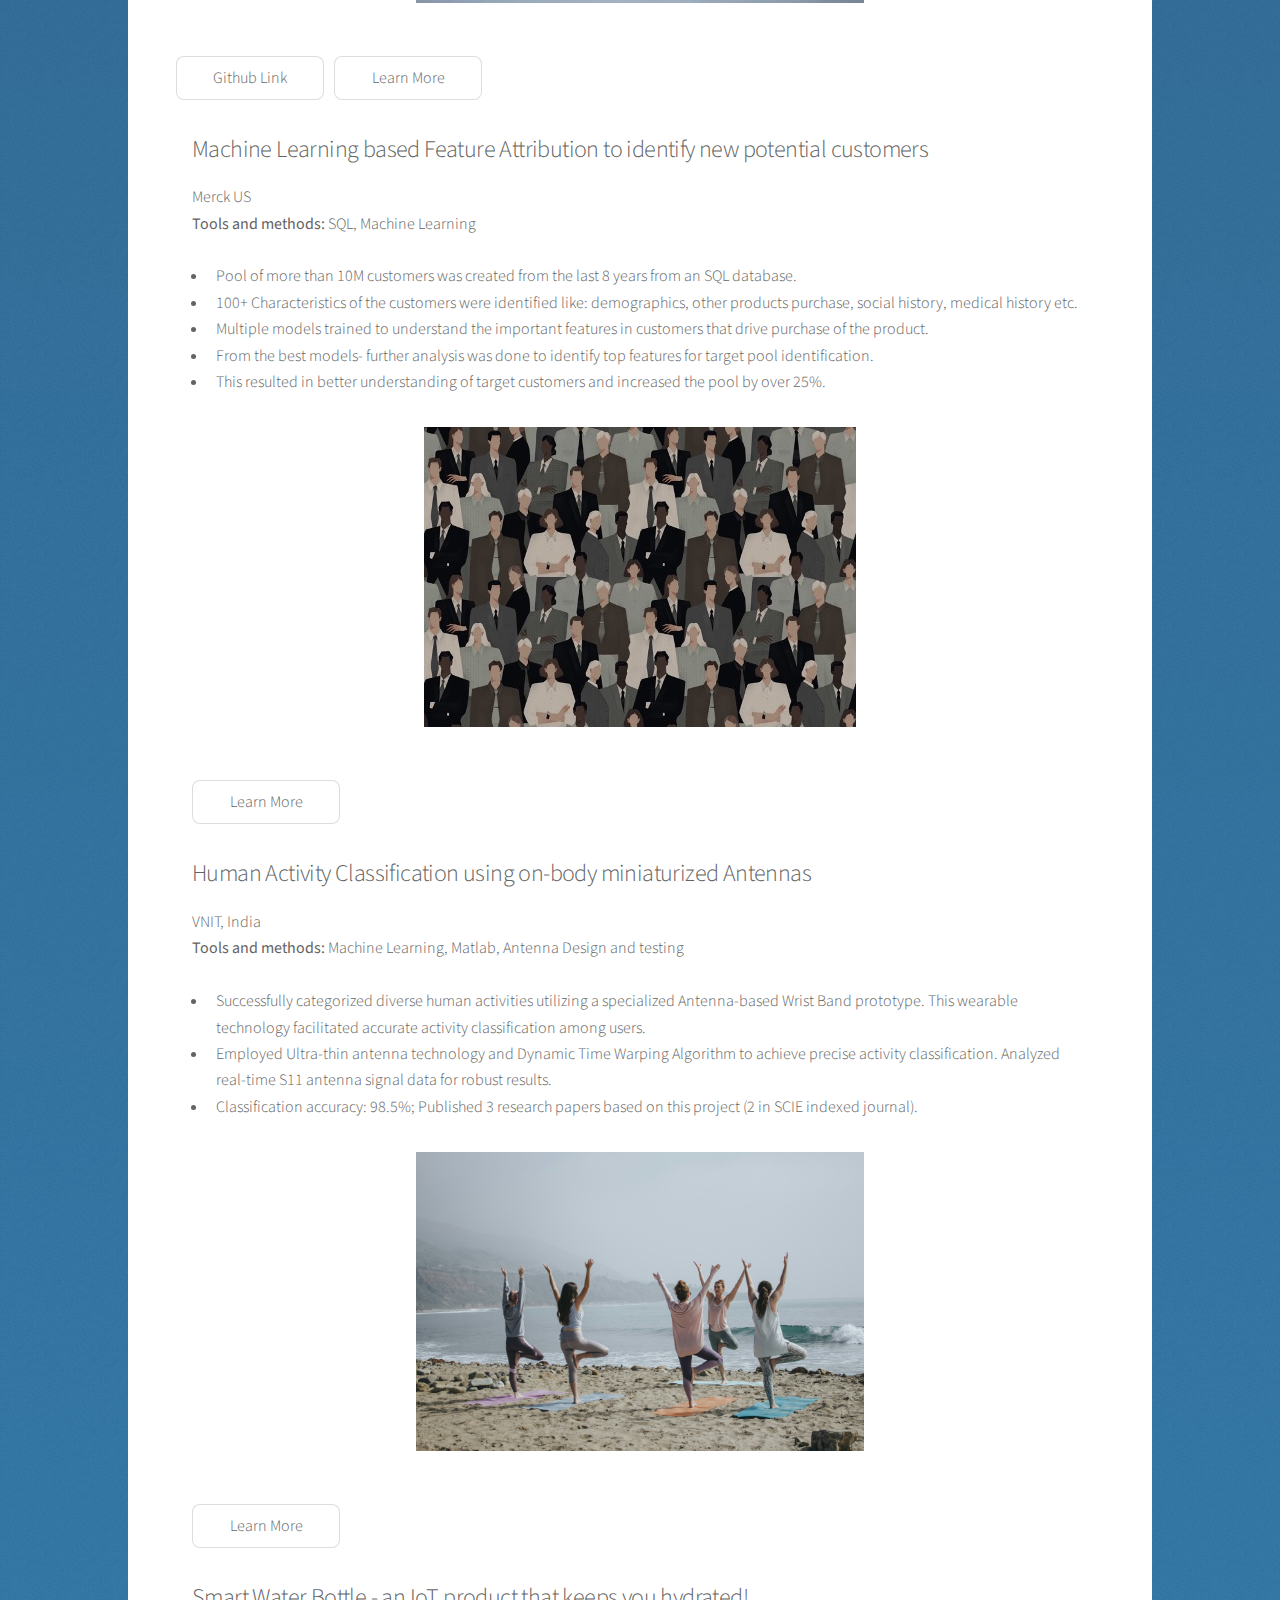
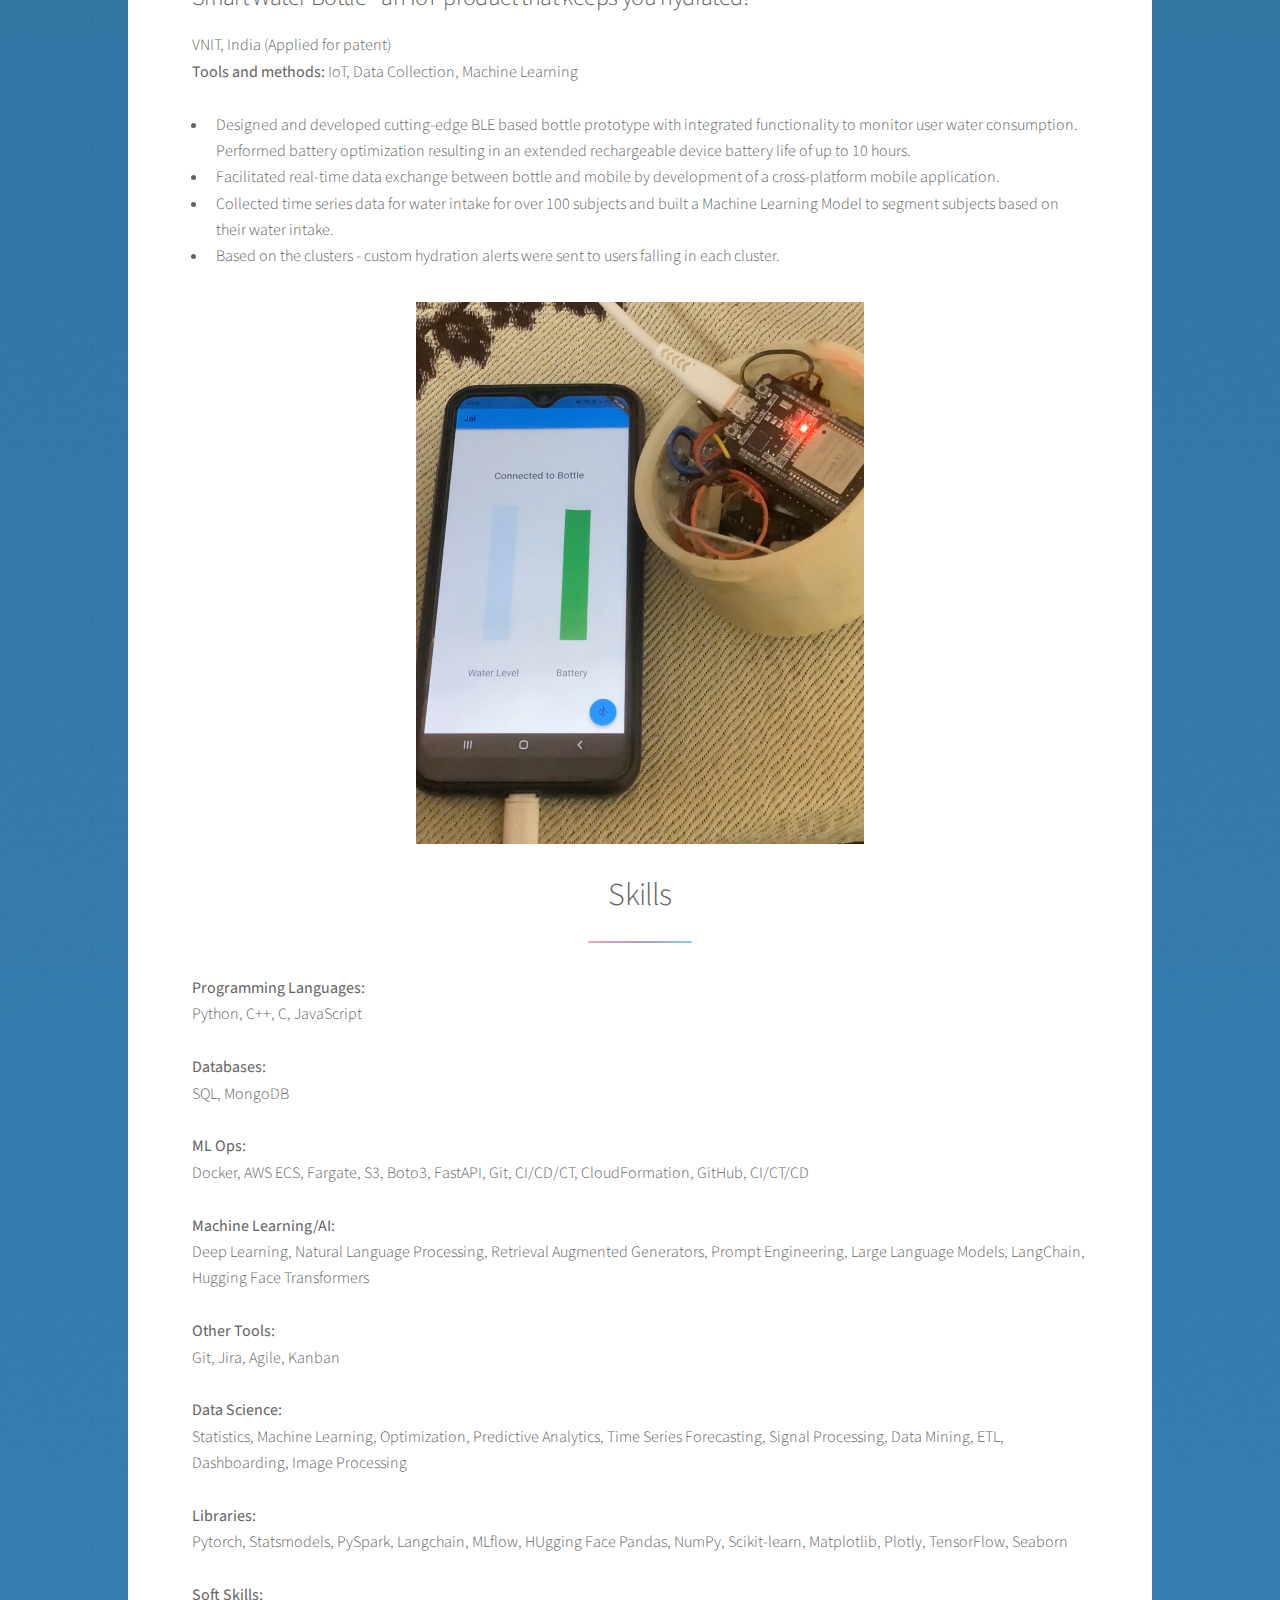
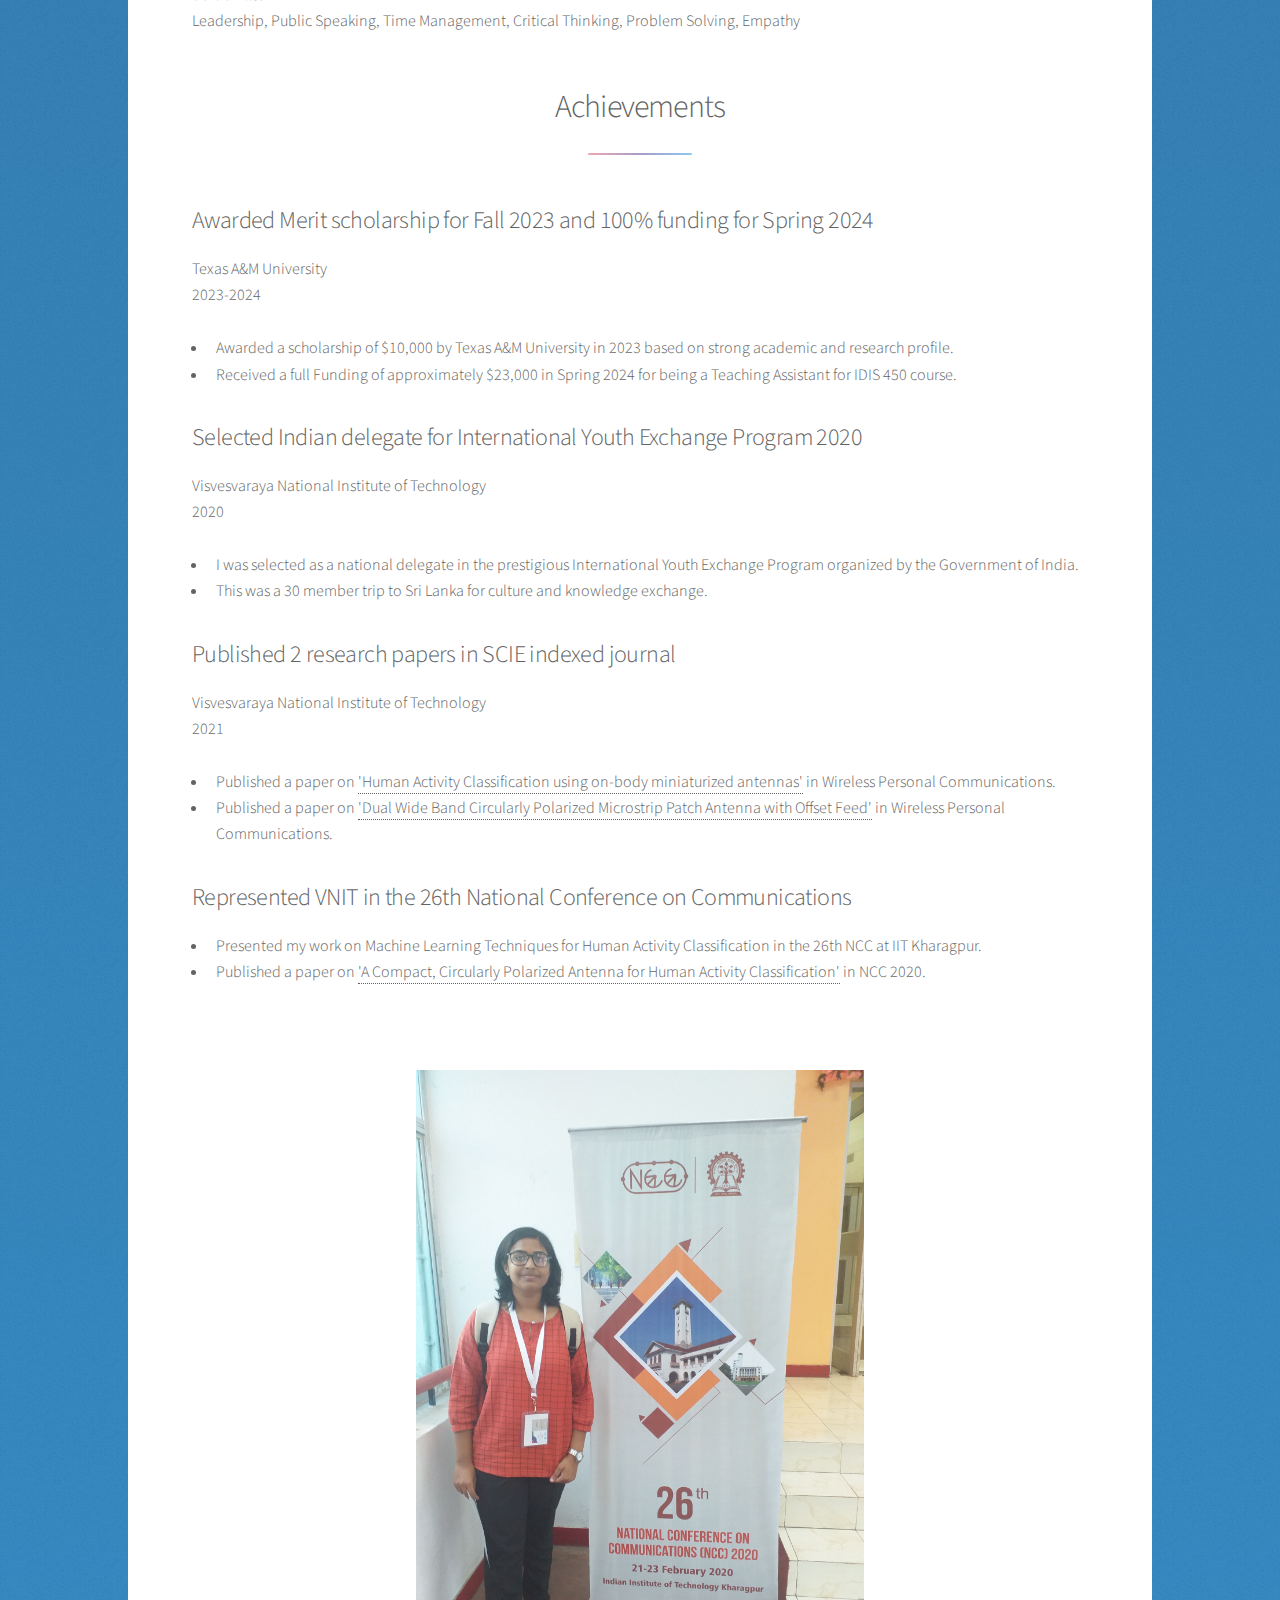
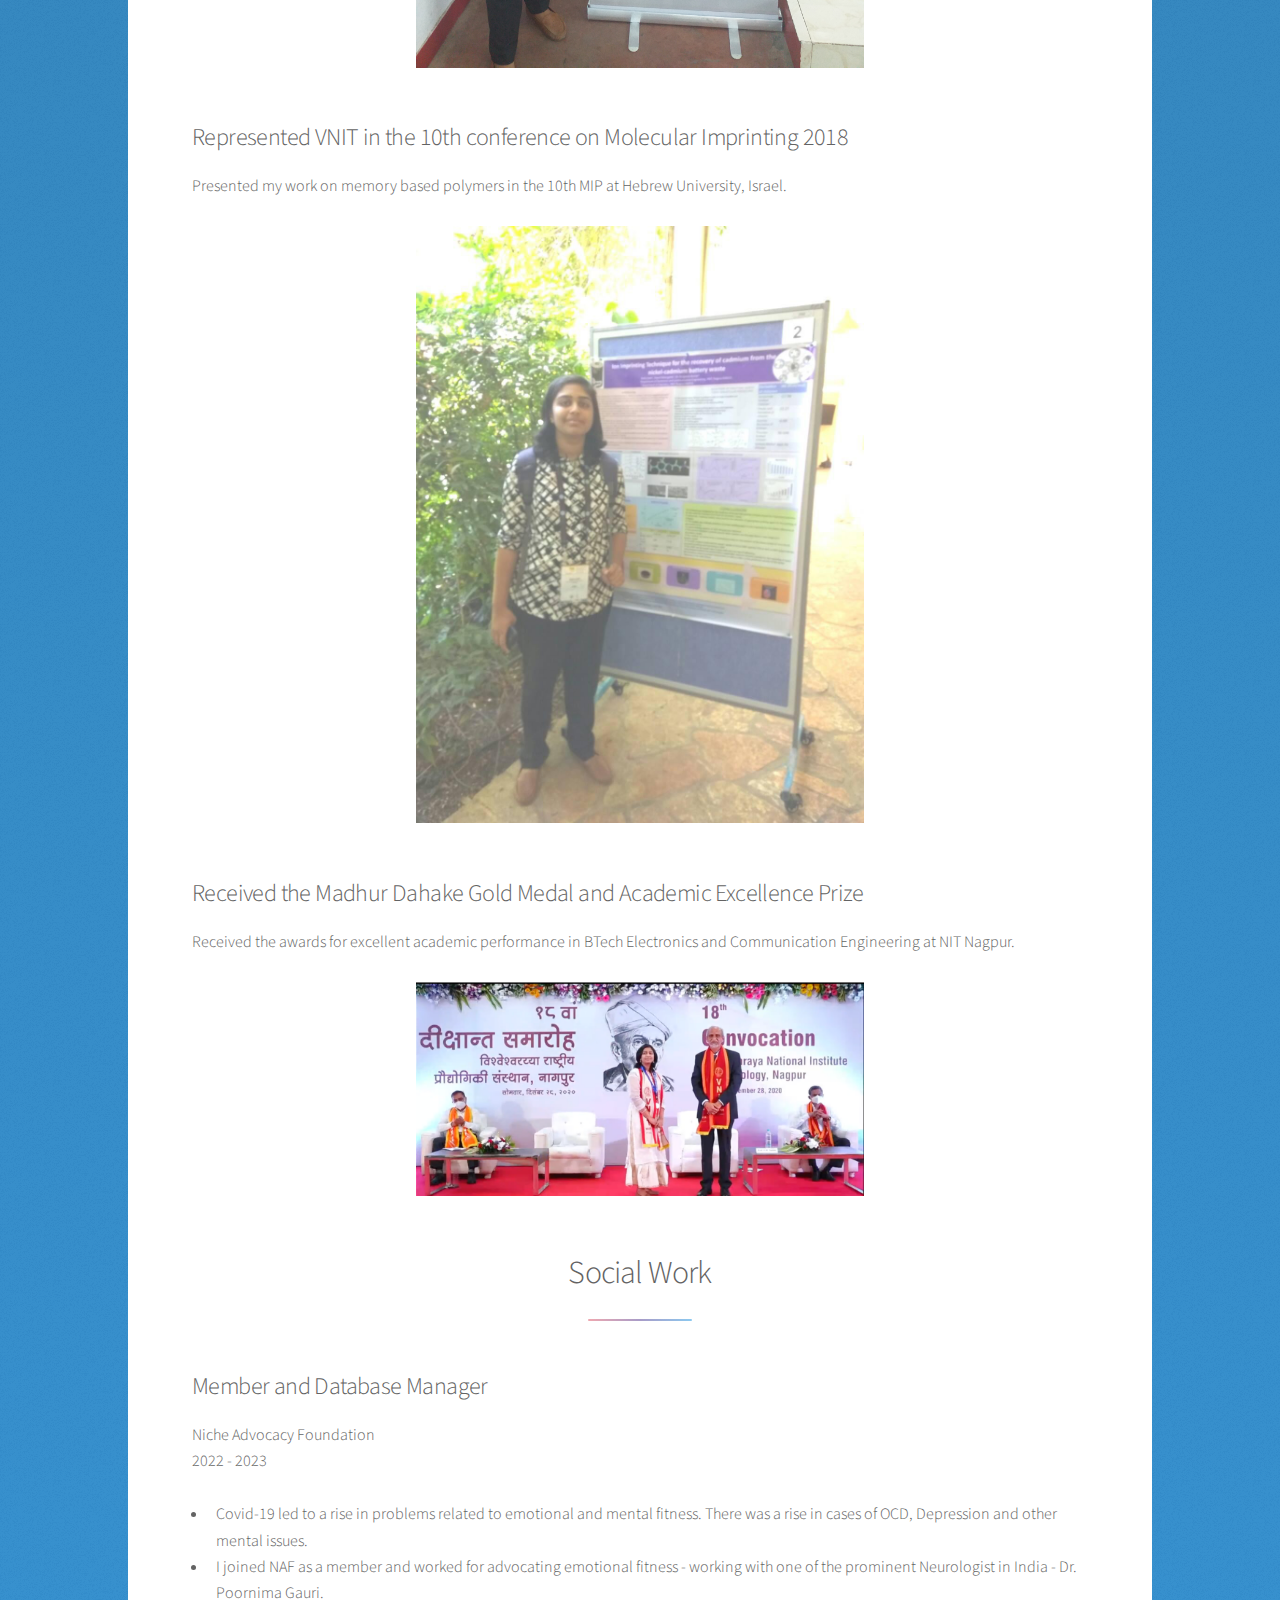
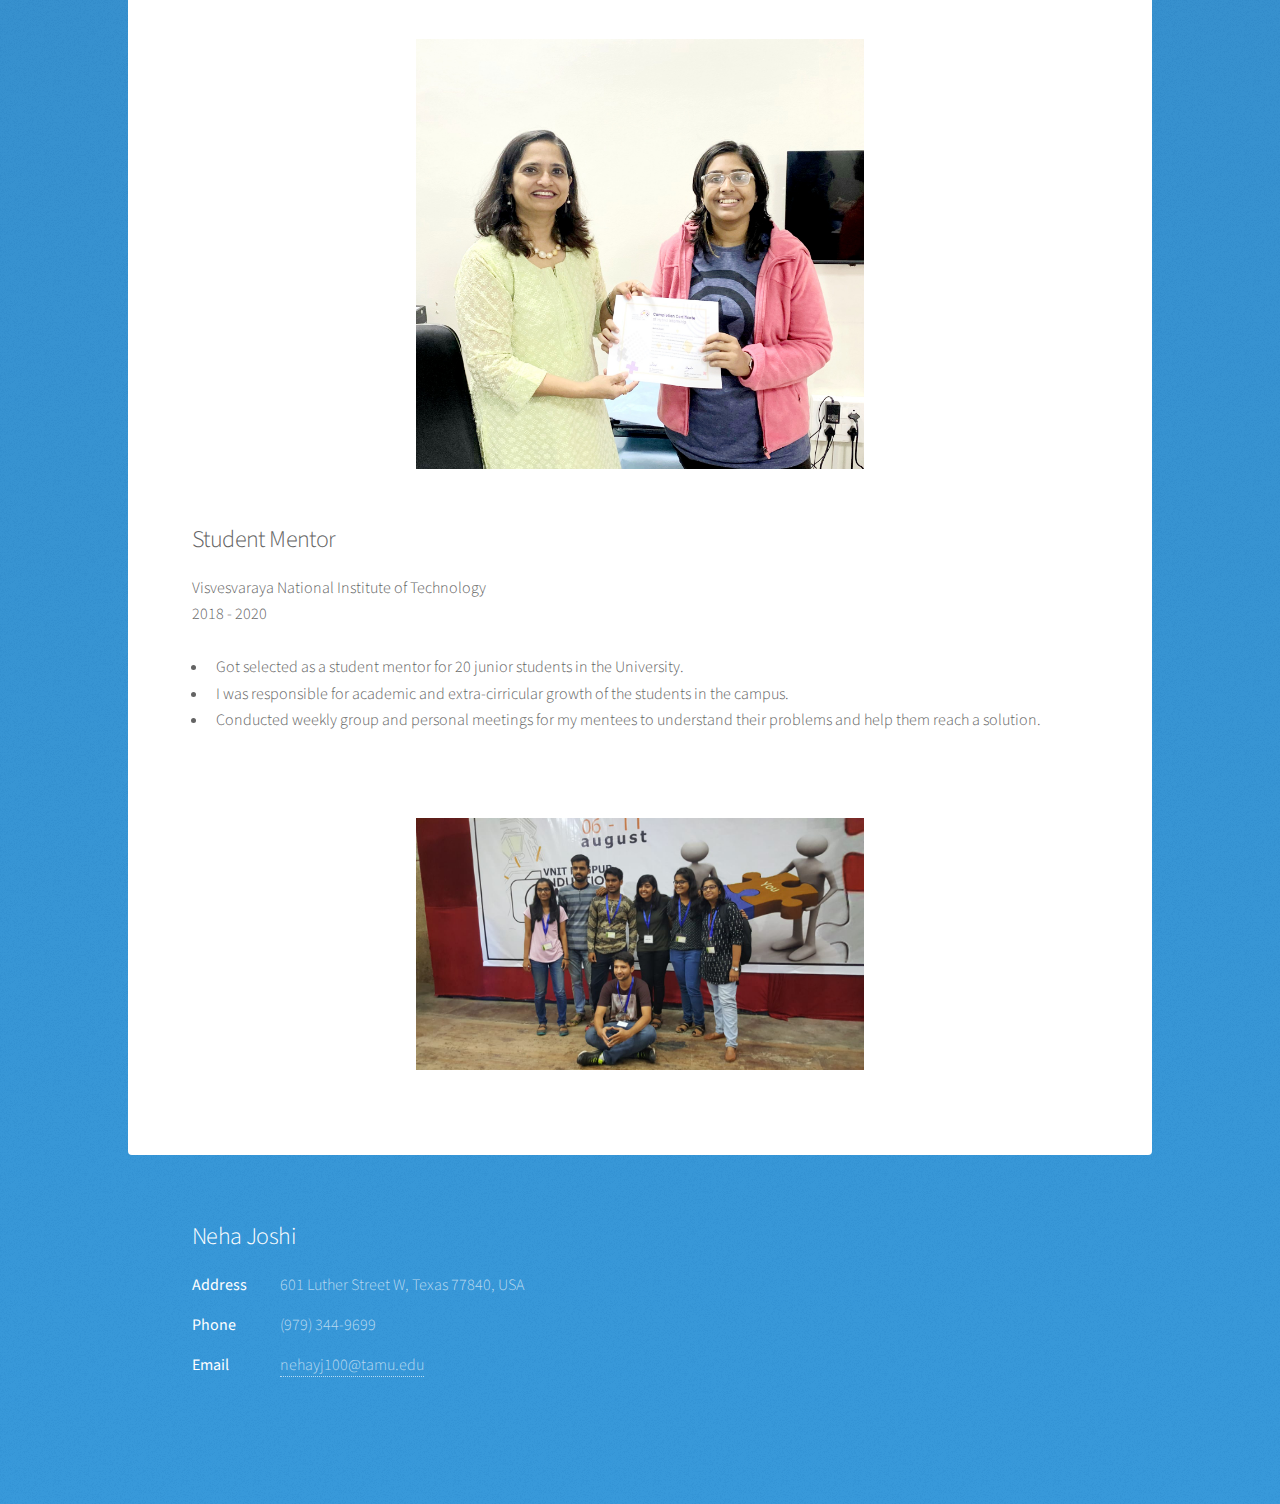
==== commit 39ee0a0f: "fixed bugs" ====
--- a/index.html
+++ b/index.html
@@ -26,7 +26,7 @@
 		<style>
 			p {
 				margin: 0.5em 0; 
-				text-align: justify; 
+				/* text-align: justify;  */
 			}
 		</style>
 	</head>
@@ -76,20 +76,20 @@
 										<header class="major">
 											<h2>About Me</h2>
 										</header>
-										<p>
+										<p style="text-align: justify;">
 											Hello! I'm Neha Joshi, an AI enthusiast from Texas, USA, with a strong academic and professional background in Machine Learning and Artificial Intelligence. 
 											I have done my undergrad from one of the top Indian Institutions (NIT Nagpur) with a convocation gold medal and academic excellence prize.
 										</p>
-										<p>
+										<p style="text-align: justify;">
 											I kick-started my career as a Machine Learning Engineer at a leading Indian consulting firm, collaborating on impactful projects with Merck US. 
 											Transitioning to academia, I am currently pursuing a Master's in Computer Engineering at the Texas A&M University, focusing on Machine Learning and AI.
 										</p>
-										<p>
+										<p style="text-align: justify;">
 											Alongside my studies, I served as a Teaching Assistant for a Data Science course, facilitating lab sessions for senior engineering students. 
 											I've done some exciting projects in Multimodal Deep Learning at the STMI lab, specifically- calorie prediction using meal images for diabetes patients
 											I had a focus on self-supervised and supervised ensemble-based learning techniques.
 										</p>
-										<p>
+										<p style="text-align: justify;">
 											Currently, I am working extensively on Large Language Models and Agentic AI frameworks. 
 											I'm also freelancing for an NGO to create a Mental Health based chatbot.
 										</p>
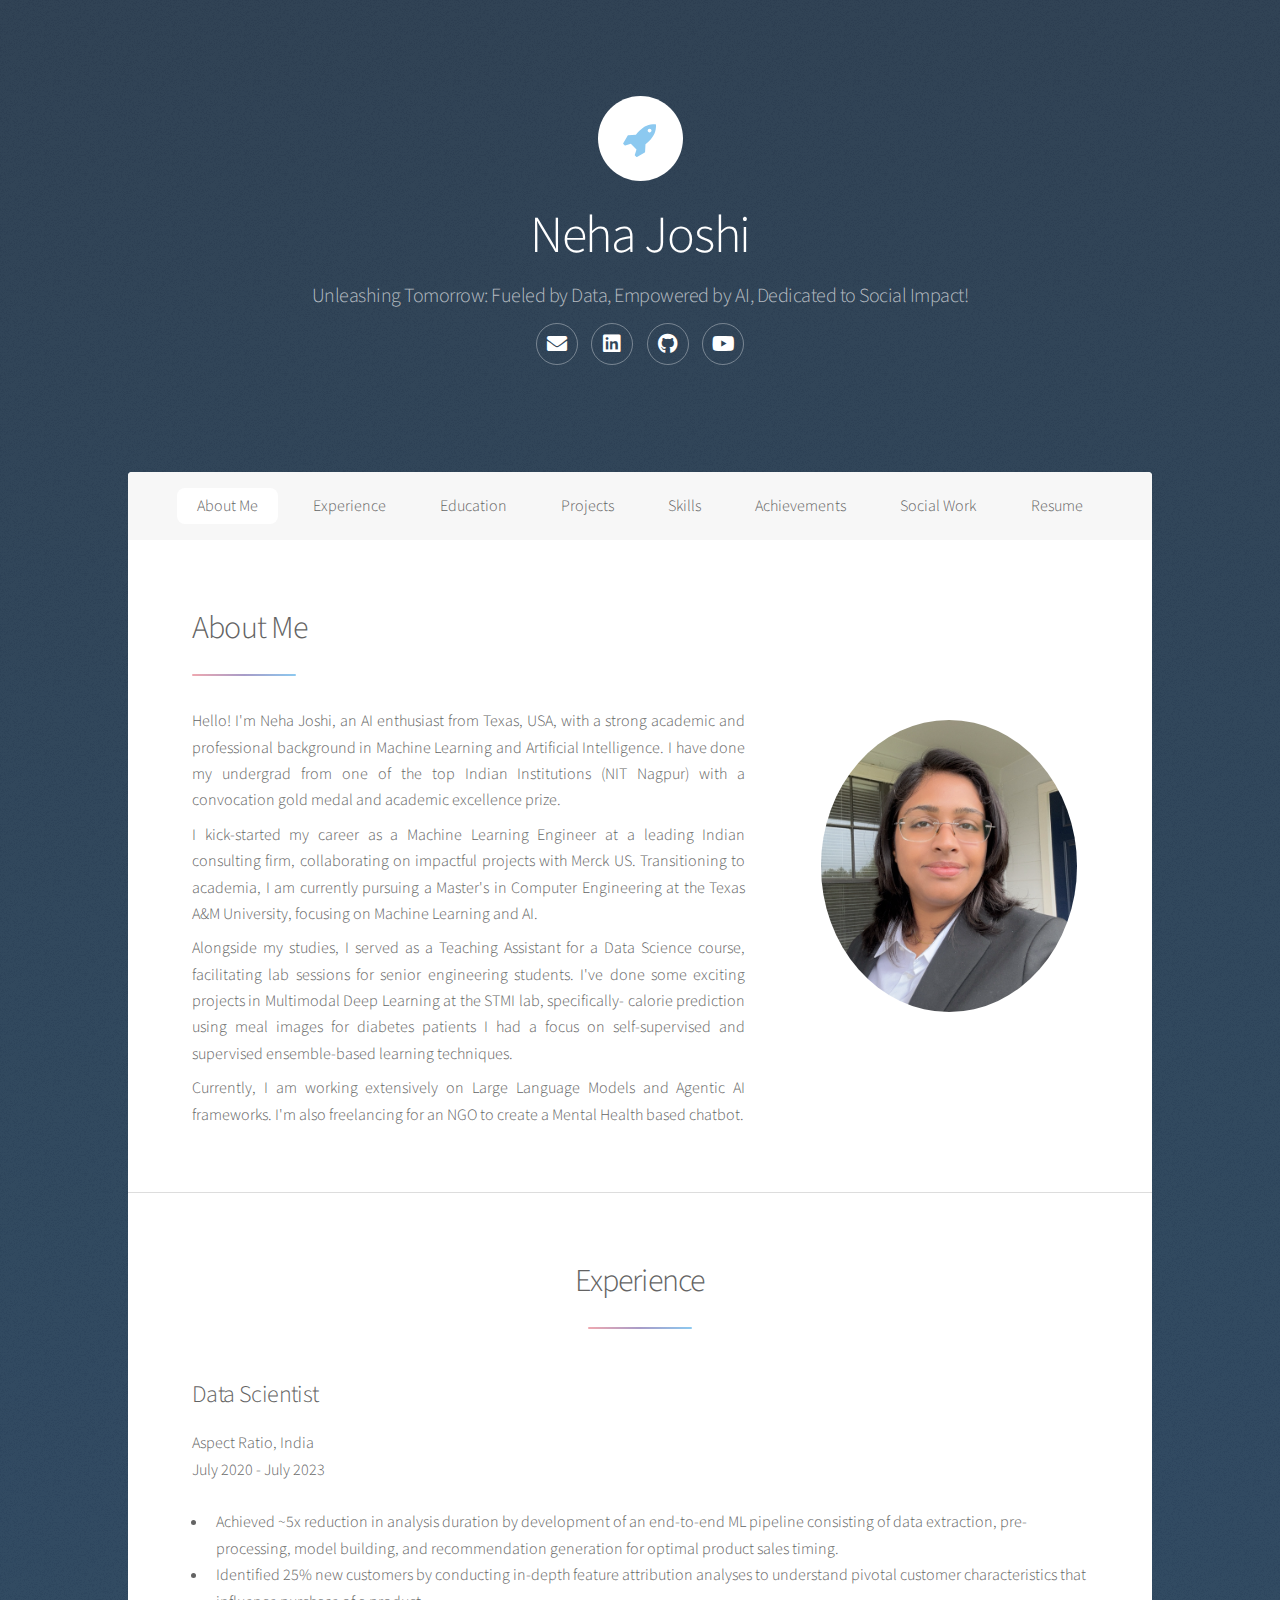
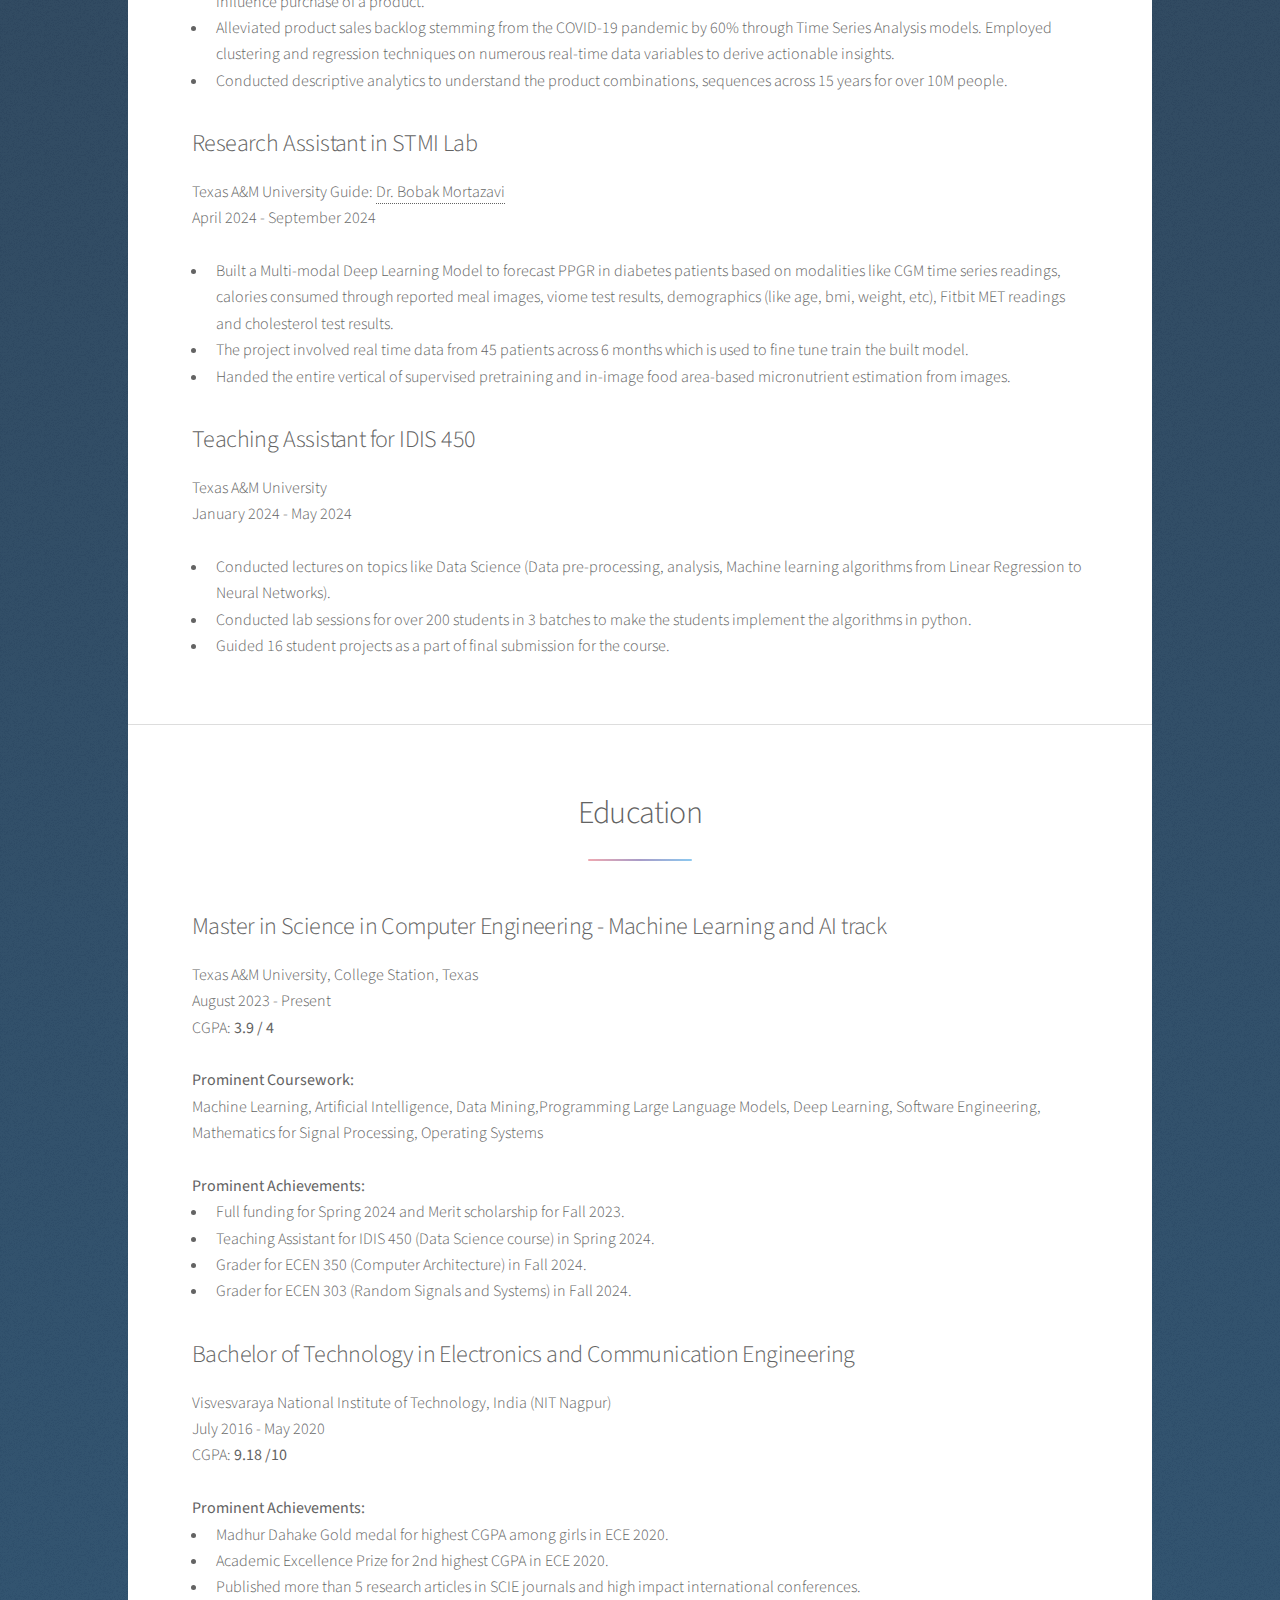
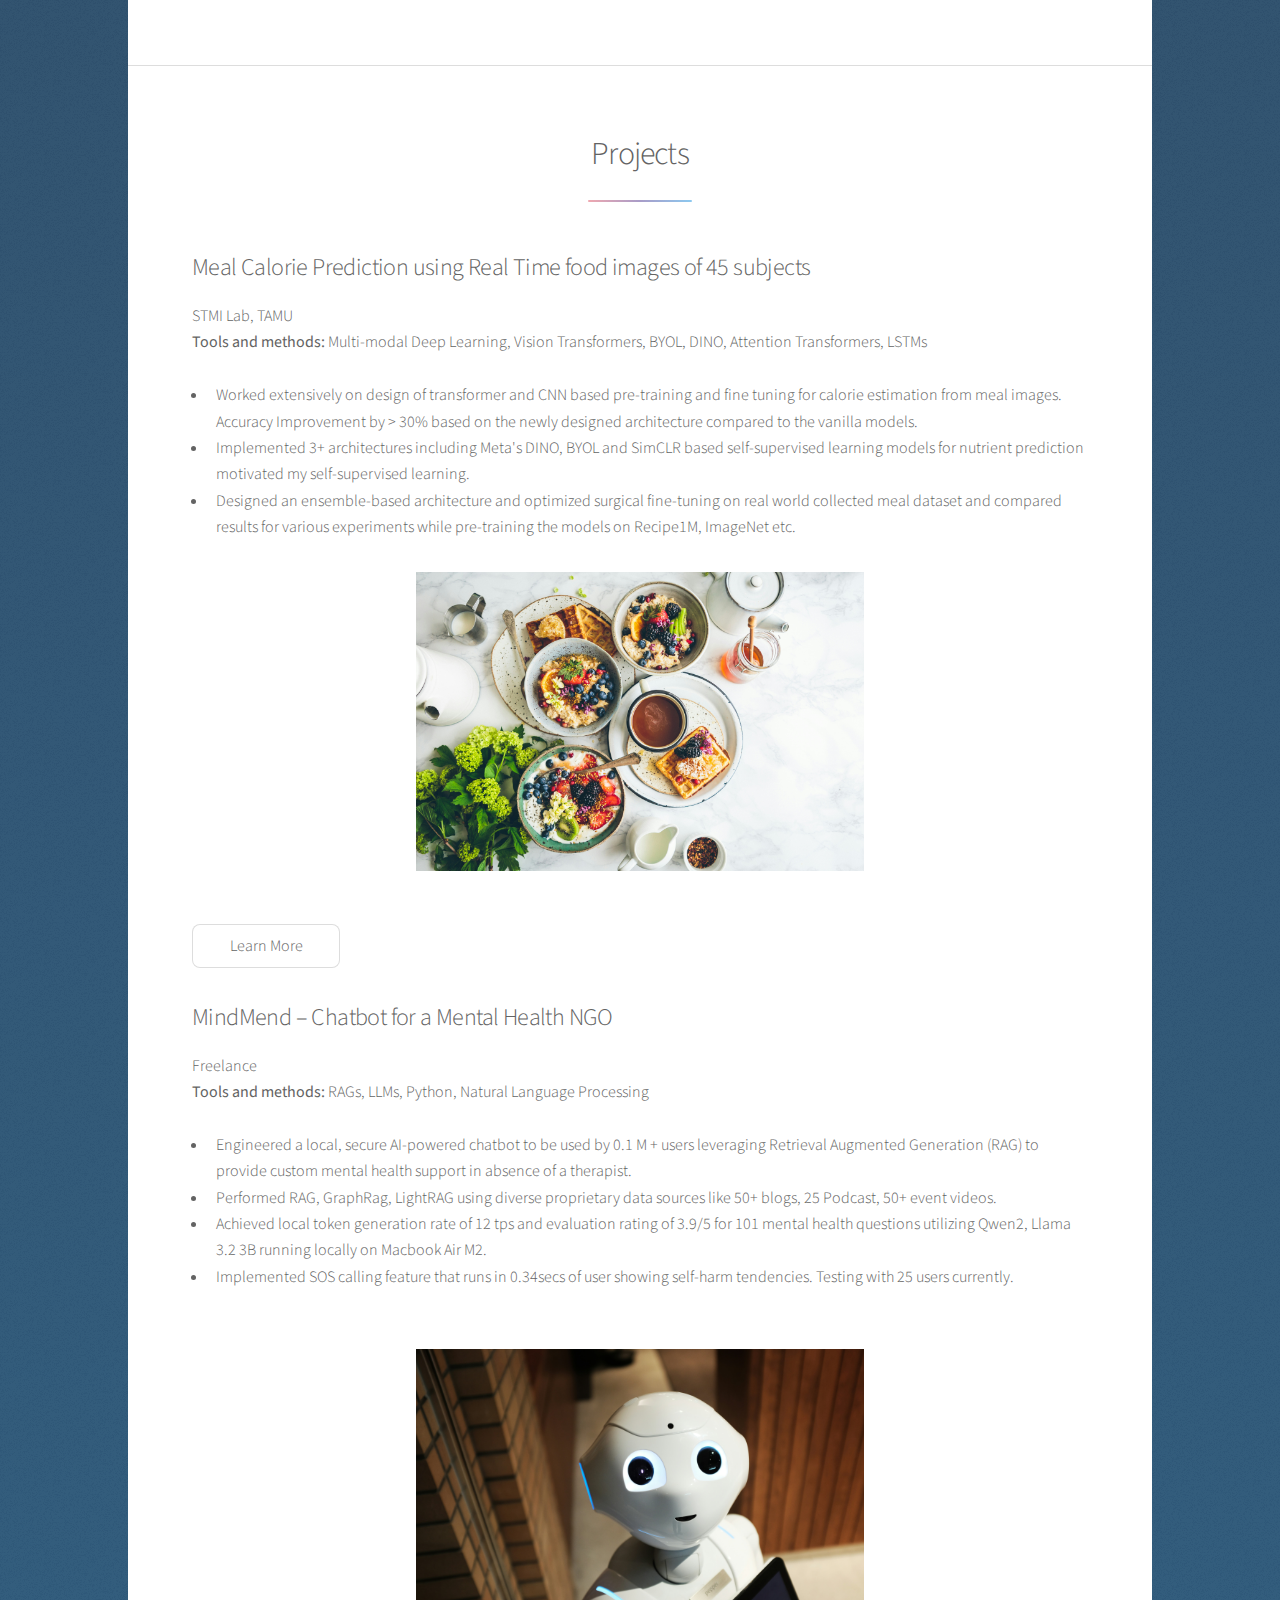
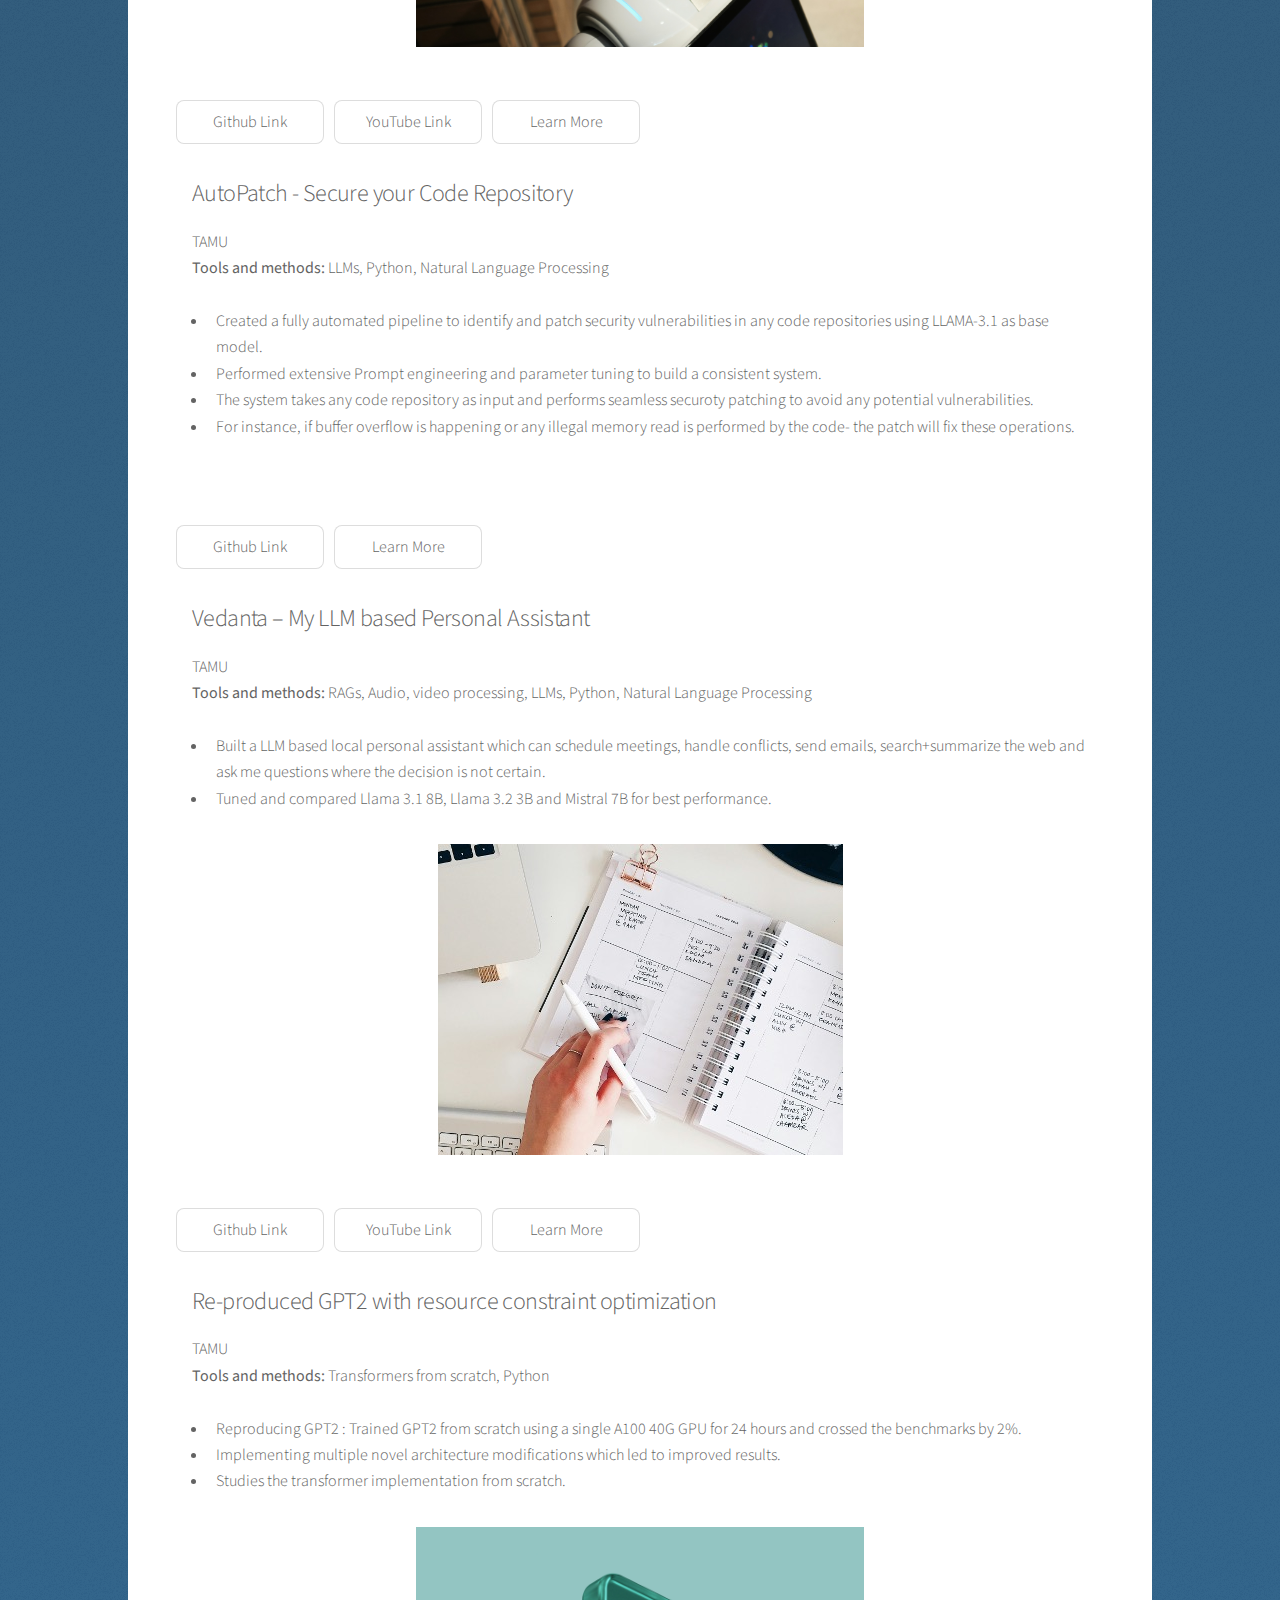
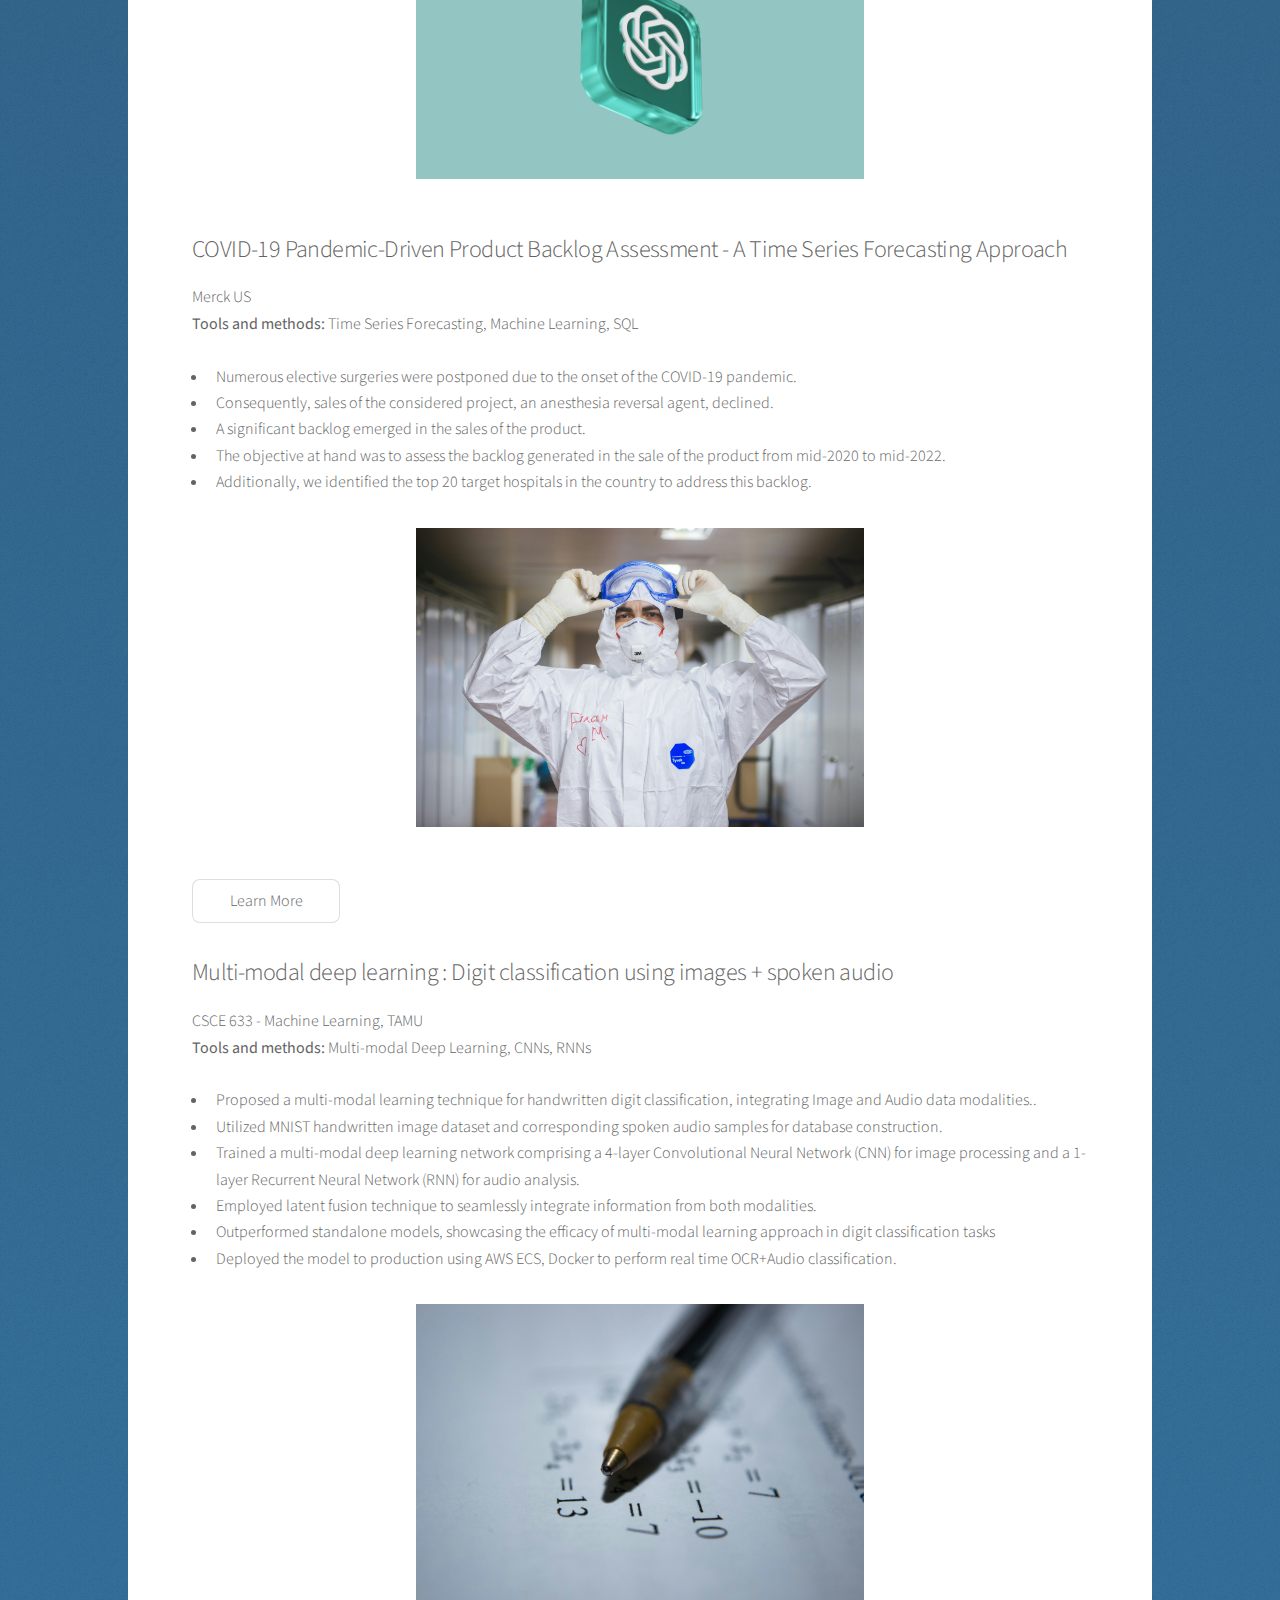
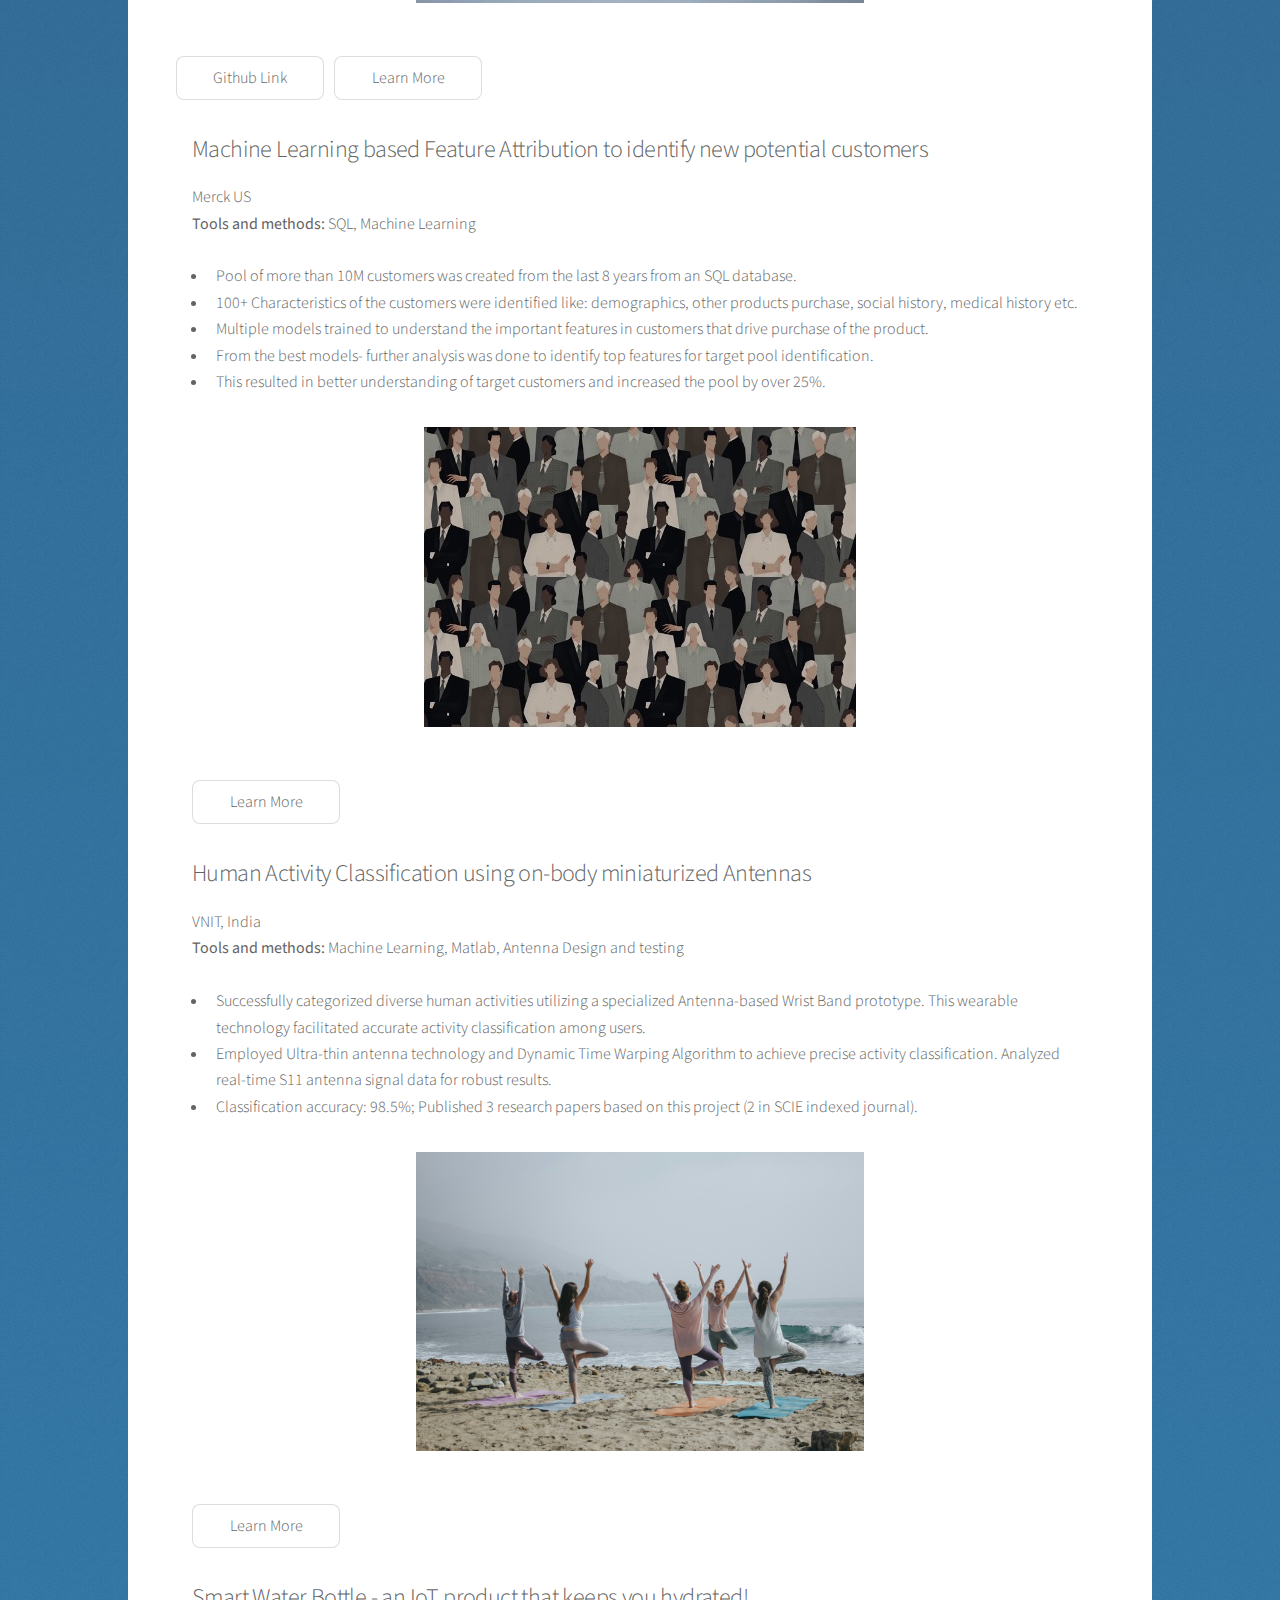
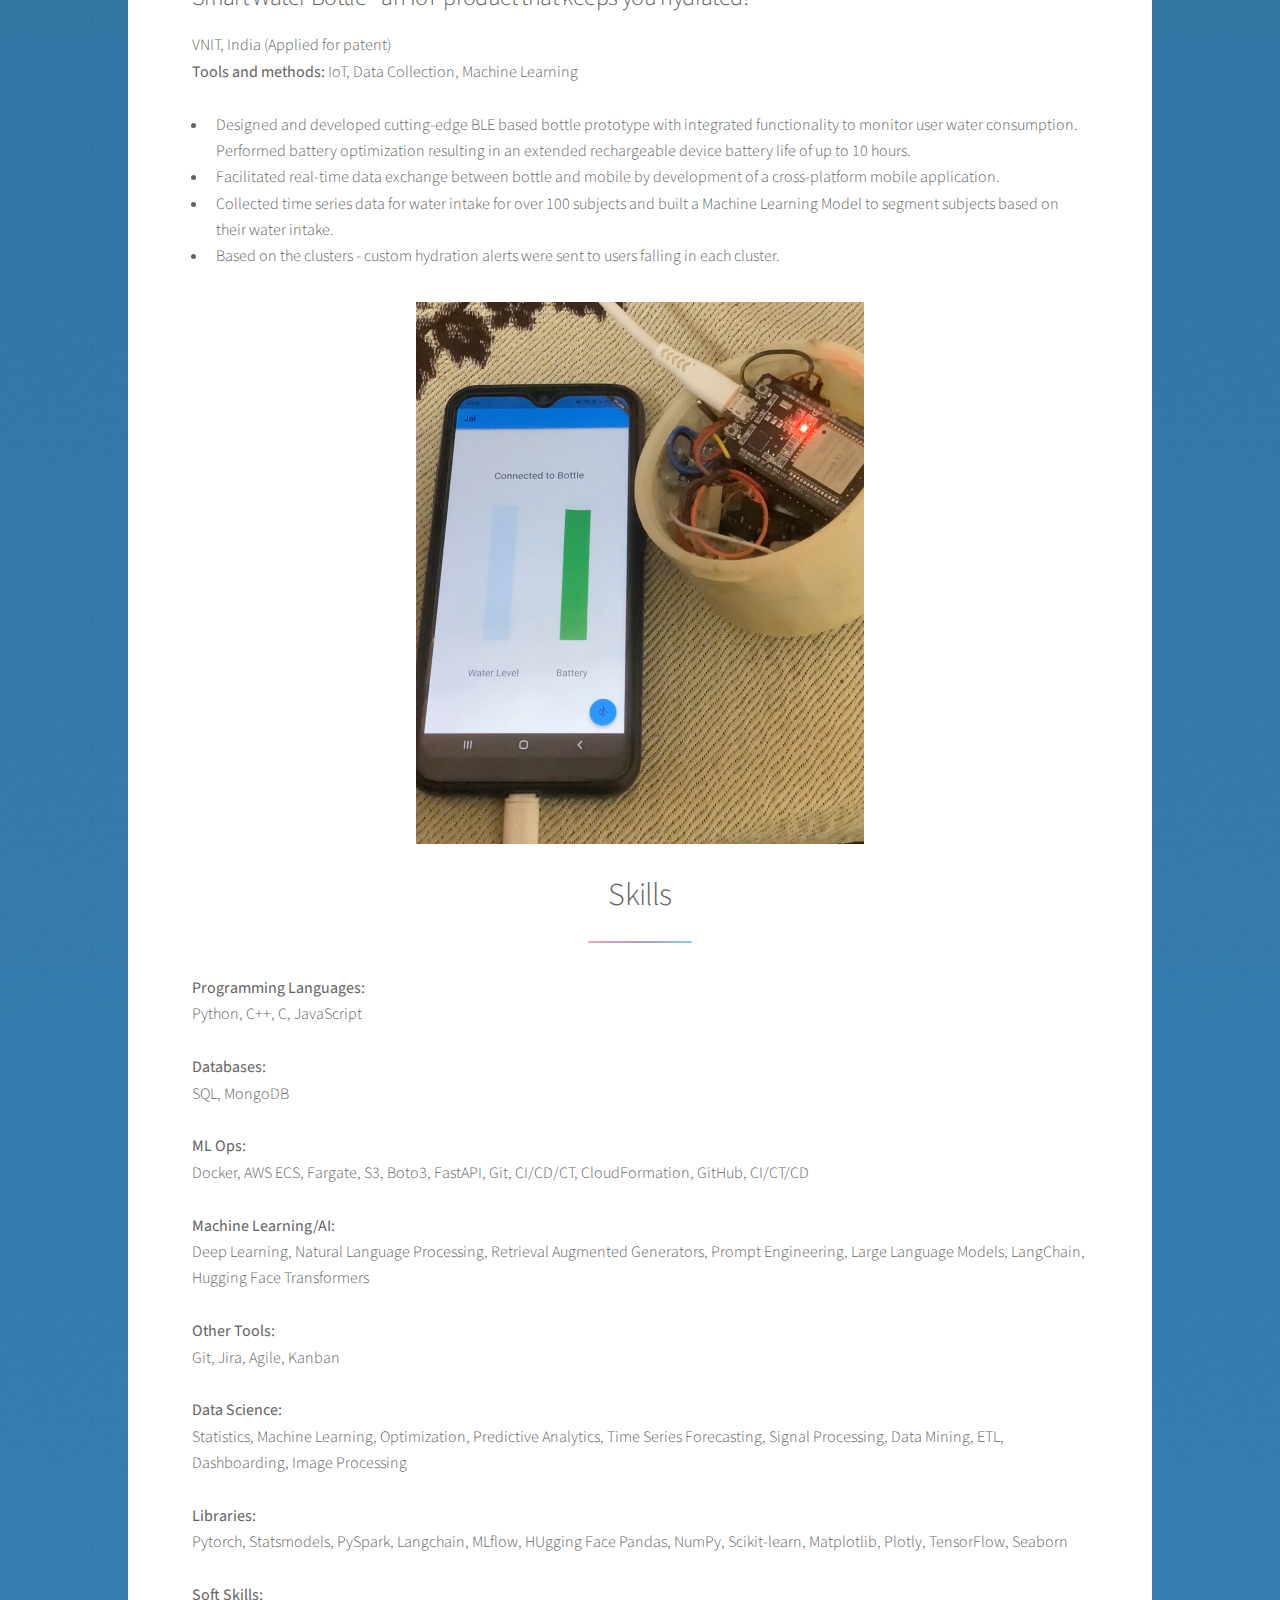
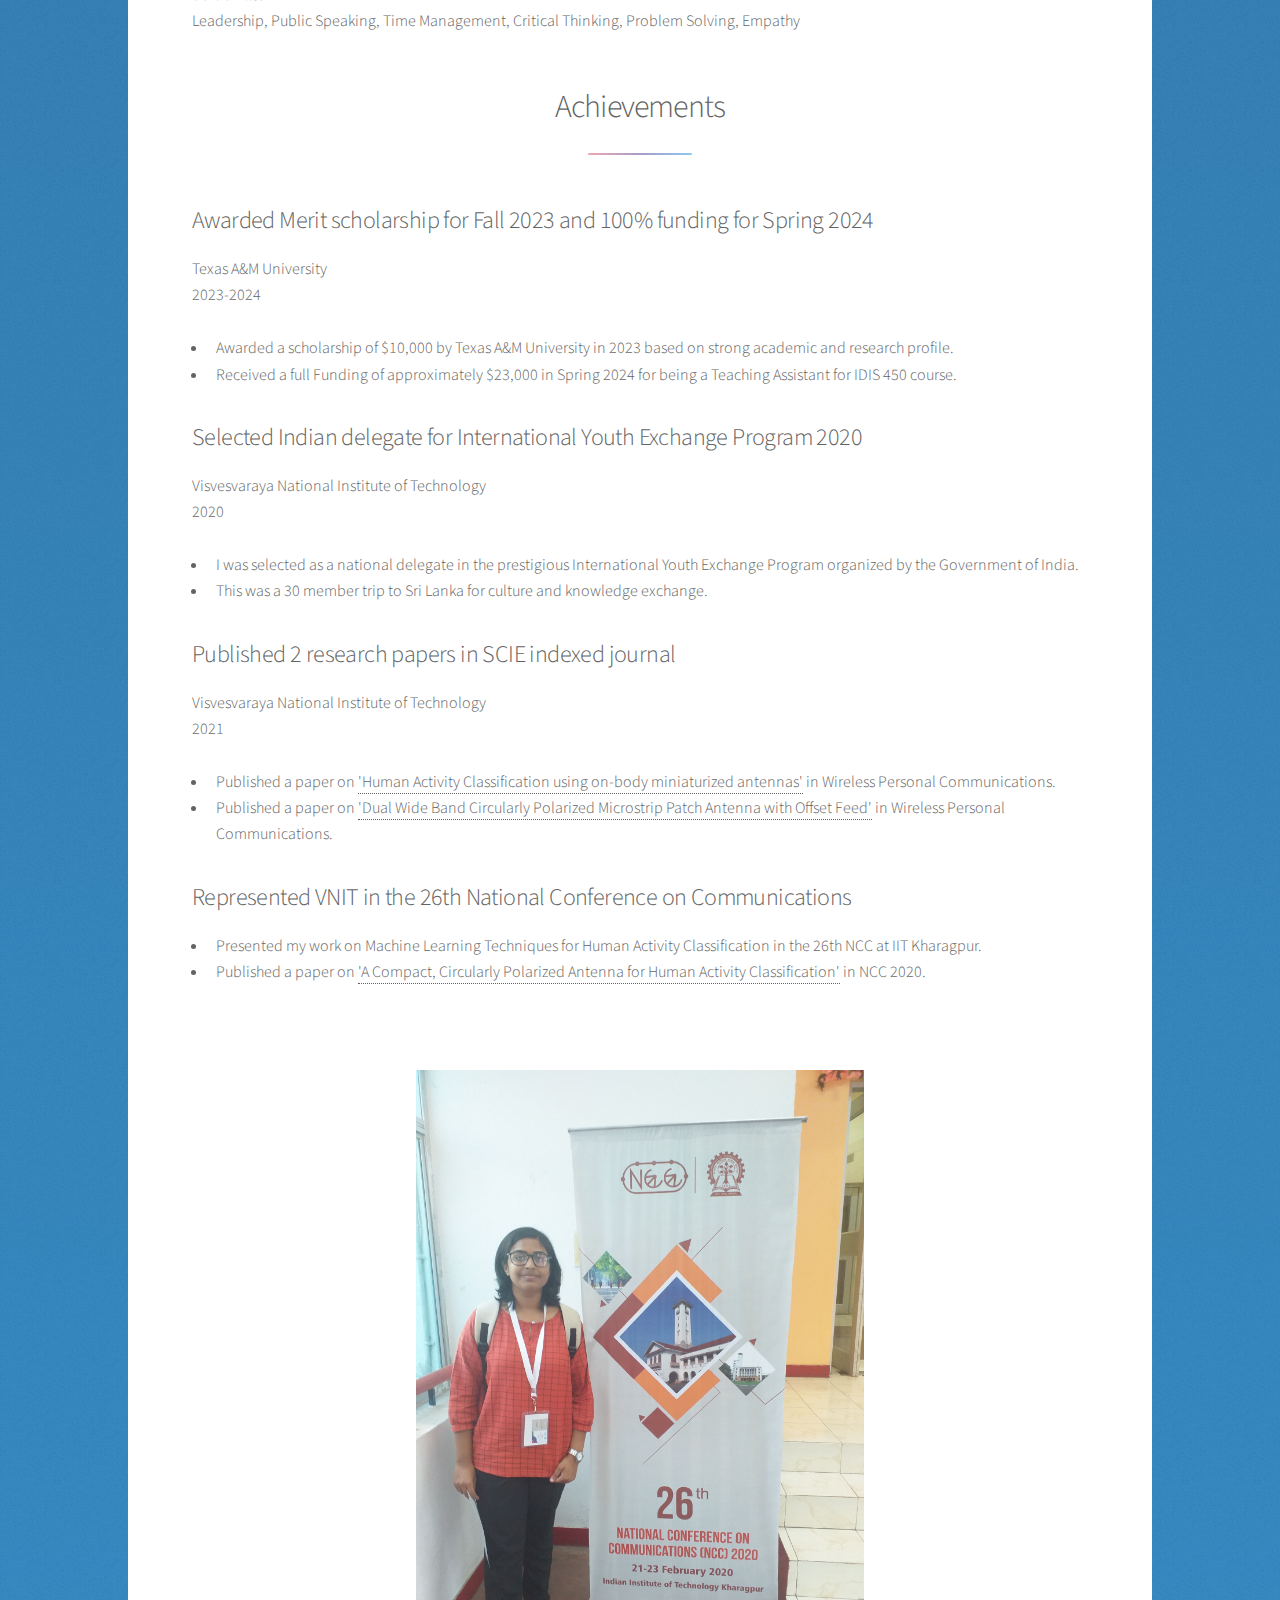
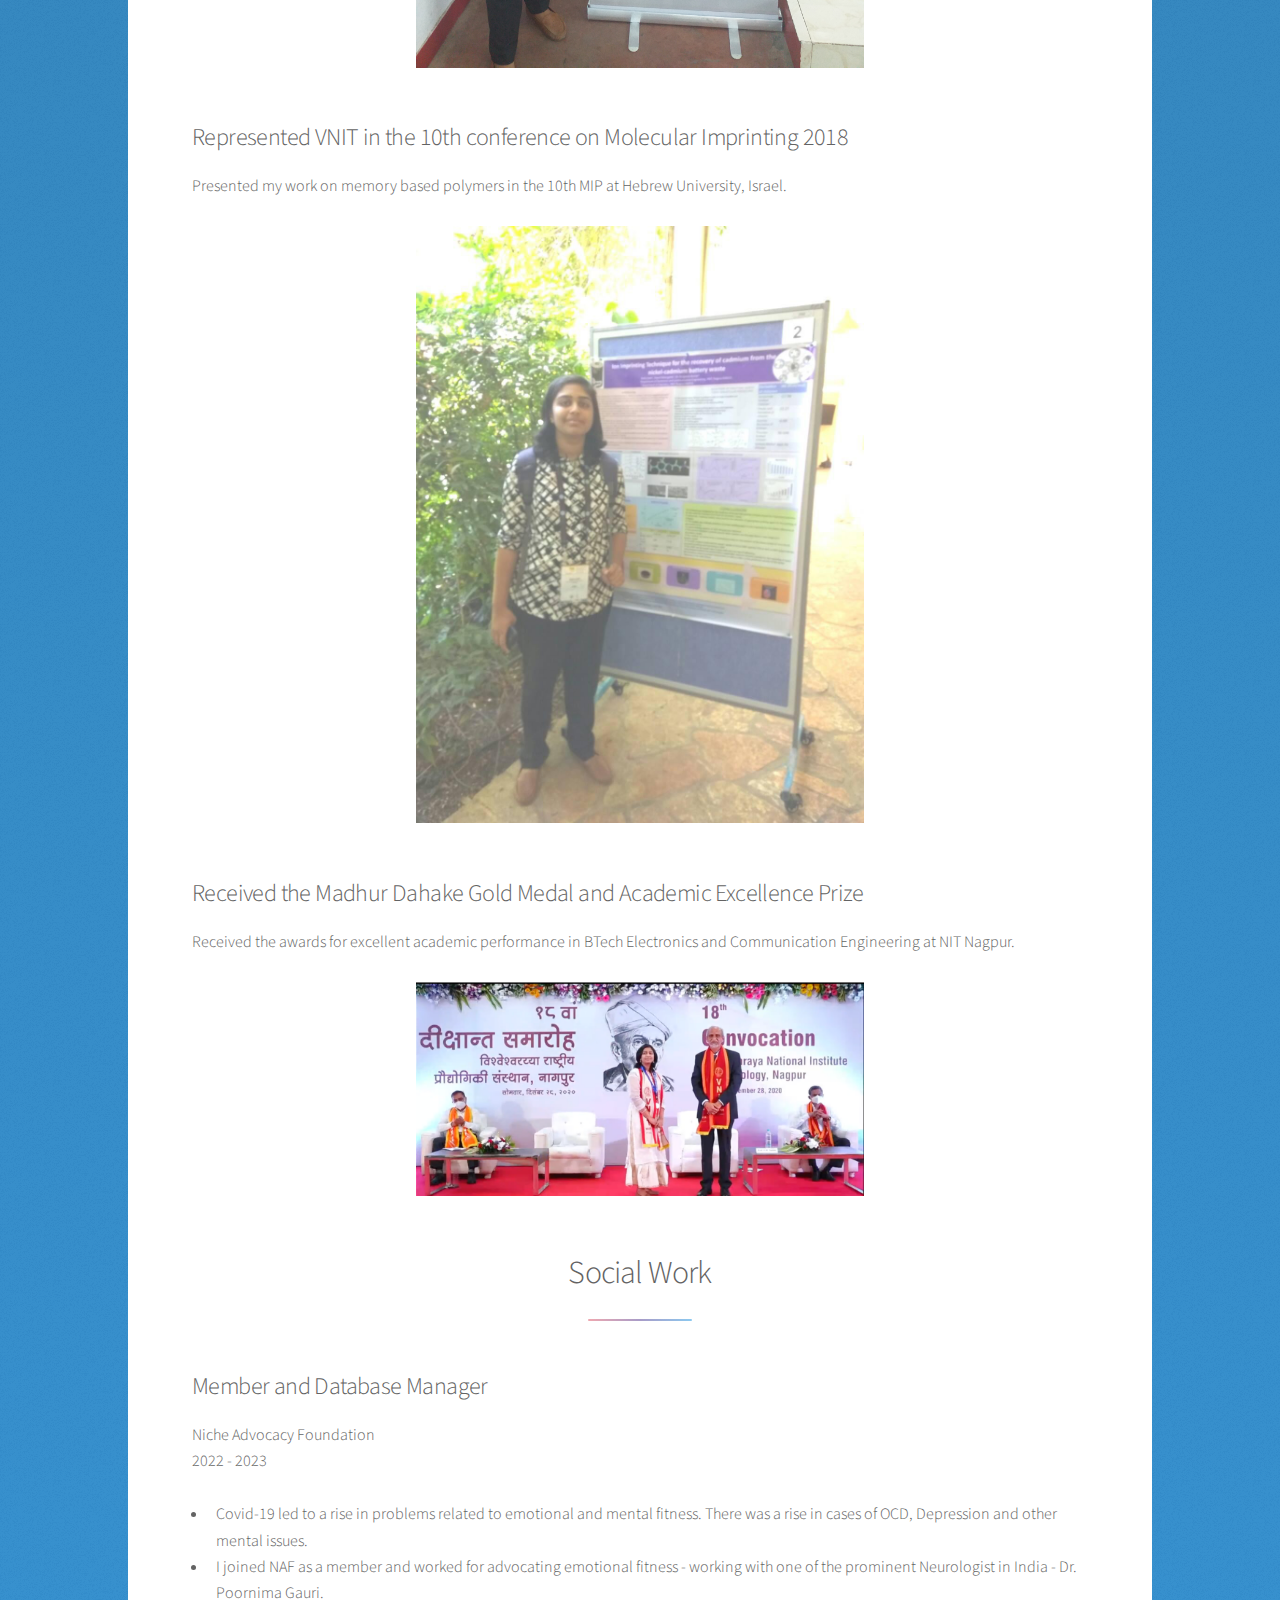
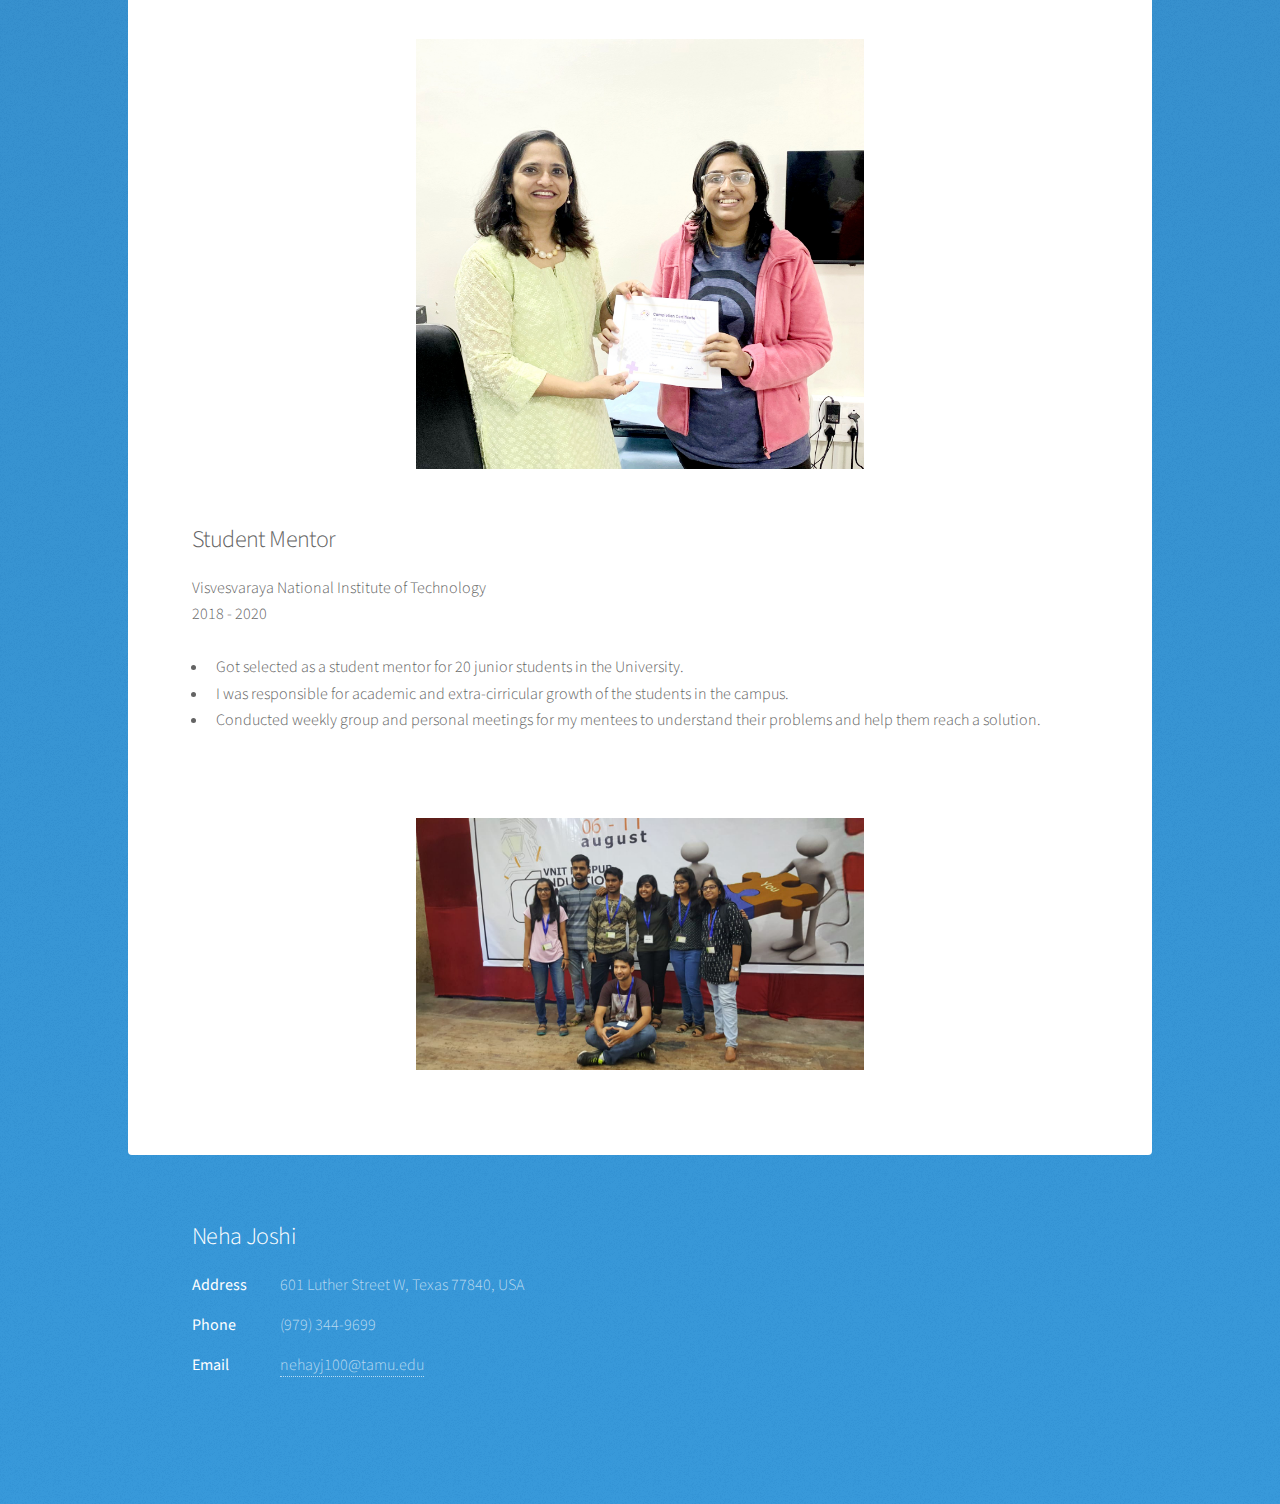
==== commit 42f1df67: "cgpa updated for this sem" ====
--- a/index.html
+++ b/index.html
@@ -172,7 +172,7 @@
 									<br/>
 									August 2023 - Present
 									<br>
-									CGPA: <strong>3.83 / 4</strong>
+									CGPA: <strong>3.9 / 4</strong>
 									<br/>
 									<br/>
 									<strong>Prominent Coursework: </strong>
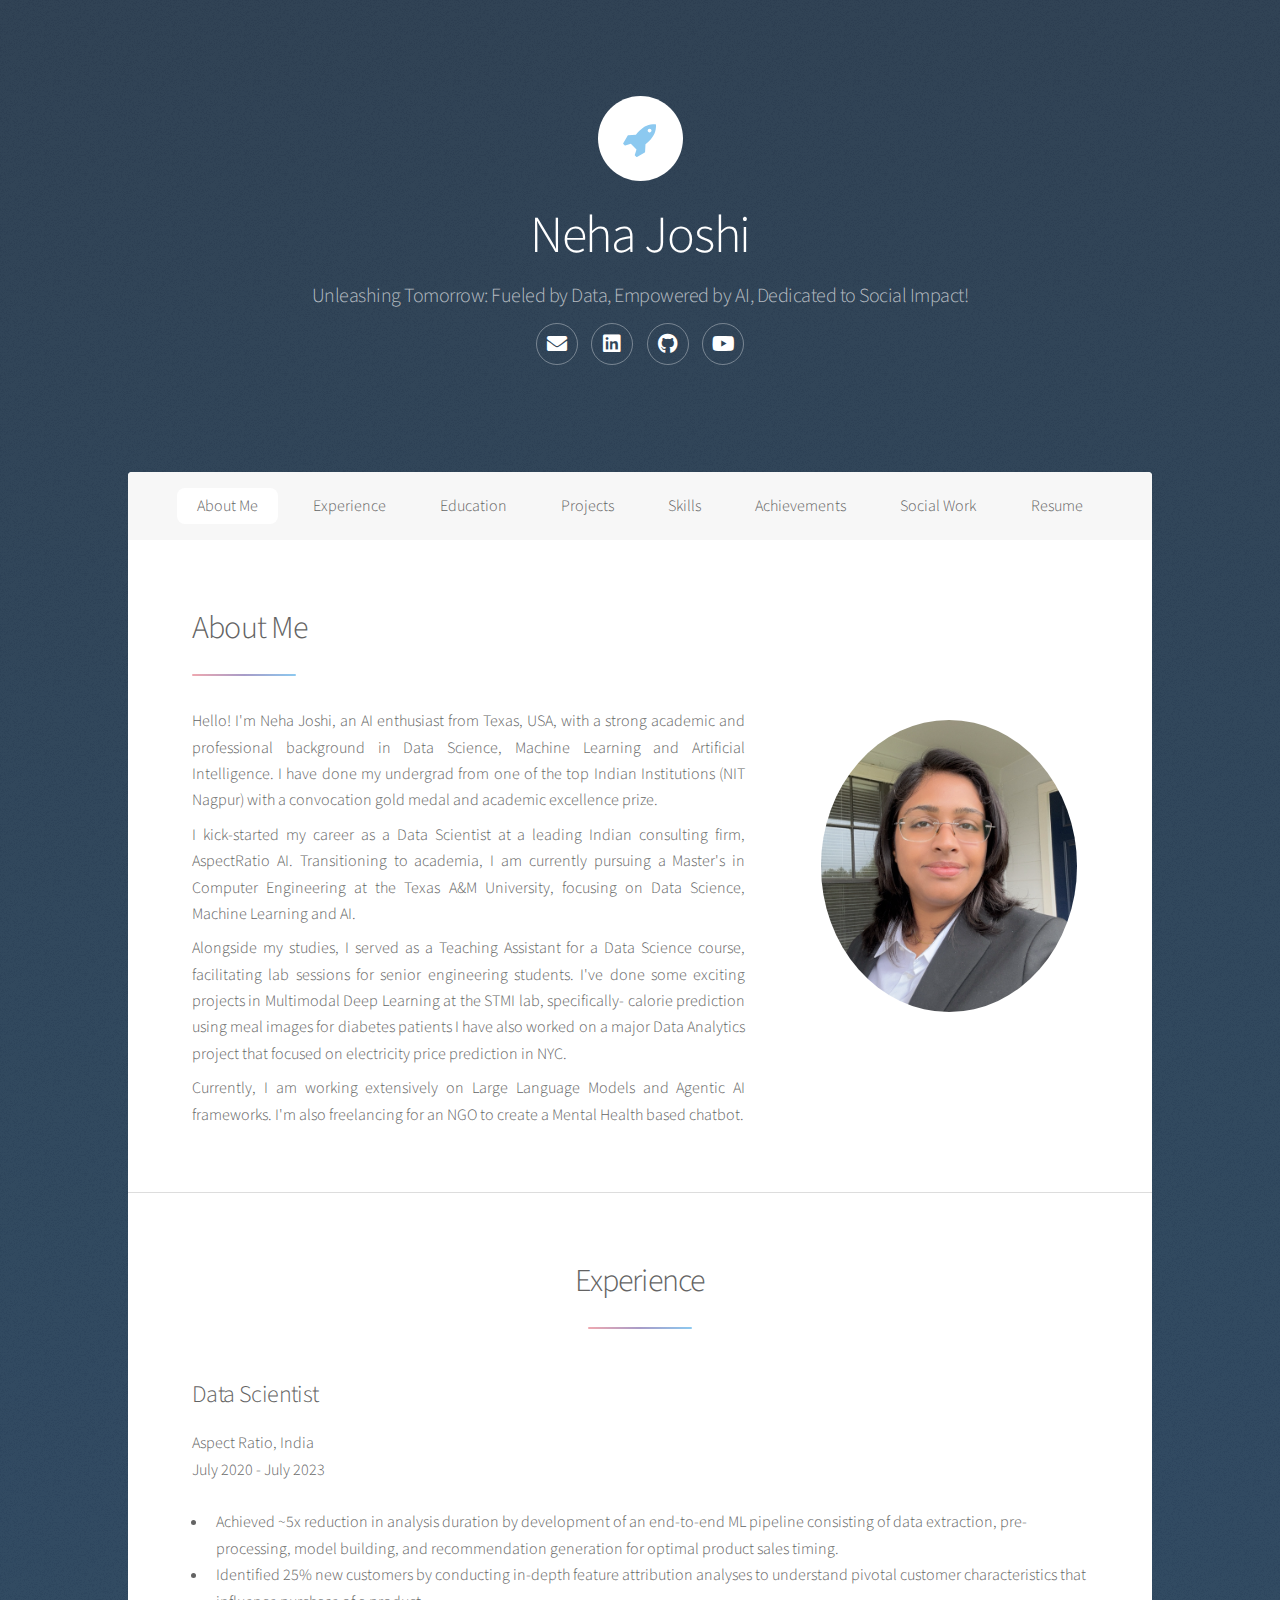
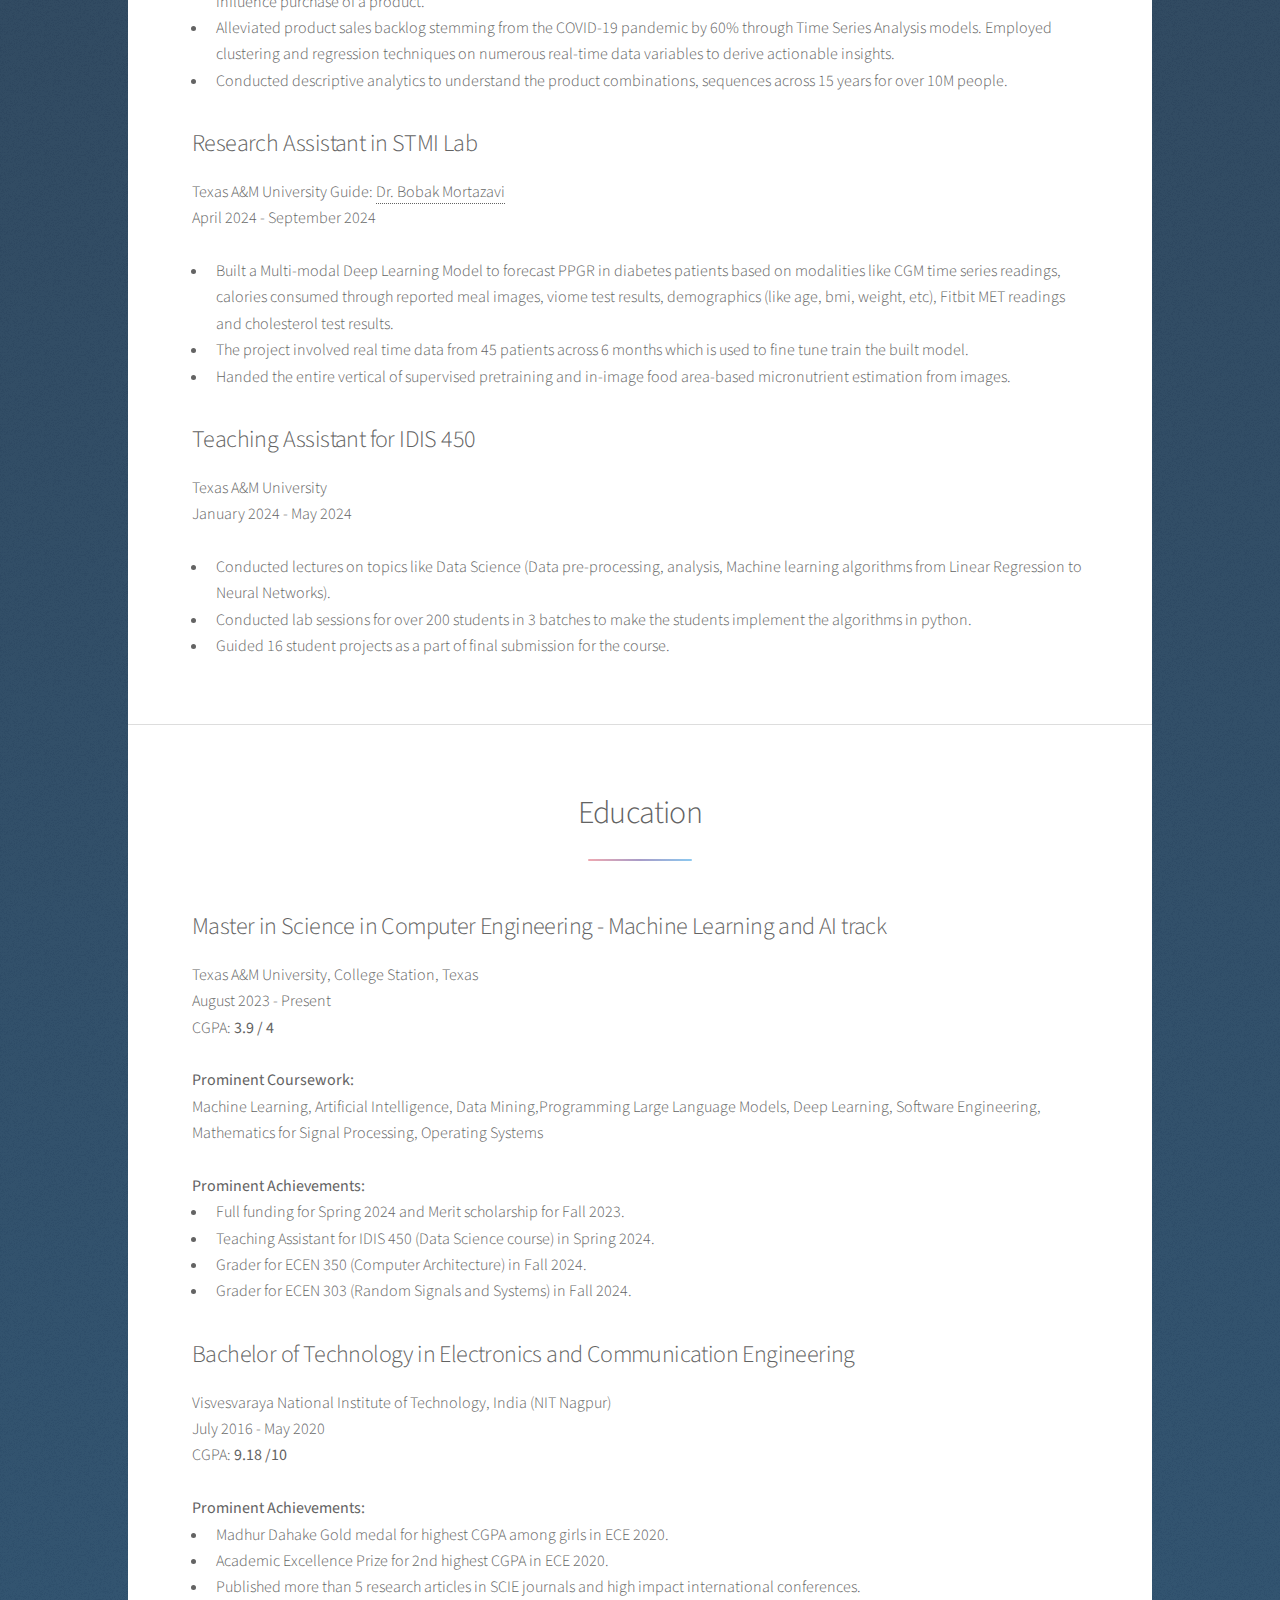
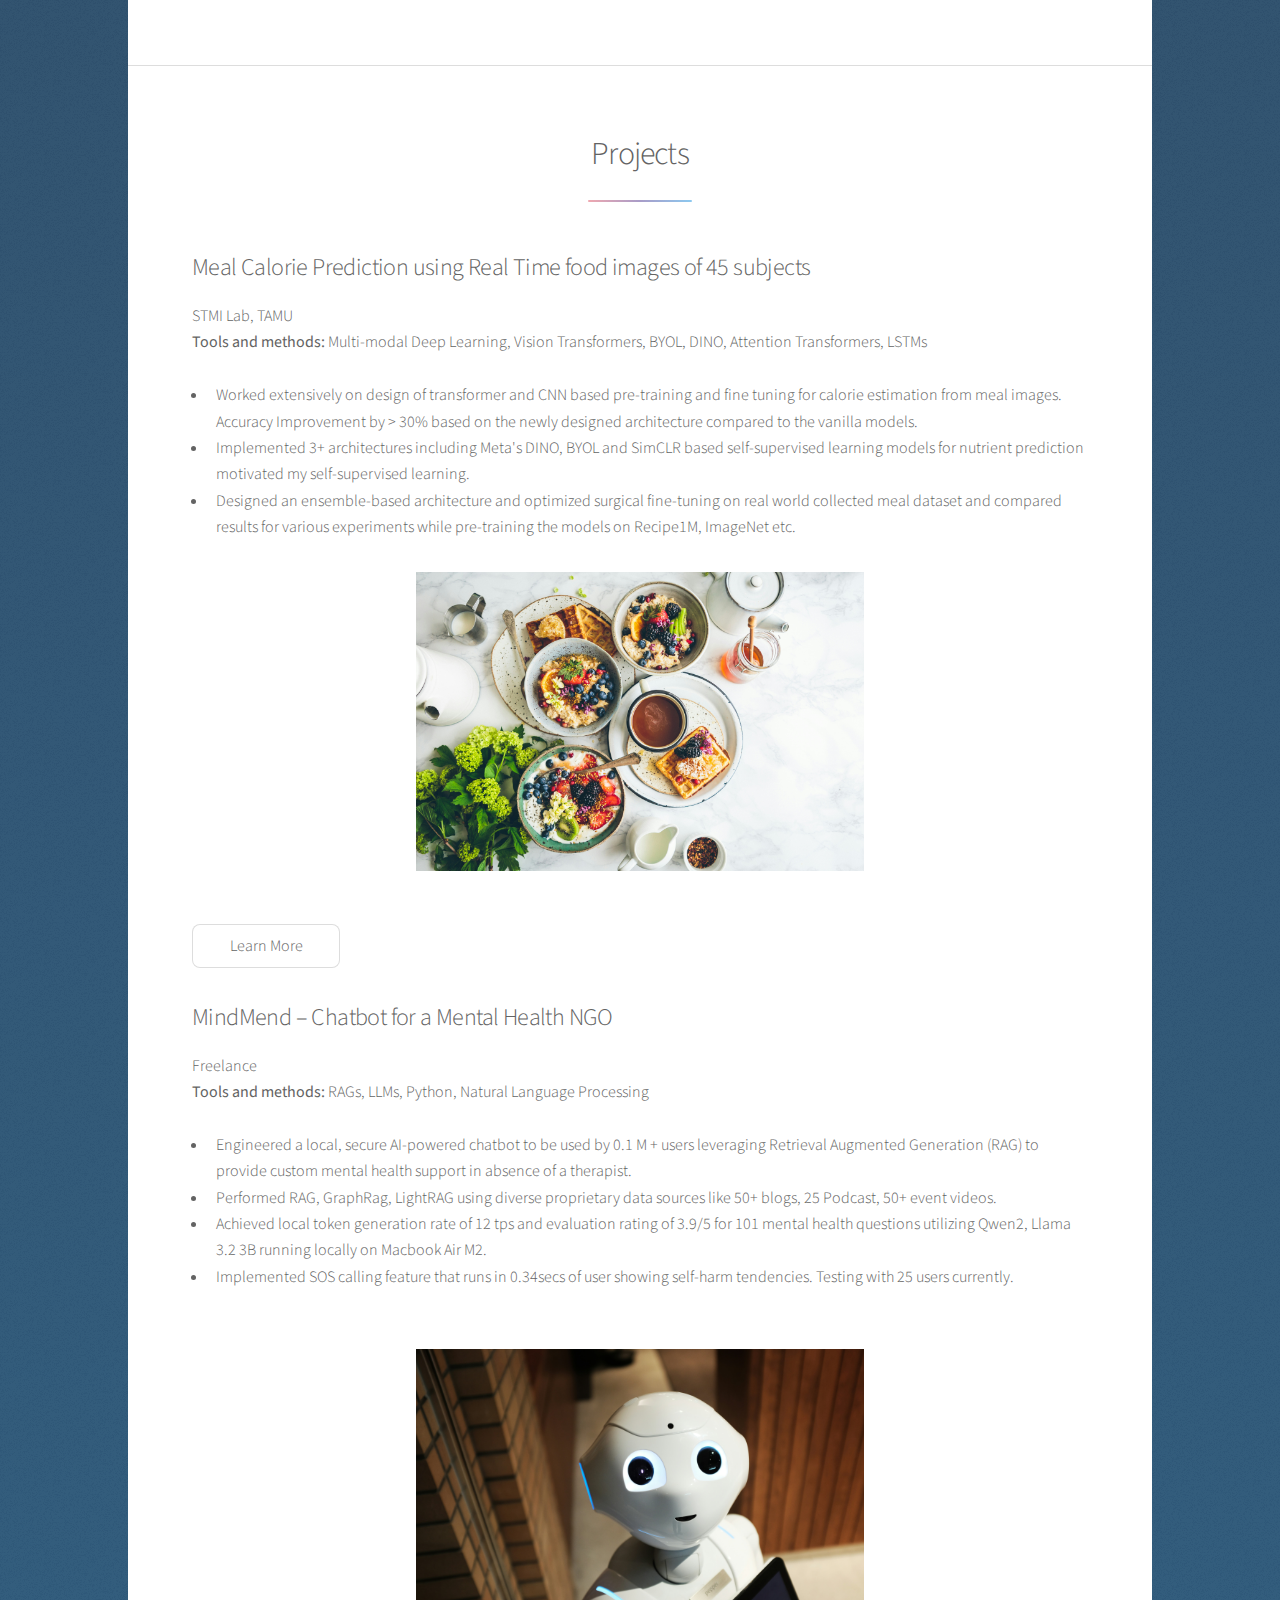
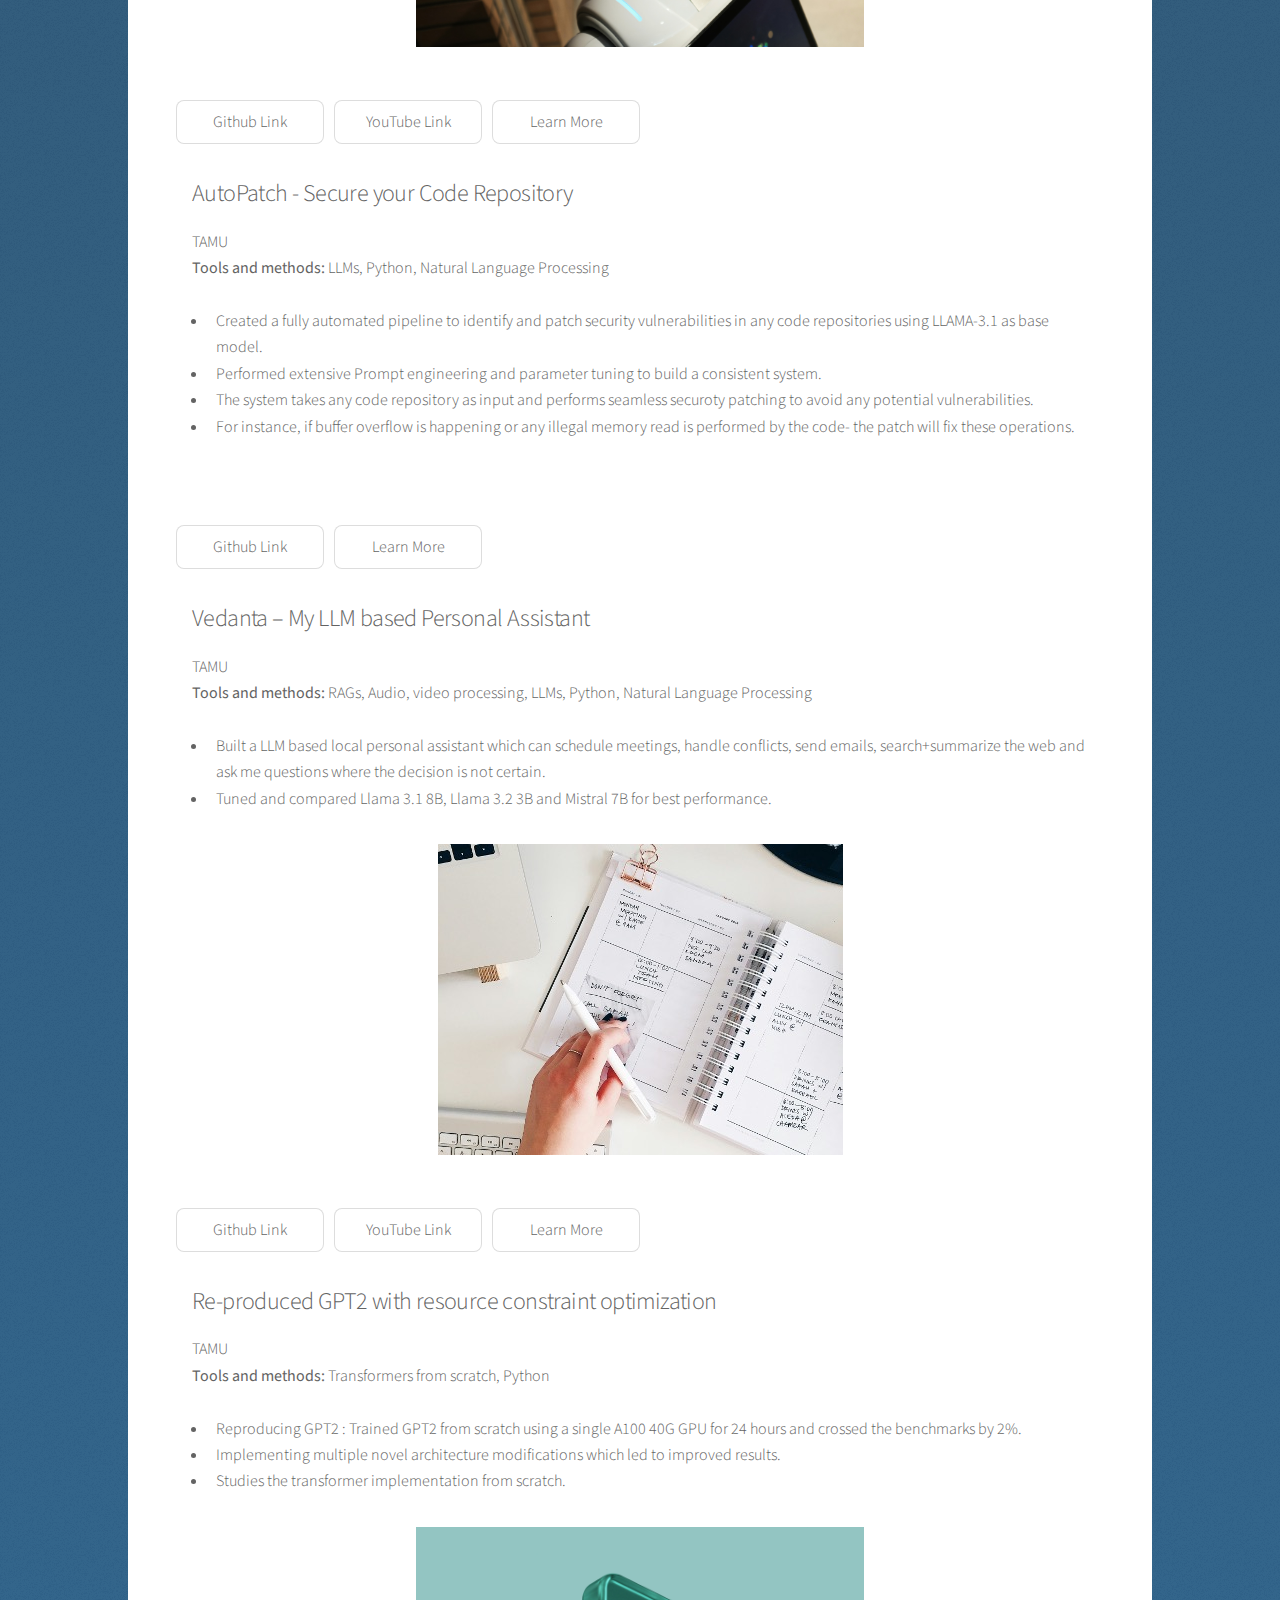
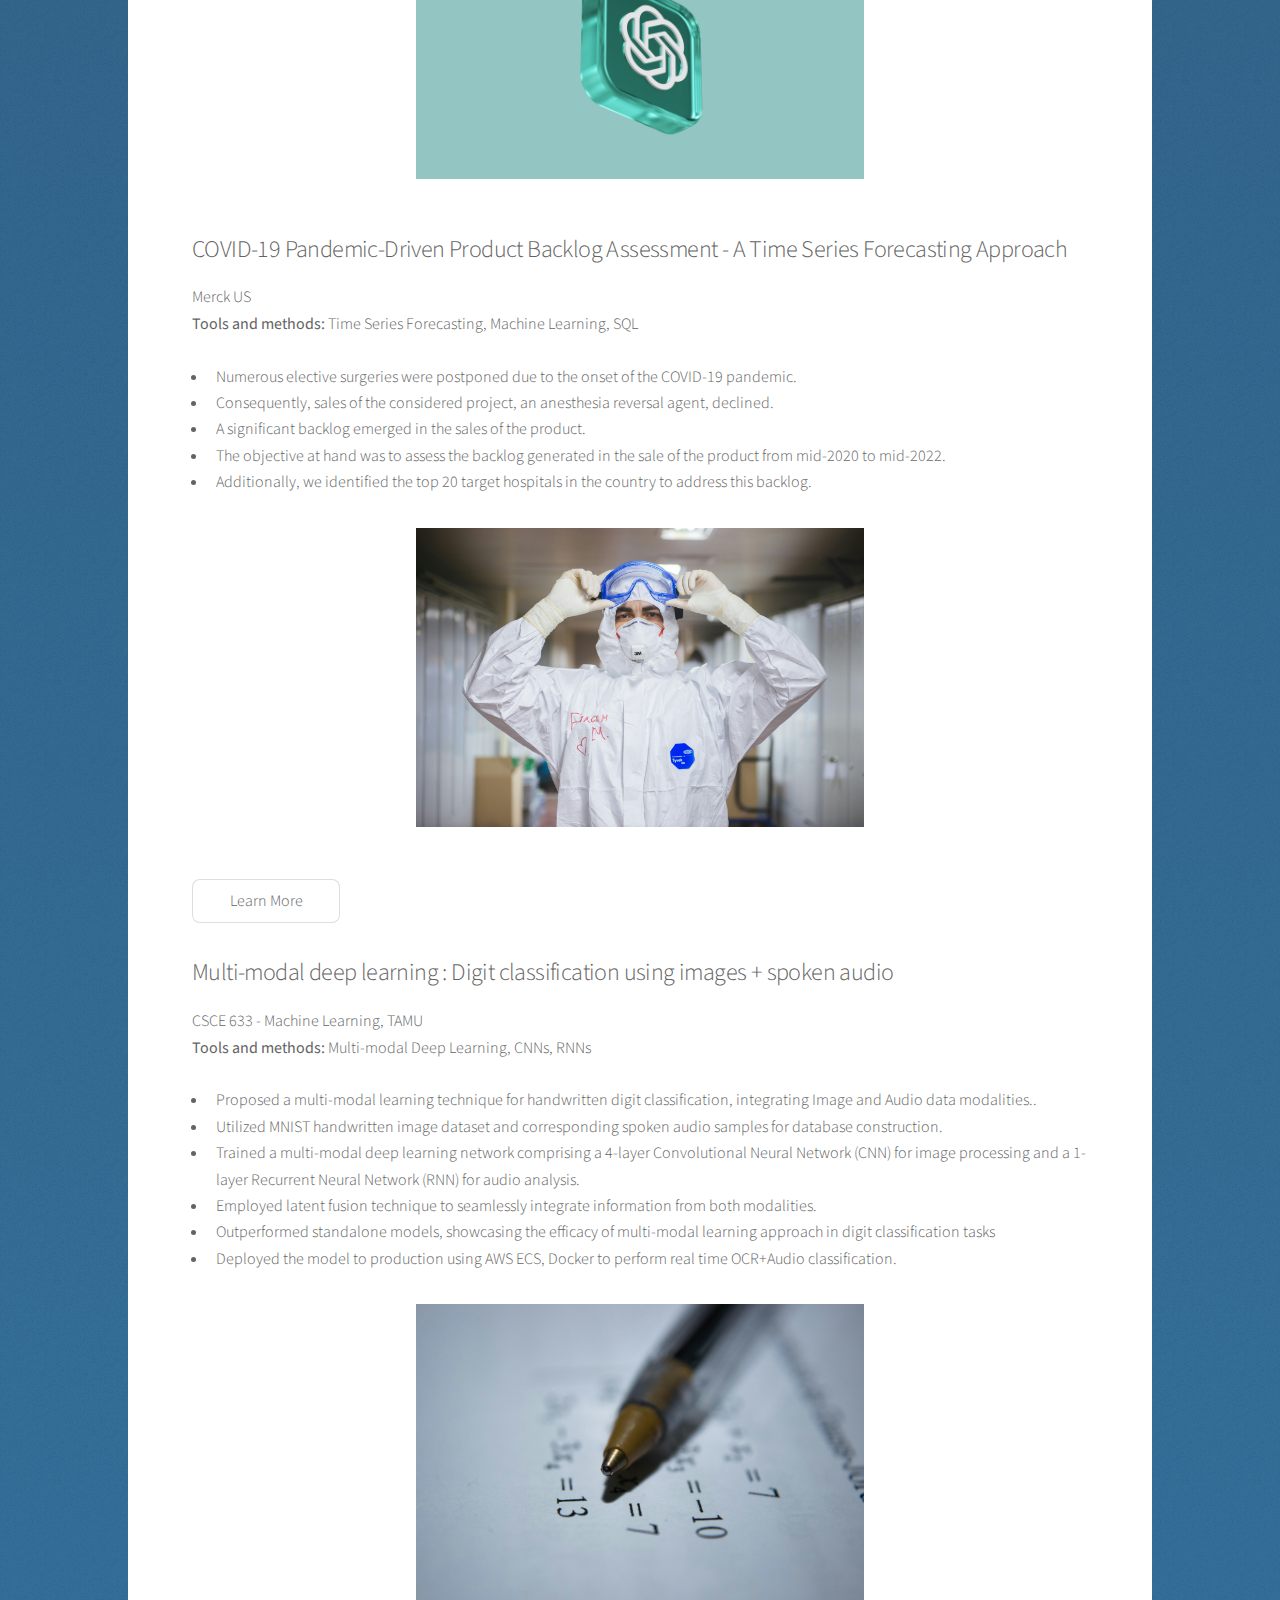
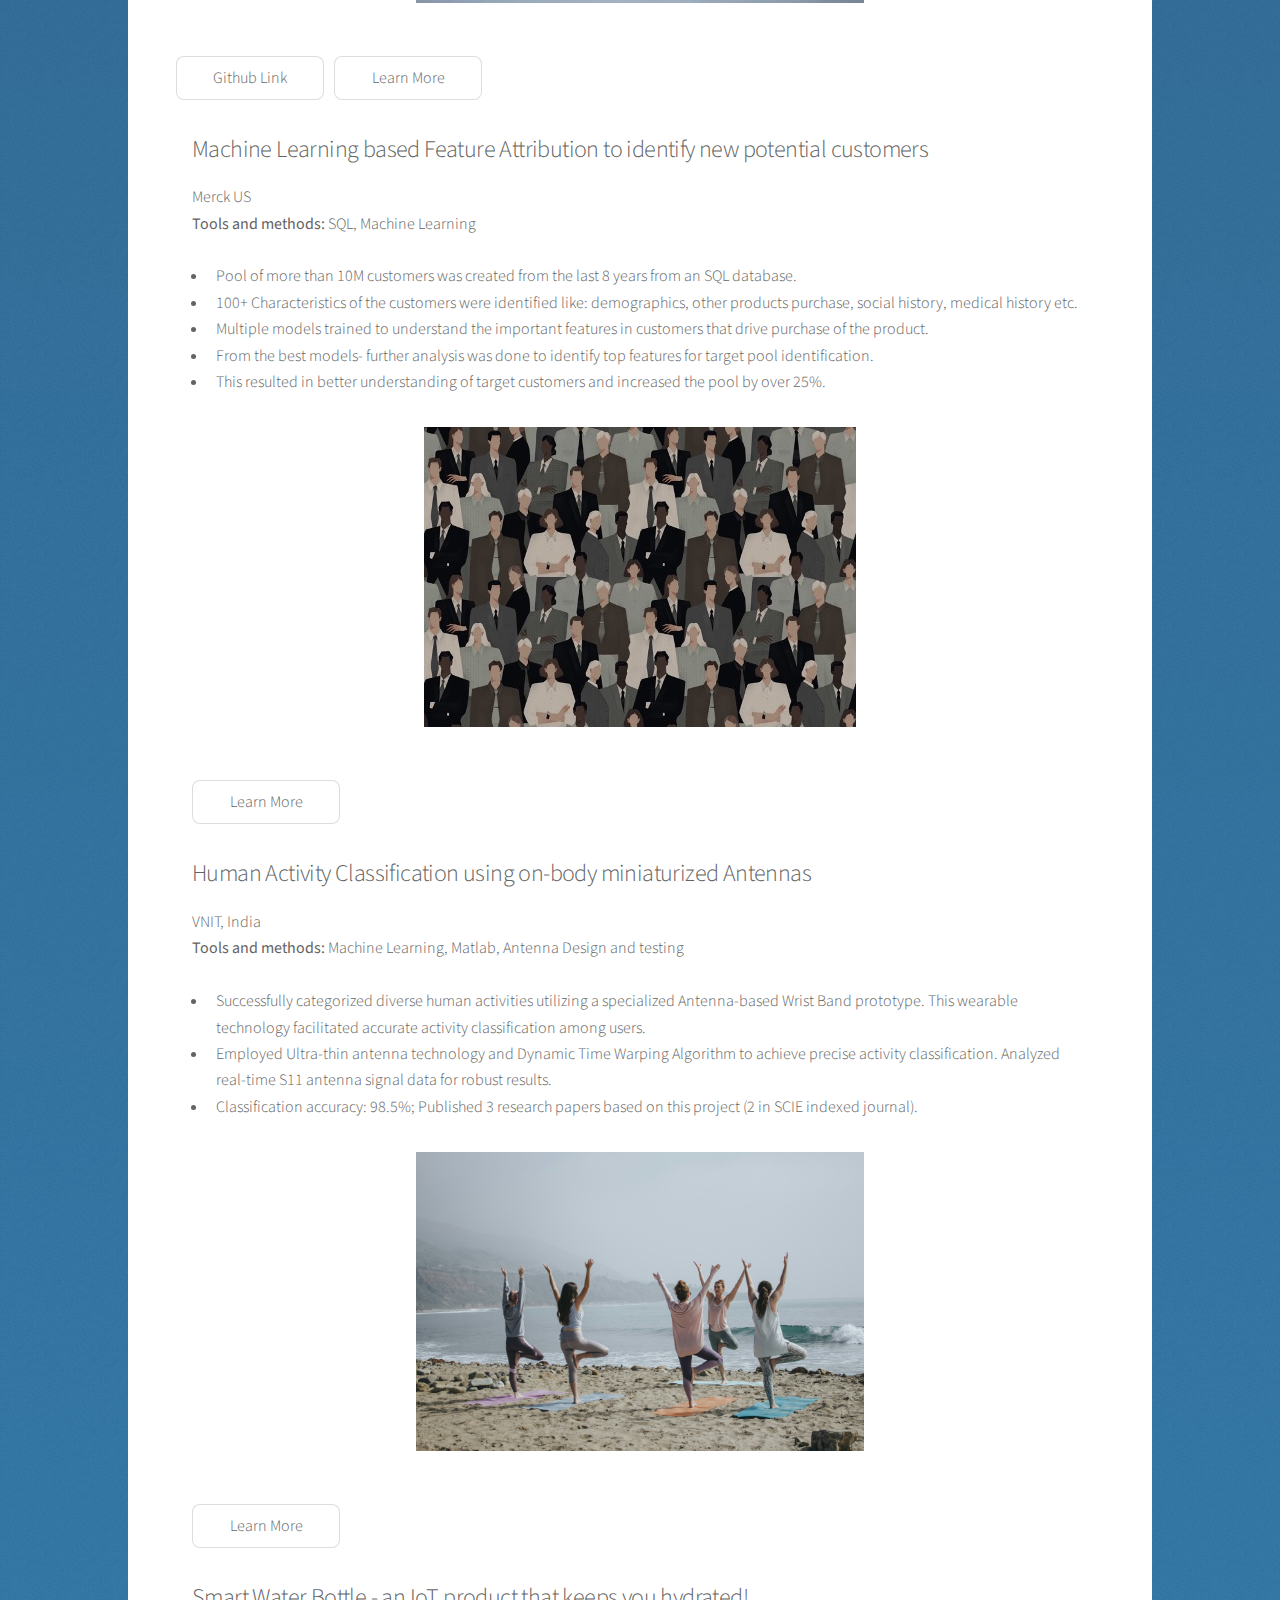
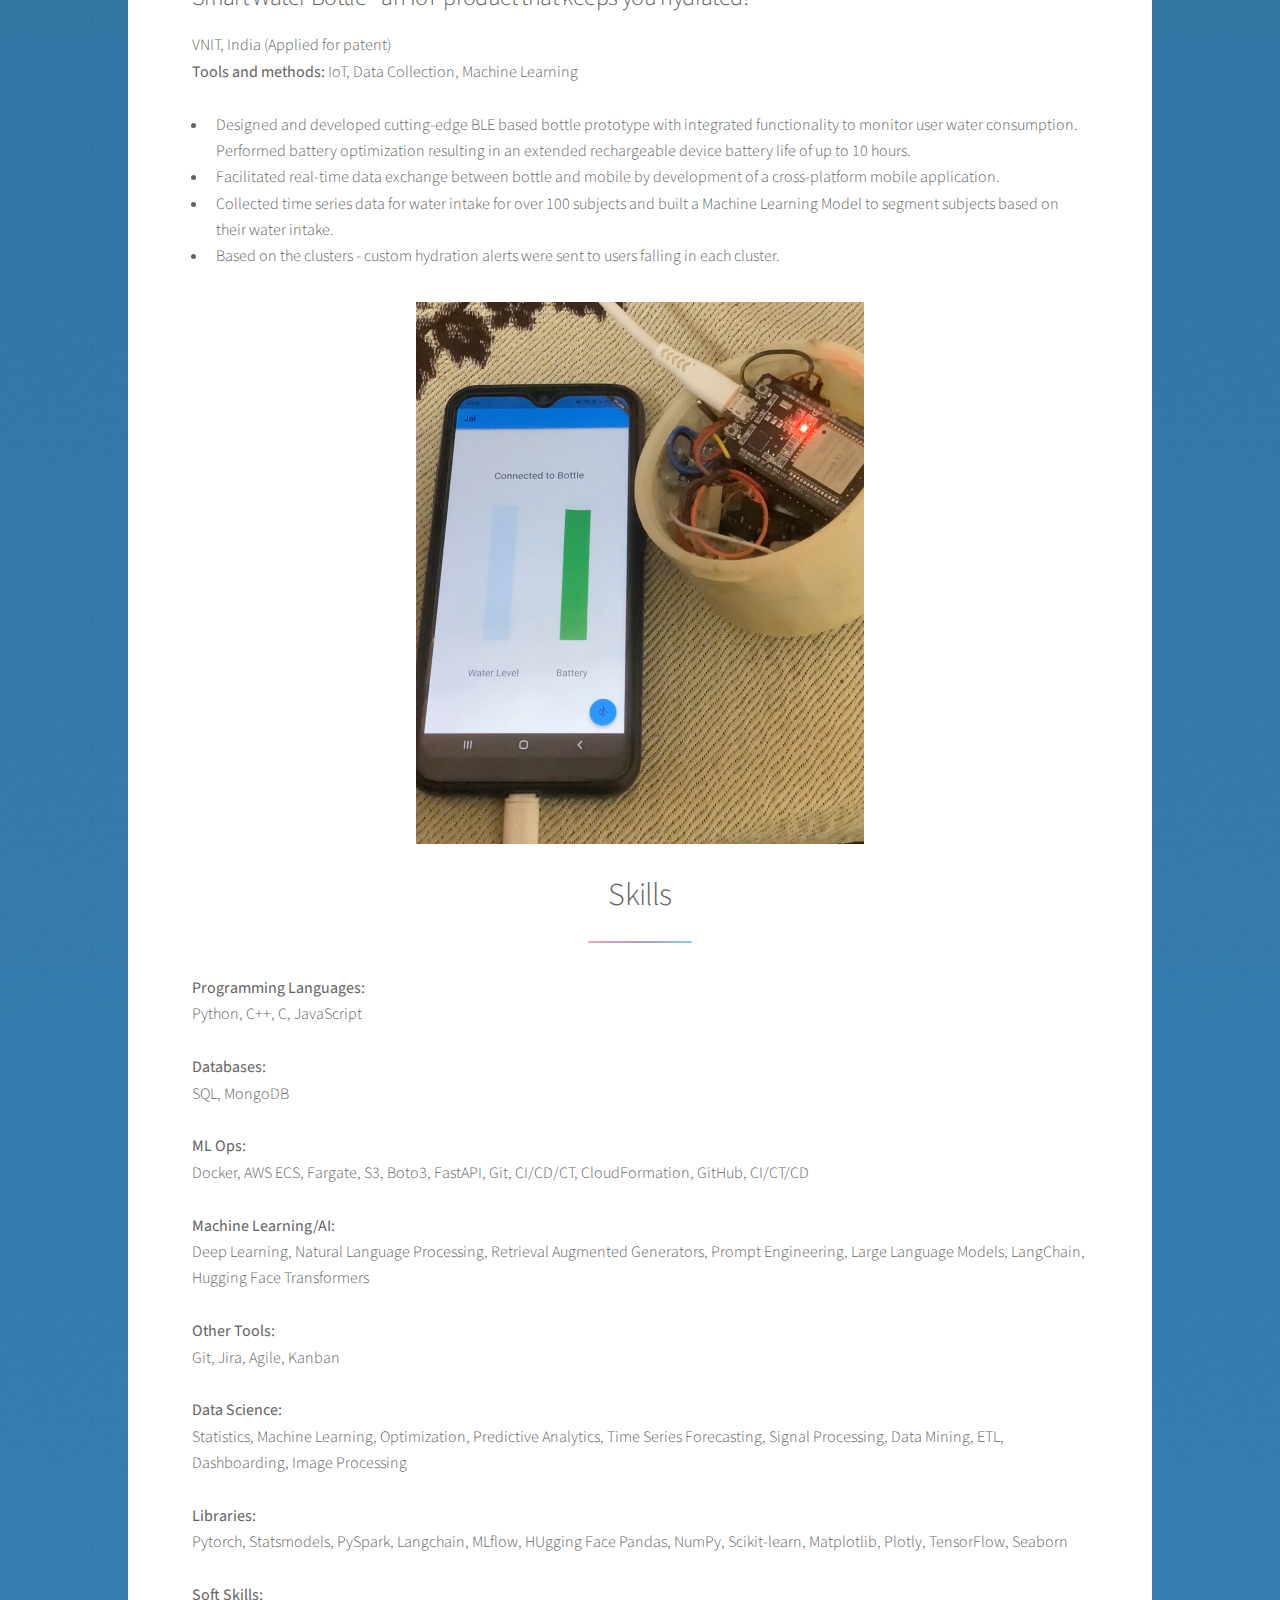
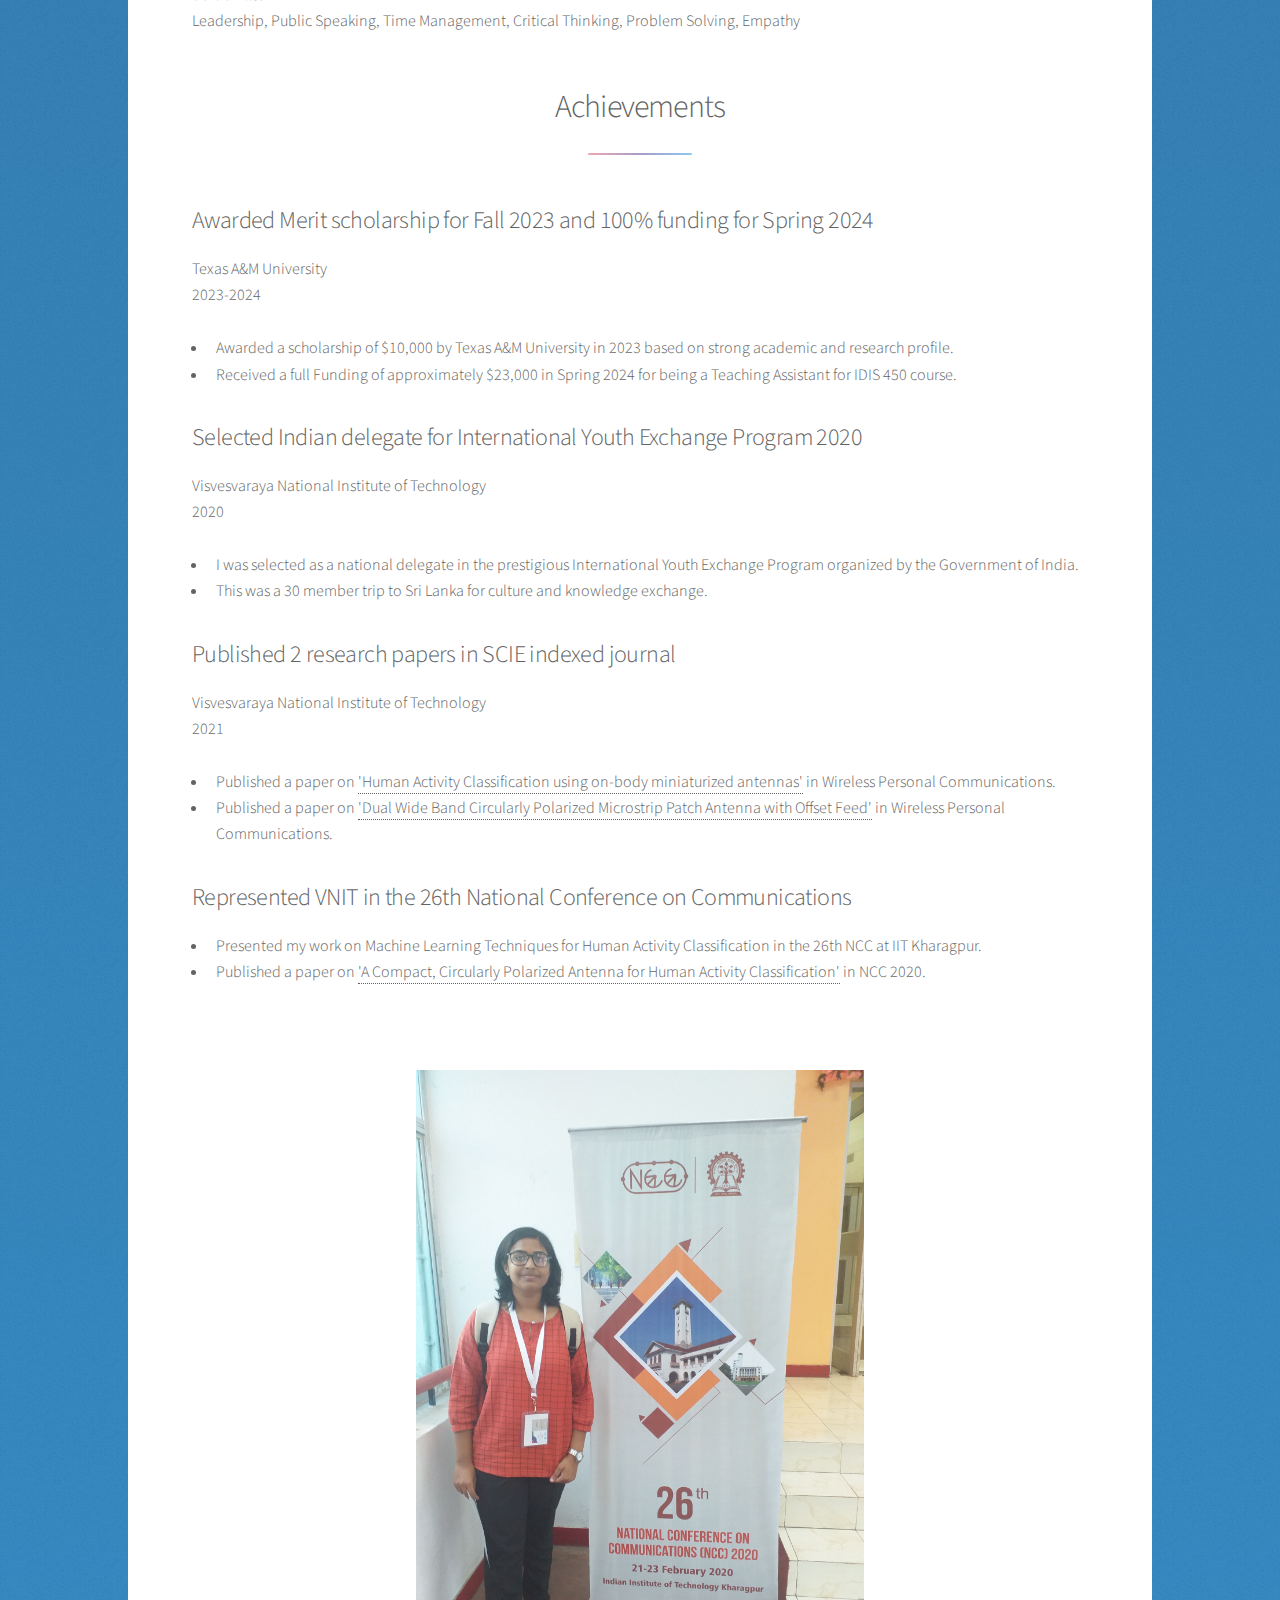
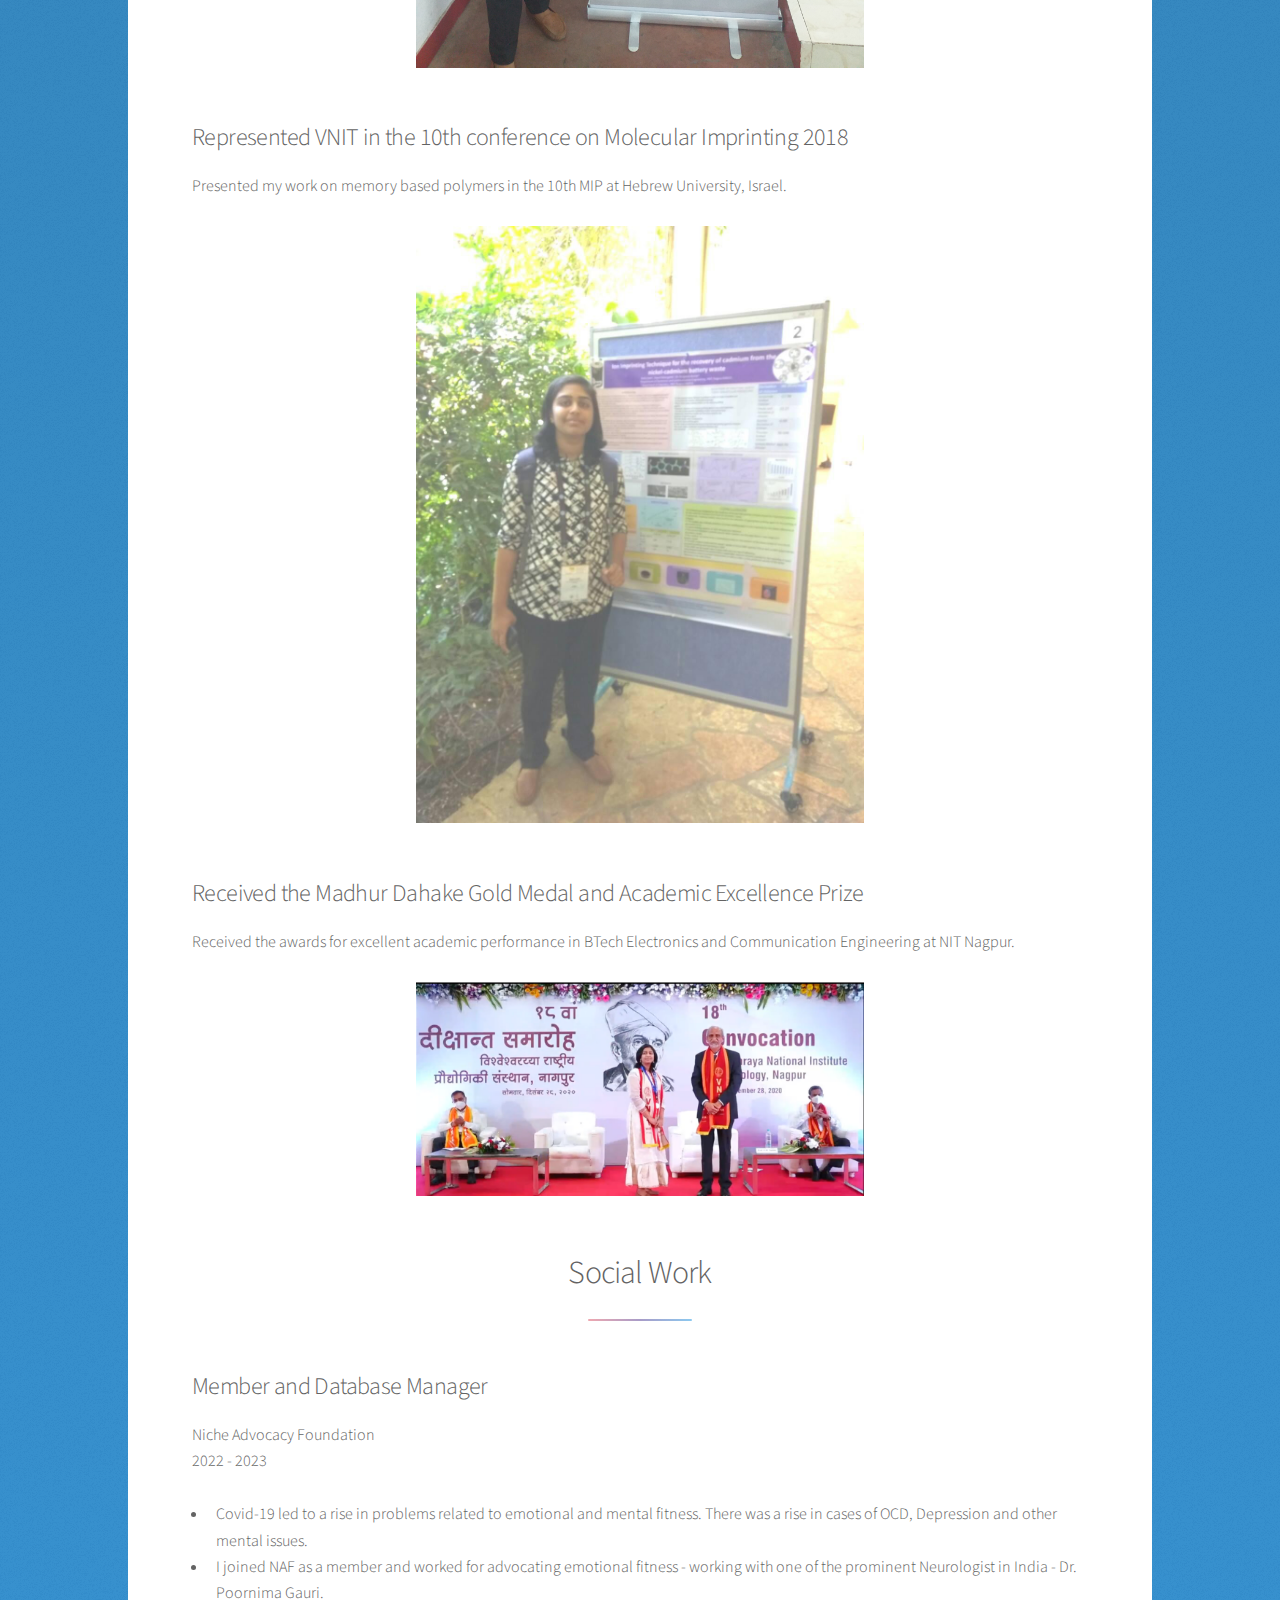
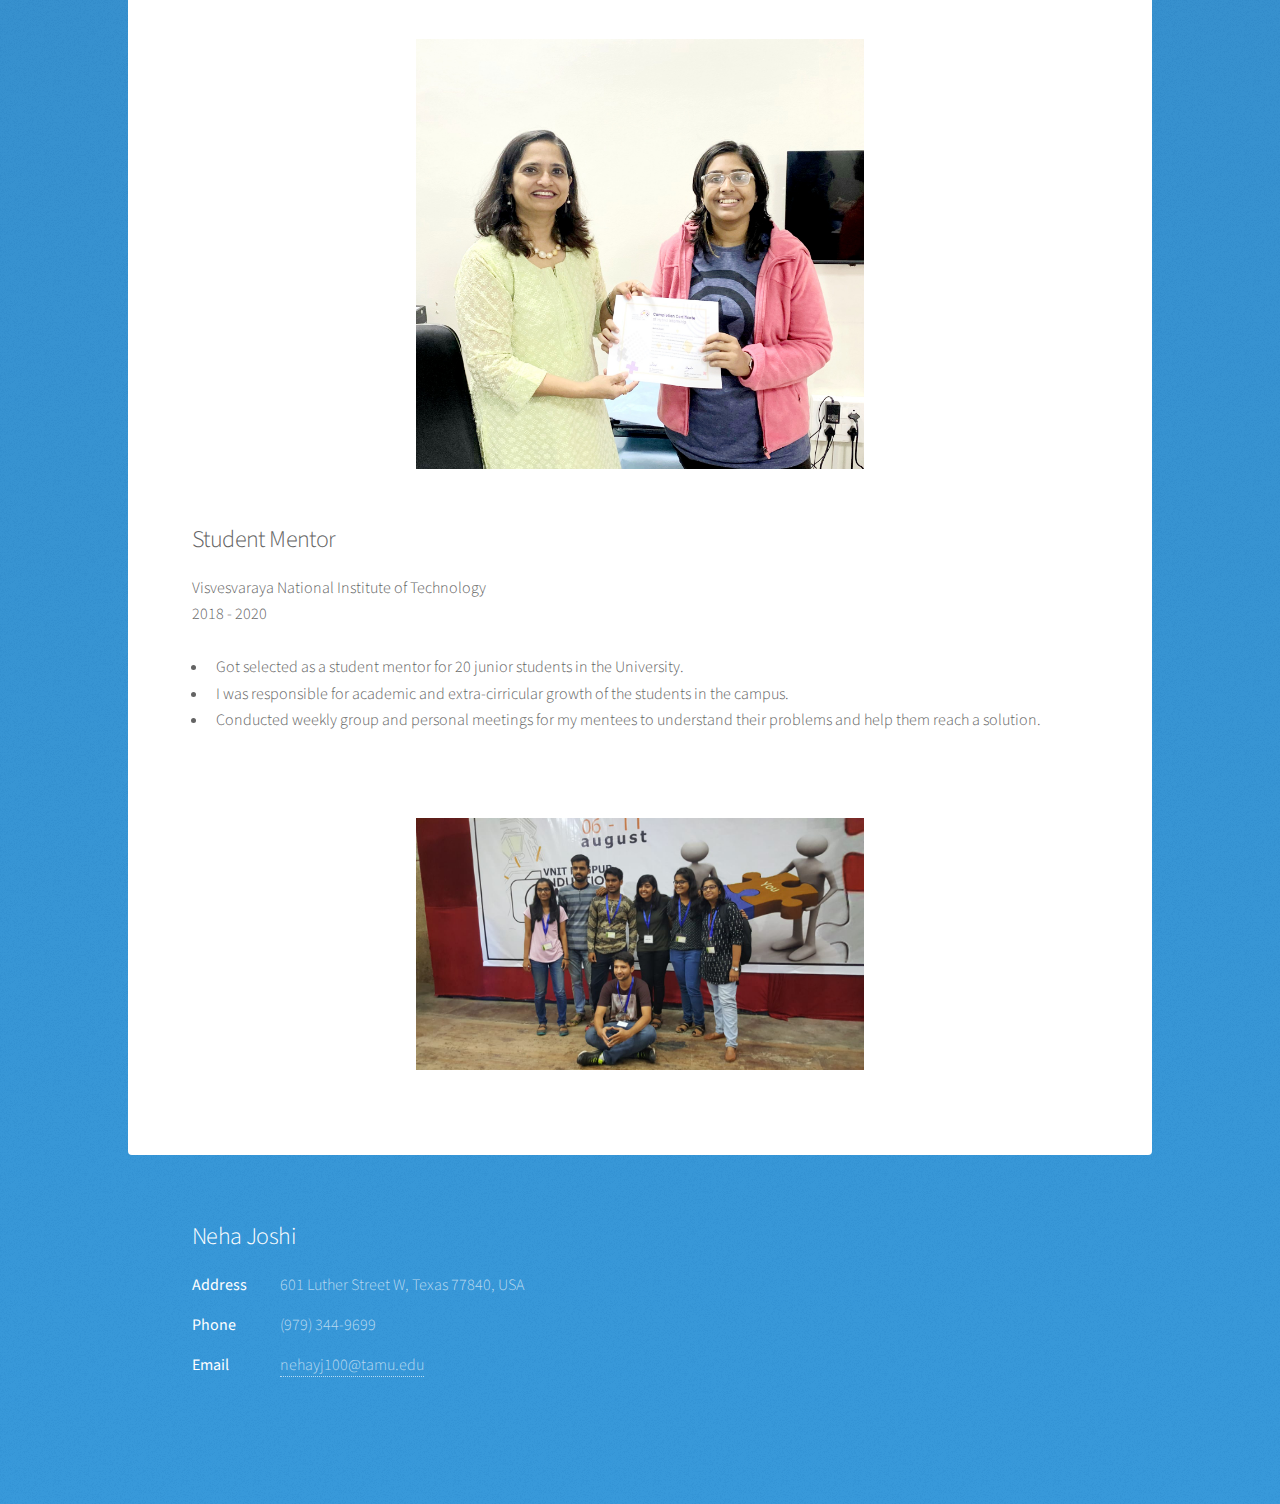
==== commit 2cbbf4c0: "added more details in intro" ====
--- a/index.html
+++ b/index.html
@@ -77,21 +77,22 @@
 											<h2>About Me</h2>
 										</header>
 										<p style="text-align: justify;">
-											Hello! I'm Neha Joshi, an AI enthusiast from Texas, USA, with a strong academic and professional background in Machine Learning and Artificial Intelligence. 
+											Hello! I'm Neha Joshi, an AI enthusiast from Texas, USA, with a strong academic and professional background in Data Science, Machine Learning and Artificial Intelligence. 
 											I have done my undergrad from one of the top Indian Institutions (NIT Nagpur) with a convocation gold medal and academic excellence prize.
 										</p>
 										<p style="text-align: justify;">
-											I kick-started my career as a Machine Learning Engineer at a leading Indian consulting firm, collaborating on impactful projects with Merck US. 
-											Transitioning to academia, I am currently pursuing a Master's in Computer Engineering at the Texas A&M University, focusing on Machine Learning and AI.
+											I kick-started my career as a Data Scientist at a leading Indian consulting firm, AspectRatio AI.
+											Transitioning to academia, I am currently pursuing a Master's in Computer Engineering at the Texas A&M University, focusing on Data Science, Machine Learning and AI.
 										</p>
 										<p style="text-align: justify;">
 											Alongside my studies, I served as a Teaching Assistant for a Data Science course, facilitating lab sessions for senior engineering students. 
 											I've done some exciting projects in Multimodal Deep Learning at the STMI lab, specifically- calorie prediction using meal images for diabetes patients
-											I had a focus on self-supervised and supervised ensemble-based learning techniques.
+											I have also worked on a major Data Analytics project that focused on electricity price prediction in NYC.
 										</p>
 										<p style="text-align: justify;">
 											Currently, I am working extensively on Large Language Models and Agentic AI frameworks. 
 											I'm also freelancing for an NGO to create a Mental Health based chatbot.
+
 										</p>
 										<!-- <ul class="actions">
 											<li><a href="neha_intro.html" class="button">Learn More</a></li>
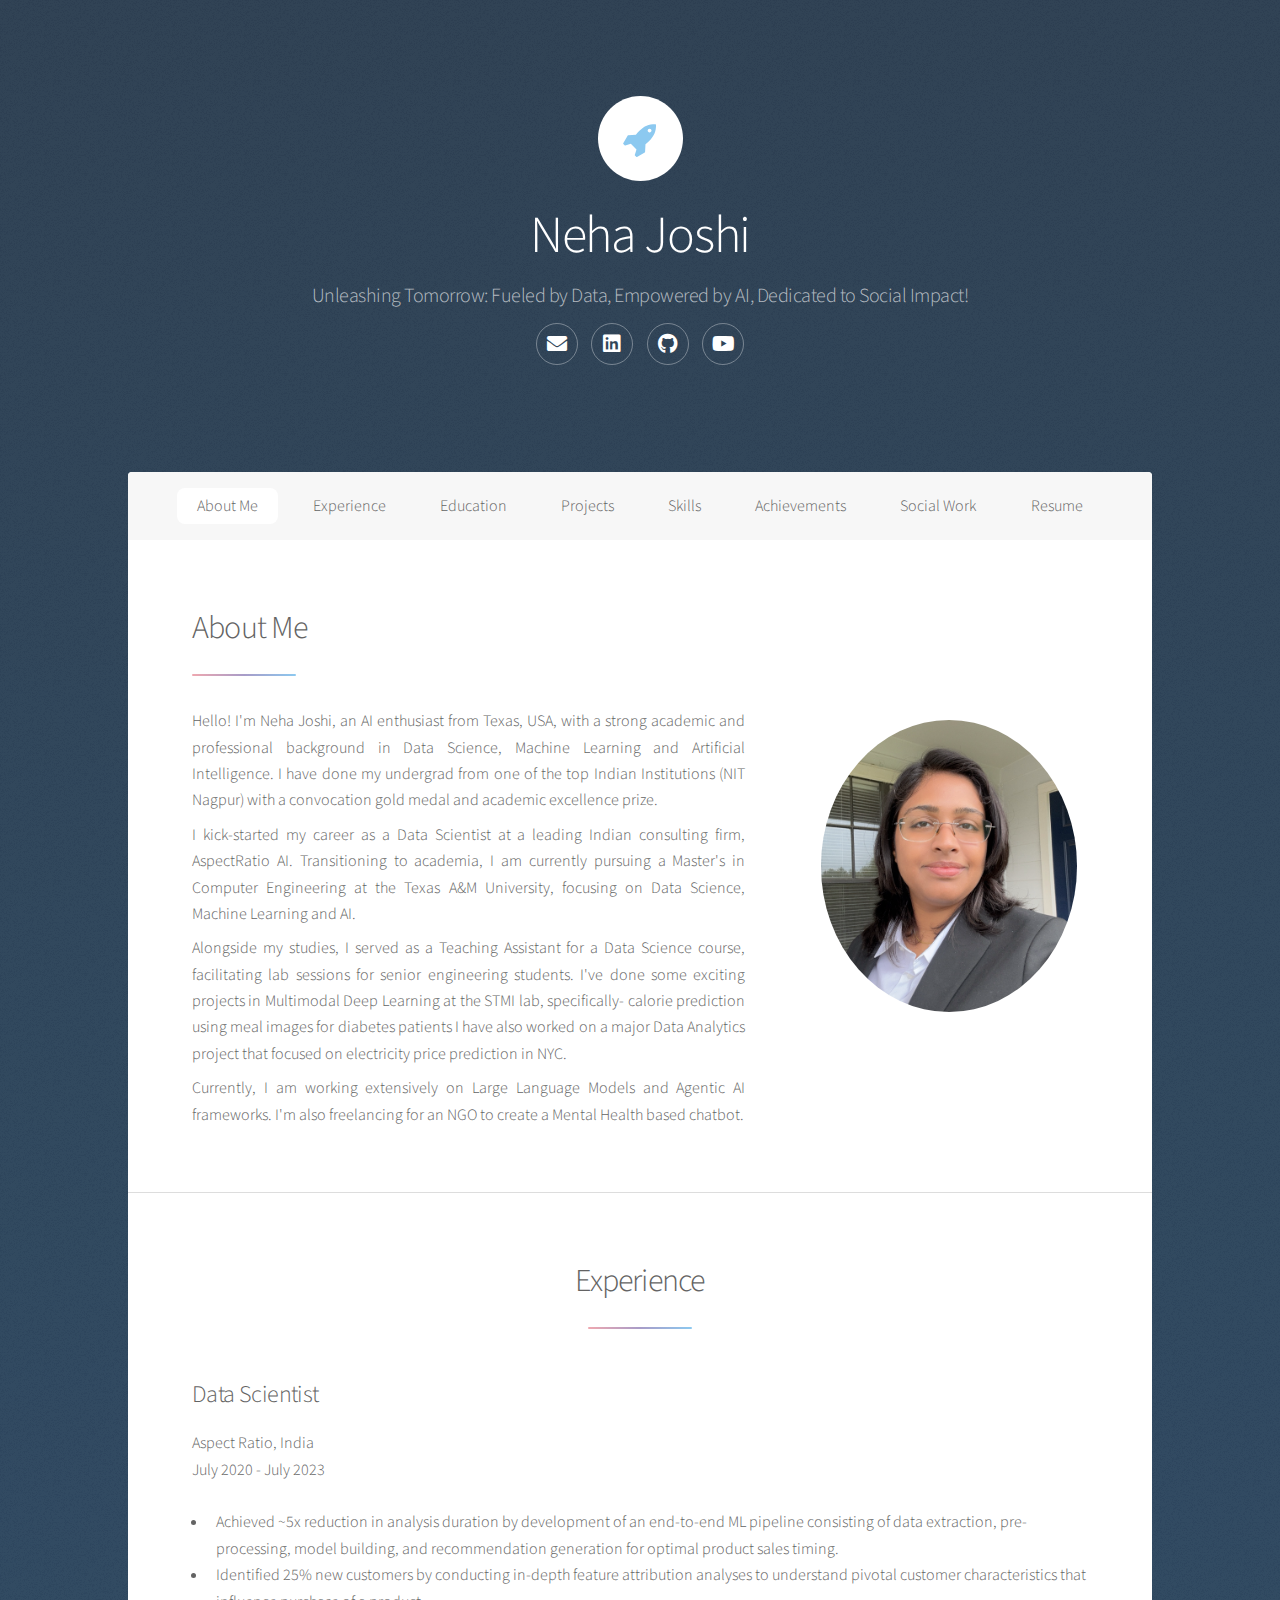
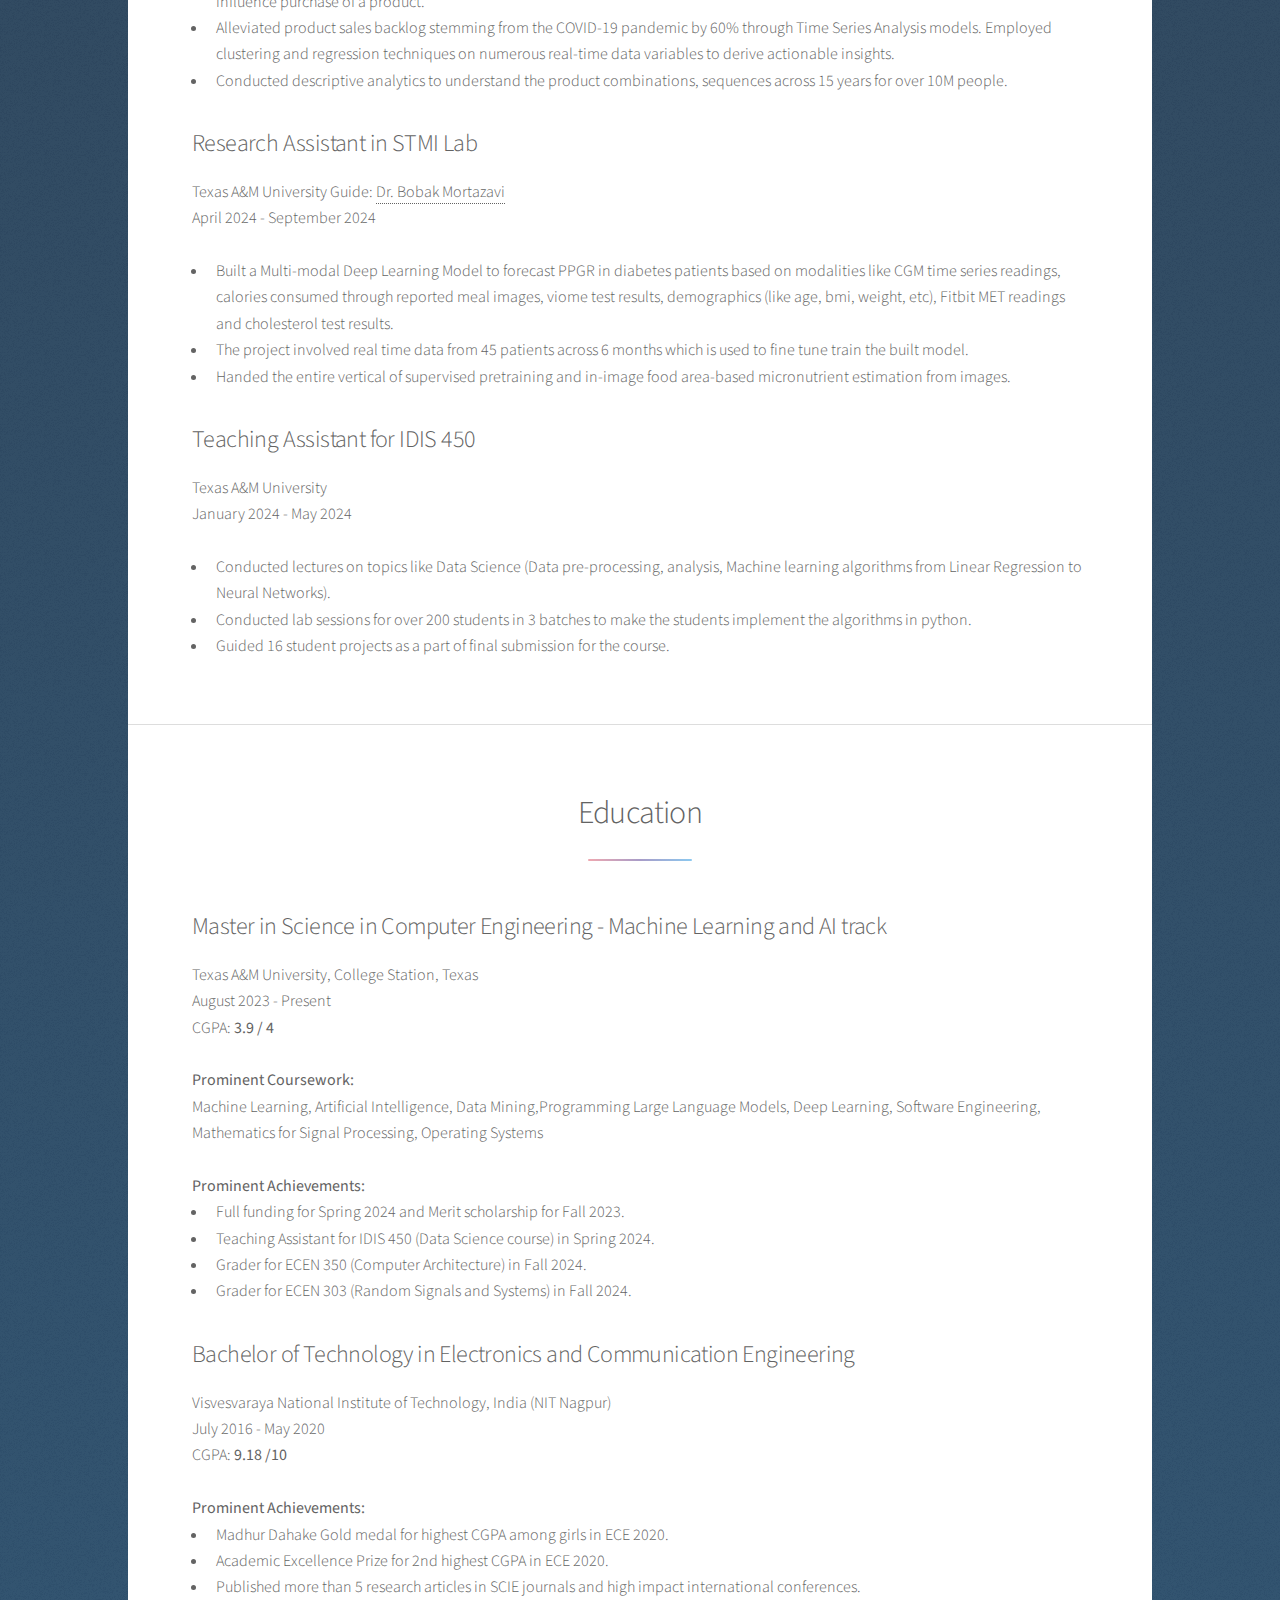
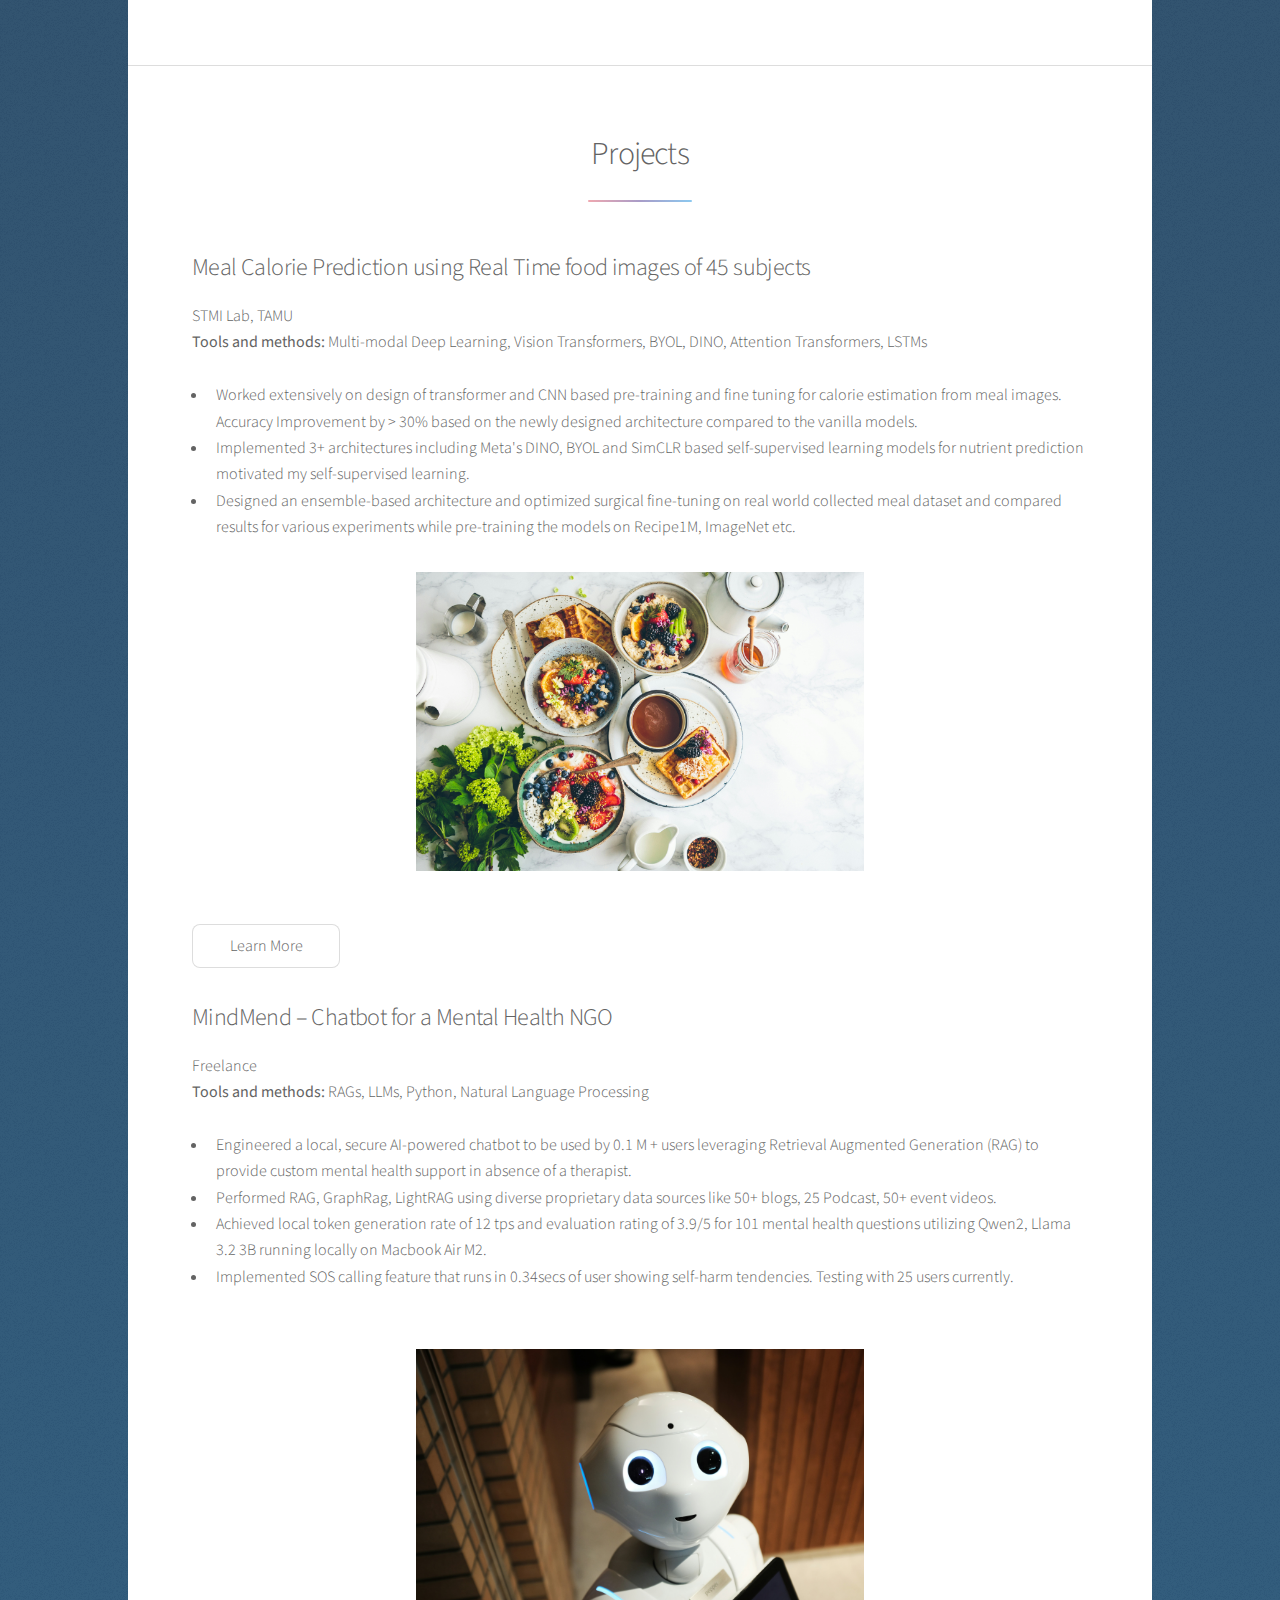
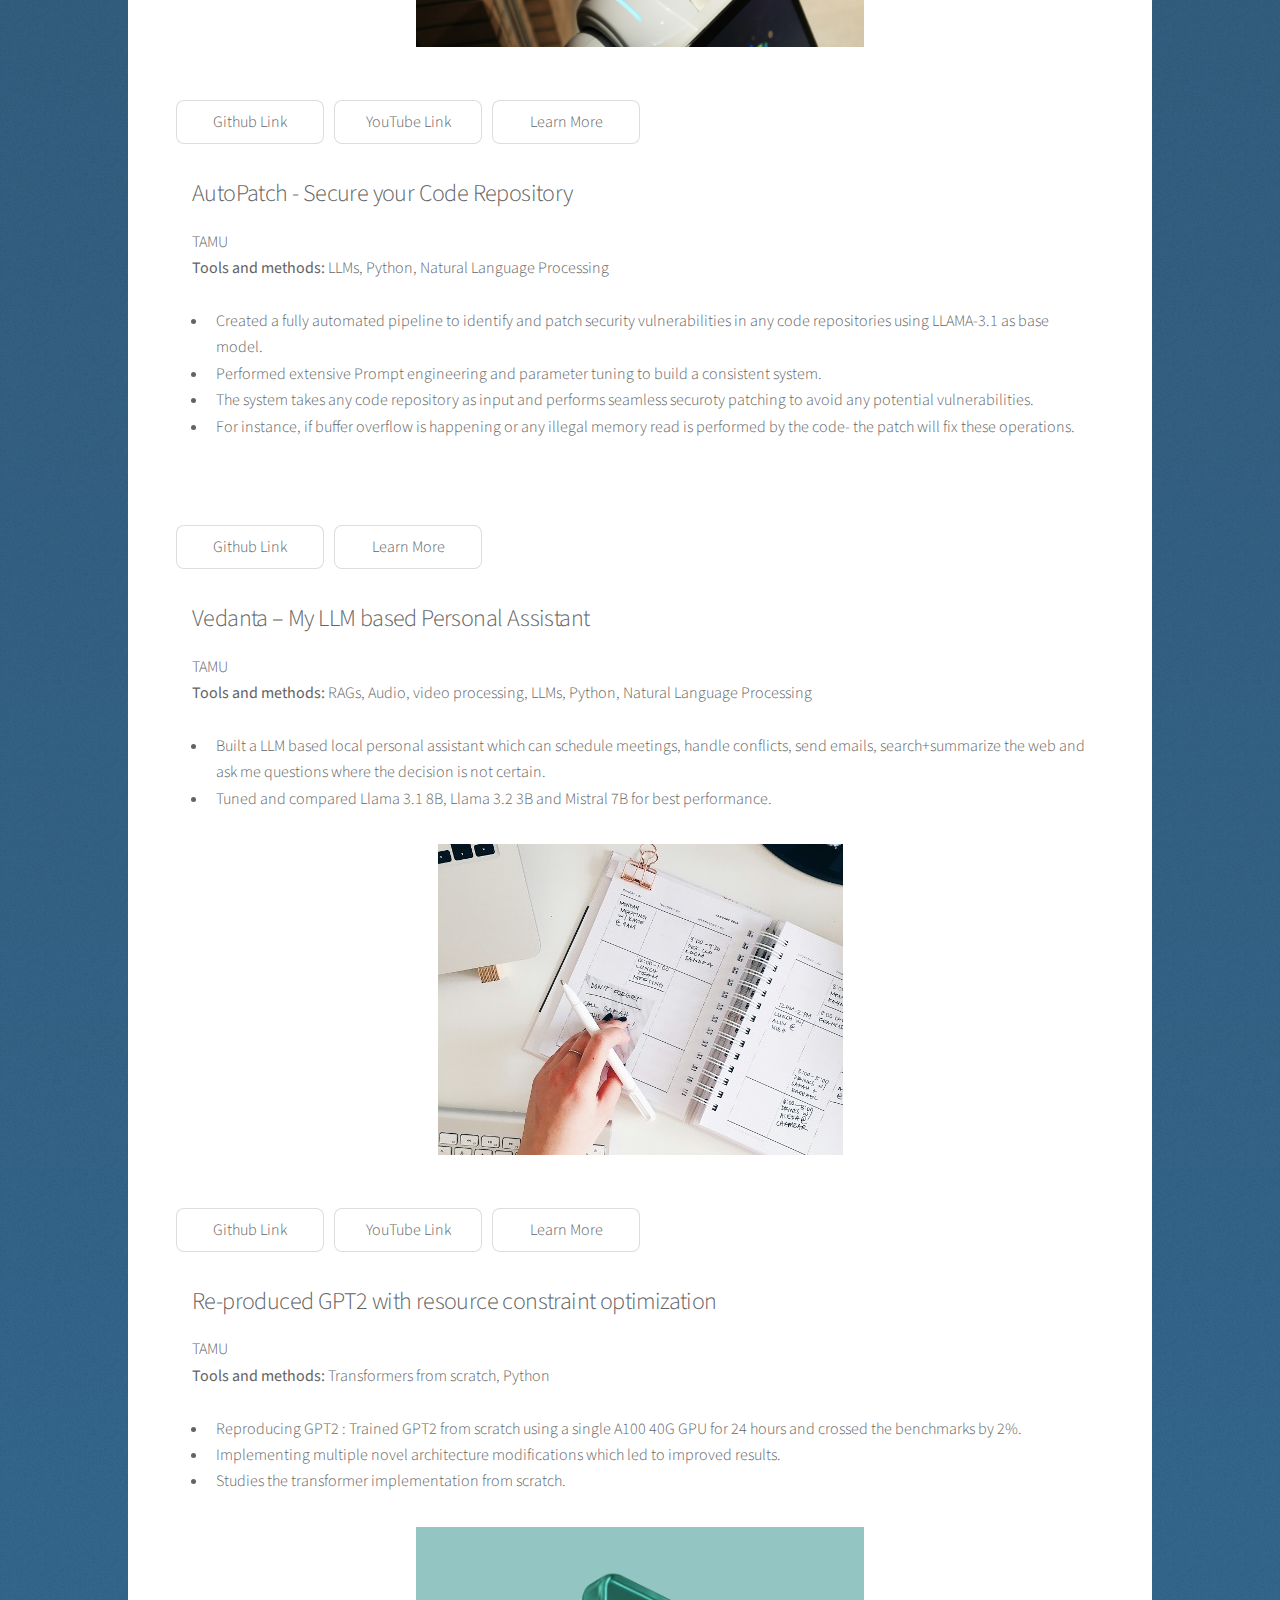
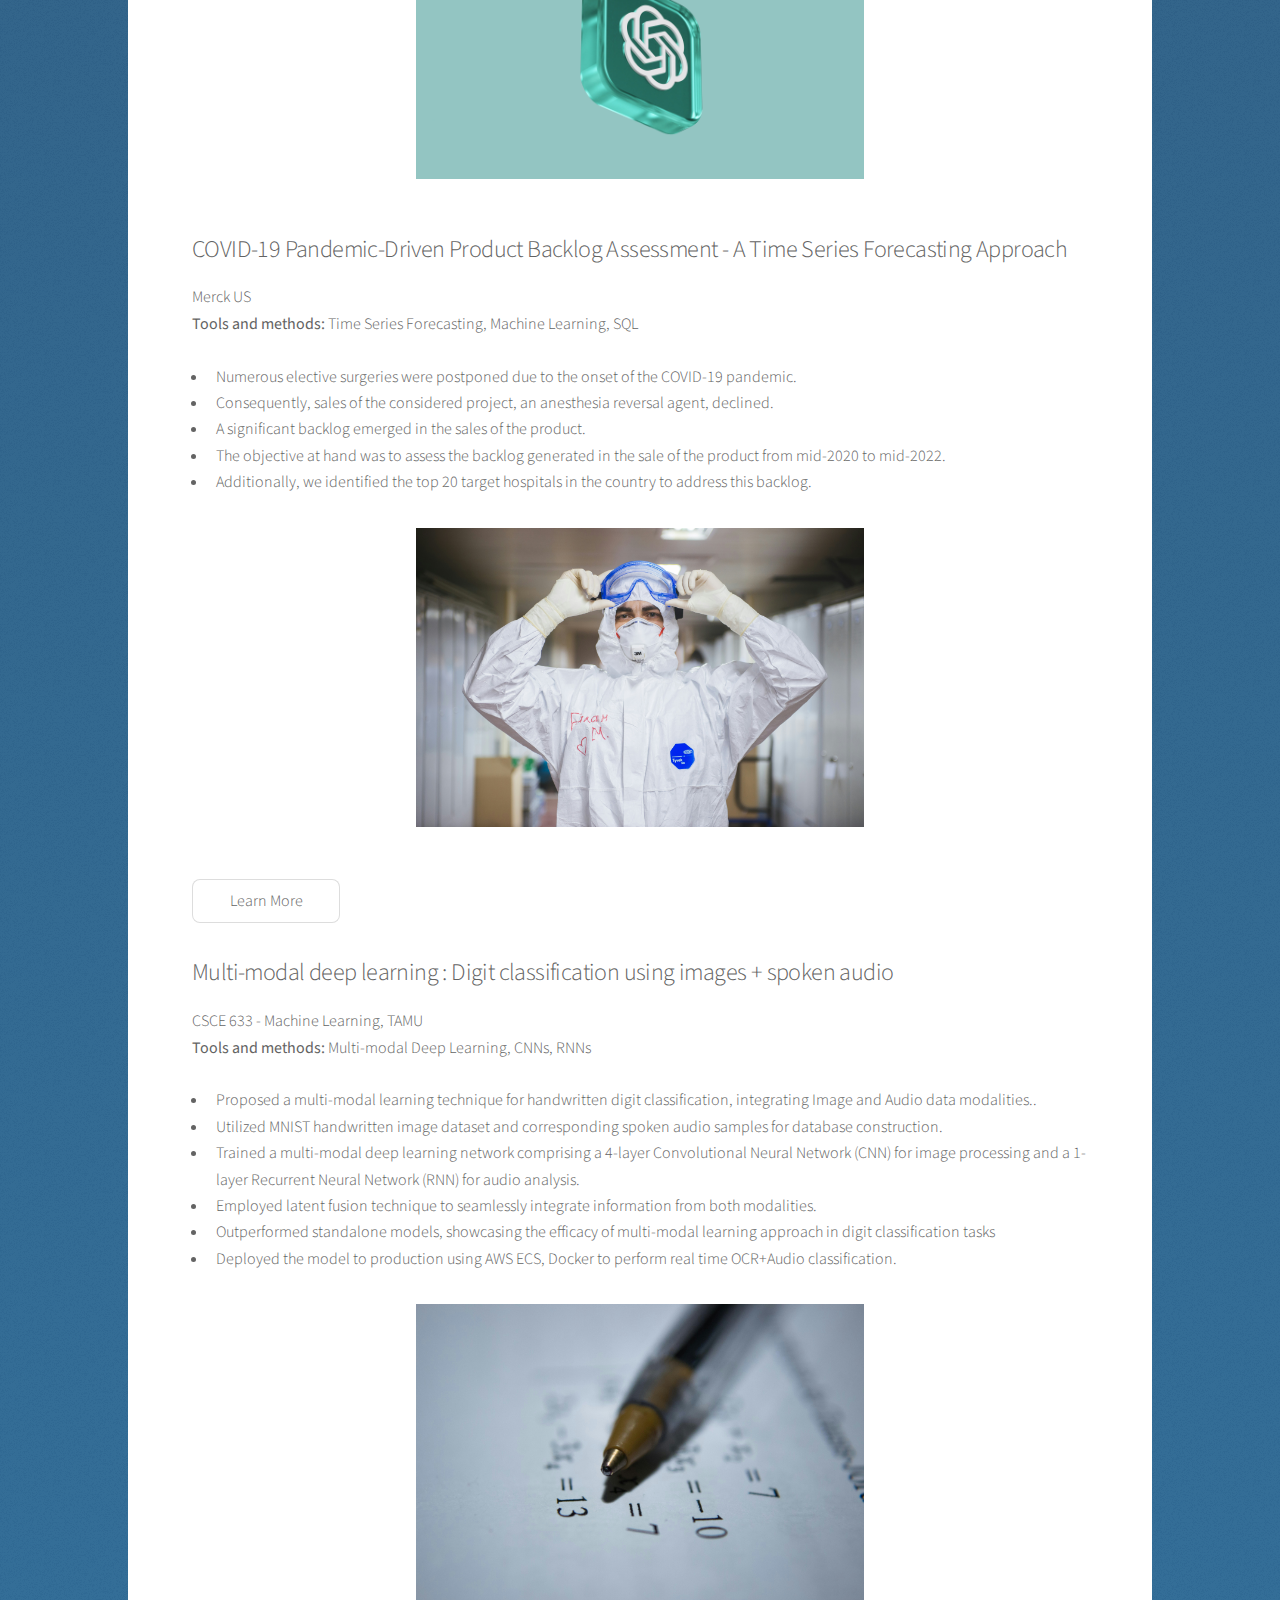
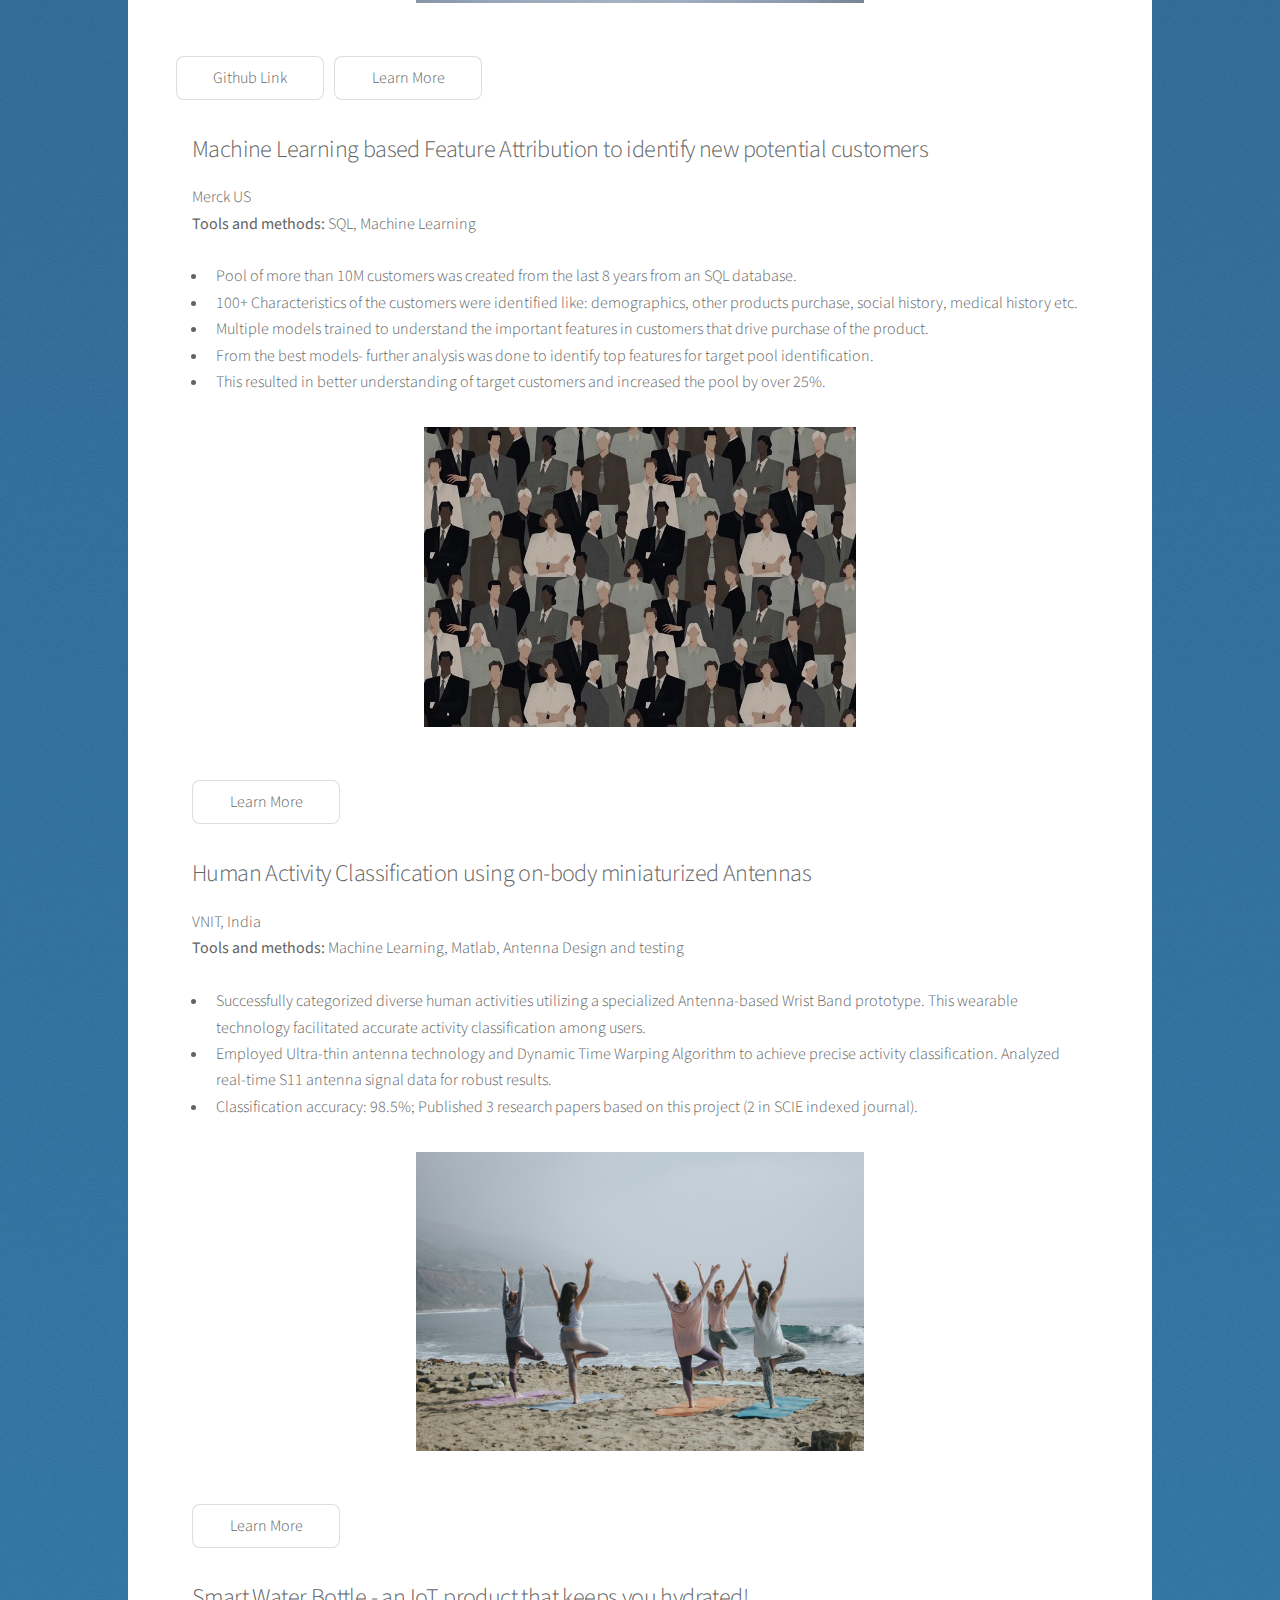
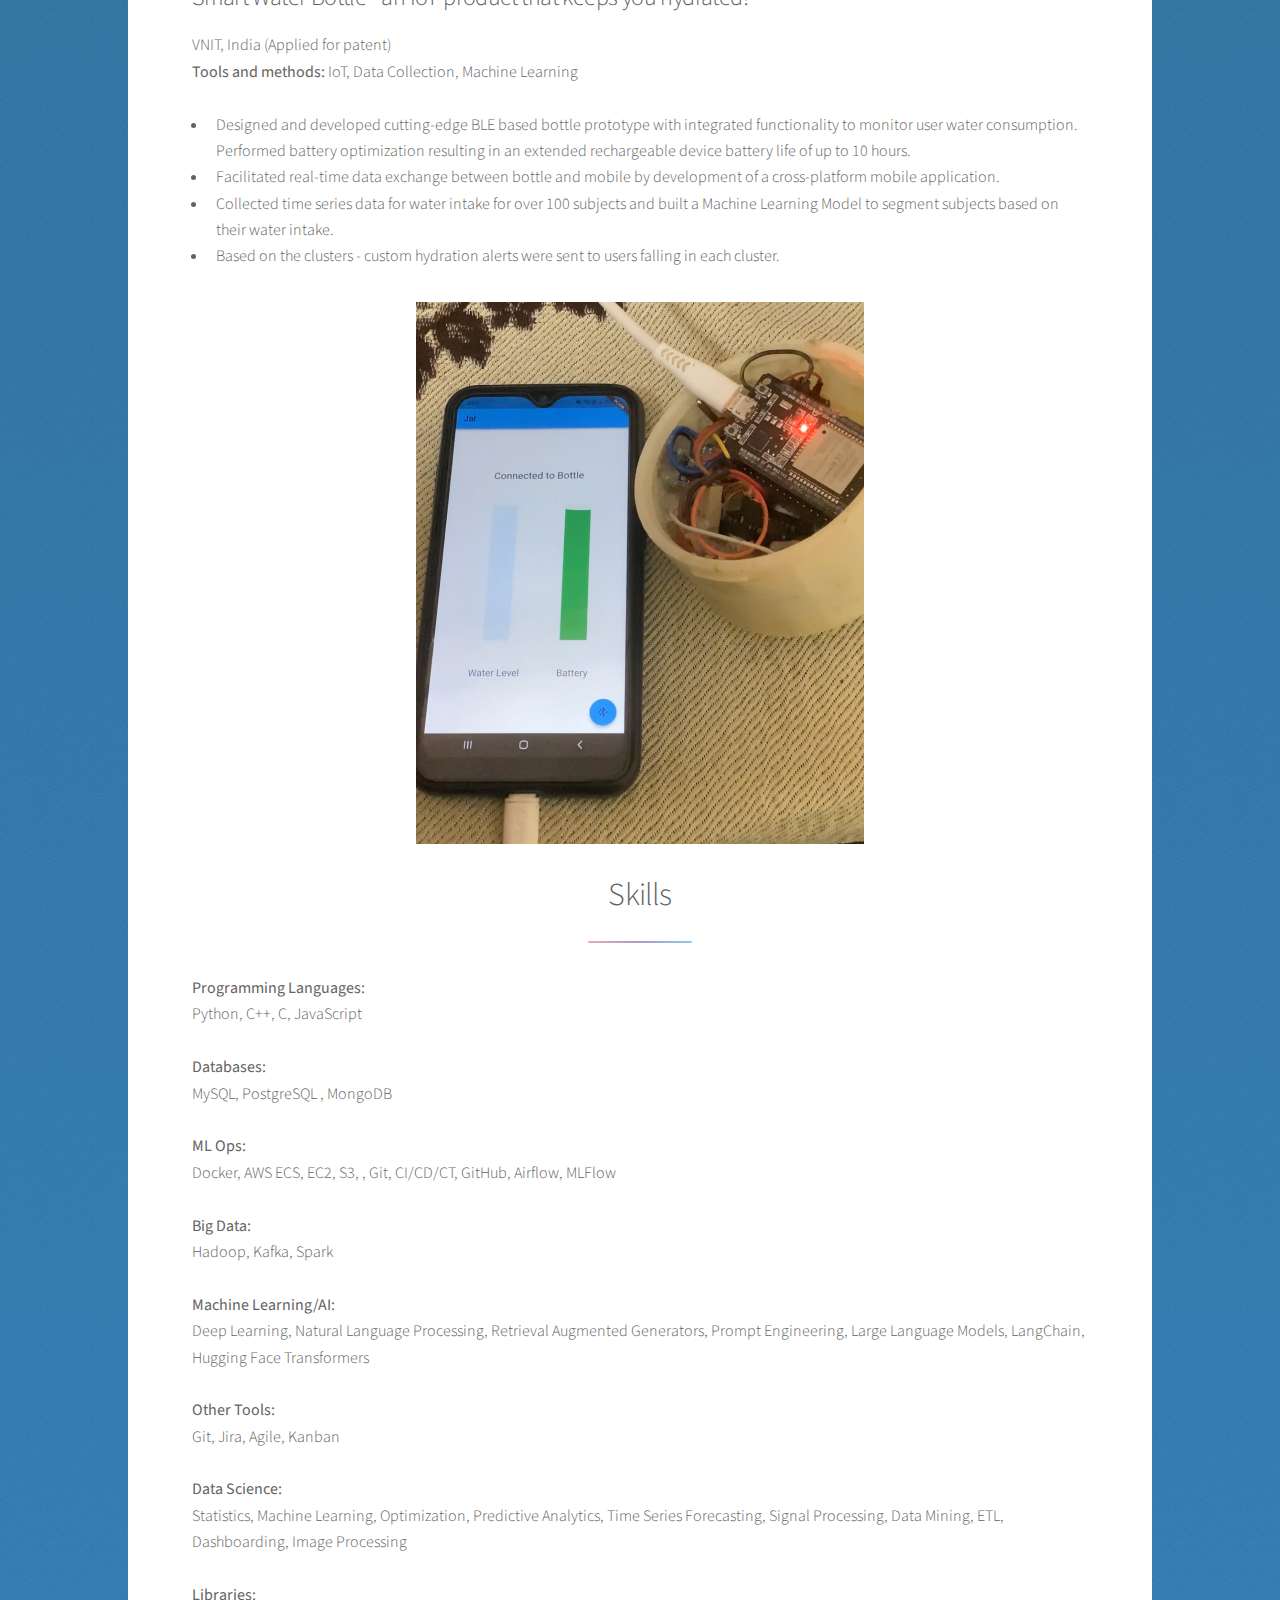
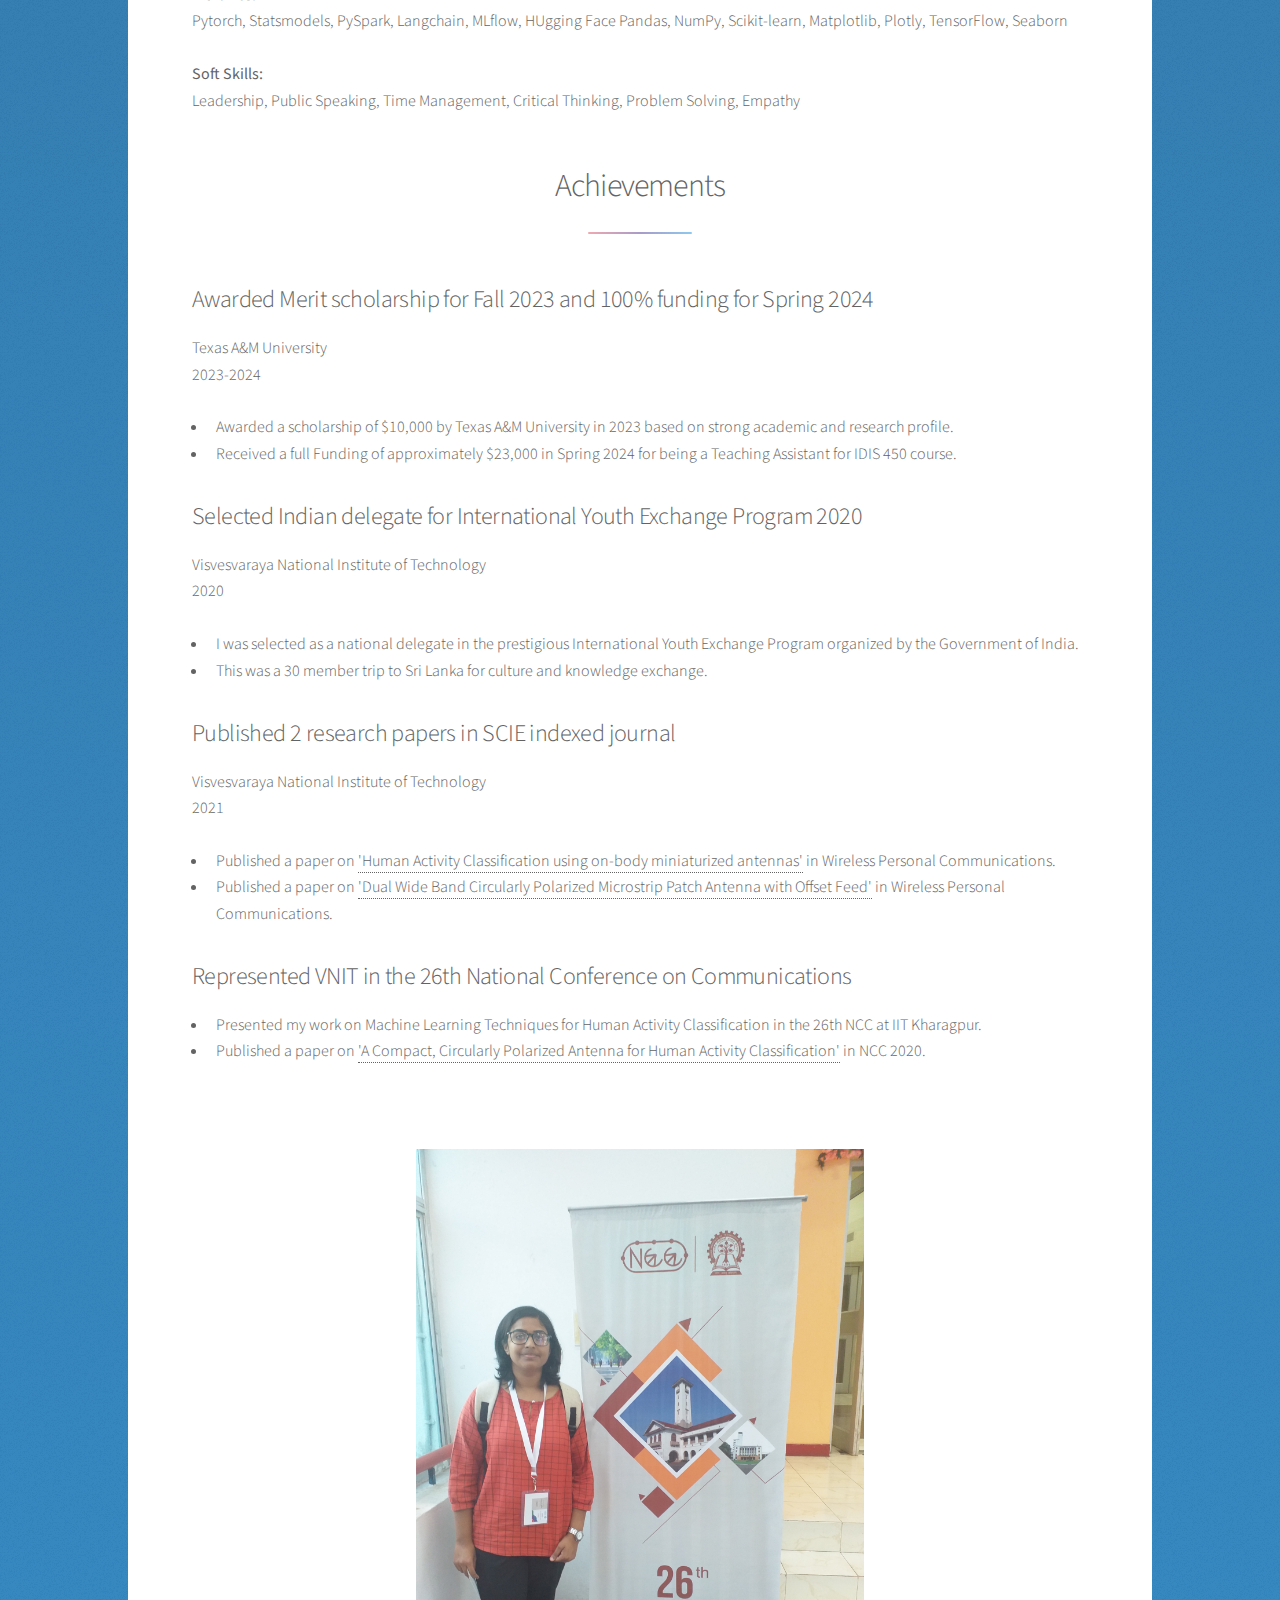
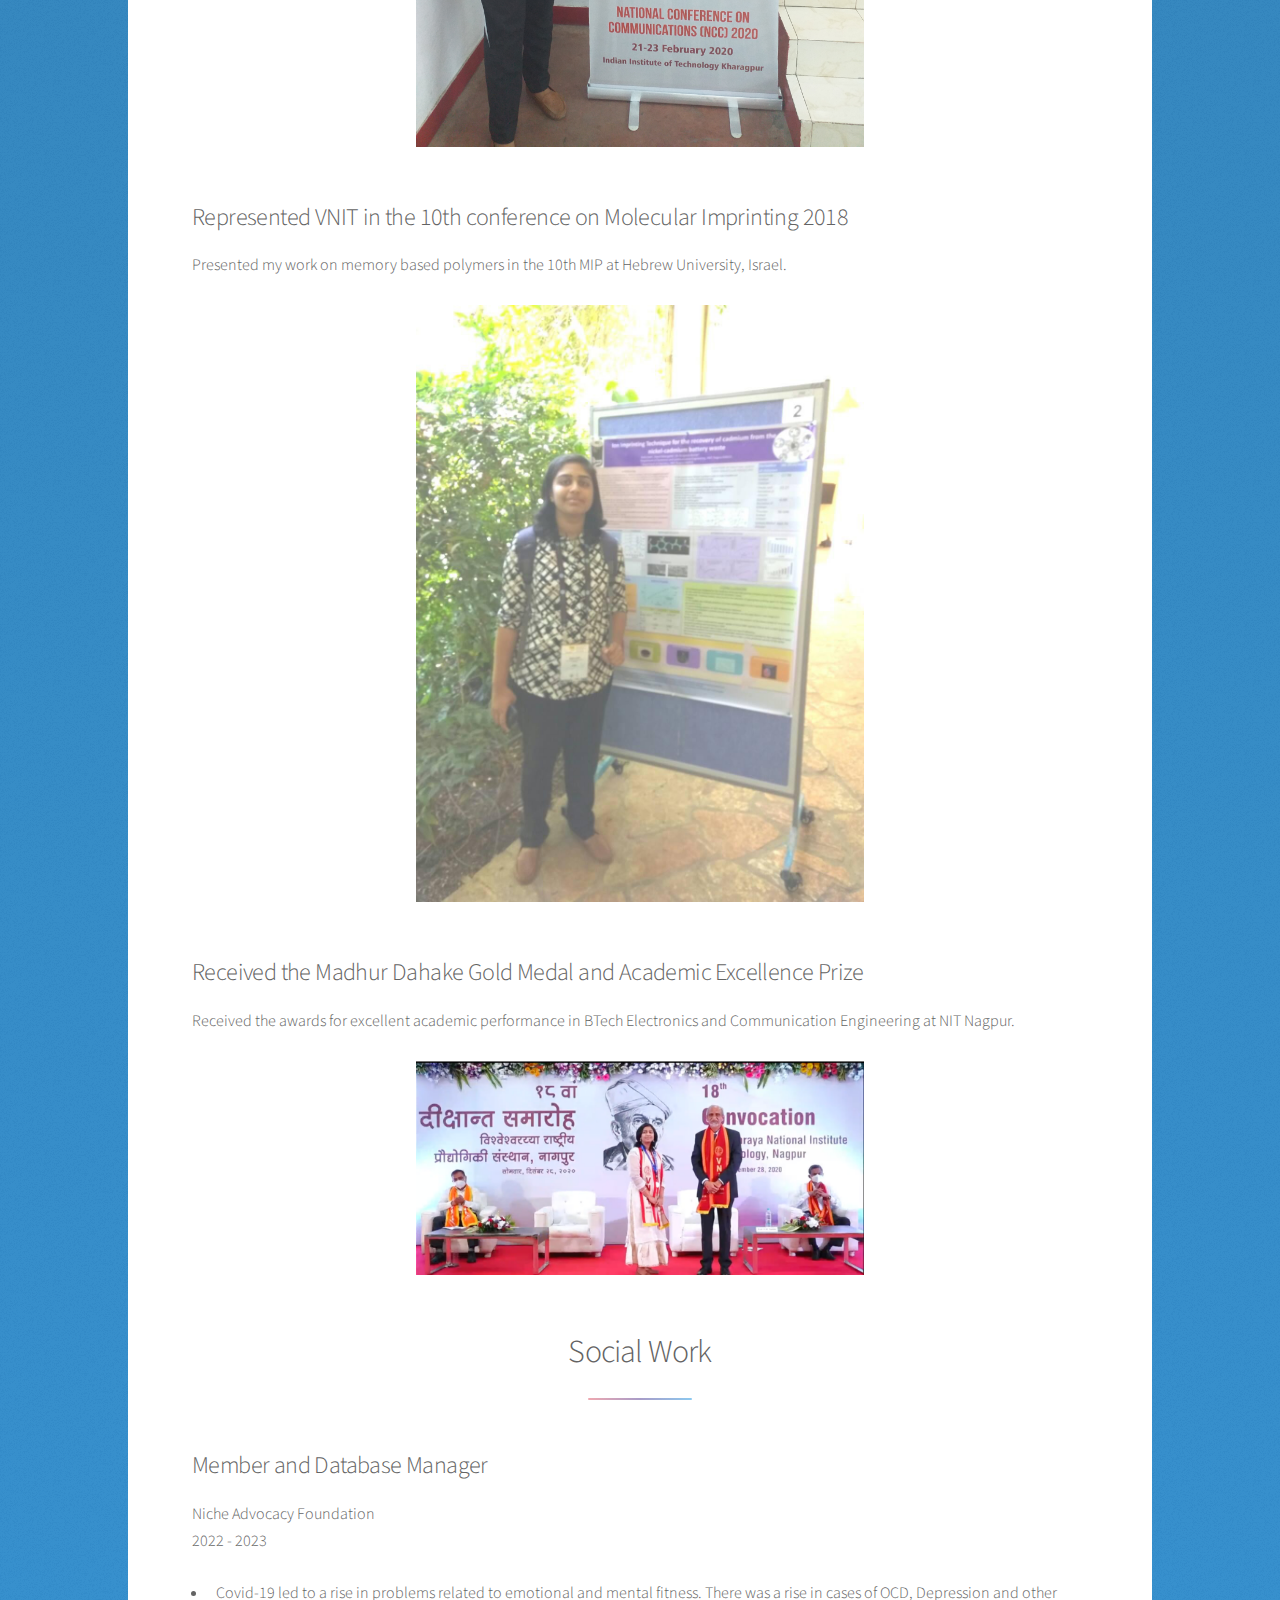
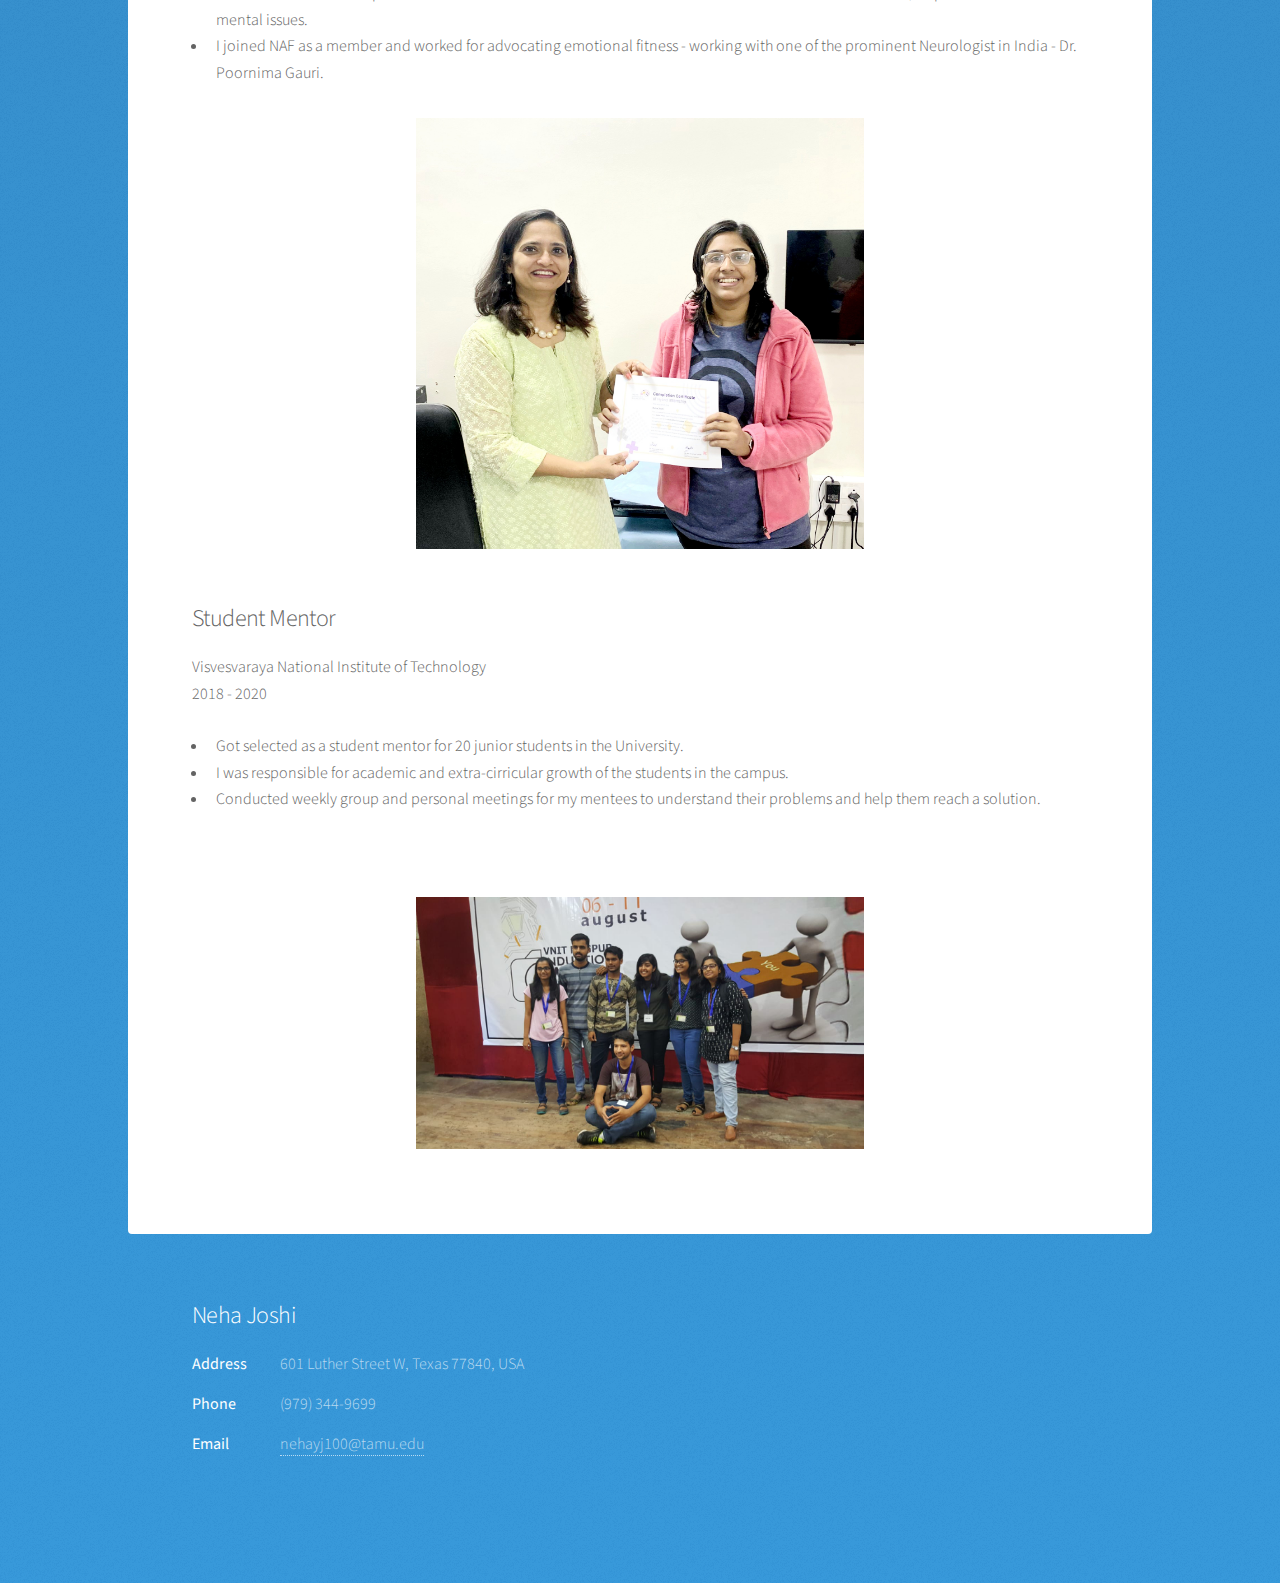
==== commit 3dfc0d10: "updated resume" ====
--- a/index.html
+++ b/index.html
@@ -638,10 +638,13 @@
 											Python, C++, C, JavaScript
 											<br><br>
 											<strong>Databases:</strong><br>
-											SQL, MongoDB
+											MySQL, PostgreSQL , MongoDB
 											<br><br>
 											<strong>ML Ops:</strong><br>
-											Docker, AWS ECS, Fargate, S3, Boto3, FastAPI, Git, CI/CD/CT, CloudFormation, GitHub, CI/CT/CD
+											Docker, AWS ECS, EC2, S3, , Git, CI/CD/CT, GitHub, Airflow, MLFlow
+											<br><br>
+											<strong>Big Data:</strong><br>
+											Hadoop, Kafka, Spark
 											<br><br>
 											<strong>Machine Learning/AI:</strong><br>
 											Deep Learning, Natural Language Processing, Retrieval Augmented Generators, Prompt Engineering,  Large Language Models, LangChain, Hugging Face Transformers
